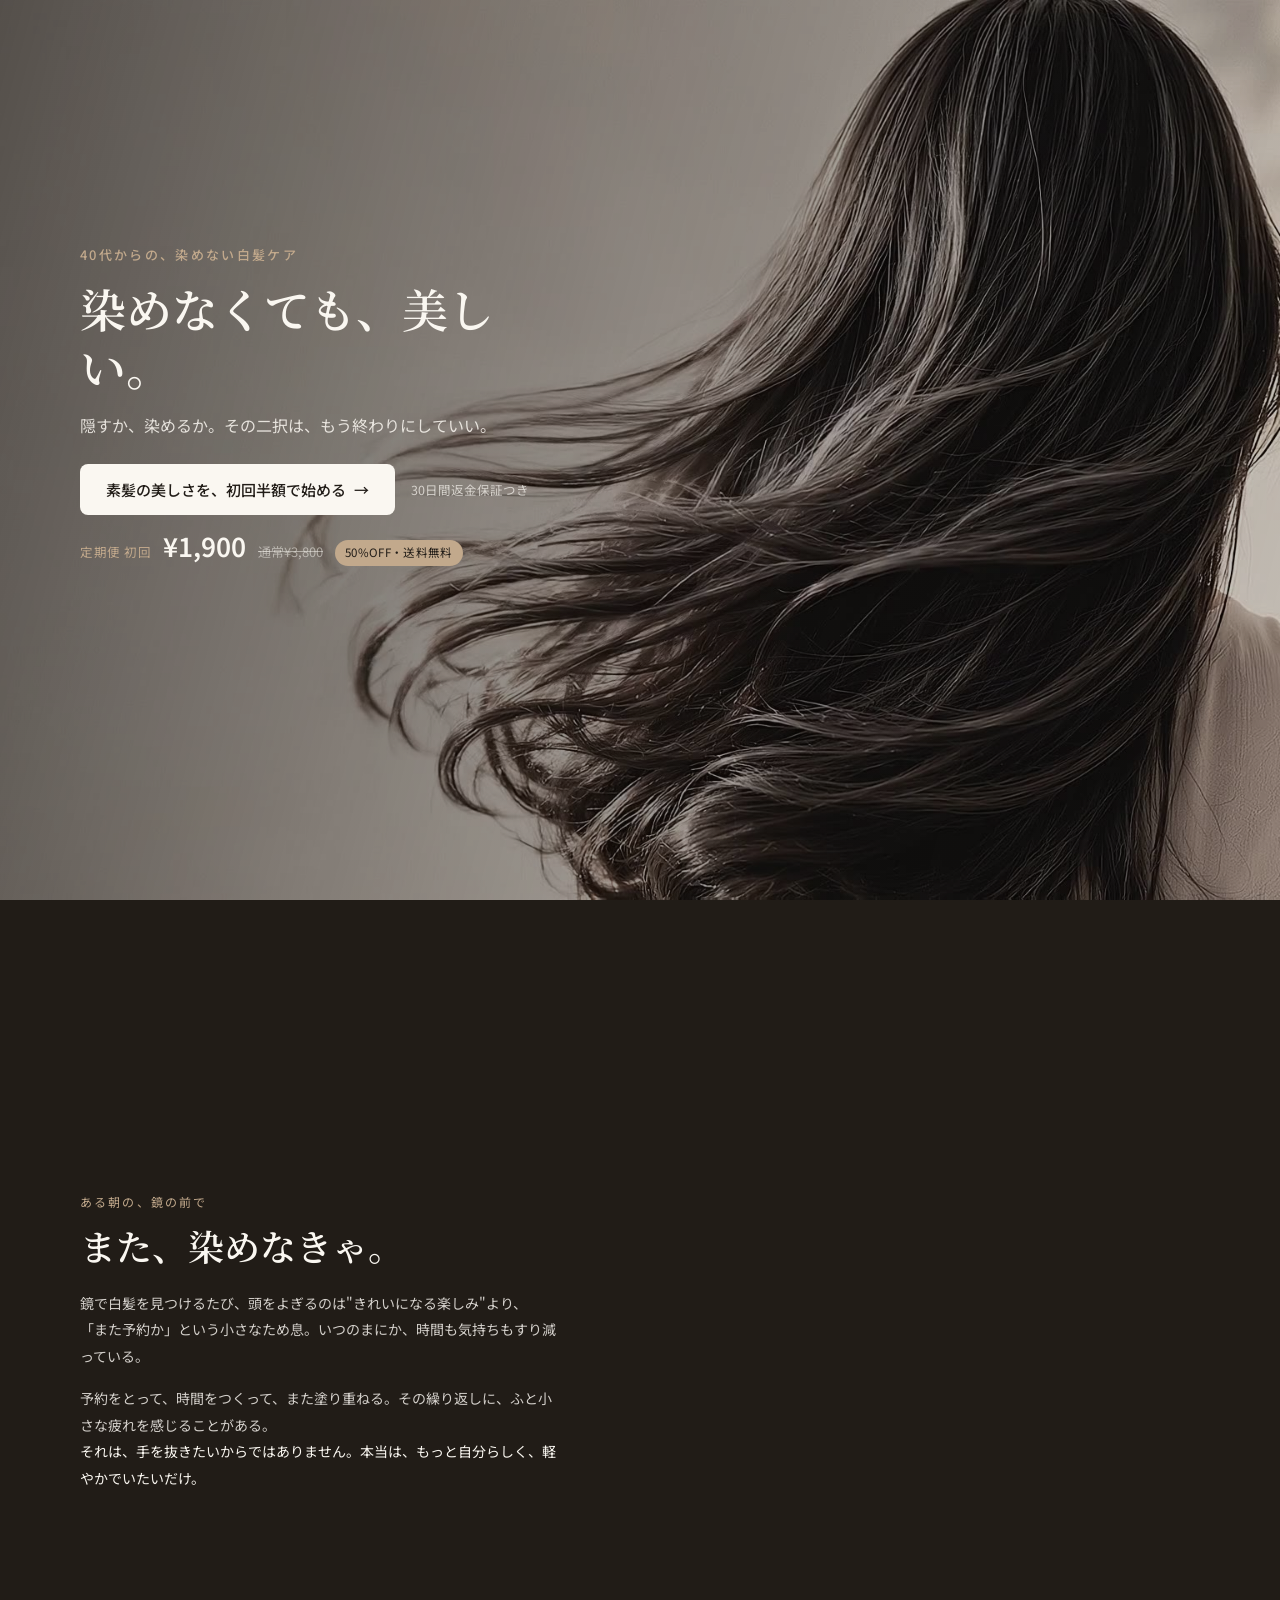
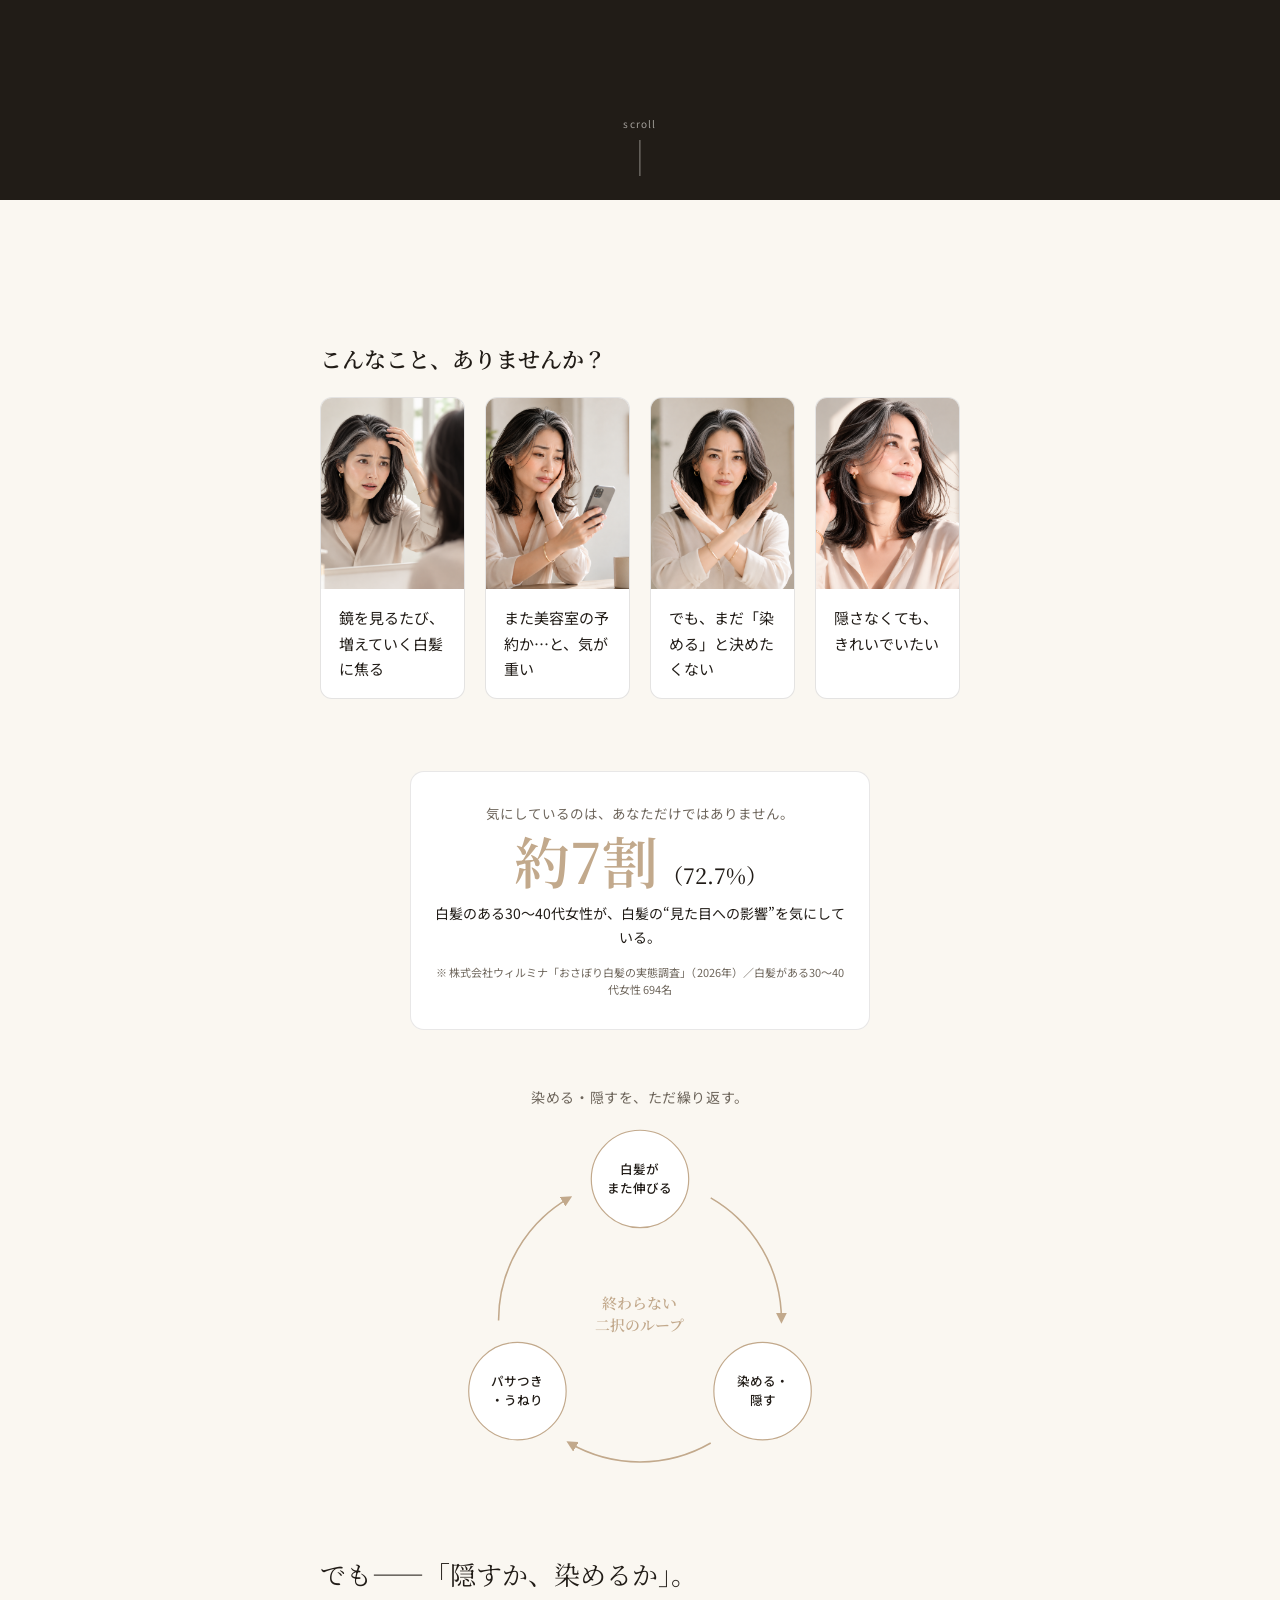
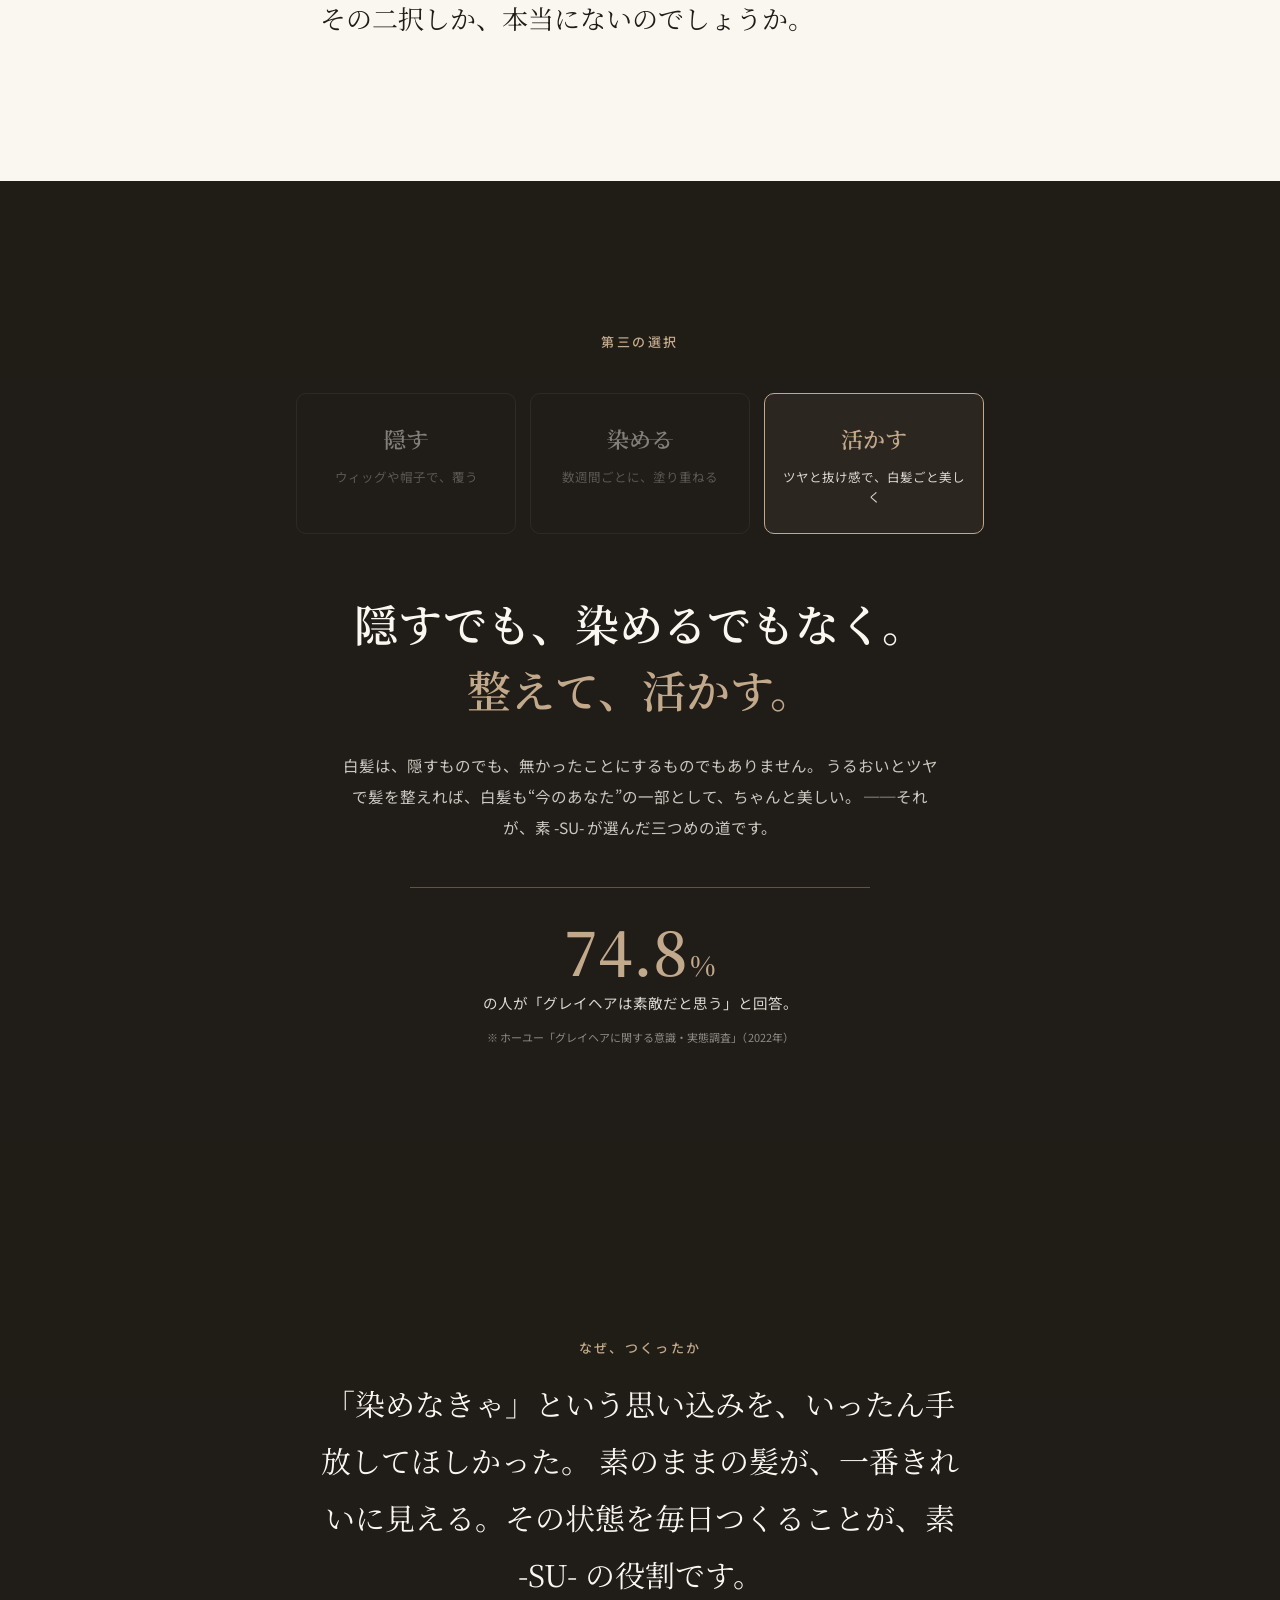
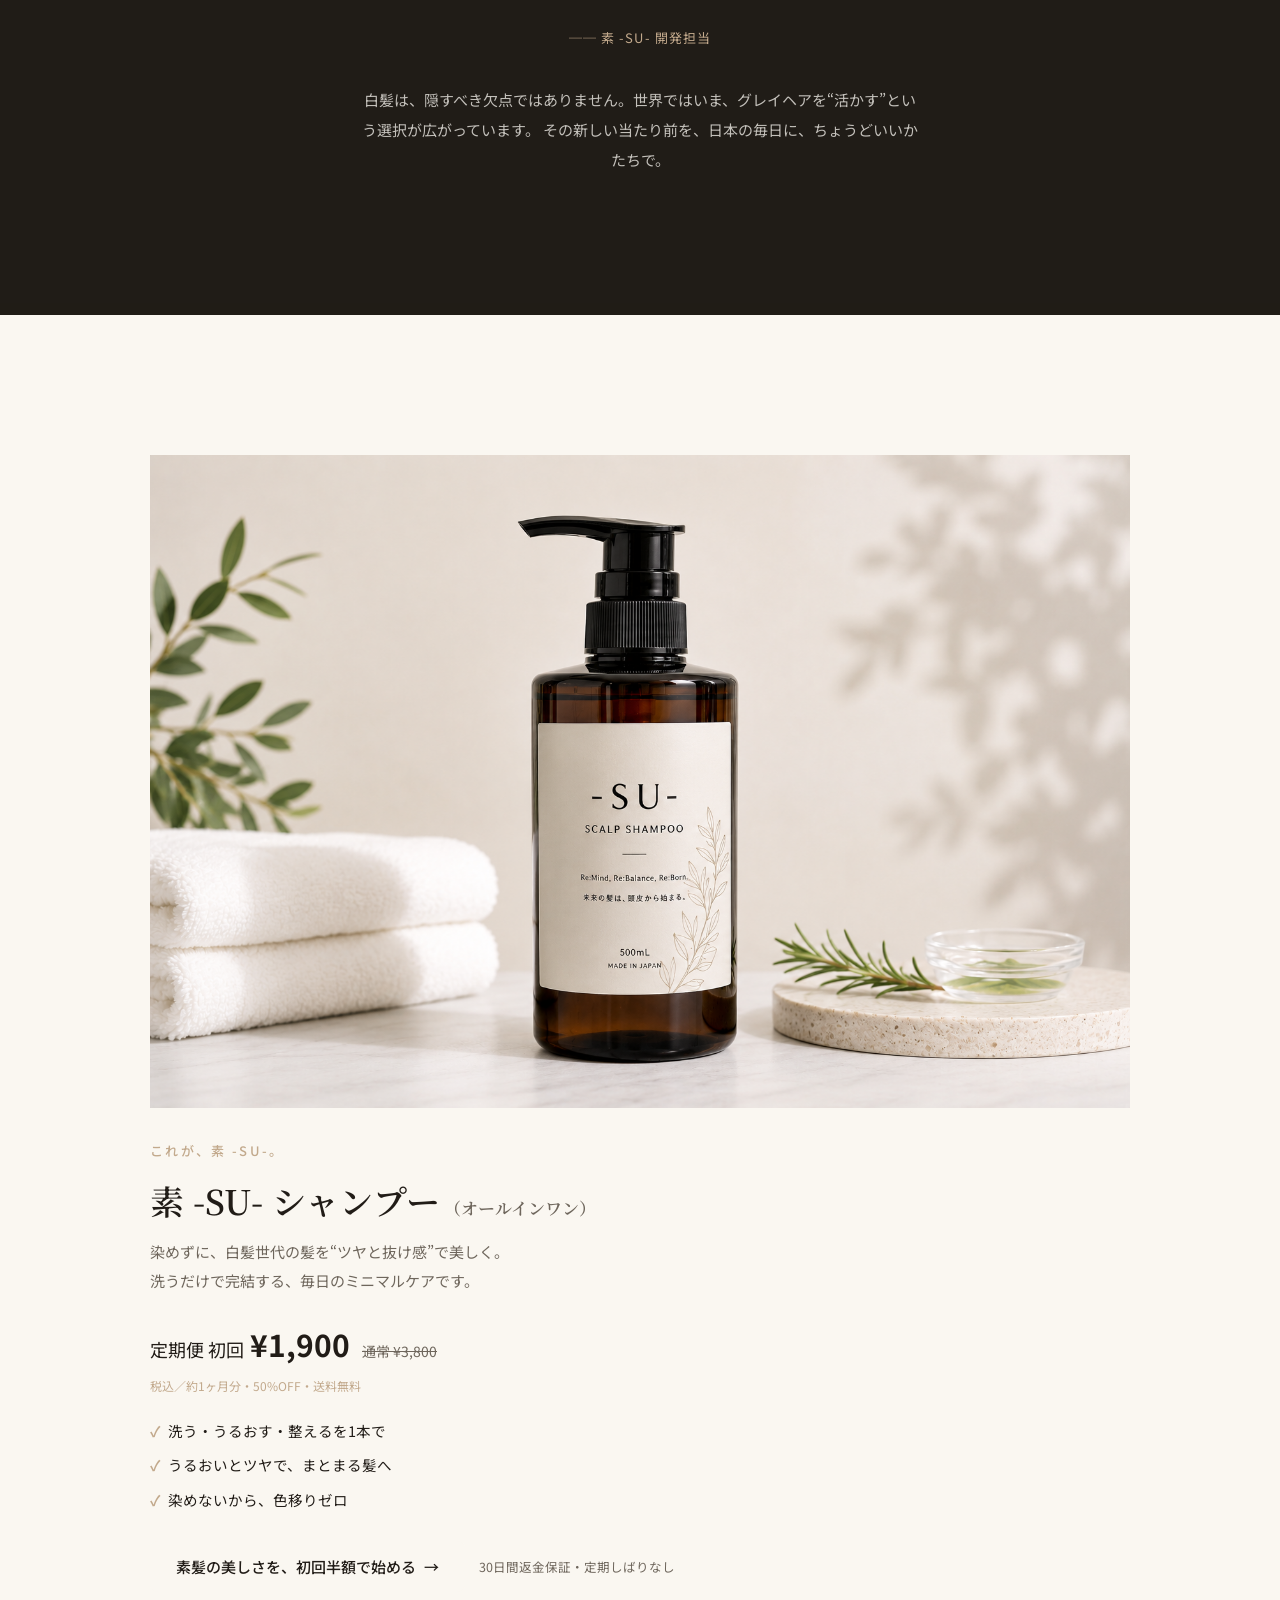
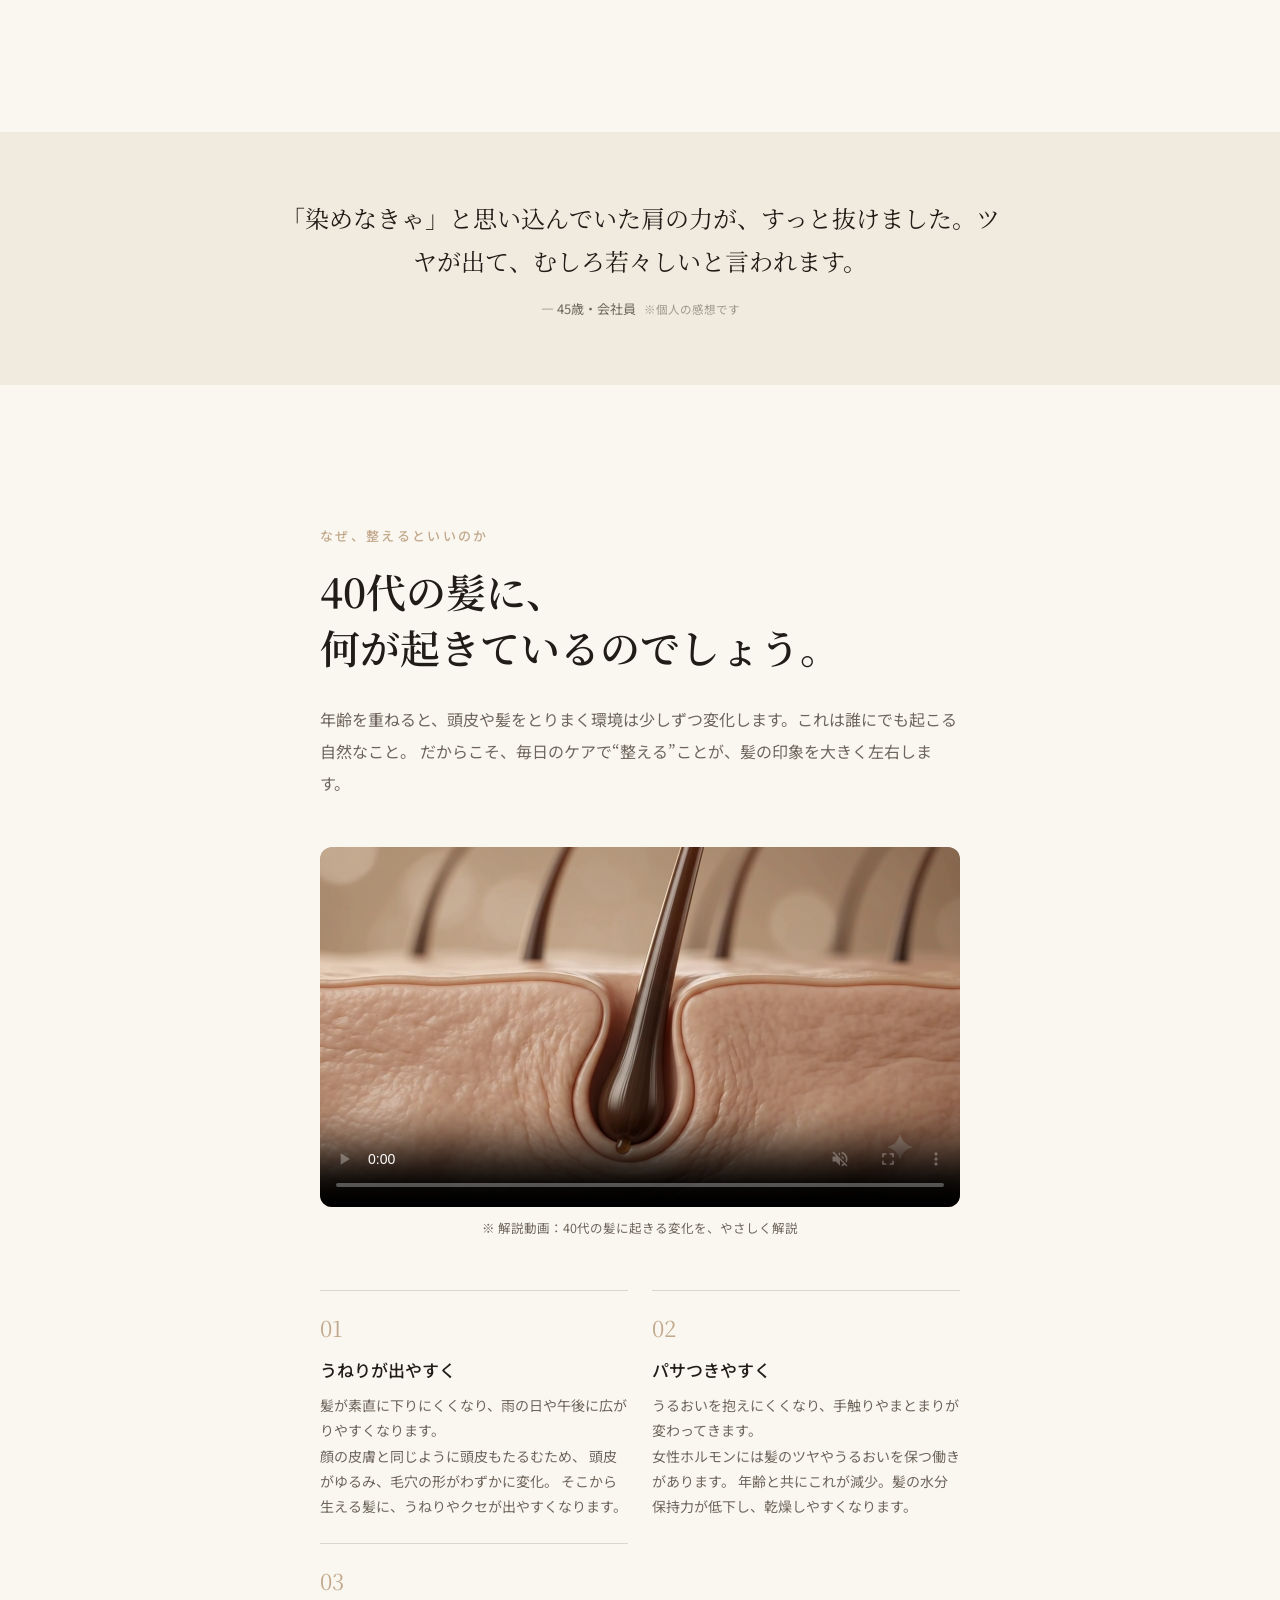
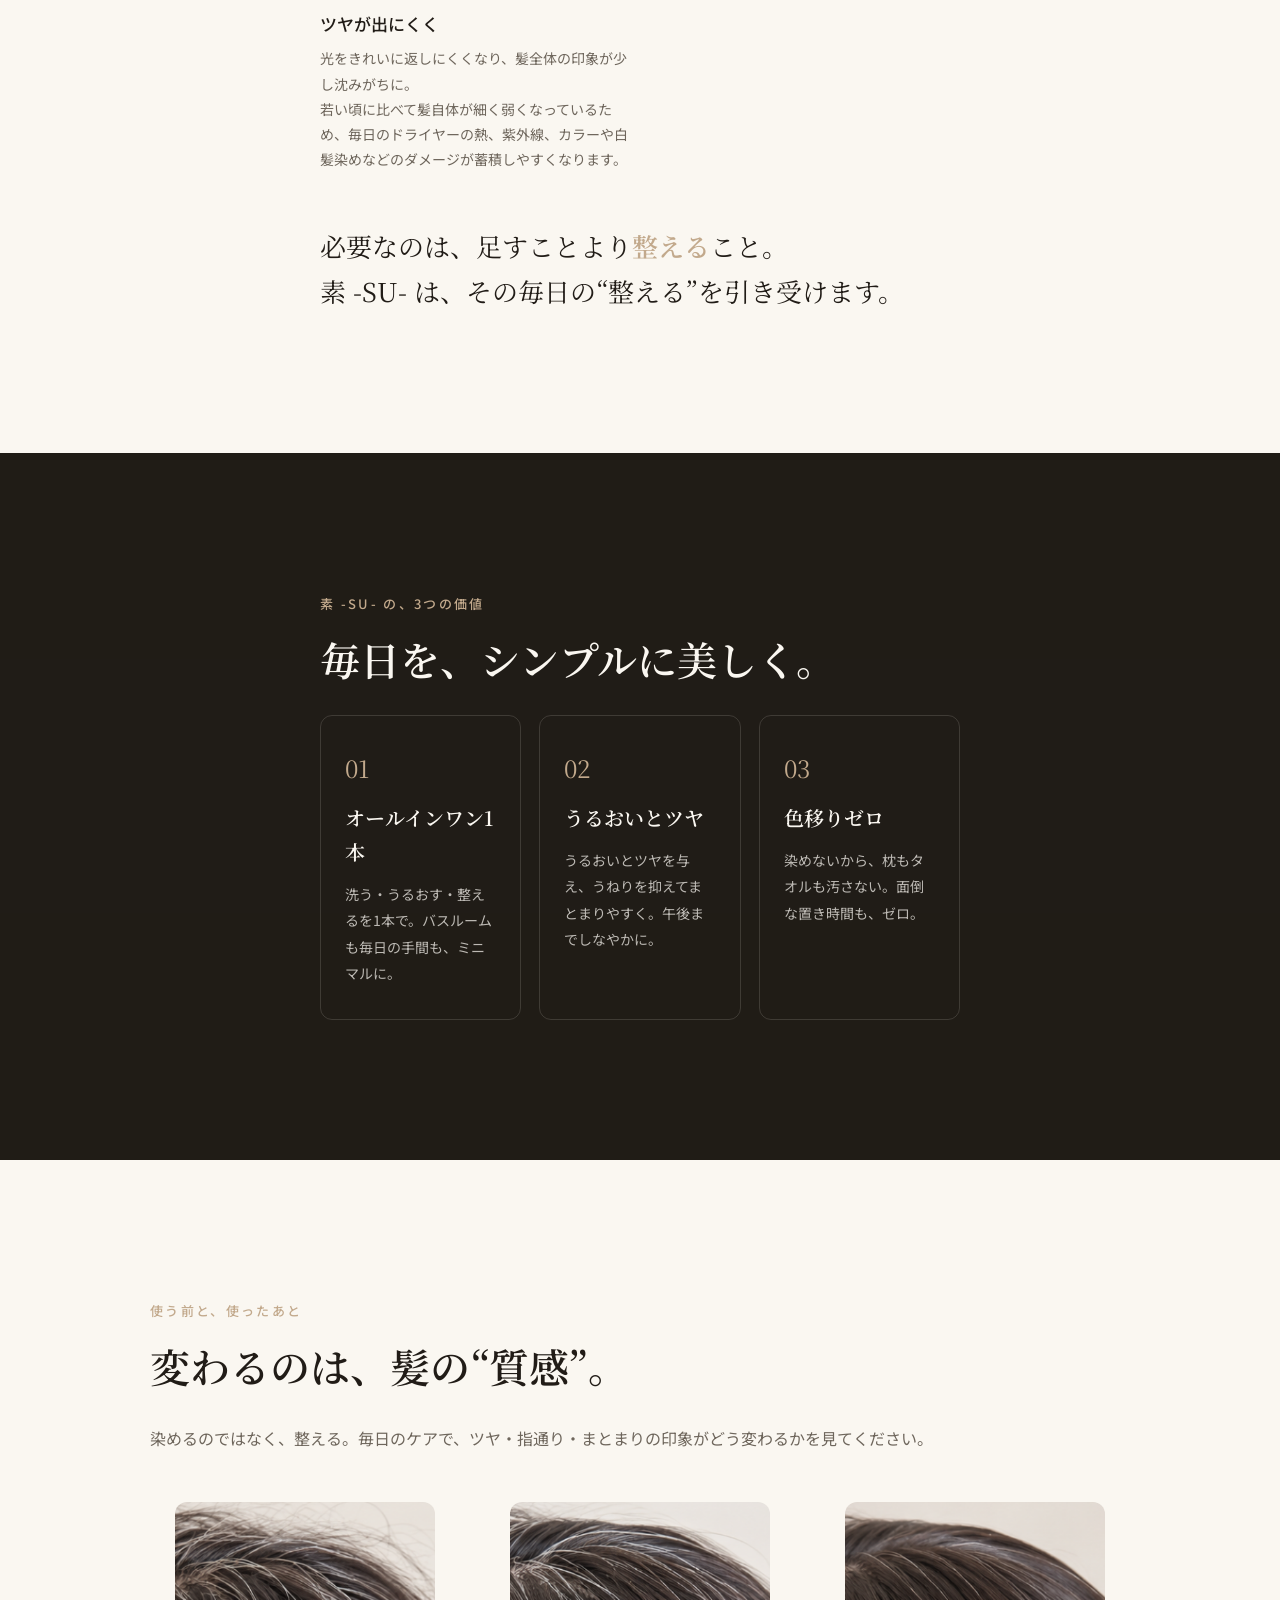
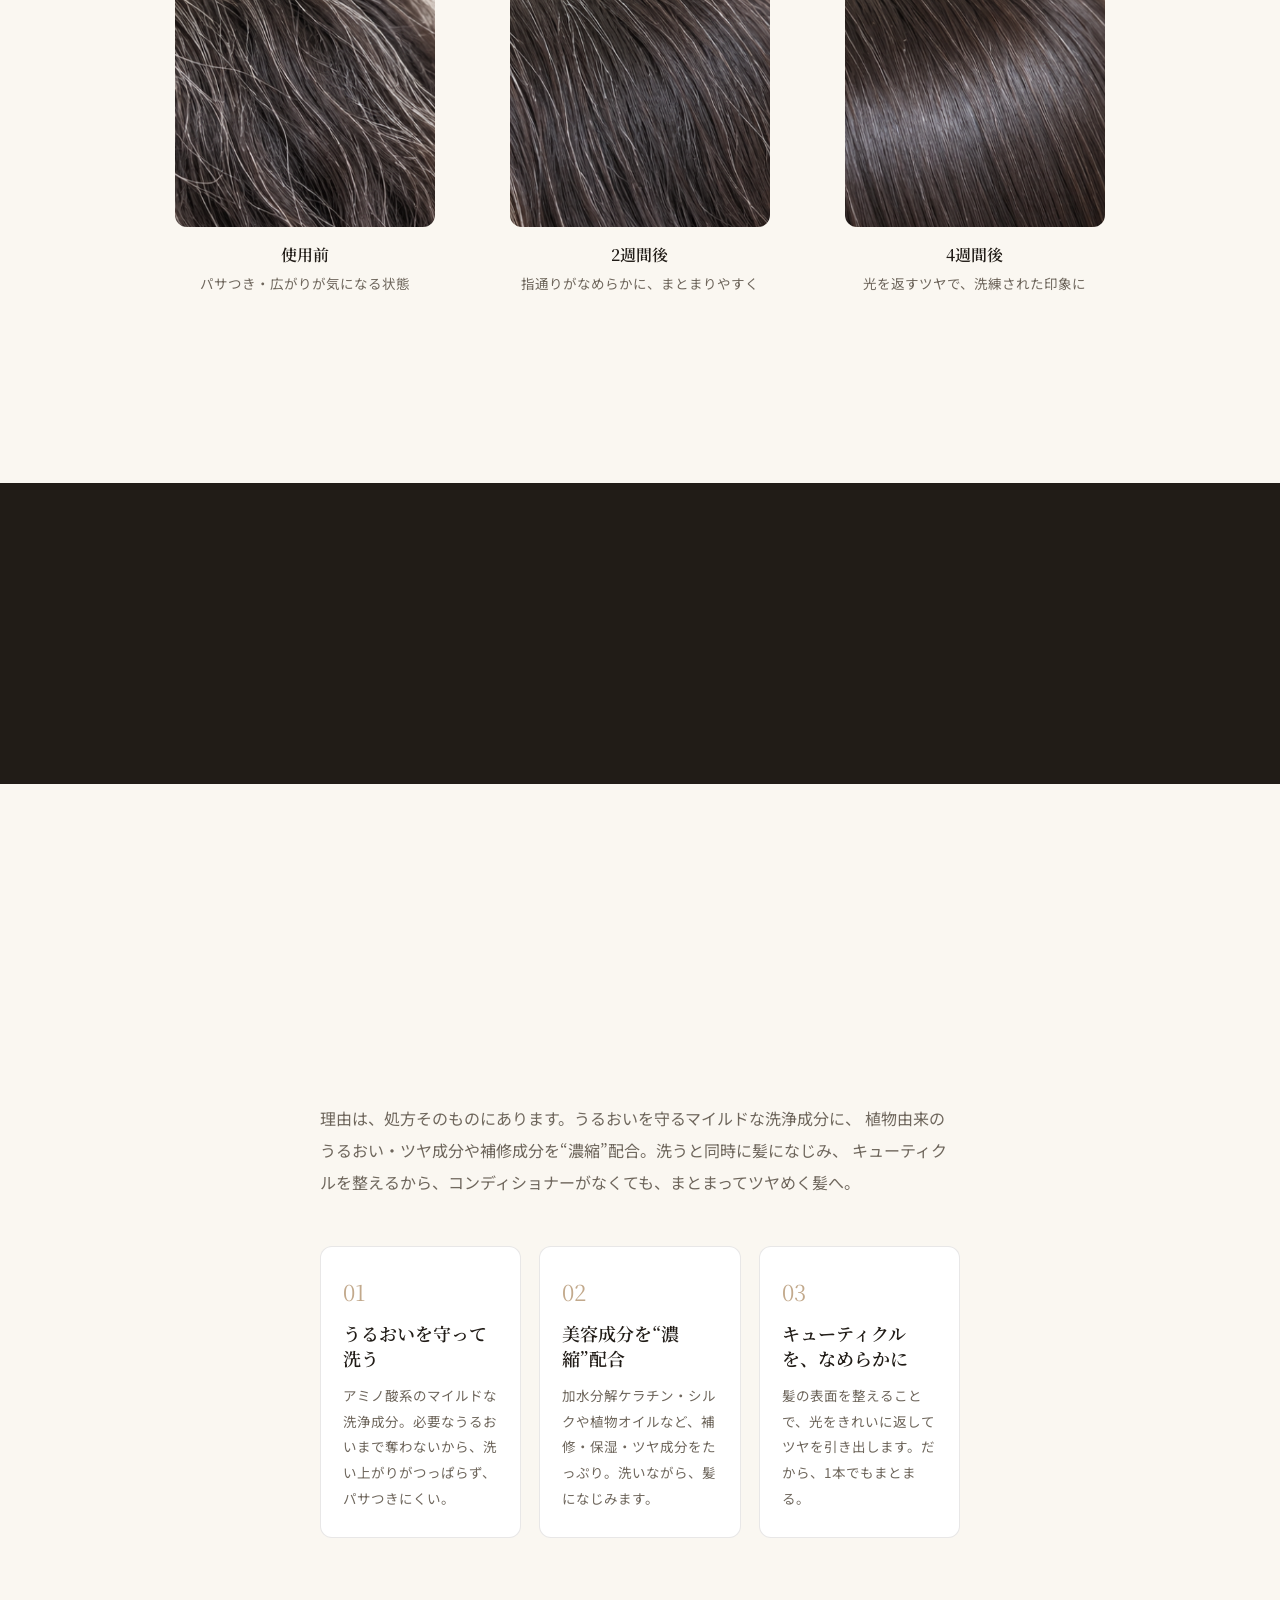
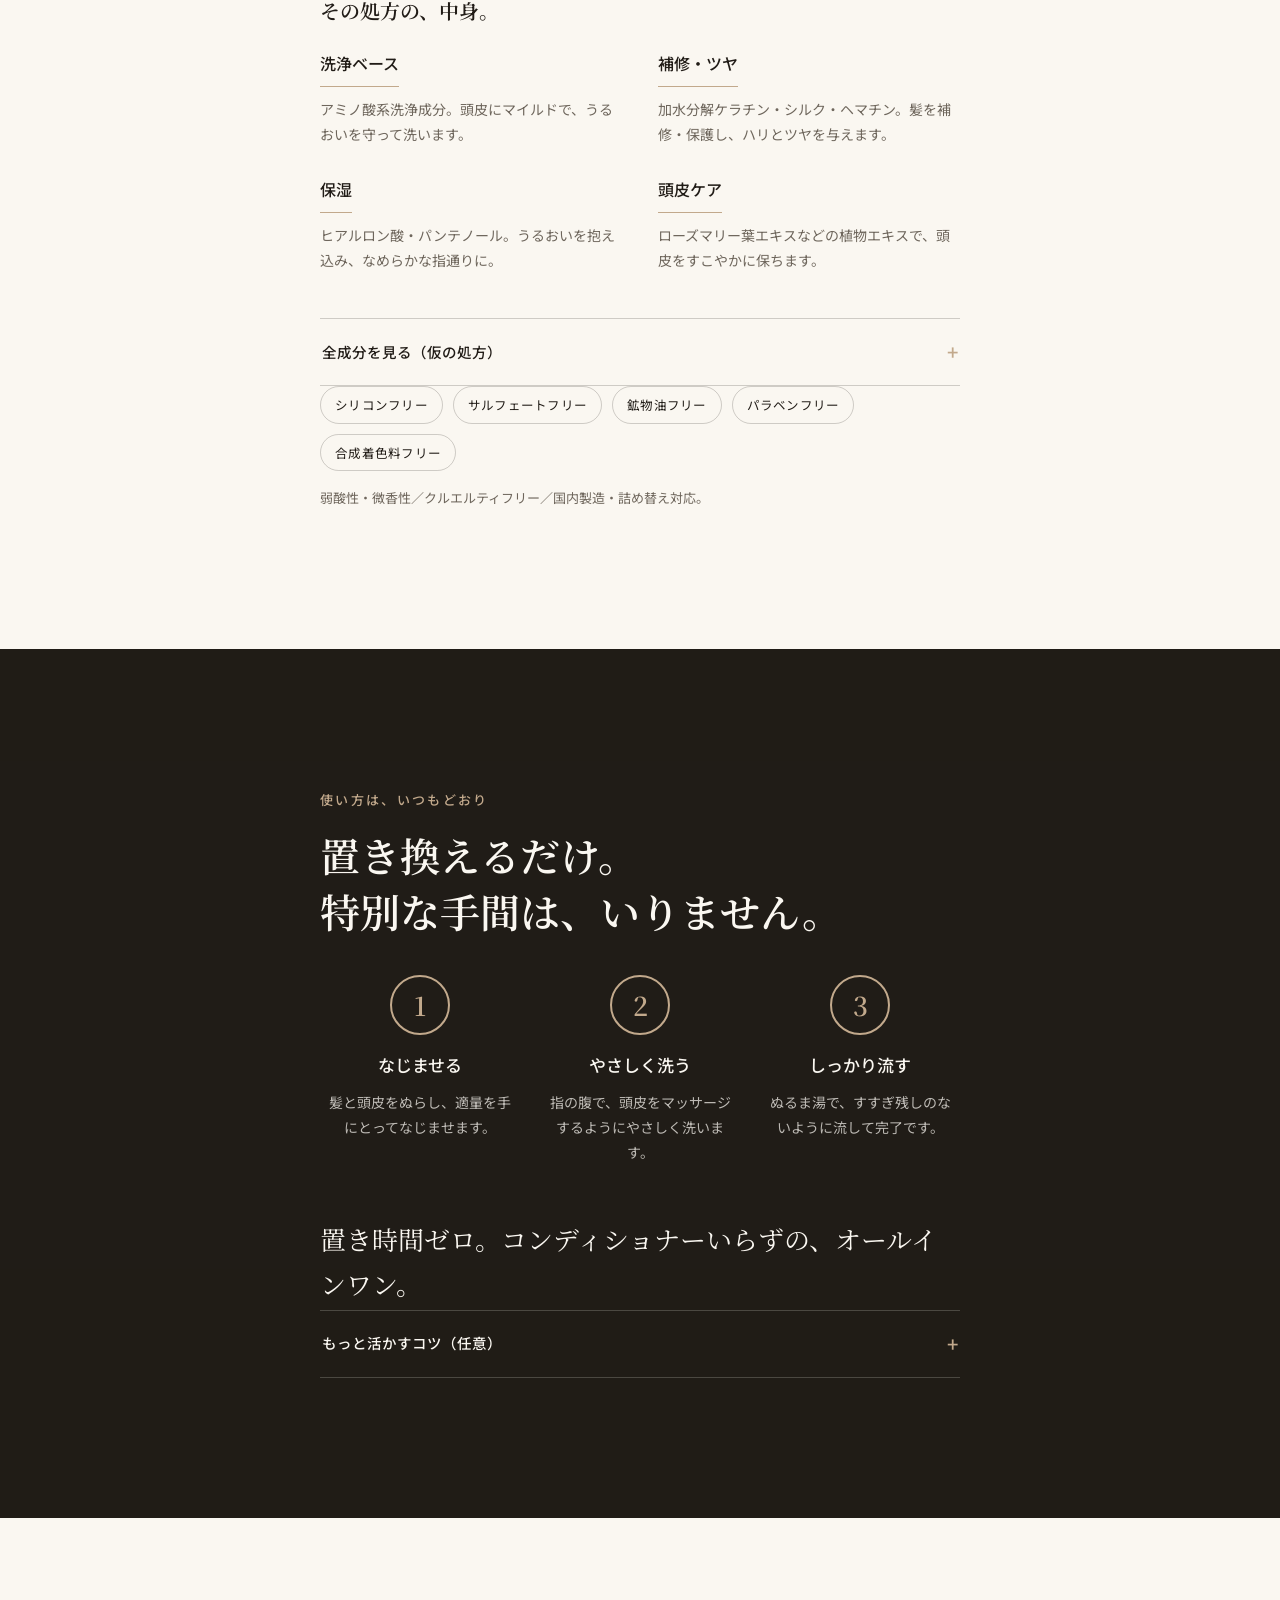
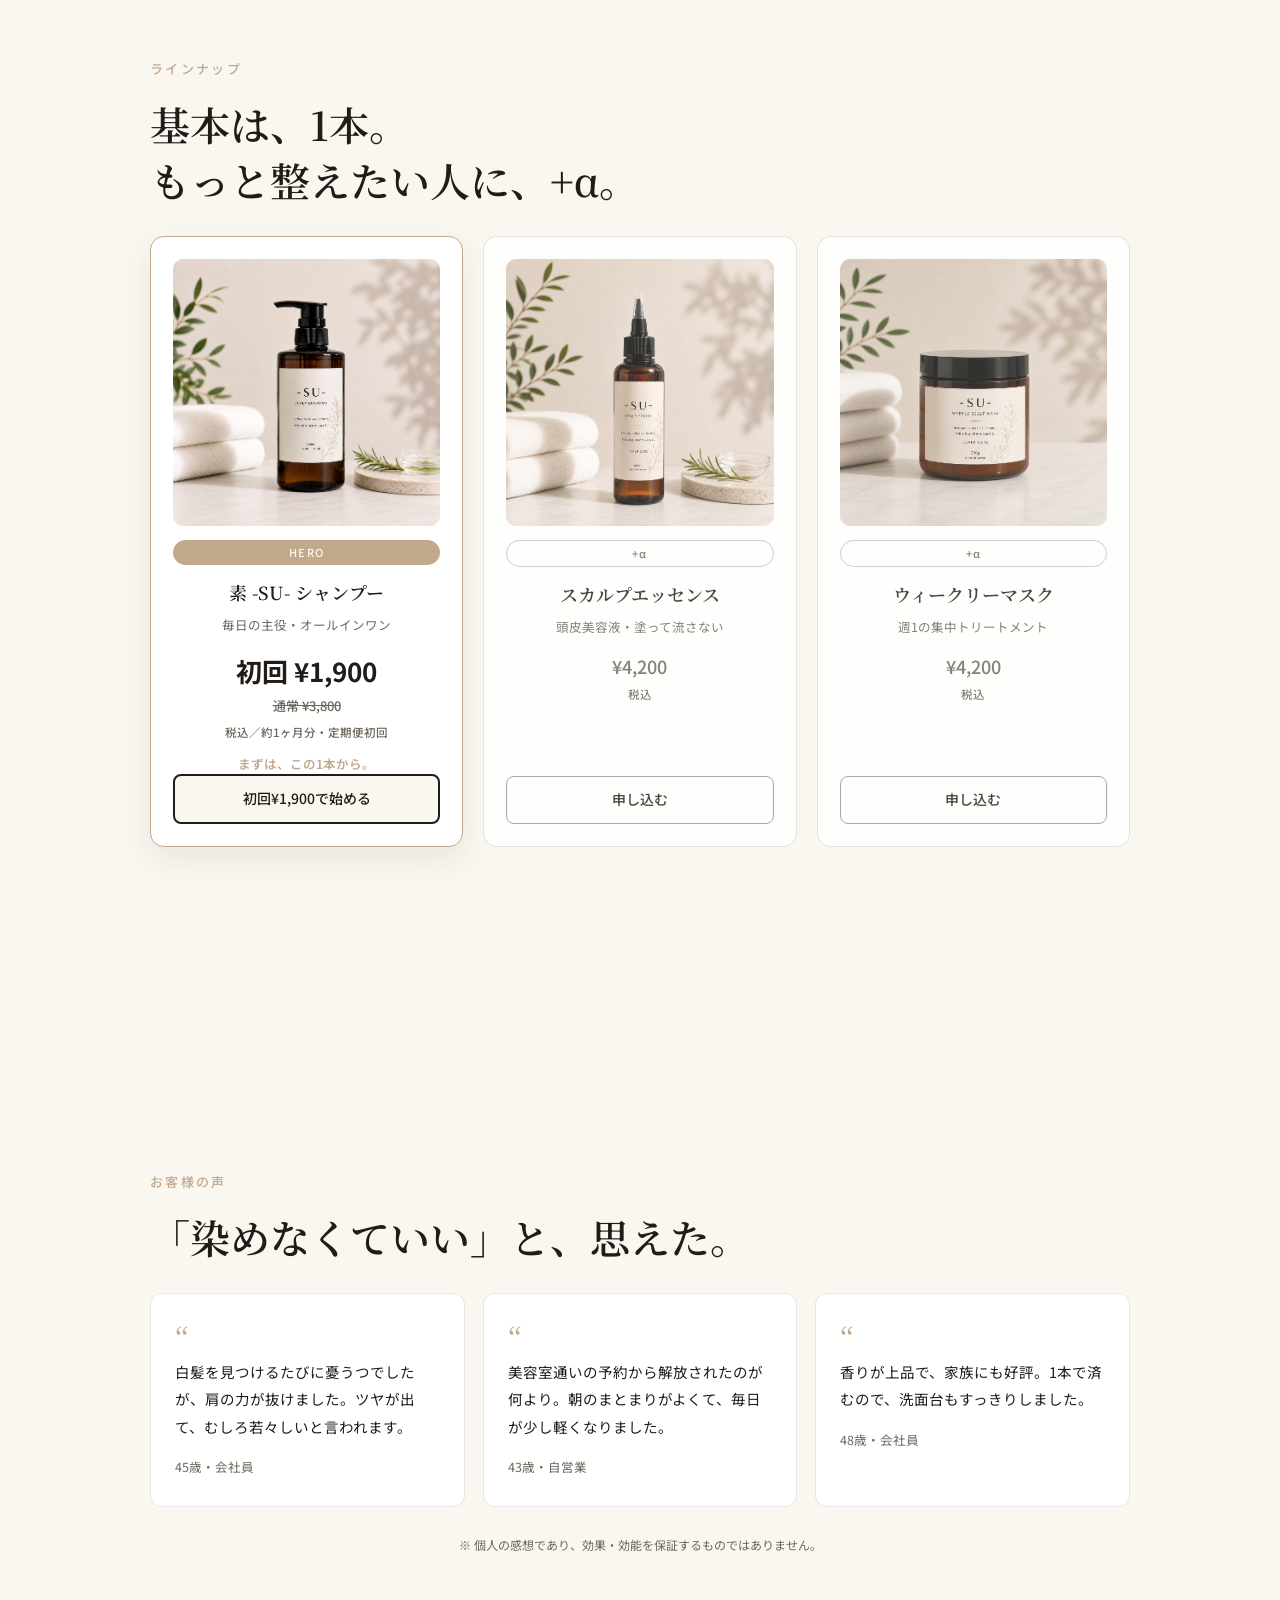
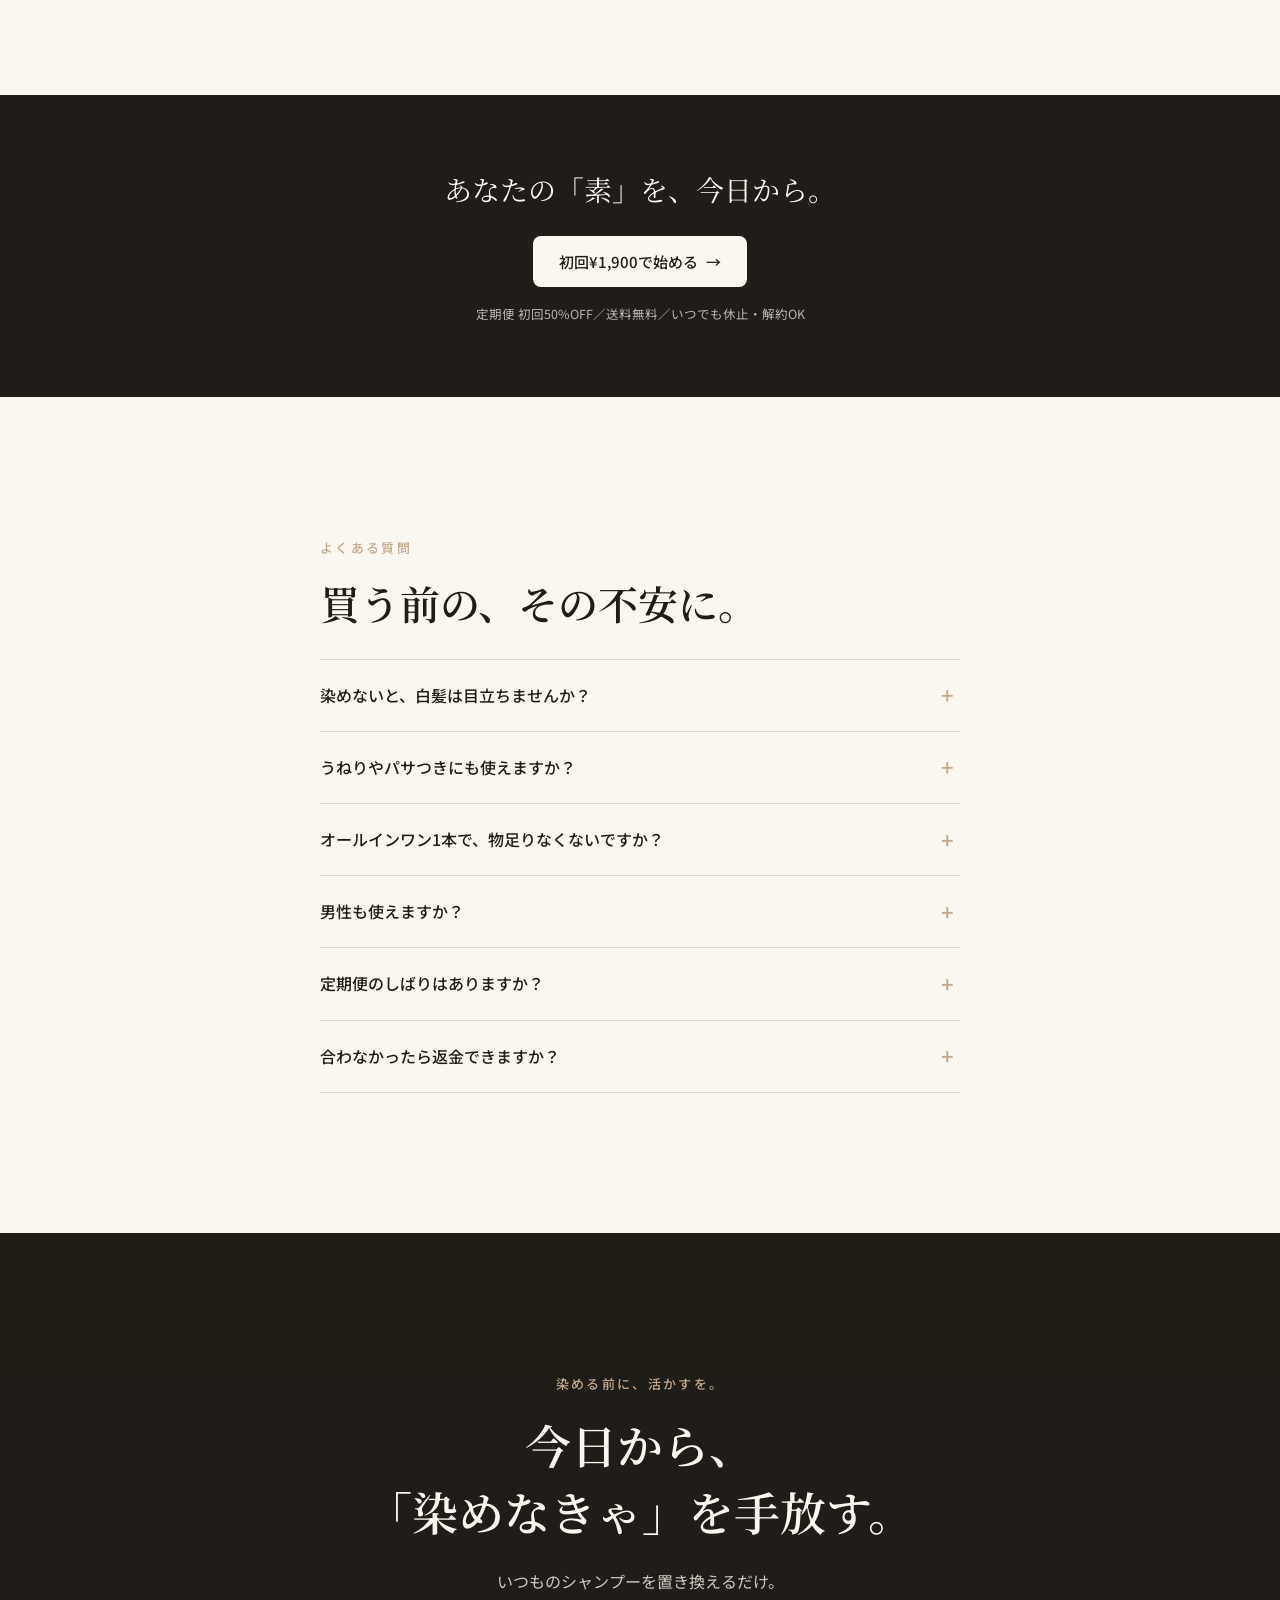
==== index.html @ e484cd36 "更新-10" ====
<!DOCTYPE html>
<!-- lang="ja" ＝ このページは日本語、とブラウザに伝える設定です -->
<html lang="ja">

<head>
  <meta charset="UTF-8">
  <!-- スマホで正しい幅で表示するための必須設定（レスポンシブの土台） -->
  <meta name="viewport" content="width=device-width, initial-scale=1.0">
  <!-- ========== ファビコン ========== -->
  <!-- ブラウザのタブに出るアイコン。32×32px の PNG が最低限。 -->
  <link rel="icon" href="images/favicon.ico" sizes="any">
  <link rel="icon" href="images/favicon.svg" type="image/svg+xml">
  <!-- iPhoneのホーム画面に追加したときのアイコン（180×180px） -->
  <link rel="apple-touch-icon" href="images/apple-touch-icon.png">

  <!-- ========== OGP（SNSシェア用）========== -->
  <!-- og:url は本番の実URLに差し替えること -->
  <meta property="og:type" content="website">
  <meta property="og:url" content="https://example.com/">
  <meta property="og:title" content="素 -SU- ｜ 染めなくても、美しい。40代からの染めない白髪ケア">
  <meta property="og:description" content="隠すか、染めるか。その二択は、もう終わり。白髪を生かして、ツヤと抜け感で今のあなたを一番きれいに見せる、毎日のミニマルケア。">
  <!-- og:image は 1200×630px 推奨（SNSのサムネイルになる画像） -->
  <meta property="og:image" content="https://example.com/images/og-image.jpg">
  <meta property="og:locale" content="ja_JP">
  <meta property="og:site_name" content="素 -SU-">

  <!-- X（旧Twitter）カード -->
  <meta name="twitter:card" content="summary_large_image">
  <meta name="twitter:title" content="素 -SU- ｜ 染めなくても、美しい。40代からの染めない白髪ケア">
  <meta name="twitter:description" content="隠すか、染めるか。その二択は、もう終わり。白髪を生かして、ツヤと抜け感で今のあなたを一番きれいに見せる、毎日のミニマルケア。">
  <meta name="twitter:image" content="https://example.com/images/og-image.jpg">

  <!-- ========== canonical URL ========== -->
  <!-- 同じページが複数のURLでアクセスできるとき、検索エンジンに"正規のURL"を教える設定 -->
  <!-- 例：https://example.com/ と https://example.com/index.html は別URLとして扱われる -->
  <link rel="canonical" href="https://example.com/">

  <!-- ========== robots（検索エンジンへの指示）========== -->
  <!-- index：検索結果に載せてOK、follow：リンクを辿ってOK。本番では必ず設定。 -->
  <meta name="robots" content="index, follow">
  <!-- 検索結果やSNSシェア時に出るタイトル・説明文 -->
  <title>素 -SU- ｜ 染めなくても、美しい。40代からの染めない白髪ケア</title>
  <meta name="description" content="隠すか、染めるか。その二択は、もう終わり。白髪を生かして、ツヤと抜け感で“今のあなた”を一番きれいに見せる、毎日のミニマルケア。">

  <!-- Google Fonts を読み込み（見出し＝Noto Serif JP / 本文＝Noto Sans JP） -->
  <link rel="preconnect" href="https://fonts.googleapis.com">
  <link rel="preconnect" href="https://fonts.gstatic.com" crossorigin>
  <link
    href="https://fonts.googleapis.com/css2?family=Noto+Sans+JP:wght@400;500&family=Noto+Serif+JP:wght@500;600&display=swap"
    rel="stylesheet">

  <!-- 自分のCSSファイルを読み込み（見た目の設定はすべて style.css に書いてあります） -->
  <link rel="stylesheet" href="style.css">
</head>

<body>


  <!-- ============================================================
       ① ファーストビュー（ヒーロー）
       背景動画 → 暗いオーバーレイ → テキスト、の3層構造です
  ============================================================ -->
  <section class="hero">

    <!-- 背景動画。属性の意味：
         autoplay  = 自動再生
         muted     = 無音（これが無いとスマホで自動再生されません）
         loop      = 繰り返し
         playsinline = スマホで全画面化させず、その場で再生
         poster    = 動画読み込み前に表示する静止画（images/ の画像）
         ※ videos/hero.mp4 を本番の動画に差し替えるだけでOKです -->
    <!-- PC用：横長(16:9) -->
    <video class="hero__video hero__video--pc" autoplay muted loop playsinline preload="metadata"
      poster="images/hero-poster.jpg" aria-hidden="true">
      <source src="videos/hero.mp4" type="video/mp4">
    </video>

    <!-- スマホ用：縦長(9:16) -->
    <video class="hero__video hero__video--sp" autoplay muted loop playsinline preload="metadata"
      poster="images/hero-poster-mobile.jpg" aria-hidden="true">
      <source src="videos/hero-mobile.mp4" type="video/mp4">
    </video> <!-- 文字を読みやすくするための暗いグラデーション層 -->
    <div class="hero__overlay" aria-hidden="true"></div>

    <!-- ① 1枚目：キャッチコピー＋CTA（画面1枚分） -->
    <div class="hero__inner hero__inner--first">
      <p class="hero__eyebrow">40代からの、染めない白髪ケア</p>
      <h1 class="hero__title">染めなくても、美しい。</h1>
      <p class="hero__subtitle">
        隠すか、染めるか。その二択は、もう終わりにしていい。
      </p>
      <div class="hero__cta-group">
        <a href="#purchase" class="btn btn--primary">
          素髪の美しさを、初回半額で始める
          <span class="btn__arrow" aria-hidden="true">→</span>
        </a>
        <span class="hero__guarantee">30日間返金保証つき</span>
      </div>
      <p class="hero__offer">
        <span class="hero__offer-label">定期便 初回</span>
        <span class="hero__offer-price">¥1,900</span>
        <span class="hero__offer-regular">通常¥3,800</span>
        <span class="hero__offer-badges">50%OFF・送料無料</span>
      </p>
    </div>

    <!-- scroll誘導 -->
    <a href="#story-text" class="hero__scroll" aria-label="下へスクロール">
      <span>scroll</span>
      <span class="hero__scroll-line" aria-hidden="true"></span>
    </a>

    <!-- ② 2枚目：ストーリーテキスト（画面1枚分・動画の上を流れる） -->
    <div class="hero__inner hero__inner--story" id="story-text">
      <p class="hero__story-eyebrow">ある朝の、鏡の前で</p>
      <p class="hero__story-title">また、染めなきゃ。</p>
      <p class="hero__story-lead">
        鏡で白髪を見つけるたび、頭をよぎるのは"きれいになる楽しみ"より、<br>
        「また予約か」という小さなため息。いつのまにか、時間も気持ちもすり減っている。
      </p>
      <p class="hero__story-lead">
        予約をとって、時間をつくって、また塗り重ねる。その繰り返しに、ふと小さな疲れを感じることがある。<br>
        <em>それは、手を抜きたいからではありません。本当は、もっと自分らしく、軽やかでいたいだけ。</em>
      </p>
    </div>

  </section>


  <!-- ============================================================
       ② 共感・問題提起（Problem）
       ペルソナの本音に寄り添い、「二択に疲れた」気持ちを言語化。
       class="reveal" の要素は、スクロールで画面に入るとふわっと表示されます。
  ============================================================ -->
  <section id="story" class="problem">
    <div class="problem__inner">

      <!-- 自己診断グリッド（参考②：こんなお悩みありませんか？）
           具体的な悩みを並べ、読者に“自分のことだ”と感じてもらうパート。 -->
      <p class="problem__check-lead reveal">こんなこと、ありませんか？</p>
      <!-- problem__checks--carousel を追加 -->
      <ul class="problem__checks problem__checks--carousel"> <!-- ① 鏡で白髪を確認 -->
        <li class="problem__check reveal">
          <img src="images/worry-01.jpg" alt="鏡で白髪を気にする女性" class="problem__check-img">
          <span class="problem__check-text">鏡を見るたび、増えていく白髪に焦る</span>
        </li>

        <!-- ② スマホで美容室を予約 -->
        <li class="problem__check reveal">
          <img src="images/worry-02.jpg" alt="スマホを見て悩む女性" class="problem__check-img">
          <span class="problem__check-text">また美容室の予約か…と、気が重い</span>
        </li>

        <!-- ③ 染めることを拒否 -->
        <li class="problem__check reveal">
          <img src="images/worry-03.jpg" alt="染めることを躊躇する女性" class="problem__check-img">
          <span class="problem__check-text">でも、まだ「染める」と決めたくない</span>
        </li>

        <!-- ④ 自然体でいたい -->
        <li class="problem__check reveal">
          <img src="images/worry-04.jpg" alt="自然体で美しくいたい女性" class="problem__check-img">
          <span class="problem__check-text">隠さなくても、きれいでいたい</span>
        </li>
      </ul>

      <!-- 信頼の数字（参考①②）：実在の調査データで“悩みの事実”を裏づける。
           ※架空商品なので自社実績は載せず、出典のある市場データを使用しています。 -->
      <div class="problem__stat reveal">
        <p class="problem__stat-lead">気にしているのは、あなただけではありません。</p>
        <p class="problem__stat-num">約7割<small>（72.7%）</small></p>
        <p class="problem__stat-desc">白髪のある30〜40代女性が、白髪の“見た目への影響”を気にしている。</p>
        <p class="problem__stat-src">※ 株式会社ウィルミナ「おさぼり白髪の実態調査」（2026年）／白髪がある30〜40代女性 694名</p>
      </div>

      <!-- 二択ループの図解（参考①：悩みの“仕組み”を見せて納得を補強）
           染める・隠す → また伸びる → すぐ元通り …が終わらない様子をSVGで可視化。
           SVG＝図形を描くためのタグ。viewBox で描画範囲を決め、その中に円や線を置きます。 -->
      <figure class="loop reveal">
        <figcaption class="loop__cap">染める・隠すを、ただ繰り返す。</figcaption>
        <svg class="loop__svg" viewBox="0 0 560 470" xmlns="http://www.w3.org/2000/svg" role="img"
          aria-label="白髪がまた伸びる、染める・隠す、すぐ元通り、を繰り返す終わらないループの図">
          <!-- defs：矢印の先端マークの定義（再利用できる部品） -->
          <defs>
            <marker id="loopArrow" viewBox="0 0 10 10" refX="7" refY="5" markerWidth="7" markerHeight="7"
              orient="auto-start-reverse">
              <path d="M0,0 L10,5 L0,10 z" fill="#C2A98C" />
            </marker>
          </defs>

          <!-- 円周にそった3本の矢印（時計回りにぐるぐる回る様子） -->
          <path d="M 370 94 A 180 180 0 0 1 460 250" fill="none" stroke="#C2A98C" stroke-width="2"
            marker-end="url(#loopArrow)" />
          <path d="M 370 406 A 180 180 0 0 1 190 406" fill="none" stroke="#C2A98C" stroke-width="2"
            marker-end="url(#loopArrow)" />
          <path d="M 100 250 A 180 180 0 0 1 190 94" fill="none" stroke="#C2A98C" stroke-width="2"
            marker-end="url(#loopArrow)" />

          <!-- 中央のラベル -->
          <text x="280" y="236" text-anchor="middle" class="loop__center">終わらない</text>
          <text x="280" y="264" text-anchor="middle" class="loop__center">二択のループ</text>

          <!-- 3つのノード（円＋テキスト） -->
          <g>
            <circle cx="280" cy="70" r="62" fill="#FFFFFF" stroke="#C2A98C" stroke-width="1.5" />
            <text x="280" y="64" text-anchor="middle" class="loop__node">白髪が</text>
            <text x="280" y="88" text-anchor="middle" class="loop__node">また伸びる</text>
          </g>
          <g>
            <circle cx="436" cy="340" r="62" fill="#FFFFFF" stroke="#C2A98C" stroke-width="1.5" />
            <text x="436" y="334" text-anchor="middle" class="loop__node">染める・</text>
            <text x="436" y="358" text-anchor="middle" class="loop__node">隠す</text>
          </g>
          <g>
            <circle cx="124" cy="340" r="62" fill="#FFFFFF" stroke="#C2A98C" stroke-width="1.5" />
            <text x="124" y="334" text-anchor="middle" class="loop__node">パサつき</text>
            <text x="124" y="358" text-anchor="middle" class="loop__node">・うねり</text>
          </g>
        </svg>
      </figure>

      <!-- 次セクション（第三の選択）へつなぐ、希望のひとこと -->
      <p class="problem__pivot reveal">
        でも——「隠すか、染めるか」。<br>
        その二択しか、本当にないのでしょうか。
      </p>
    </div>
  </section>


  <!-- ============================================================
       ③ 第三の選択（Concept）
       このLPの中心メッセージ。「隠す／染める」という二択を静かに退け、
       「整えて、活かす」という三つめの道を提示します。
       暗い背景に戻して“映画的な見せ場”をつくり、ページにリズムを出します。
       薬機法メモ：効能は「うるおい・ツヤ・整える・見せる」の範囲に限定。
                   「防ぐ・治す・育毛」など医薬品的な表現は使っていません。
  ============================================================ -->
  <section id="concept" class="concept">

    <!-- SP用背景動画（PCではCSSで非表示） -->
    <video class="concept__video" autoplay muted loop playsinline poster="images/sp-section-dark.png">
      <source src="videos/bg-dark.mp4" type="video/mp4">
    </video>
    <div class="concept__inner">

      <!-- アイブロウ（このセクションの主題ラベル） -->
      <p class="concept__eyebrow reveal">第三の選択</p>

      <!-- 3つの道。隠す／染める は“退けた選択”として控えめに（取り消し線）、
           活かす だけをブランドカラーで強調 ＝ ここがこのセクションの見せ場。
           並列の3項目なので <ul><li> で組んでいます。 -->
      <ul class="concept__paths reveal" aria-label="3つの選択肢">
        <li class="concept__path concept__path--muted">
          <span class="concept__path-name">隠す</span>
          <span class="concept__path-desc">ウィッグや帽子で、覆う</span>
        </li>
        <li class="concept__path concept__path--muted">
          <span class="concept__path-name">染める</span>
          <span class="concept__path-desc">数週間ごとに、塗り重ねる</span>
        </li>
        <li class="concept__path concept__path--active">
          <span class="concept__path-name">活かす</span>
          <span class="concept__path-desc">ツヤと抜け感で、白髪ごと美しく</span>
        </li>
      </ul>

      <!-- 中心メッセージ（明朝で大きく）。改行で“間”をつくります -->
      <h2 class="concept__statement reveal">
        隠すでも、染めるでもなく。<br>
        <span class="concept__statement-em">整えて、活かす。</span>
      </h2>

      <!-- コンセプトの言語化。薬機法の範囲内で「整える／見せる」に留めています -->
      <p class="concept__lead reveal">
        白髪は、隠すものでも、無かったことにするものでもありません。
        うるおいとツヤで髪を整えれば、白髪も“今のあなた”の一部として、ちゃんと美しい。
        ──それが、素 -SU- が選んだ三つめの道です。
      </p>

      <!-- 市場データ（参考①②）：ブランドの主張＝「活かす＝美しい」を、出典付きの“好感度”で裏づけ。
           ※02は“問題”の裏づけ、ここは“活かすは素敵だと多くが思っている”という主張の裏づけ。 -->
      <div class="concept__stat reveal">
        <p class="concept__stat-num">74.8<span>%</span></p>
        <p class="concept__stat-desc">の人が「グレイヘアは素敵だと思う」と回答。</p>
        <p class="concept__stat-src">※ ホーユー「グレイヘアに関する意識・実態調査」（2022年）</p>
      </div>

    </div>
  </section>


  <!-- ============================================================
       ④ 開発ストーリー（存在理由で共感を深める）
       なぜ作ったか。暗い背景で、静かに語りかけるトーンに。
  ============================================================ -->
  <section id="brand-story" class="section section--dark brandstory">
    <!-- brand-storyはInkカラー無地背景（動画なし） -->

    <div class="section__inner">
      <p class="eyebrow reveal">なぜ、つくったか</p>

      <!-- 開発者の言葉（blockquote＝引用。意味的にも正しいタグ） -->
      <blockquote class="brandstory__quote reveal">
        「染めなきゃ」という思い込みを、いったん手放してほしかった。
        素のままの髪が、一番きれいに見える。その状態を毎日つくることが、素 -SU- の役割です。
      </blockquote>
      <p class="brandstory__sign reveal">── 素 -SU- 開発担当</p>

      <p class="brandstory__body reveal">
        白髪は、隠すべき欠点ではありません。世界ではいま、グレイヘアを“活かす”という選択が広がっています。
        その新しい当たり前を、日本の毎日に、ちょうどいいかたちで。
      </p>
    </div>
  </section>


  <!-- ============================================================
       ⑤ 商品紹介（A-5）｜コンセプト直後で“何の商品か”を即提示
       画像・商品名・初回価格・3つの特長・CTA をまとめた「商品の名刺」。
       薬機法メモ：効能は「うるおい・ツヤ・整える・見せる」の範囲に限定。
  ============================================================ -->
  <section id="product" class="section section--light product">
    <div class="section__inner product__inner">
      <!-- 商品画像（差し替え用プレースホルダー） -->
      <img src="images/shampoo.png" alt="素 -SU- シャンプー（オールインワン）200ml"> <!-- 商品情報 -->
      <div class="product__body">
        <p class="eyebrow reveal">これが、素 -SU-。</p>
        <h2 class="product__name reveal">素 -SU- シャンプー<small>（オールインワン）</small></h2>
        <p class="product__catch reveal">
          染めずに、白髪世代の髪を“ツヤと抜け感”で美しく。<br>
          洗うだけで完結する、毎日のミニマルケアです。
        </p>

        <!-- 価格（初回を主役に・通常は取り消し線） -->
        <p class="product__price reveal">
          <span class="product__price-init">定期便 初回 <strong>¥1,900</strong></span>
          <span class="product__price-reg">通常 ¥3,800</span>
          <span class="product__price-sub">税込／約1ヶ月分・50%OFF・送料無料</span>
        </p>

        <!-- 3つの特長（要点だけ。詳細は後続のFeatures/成分で） -->
        <ul class="product__points reveal">
          <li><span aria-hidden="true">✓</span>洗う・うるおす・整えるを1本で</li>
          <li><span aria-hidden="true">✓</span>うるおいとツヤで、まとまる髪へ</li>
          <li><span aria-hidden="true">✓</span>染めないから、色移りゼロ</li>
        </ul>

        <!-- CTA -->
        <div class="product__cta reveal">
          <a href="#purchase" class="btn btn--primary">
            素髪の美しさを、初回半額で始める
            <span class="btn__arrow" aria-hidden="true">→</span>
          </a>
          <span class="product__cta-note">30日間返金保証・定期しばりなし</span>
        </div>
      </div>
    </div>
  </section>


  <!-- ============================================================
       ⑥ 早期の社会的証明（A-6）｜代表的な声を1つだけ前倒し
       ※ 後半の「お客様の声」は残しつつ、警戒心の強い段階で“安心”を先出し。
       薬機法メモ：感想は気持ち・ツヤの範囲。個人の感想である旨を明記。
  ============================================================ -->
  <section class="miniproof">
    <div class="miniproof__inner reveal">
      <p class="miniproof__quote">「染めなきゃ」と思い込んでいた肩の力が、すっと抜けました。ツヤが出て、むしろ若々しいと言われます。</p>
      <p class="miniproof__by">— 45歳・会社員<span>※個人の感想です</span></p>
    </div>
  </section>


  <!-- ============================================================
       ⑦ 科学で語る（信頼づくり）
       「40代の髪に何が起きているか」を“知識の提供”として語り、信頼感を出す。
       薬機法メモ：ここは教育パート。商品の約束は「整える・ツヤ・うるおい」に限定し、
                   「防ぐ・治す」などの医薬品的表現は使いません。
  ============================================================ -->
  <section id="science" class="section section--light science">
    <div class="section__inner">
      <p class="eyebrow reveal">なぜ、整えるといいのか</p>
      <h2 class="section__title reveal">40代の髪に、<br>何が起きているのでしょう。</h2>
      <p class="section__lead reveal">
        年齢を重ねると、頭皮や髪をとりまく環境は少しずつ変化します。これは誰にでも起こる自然なこと。
        だからこそ、毎日のケアで“整える”ことが、髪の印象を大きく左右します。
      </p>

      <!-- 解説動画スロット（参考②：動画で見せる）
           controls＝再生バーを表示（自分で再生）／poster＝再生前の静止画。
           いまは仮で hero.mp4 を表示。本番では videos/science.mp4 などに差し替えてください。
           （動画は figure＝図版、figcaption＝そのキャプション、で意味づけしています） -->
      <figure class="science__video reveal">
        <video class="science__video-el" controls playsinline muted poster="images/science.png">
          <source src="videos/science.mp4" type="video/mp4">
          お使いのブラウザは動画の表示に対応していません。
        </video>
        <figcaption class="science__video-cap">
          ※ 解説動画：40代の髪に起きる変化を、やさしく解説
        </figcaption>
      </figure>

      <!-- 3つの変化（並列なので ul。数字は順番ではなく見出しのアクセント） -->
      <ul class="science__points">
        <li class="science__point reveal">
          <span class="science__point-num" aria-hidden="true">01</span>
          <h3 class="science__point-name">うねりが出やすく</h3>
          <p class="science__point-desc">髪が素直に下りにくくなり、雨の日や午後に広がりやすくなります。<br>
            顔の皮膚と同じように頭皮もたるむため、
            頭皮がゆるみ、毛穴の形がわずかに変化。
            そこから生える髪に、うねりやクセが出やすくなります。</p>
        </li>
        <li class="science__point reveal">
          <span class="science__point-num" aria-hidden="true">02</span>
          <h3 class="science__point-name">パサつきやすく</h3>
          <p class="science__point-desc">うるおいを抱えにくくなり、手触りやまとまりが変わってきます。<br>
            女性ホルモンには髪のツヤやうるおいを保つ働きがあります。
            年齢と共にこれが減少。髪の水分保持力が低下し、乾燥しやすくなります。
          </p>
        </li>
        <li class="science__point reveal">
          <span class="science__point-num" aria-hidden="true">03</span>
          <h3 class="science__point-name">ツヤが出にくく</h3>
          <p class="science__point-desc">光をきれいに返しにくくなり、髪全体の印象が少し沈みがちに。<br>
            若い頃に比べて髪自体が細く弱くなっているため、毎日のドライヤーの熱、紫外線、カラーや白髪染めなどのダメージが蓄積しやすくなります。
          </p>
        </li>
      </ul>

      <p class="section__bridge reveal">
        必要なのは、足すことより<strong>整える</strong>こと。<br>
        素 -SU- は、その毎日の“整える”を引き受けます。
      </p>
    </div>
  </section>


  <!-- ============================================================
       ⑧ 商品特長（3つの価値）
       素 -SU- が毎日もたらす価値を、3つに絞って提示。暗い背景で“主役”の見せ場に。
  ============================================================ -->
  <section id="features" class="section section--dark features">
    <!-- SP用背景動画（PCではCSSで非表示） -->
    <video class="section-dark__video" autoplay muted loop playsinline poster="images/sp-section-dark.png">
      <source src="videos/bg-dark.mp4" type="video/mp4">
    </video>

    <div class="section__inner">
      <p class="eyebrow reveal">素 -SU- の、3つの価値</p>
      <h2 class="section__title reveal">毎日を、シンプルに美しく。</h2>

      <ul class="features__grid">
        <li class="features__item reveal">
          <span class="features__num" aria-hidden="true">01</span>
          <h3 class="features__name">オールインワン1本</h3>
          <p class="features__desc">洗う・うるおす・整えるを1本で。バスルームも毎日の手間も、ミニマルに。</p>
        </li>
        <li class="features__item reveal">
          <span class="features__num" aria-hidden="true">02</span>
          <h3 class="features__name">うるおいとツヤ</h3>
          <p class="features__desc">うるおいとツヤを与え、うねりを抑えてまとまりやすく。午後までしなやかに。</p>
        </li>
        <li class="features__item reveal">
          <span class="features__num" aria-hidden="true">03</span>
          <h3 class="features__name">色移りゼロ</h3>
          <p class="features__desc">染めないから、枕もタオルも汚さない。面倒な置き時間も、ゼロ。</p>
        </li>
      </ul>
    </div>
  </section>


  <!-- ============================================================
       ⑨ ビフォーアフター（A-7）｜“見た目の変化”を写真で見せる枠
       ※ 架空商品のため画像は差し替え用プレースホルダー。
          画像が用意できない場合は、このセクションごと削除してください。
       薬機法メモ：比較軸は「ツヤ・指通り・まとまり」など質感に限定。
                   「白髪が減る／改善する」等は不可。あくまで見た目の印象。
  ============================================================ -->
  <section id="beforeafter" class="section section--light beforeafter">
    <div class="section__inner">
      <p class="eyebrow reveal">使う前と、使ったあと</p>
      <h2 class="section__title reveal">変わるのは、髪の“質感”。</h2>
      <p class="section__lead reveal">
        染めるのではなく、整える。毎日のケアで、ツヤ・指通り・まとまりの印象がどう変わるかを見てください。
      </p>

      <div class="beforeafter__grid">
        <figure class="beforeafter__item reveal">
          <img src="images/before.png" alt="ビフォー">
          <figcaption class="beforeafter__cap"><span class="beforeafter__stage">使用前</span>パサつき・広がりが気になる状態</figcaption>
        </figure>
        <figure class="beforeafter__item reveal">
          <img src="images/after-1.png" alt="2週間後：指通りがなめらかになった状態">
          <figcaption class="beforeafter__cap"><span class="beforeafter__stage">2週間後</span>指通りがなめらかに、まとまりやすく
          </figcaption>
        </figure>
        <figure class="beforeafter__item reveal">
          <img src="images/after-2.png" alt="アフター２">
          <figcaption class="beforeafter__cap"><span class="beforeafter__stage">4週間後</span>光を返すツヤで、洗練された印象に</figcaption>
        </figure>
      </div>
      <p class="beforeafter__note reveal">※ 写真はイメージです。感じ方には個人差があり、効果・効能を保証するものではありません。</p>
    </div>
  </section>


  <!-- ============================================================
       ⑩ 中間CTA（A-8）｜長尺LPの途中で“次の一歩”を置く
  ============================================================ -->
  <section class="midcta">
    <div class="midcta__inner reveal">
      <p class="midcta__copy">染める前に、活かすという選択を。</p>
      <a href="#purchase" class="btn btn--primary">
        初回¥1,900で始める
        <span class="btn__arrow" aria-hidden="true">→</span>
      </a>
      <p class="midcta__note">定期便 初回50%OFF／送料無料／いつでも休止・解約OK</p>
    </div>
  </section>


  <!-- ============================================================
       ⑪ 成分・処方へのこだわり（透明性）
       “世界観だけでなく中身で納得させる”パート。明るい背景でクリーンに。
       薬機法メモ：成分の特徴は語ってOK。ただし「だから白髪に効く」とは結びつけない。
  ============================================================ -->
  <section id="ingredients" class="section section--light ingredients">
    <div class="section__inner">
      <p class="eyebrow reveal">中身で、応える</p>
      <h2 class="section__title reveal">オールインワンでも、<br>パサつかず、ツヤが出る理由。</h2>
      <p class="section__lead reveal">
        理由は、処方そのものにあります。うるおいを守るマイルドな洗浄成分に、
        植物由来のうるおい・ツヤ成分や補修成分を“濃縮”配合。洗うと同時に髪になじみ、
        キューティクルを整えるから、コンディショナーがなくても、まとまってツヤめく髪へ。
      </p>

      <!-- なぜ1本で叶うのか：3つの理由（参考①の“仕組みで納得させる”）
           薬機法メモ：「栄養がキューティクル内に入る」等は使わず、
           「髪になじむ／キューティクルを整える／ツヤを引き出す」に置き換えています。 -->
      <ul class="reasons">
        <li class="reason reveal">
          <span class="reason__num" aria-hidden="true">01</span>
          <h3 class="reason__name">うるおいを守って洗う</h3>
          <p class="reason__desc">アミノ酸系のマイルドな洗浄成分。必要なうるおいまで奪わないから、洗い上がりがつっぱらず、パサつきにくい。</p>
        </li>
        <li class="reason reveal">
          <span class="reason__num" aria-hidden="true">02</span>
          <h3 class="reason__name">美容成分を“濃縮”配合</h3>
          <p class="reason__desc">加水分解ケラチン・シルクや植物オイルなど、補修・保湿・ツヤ成分をたっぷり。洗いながら、髪になじみます。</p>
        </li>
        <li class="reason reveal">
          <span class="reason__num" aria-hidden="true">03</span>
          <h3 class="reason__name">キューティクルを、なめらかに</h3>
          <p class="reason__desc">髪の表面を整えることで、光をきれいに返してツヤを引き出します。だから、1本でもまとまる。</p>
        </li>
      </ul>

      <!-- 成分グループ（4つ）：上の理由を支える“中身” -->
      <p class="ingredients__subhead reveal">その処方の、中身。</p>
      <div class="ingredients__cols">
        <div class="ingredients__col reveal">
          <h3 class="ingredients__col-name">洗浄ベース</h3>
          <p class="ingredients__col-desc">アミノ酸系洗浄成分。頭皮にマイルドで、うるおいを守って洗います。</p>
        </div>
        <div class="ingredients__col reveal">
          <h3 class="ingredients__col-name">補修・ツヤ</h3>
          <p class="ingredients__col-desc">加水分解ケラチン・シルク・ヘマチン。髪を補修・保護し、ハリとツヤを与えます。</p>
        </div>
        <div class="ingredients__col reveal">
          <h3 class="ingredients__col-name">保湿</h3>
          <p class="ingredients__col-desc">ヒアルロン酸・パンテノール。うるおいを抱え込み、なめらかな指通りに。</p>
        </div>
        <div class="ingredients__col reveal">
          <h3 class="ingredients__col-name">頭皮ケア</h3>
          <p class="ingredients__col-desc">ローズマリー葉エキスなどの植物エキスで、頭皮をすこやかに保ちます。</p>
        </div>
      </div>

      <!-- 全成分の開示（参考①：透明性で後押し）
           <details>＝クリックで開閉できる標準パーツ（JavaScript不要）。 -->
      <details class="disclose reveal">
        <summary class="disclose__summary">全成分を見る（仮の処方）</summary>
        <div class="disclose__body">
          <p class="disclose__ingredients">
            水、ココイルグルタミン酸Na、コカミドプロピルベタイン、ラウロイルメチルアラニンNa、グリセリン、加水分解ケラチン（羊毛）、加水分解シルク、ヘマチン、ヒアルロン酸Na、パンテノール、アルガニアスピノサ核油、ホホバ種子油、ローズマリー葉エキス、センブリエキス、BG、クエン酸、エタノール、フェノキシエタノール、香料
          </p>
          <p class="disclose__note">※ 仮の処方イメージです。実際の商品化時に、薬機法にもとづく薬事確認のうえ確定します。</p>
        </div>
      </details>

      <!-- 5つのフリー（無添加） -->
      <ul class="ingredients__free reveal" aria-label="5つの無添加">
        <li>シリコンフリー</li>
        <li>サルフェートフリー</li>
        <li>鉱物油フリー</li>
        <li>パラベンフリー</li>
        <li>合成着色料フリー</li>
      </ul>
      <p class="ingredients__note reveal">弱酸性・微香性／クルエルティフリー／国内製造・詰め替え対応。</p>
    </div>
  </section>


  <!-- ============================================================
       ⑫ 使い方（3ステップ）
       「置き換えるだけ」を視覚化。順番のある手順なので ol（番号つきリスト）。
  ============================================================ -->
  <section id="howto" class="section section--dark howto">
    <!-- SP用背景動画（PCではCSSで非表示） -->
    <video class="section-dark__video" autoplay muted loop playsinline poster="images/sp-section-dark.png">
      <source src="videos/bg-dark.mp4" type="video/mp4">
    </video>

    <div class="section__inner">
      <p class="eyebrow reveal">使い方は、いつもどおり</p>
      <h2 class="section__title reveal">置き換えるだけ。<br>特別な手間は、いりません。</h2>

      <ol class="howto__steps">
        <li class="howto__step reveal">
          <span class="howto__step-num" aria-hidden="true">1</span>
          <h3 class="howto__step-name">なじませる</h3>
          <p class="howto__step-desc">髪と頭皮をぬらし、適量を手にとってなじませます。</p>
        </li>
        <li class="howto__step reveal">
          <span class="howto__step-num" aria-hidden="true">2</span>
          <h3 class="howto__step-name">やさしく洗う</h3>
          <p class="howto__step-desc">指の腹で、頭皮をマッサージするようにやさしく洗います。</p>
        </li>
        <li class="howto__step reveal">
          <span class="howto__step-num" aria-hidden="true">3</span>
          <h3 class="howto__step-name">しっかり流す</h3>
          <p class="howto__step-desc">ぬるま湯で、すすぎ残しのないように流して完了です。</p>
        </li>
      </ol>

      <p class="section__bridge reveal">置き時間ゼロ。コンディショナーいらずの、オールインワン。</p>

      <!-- もっと活かすコツ（参考①：効果的な洗い方）
           基本は3ステップのまま。詳しい洗い方は“読みたい人だけ”開ける形にして、
           「特別な手間はいらない」というブランドの約束と両立させています。 -->
      <details class="disclose reveal">
        <summary class="disclose__summary">もっと活かすコツ（任意）</summary>
        <div class="disclose__body">
          <ul class="disclose__tips">
            <li>お湯はぬるめ（38℃くらい）。熱すぎる湯は、乾燥やパサつきのもとに。</li>
            <li>泡を頭皮にのせたら、こすらず指の腹でやさしく。少し置くと髪になじみます。</li>
            <li>すすぎは念入りに。耳のうしろ・襟足まで、残さず流しましょう。</li>
            <li>タオルでやさしく水気をとり、早めに根元から乾かすと、まとまりが続きます。</li>
          </ul>
        </div>
      </details>
    </div>
  </section>


  <!-- ============================================================
       ⑬ ラインナップ（3商品）＋ CTA
       「基本は1本。もっと整えたい人に+α」を見せて、アップセル導線に。
       商品写真は未確定のため、差し替え用プレースホルダーにしています。
  ============================================================ -->
  <section id="lineup" class="section section--light lineup">
    <div class="section__inner">
      <p class="eyebrow reveal">ラインナップ</p>
      <h2 class="section__title reveal">基本は、1本。<br>もっと整えたい人に、+α。</h2>

      <div class="lineup__grid">
        <!-- ヒーロー商品（主役なので強調） -->
        <article class="lineup__card lineup__card--hero reveal">
          <img src="images/lineup-shampoo.png" alt="シャンプー">
          <p class="lineup__tag">HERO</p>
          <h3 class="lineup__name">素 -SU- シャンプー</h3>
          <p class="lineup__role">毎日の主役・オールインワン</p>
          <!-- S-4：初回価格を主役に、通常価格は取り消し線で従に。価格アンカリング対策 -->
          <p class="lineup__price lineup__price--hero">
            <span class="lineup__price-init">初回 ¥1,900</span>
            <span class="lineup__price-reg">通常 ¥3,800</span>
            <span class="lineup__price-sub">税込／約1ヶ月分・定期便初回</span>
          </p>
          <p class="lineup__start">まずは、この1本から。</p>
          <!-- カード内CTA：ヒーローは塗りボタン（主役）。すべて #purchase フォームへ -->
          <a href="#purchase" class="btn btn--primary btn--block lineup__card-btn">初回¥1,900で始める</a>
        </article>

        <article class="lineup__card reveal">
          <img src="images/essence.png" alt="素 -SU- スカルプエッセンス">
          <p class="lineup__tag lineup__tag--plus">+α</p>
          <h3 class="lineup__name">スカルプエッセンス</h3>
          <p class="lineup__role">頭皮美容液・塗って流さない</p>
          <p class="lineup__price">¥4,200<span class="lineup__price-sub">税込</span></p>
          <!-- +αはゴーストボタン（従）。主役の塗りボタンより一段控えめに -->
          <a href="#purchase" class="btn btn--ghost btn--block lineup__card-btn">申し込む</a>
        </article>

        <article class="lineup__card reveal">
          <img src="images/mask.png" alt="素 -SU- ウィークリーマスク">
          <p class="lineup__tag lineup__tag--plus">+α</p>
          <h3 class="lineup__name">ウィークリーマスク</h3>
          <p class="lineup__role">週1の集中トリートメント</p>
          <p class="lineup__price">¥4,200<span class="lineup__price-sub">税込</span></p>
          <!-- +αはゴーストボタン（従） -->
          <a href="#purchase" class="btn btn--ghost btn--block lineup__card-btn">申し込む</a>
        </article>
      </div>
    </div>
  </section>


  <!-- ============================================================
       ⑭ お客様の声（社会的証明）
       仮の声。ビフォーアフター写真や動画はここに差し込めます。
       薬機法メモ：感想は「気持ち・ツヤ」の範囲に。最後に個人の感想である旨を明記。
  ============================================================ -->
  <section id="voices" class="section section--light voices">
    <div class="section__inner">
      <p class="eyebrow reveal">お客様の声</p>
      <h2 class="section__title reveal">「染めなくていい」と、思えた。</h2>

      <div class="voices__grid">
        <figure class="voices__card reveal">
          <blockquote class="voices__text">白髪を見つけるたびに憂うつでしたが、肩の力が抜けました。ツヤが出て、むしろ若々しいと言われます。</blockquote>
          <figcaption class="voices__by">45歳・会社員</figcaption>
        </figure>
        <figure class="voices__card reveal">
          <blockquote class="voices__text">美容室通いの予約から解放されたのが何より。朝のまとまりがよくて、毎日が少し軽くなりました。</blockquote>
          <figcaption class="voices__by">43歳・自営業</figcaption>
        </figure>
        <figure class="voices__card reveal">
          <blockquote class="voices__text">香りが上品で、家族にも好評。1本で済むので、洗面台もすっきりしました。</blockquote>
          <figcaption class="voices__by">48歳・会社員</figcaption>
        </figure>
      </div>

      <p class="voices__disclaimer reveal">※ 個人の感想であり、効果・効能を保証するものではありません。</p>
    </div>
  </section>


  <!-- ============================================================
       ⑮ 中間CTA（A-8）｜長尺LPの途中で“次の一歩”を置く
  ============================================================ -->
  <section class="midcta">
    <div class="midcta__inner reveal">
      <p class="midcta__copy">あなたの「素」を、今日から。</p>
      <a href="#purchase" class="btn btn--primary">
        初回¥1,900で始める
        <span class="btn__arrow" aria-hidden="true">→</span>
      </a>
      <p class="midcta__note">定期便 初回50%OFF／送料無料／いつでも休止・解約OK</p>
    </div>
  </section>


  <!-- ============================================================
       ⑯ FAQ（よくある質問）｜ 開閉式（JavaScript不要）
       <details>/<summary> はブラウザ標準の開閉パーツ。クリックで開閉できます。
       購入直前の不安をここでつぶしてから、次の最終CTAへ送ります。
  ============================================================ -->
  <section id="faq" class="section section--light faq">
    <div class="section__inner">
      <p class="eyebrow reveal">よくある質問</p>
      <h2 class="section__title reveal">買う前の、その不安に。</h2>

      <div class="faq__list">
        <details class="faq__item reveal">
          <summary class="faq__q">染めないと、白髪は目立ちませんか？</summary>
          <div class="faq__a">ツヤとまとまりが出ると、髪全体が清潔で洗練された印象になり、白髪も自然になじみます。隠すのではなく“活かす”という考え方です。</div>
        </details>
        <details class="faq__item reveal">
          <summary class="faq__q">うねりやパサつきにも使えますか？</summary>
          <div class="faq__a">うるおいとツヤを与えて整えることで、まとまりやすい髪へ導きます。40代特有の髪の変化に寄り添う設計です。</div>
        </details>
        <details class="faq__item reveal">
          <summary class="faq__q">オールインワン1本で、物足りなくないですか？</summary>
          <div class="faq__a">基本は1本で完結します。さらに整えたい方には、頭皮美容液（スカルプエッセンス）と週1のウィークリーマスクをご用意しています。</div>
        </details>
        <details class="faq__item reveal">
          <summary class="faq__q">男性も使えますか？</summary>
          <div class="faq__a">はい。男女問わずお使いいただけるユニセックス設計です。香りも中性的なベルガモット＆ウッディにしています。</div>
        </details>
        <details class="faq__item reveal">
          <summary class="faq__q">定期便のしばりはありますか？</summary>
          <div class="faq__a">回数のしばりはありません。次回お届けの変更・休止・解約は、いつでも手続きいただけます。</div>
        </details>
        <details class="faq__item reveal">
          <summary class="faq__q">合わなかったら返金できますか？</summary>
          <div class="faq__a">初回のお届けに限り、30日間の返金保証をご用意しています。安心してお試しください。</div>
        </details>
      </div>
    </div>
  </section>


  <!-- ============================================================
       ⑰ 最終CTA（クロージング）｜ 申込みの最終地点
       ヘッダー・ヒーロー・スマホ追従CTAのリンク先（#purchase）です。
       本番では「素髪の美しさを、初回半額で始める」のリンク先を、申込みフォーム/カートのURLに差し替えてください。
  ============================================================ -->
  <section id="purchase" class="section section--dark closing">
    <!-- SP用背景動画（PCではCSSで非表示） -->
    <video class="section-dark__video" autoplay muted loop playsinline poster="images/sp-section-dark.png">
      <source src="videos/bg-dark.mp4" type="video/mp4">
    </video>

    <div class="closing__inner">
      <p class="eyebrow reveal">染める前に、活かすを。</p>
      <h2 class="closing__title reveal">今日から、<br>「染めなきゃ」を手放す。</h2>
      <p class="closing__lead reveal">
        いつものシャンプーを置き換えるだけ。<br>
        初回半額で、素 -SU- のある毎日を始めてみてください。
      </p>

      <div class="closing__offer reveal">
        <p class="closing__price">
          <span class="closing__price-label">定期便 初回</span>
          ¥1,900
          <span class="closing__price-strike">通常 ¥3,800</span>
        </p>

        <!-- S-3：定期便メリット（単発ではなく定期を選ぶ理由を明示）
             ②2回目以降10%OFF=¥3,420 は企画書の定期価格と一致 -->
        <ul class="closing__benefits">
          <li><span class="closing__benefits-mark" aria-hidden="true">✓</span>初回 <strong>50%OFF</strong>（¥1,900）</li>
          <li><span class="closing__benefits-mark" aria-hidden="true">✓</span>2回目以降も <strong>10%OFF</strong>（¥3,420）
          </li>
          <li><span class="closing__benefits-mark" aria-hidden="true">✓</span>送料無料</li>
          <li><span class="closing__benefits-mark" aria-hidden="true">✓</span>いつでも休止・解約OK</li>
        </ul>

        <!-- B-10：申込みフォーム（このLP内で完結する“最終地点”）
             ・以前はボタンが href="#purchase" で自分自身を指す空リンクでした。
             ・ここに実フォームを置き、各CTA（#purchase）の着地点を「入力開始」に。
             ※ 本番では <form action="…"> に申込み先URLを設定するか、
               script.js の fetch() で実際のカート/申込みAPIへ送ってください。
               いまは送信先が無いため、JavaScriptで受け止めて確認文を表示します。 -->
        <form class="order-form" id="orderForm" novalidate>
          <!-- プラン選択（ラジオ：定期便 or 単品） -->
          <fieldset class="order-form__plans">
            <legend class="order-form__legend">プランを選ぶ</legend>
            <label class="order-form__plan">
              <input type="radio" name="plan" value="subscription" checked>
              <span class="order-form__plan-body">
                <span class="order-form__plan-name">定期便 初回 ¥1,900</span>
                <span class="order-form__plan-note">2回目以降 ¥3,420／送料無料・いつでも休止／解約OK</span>
              </span>
            </label>
            <label class="order-form__plan">
              <input type="radio" name="plan" value="single">
              <span class="order-form__plan-body">
                <span class="order-form__plan-name">単品 ¥3,800</span>
                <span class="order-form__plan-note">まずは1本だけ／送料無料</span>
              </span>
            </label>
          </fieldset>

          <!-- お名前 -->
          <div class="order-form__field">
            <label for="of-name">お名前</label>
            <input type="text" id="of-name" name="name" autocomplete="name" placeholder="山田 結衣子">
          </div>
          <!-- メールアドレス -->
          <div class="order-form__field">
            <label for="of-email">メールアドレス</label>
            <input type="email" id="of-email" name="email" autocomplete="email" placeholder="you@example.com">
          </div>

          <!-- 送信ボタン（type="submit" でフォーム送信。JSが受け止めます） -->
          <button type="submit" class="btn btn--primary btn--lg btn--block">
            この内容で申し込む
            <span class="btn__arrow" aria-hidden="true">→</span>
          </button>

          <!-- 送信結果メッセージ（JavaScriptがここに表示。aria-liveで読み上げにも対応） -->
          <p class="order-form__result" id="orderResult" role="status" aria-live="polite"></p>
          <p class="order-form__hint">※ これはデモ用フォームです。実際の申込みシステムには未接続です。</p>
        </form>
        <ul class="closing__assure">
          <li>30日間返金保証</li>
          <li>定期しばりなし</li>
          <li>送料無料</li>
        </ul>
      </div>
    </div>
  </section>


  <!-- ============================================================
       ⑱ フッター
       会社情報・薬機法表記・各種規約。リンクはダミー（# ）です。
  ============================================================ -->
  <footer class="site-footer">
    <div class="site-footer__inner">
      <p class="site-footer__logo">素 -SU-</p>
      <p class="site-footer__tag">「隠す」から、「活かす」へ。</p>

      <nav class="site-footer__nav" aria-label="フッターナビ">
        <a href="#">会社概要</a>
        <a href="#">特定商取引法に基づく表記</a>
        <a href="#">プライバシーポリシー</a>
        <a href="#">お問い合わせ</a>
      </nav>

      <p class="site-footer__legal">
        ※ 本品は化粧品です。効果の感じ方には個人差があります。表示内容は、医薬品的な効能効果を示すものではありません。
      </p>
      <p class="site-footer__copy">© 2026 素 -SU-（架空の商品・デザイン課題用に制作）</p>
    </div>
  </footer>


  <!-- ============================================================
       スマホ専用：画面下に追従するCTAバー
       （指が届く位置にボタンを固定＝申込み率アップ）
       CSSで「スマホのときだけ表示」にしています
  ============================================================ -->
  <!-- スマホ固定CTAバー（480px以下のみ表示） -->
  <div class="sticky-cta" id="stickyCta">
    <!-- onclick を削除し、href="#purchase" のリンクに変える -->
    <a href="#purchase" class="sticky-cta-btn" id="stickyCtaBtn">まず1本、試してみる →</a>
    <p class="sticky-cta-note">30日間返金保証・回数縛りなし・送料無料</p>
  </div>
  <!-- ============================================================
       PC専用：右下に追従する固定CTAバー
       スマホでは非表示・PCサイズ（769px以上）のみ表示
       スクロール量に応じてJS側で .is-visible クラスを付け外しします
  ============================================================ -->
  <div class="pc-sticky-cta" id="pcStickyCta" aria-hidden="true">
    <!-- 価格と定期便情報 -->
    <div class="pc-sticky-cta__info">
      <p class="pc-sticky-cta__price">
        <span class="pc-sticky-cta__price-sub">初回</span>
        <span class="pc-sticky-cta__price-main">¥1,900</span>
        <span class="pc-sticky-cta__price-note">（定期便）</span>
      </p>
      <p class="pc-sticky-cta__badges">
        <span>30日返金保証</span>
        <span>縛りなし</span>
        <span>送料無料</span>
      </p>
    </div>
    <!-- CTAボタン（購入フォームセクションへスクロール） -->
    <a href="#purchase" class="btn btn--primary pc-sticky-cta__btn" aria-label="申し込みフォームへ移動">
      まず1本、試してみる
      <span class="btn__arrow" aria-hidden="true">→</span>
    </a>
  </div>



  <!-- 自分のJavaScriptファイルを読み込み（defer＝HTMLを読み終えてから実行） -->
  <script src="script.js" defer></script>
</body>

</html>
---- style.css ----
/* =================================================================
   素 -SU- ランディングページ ｜ style.css
   都会的ミニマル。色とフォントは下の :root で一括管理しています。
   ================================================================= */

/* -----------------------------------------------------------------
   1. デザイントークン（色・フォント・余白の「元の値」）
   ここを変えるとサイト全体に反映されます
----------------------------------------------------------------- */
:root {
  /* ブランドカラー */
  --color-ink: #211C17;
  /* 濃いウォームチャコール（背景・文字） */
  --color-offwhite: #FAF7F1;
  /* オフホワイト（明るい文字・ボタン） */
  --color-greige: #C2A98C;
  /* グレージュ（アクセント） */
  --color-smoke: #6E665C;
  /* 補助テキスト */

  /* フォント */
  --font-serif: "Noto Serif JP", serif;
  /* 見出し用（上質な明朝） */
  --font-sans: "Noto Sans JP", system-ui, sans-serif;
  /* 本文・UI用 */

  /* レイアウト */
  --maxw-text: 640px;
  /* テキストの最大幅 */

  /* 左右の余白：スマホファーストなので「まずスマホの狭い値」を初期値にします。
     PC用の広い余白（80px）は、ページ下部の @media (min-width: 769px) で上書きします。
     ── これがスマホファーストの基本の型：小さい画面を土台にして、大きい画面で“足す”。 */
  --pad-x: 24px;
}

/* -----------------------------------------------------------------
   2. リセット（ブラウザごとの初期スタイル差をならす）
----------------------------------------------------------------- */
* {
  margin: 0;
  padding: 0;
  box-sizing: border-box;
}

html {
  scroll-behavior: smooth;
  /* アンカーリンクを滑らかにスクロール */
}

body {
  font-family: var(--font-sans);
  color: var(--color-offwhite);
  background: var(--color-ink);
  line-height: 1.7;
  -webkit-font-smoothing: antialiased;
  /* 文字をなめらかに表示 */
}

img,
video {
  display: block;
  max-width: 100%;
}

ul {
  list-style: none;
}

a {
  text-decoration: none;
  color: inherit;
}

/* キーボード操作時に「いまどこを選択中か」を分かりやすく（アクセシビリティ） */
a:focus-visible,
button:focus-visible {
  outline: 2px solid var(--color-greige);
  outline-offset: 3px;
}


/* -----------------------------------------------------------------
   3. ヘッダー（画面上部に追従）
----------------------------------------------------------------- */
.site-header {
  position: fixed;
  /* スクロールしても上部に固定 */
  top: 0;
  left: 0;
  right: 0;
  z-index: 10;
  display: flex;
  align-items: center;
  justify-content: space-between;
  padding: 22px var(--pad-x);
  transition: background 0.3s, backdrop-filter 0.3s, padding 0.3s;
}


.logo {
  font-family: var(--font-sans);
  font-weight: 500;
  font-size: 17px;
  letter-spacing: 0.08em;
  color: var(--color-offwhite);
}

.header-cta {
  /* スマホでは画面下の追従CTAに役割を任せるため、ここでは隠します。
     PCでは min-width 側で display:inline-block に戻して表示します。 */
  display: none;
  font-size: 13px;
  letter-spacing: 0.04em;
  padding: 8px 18px;
  border: 1px solid rgba(250, 247, 241, 0.5);
  /* 細い枠線のゴーストボタン */
  border-radius: 6px;
  transition: background 0.25s, color 0.25s;
}

.header-cta:hover {
  background: var(--color-offwhite);
  color: var(--color-ink);
}


/* -----------------------------------------------------------------
   4. ヒーロー（ファーストビュー）
   3層構造：背景動画 → 暗いオーバーレイ → テキスト
----------------------------------------------------------------- */
.hero {
  position: relative;
  /* 中の絶対配置の基準になる */
  min-height: 100svh;
  /* 画面の高さいっぱい（svh＝スマホのバーを考慮） */
  display: flex;
  flex-direction: column;
  justify-content: center;
  /* 縦中央 */
  /* スマホでは画面下に追従CTAが出るので、その分(90px)を下に空けておきます。
     PCでは追従CTAを隠すため、min-width側で padding-bottom を 0 に戻します。 */
  padding: 0 var(--pad-x) 90px;
  overflow: hidden;
}

/* 背景動画：ヒーロー全体を覆う（object-fit: cover で切れても全面に敷く） */
.hero__video {
  position: absolute;
  inset: 0;
  width: 100%;
  height: 100%;
  object-fit: cover;
  object-position: center center;
  /* ← 70%から中央に戻す */
  z-index: 0;
}

/* スマホ（基本）：縦長を表示、横長は隠す */
.hero__video--pc {
  display: none;
}

.hero__video--sp {
  display: block;
}

/* 暗いグラデーション層：左下を濃くして文字を読みやすく */
.hero__overlay {
  position: absolute;
  inset: 0;
  z-index: 1;
  background:
    linear-gradient(105deg,
      rgba(20, 17, 14, 0.72) 0%,
      rgba(20, 17, 14, 0.45) 45%,
      rgba(20, 17, 14, 0.20) 100%);
}

/* ヒーローの中身（テキスト）は最前面に */
.hero__inner {
  position: relative;
  z-index: 2;
  max-width: var(--maxw-text);
}

/* アイブロウ（小さな上の一言） */
.hero__eyebrow {
  font-size: 13px;
  font-weight: 500;
  letter-spacing: 0.18em;
  color: var(--color-greige);
  margin-bottom: 14px;
}

/* メイン見出し（明朝体・大きく・上質に）
   clamp(最小, 可変, 最大) で画面幅に応じて自動でサイズ調整 */
.hero__title {
  font-family: var(--font-serif);
  font-weight: 600;
  font-size: clamp(32px, 5.2vw, 46px);
  line-height: 1.25;
  color: var(--color-offwhite);
  margin-bottom: 16px;
}

/* サブコピー */
.hero__subtitle {
  font-size: 15px;
  /* スマホ基準。PCでは min-width 側で 16px に上げます */
  line-height: 1.8;
  color: rgba(250, 247, 241, 0.85);
  margin-bottom: 24px;
  max-width: 520px;
}

/* CTAのまとまり（ボタン＋返金保証を横並び） */
.hero__cta-group {
  display: flex;
  align-items: center;
  gap: 16px;
  flex-wrap: wrap;
}

.hero__guarantee {
  font-size: 12.5px;
  color: rgba(250, 247, 241, 0.7);
}

/* 安心バッジ */
.hero__badges {
  display: flex;
  flex-wrap: wrap;
  gap: 8px 18px;
  margin-top: 22px;
  font-size: 12px;
  color: rgba(250, 247, 241, 0.72);
}

.hero__badges li::before {
  content: "✓";
  /* 各項目の頭にチェックマーク */
  margin-right: 5px;
  color: var(--color-greige);
}


/* -----------------------------------------------------------------
   5. ボタン（共通パーツ）
----------------------------------------------------------------- */
.btn {
  display: inline-flex;
  align-items: center;
  gap: 8px;
  font-family: var(--font-sans);
  font-weight: 500;
  font-size: 15px;
  padding: 13px 26px;
  border-radius: 8px;
  cursor: pointer;
  transition: transform 0.2s ease, box-shadow 0.2s ease, opacity 0.2s;
}

/* メインのボタン：オフホワイト塗り＋濃い文字 */
.btn--primary {
  background: var(--color-offwhite);
  color: var(--color-ink);
}

.btn--primary:hover {
  transform: translateY(-2px);
  /* 少し浮く */
  box-shadow: 0 10px 24px rgba(0, 0, 0, 0.35);
}

.btn__arrow {
  transition: transform 0.2s;
}

.btn--primary:hover .btn__arrow {
  transform: translateX(3px);
}

/* 矢印が少し進む */

.btn--block {
  width: 100%;
  justify-content: center;
}

/* 横幅いっぱい（スマホ用） */


/* -----------------------------------------------------------------
   6. スクロール誘導（下中央）
----------------------------------------------------------------- */
.hero__scroll {
  position: absolute;
  bottom: 24px;
  left: 50%;
  transform: translateX(-50%);
  z-index: 2;
  /* スマホでは画面が狭いので隠します。PCでは min-width 側で display:flex に戻します。
     （flex-direction などの指定はそのまま残しておき、PCで表示された時に効きます） */
  display: none;
  flex-direction: column;
  align-items: center;
  gap: 8px;
  font-size: 10px;
  letter-spacing: 0.12em;
  color: rgba(250, 247, 241, 0.6);
}

/* 縦線が上下に伸び縮みするアニメーション */
.hero__scroll-line {
  width: 1px;
  height: 36px;
  background: rgba(250, 247, 241, 0.5);
  animation: scrollPulse 1.8s ease-in-out infinite;
  transform-origin: top;
}

@keyframes scrollPulse {

  0%,
  100% {
    transform: scaleY(0.4);
    opacity: 0.4;
  }

  50% {
    transform: scaleY(1);
    opacity: 1;
  }
}


/* -----------------------------------------------------------------
   7. スクロール表示の土台（.reveal）
   最初は透明＆少し下にずらしておき、画面に入ったら .is-visible で表示。
   .is-visible は script.js（IntersectionObserver）が付けます。
   この仕組みは今後どのセクションでも使い回せます（class="reveal" を足すだけ）。
----------------------------------------------------------------- */
.reveal {
  opacity: 0;
  transform: translateY(20px);
  transition: opacity 0.8s ease, transform 0.8s ease;
}

.reveal.is-visible {
  opacity: 1;
  transform: none;
}


/* -----------------------------------------------------------------
   8. ② 共感・問題提起（Problem）
   ヒーロー（暗）から一転、明るい余白でエディトリアルに。
   ページ全体に「明暗のリズム」をつけて、読ませる流れをつくります。
----------------------------------------------------------------- */
.problem {
  background: var(--color-offwhite);
  /* 明るい背景に反転 */
  color: var(--color-ink);
  /* 文字は濃いインクに */
  padding: clamp(80px, 14vw, 140px) var(--pad-x);
}

.problem__inner {
  max-width: var(--maxw-text);
  margin: 0 auto;
  /* 中央寄せ */
}

/* アイブロウ（小見出しの上の一言） */
.problem__eyebrow {
  font-size: 13px;
  font-weight: 500;
  letter-spacing: 0.18em;
  color: var(--color-greige);
  margin-bottom: 16px;
}

/* 見出し（h2＝セクション見出し。明朝で静かに） */
.problem__title {
  font-family: var(--font-serif);
  font-weight: 600;
  font-size: clamp(26px, 4.4vw, 40px);
  line-height: 1.35;
  margin-bottom: 28px;
}

/* 共感セクションの reveal は、少し遅らせて順に出す（段階的な"間"） */
.problem__title {
  transition-delay: 0.05s;
}

.problem__lead {
  transition-delay: 0.10s;
}

/* リード文（本文） */
.problem__lead {
  font-size: 16px;
  line-height: 2;
  color: var(--color-smoke);
  margin-bottom: 44px;
}

/* 自己診断グリッド（参考②）：見出し＋カードの並び */
.problem__check-lead {
  font-family: var(--font-serif);
  font-size: clamp(18px, 2.6vw, 22px);
  font-weight: 600;
  margin-bottom: 20px;
}

.problem__checks {
  display: grid;
  grid-template-columns: 1fr;
  /* スマホ：1列（PCで2列に。min-width 側で指定） */
  gap: 12px;
  margin-bottom: 56px;
}

.problem__check {
  display: flex;
  align-items: center;
  gap: 12px;
  padding: 16px 18px;
  background: #fff;
  border: 1px solid rgba(33, 28, 23, 0.12);
  border-radius: 10px;
  font-size: 14.5px;
  line-height: 1.6;
}

/* 左のチェックボックス風の四角（グレージュの枠＋中にチェック） */
.problem__check-box {
  flex: none;
  width: 20px;
  height: 20px;
  border: 1.5px solid var(--color-greige);
  border-radius: 5px;
  position: relative;
}

.problem__check-box::after {
  content: "✓";
  position: absolute;
  inset: 0;
  display: flex;
  align-items: center;
  justify-content: center;
  font-size: 13px;
  color: var(--color-greige);
}

/* カードを少しずつ時間差で出す（参考②の“次々目に入る”感じ） */
.problem__check:nth-child(2) {
  transition-delay: 0.06s;
}

.problem__check:nth-child(3) {
  transition-delay: 0.12s;
}

.problem__check:nth-child(4) {
  transition-delay: 0.18s;
}

.problem__check:nth-child(5) {
  transition-delay: 0.24s;
}

.problem__check:nth-child(6) {
  transition-delay: 0.30s;
}

/* 二択ループの図解（参考①） */
.loop {
  margin: 0 auto 52px;
  max-width: 440px;
  text-align: center;
}

.loop__cap {
  font-size: 14px;
  letter-spacing: 0.04em;
  color: var(--color-smoke);
  margin-bottom: 14px;
}

.loop__svg {
  width: 100%;
  height: auto;
}


/* SVG内の文字（ノード名・中央ラベル）の見た目 */
.loop__node {
  font-family: var(--font-sans);
  font-size: 16px;
  font-weight: 500;
  fill: var(--color-ink);
  /* SVGの文字色は fill で指定 */
}

.loop__center {
  font-family: var(--font-serif);
  font-size: 19px;
  font-weight: 600;
  fill: var(--color-greige);
}

/* 次セクションへの“つなぎ”の一文（明朝で問いかける） */
.problem__pivot {
  font-family: var(--font-serif);
  font-size: clamp(19px, 3vw, 26px);
  line-height: 1.7;
  color: var(--color-ink);
}


/* -----------------------------------------------------------------
   9. ③ 第三の選択（Concept）
   このLPの中心メッセージ。暗い背景に戻して“見せ場”をつくります。
   隠す／染める を控えめに退け、「活かす」だけを強調＝ここが主役。
----------------------------------------------------------------- */
/* 変更後 */
.concept {
  background-image: none;         /* SPは動画で背景管理するので削除 */
  color: var(--color-offwhite);
  padding: clamp(90px, 15vw, 150px) var(--pad-x);
  position: relative;             /* 動画・オーバーレイの基準点 */
  overflow: hidden;               /* 動画のはみ出しを隠す */
}

/* SP用：conceptの背景動画 */
.concept__video {
  position: absolute;
  inset: 0;
  width: 100%;
  height: 100%;
  object-fit: cover;              /* 縦横比を保ちながら全体を埋める */
  z-index: 0;
  pointer-events: none;           /* 動画タップで反応しない */
}

/* 暗いオーバーレイを重ねて文字を読みやすく */
.concept::before {
  content: "";
  position: absolute;
  inset: 0;
  background: rgba(33, 28, 23, 0.75); /* 75%→88%に変更：動画を暗くして文字を読みやすく */
  z-index: 1;                     /* 動画(0)の上、テキスト(2)の下 */
}

/* コンテンツをoverlay（::before）の上に出す */
.concept .concept__inner {
  position: relative;
  z-index: 2;                     /* 最前面 */
}

.concept__inner {
  max-width: 780px;
  margin: 0 auto;
  text-align: center;
  /* このセクションは中央ぞろえで象徴的に */
}

/* アイブロウ */
.concept__eyebrow {
  font-size: 13px;
  font-weight: 500;
  letter-spacing: 0.2em;
  color: var(--color-greige);
  margin-bottom: 40px;
}

/* 3つの道：スマホでは縦積みを基本に（PCで横並びに。min-width 側で指定） */
.concept__paths {
  display: flex;
  flex-direction: column;
  /* スマホ：縦に積む */
  align-items: center;
  justify-content: center;
  gap: 14px;
  margin-bottom: 56px;
}

/* 各選択肢のカード（枠は細く、ミニマルに） */
.concept__path {
  flex: 1 1 0;
  /* 3つを等幅に（PCで横並びの時に効きます） */
  width: 100%;
  /* スマホ：縦積みなので横幅いっぱい */
  max-width: 360px;
  /* ただし広がりすぎないよう上限（PCで220pxに） */
  padding: 26px 18px;
  border: 1px solid rgba(250, 247, 241, 0.14);
  border-radius: 10px;
  display: flex;
  flex-direction: column;
  gap: 10px;
}

/* 選択肢の名前（隠す／染める／活かす） */
.concept__path-name {
  font-family: var(--font-serif);
  font-size: 22px;
  font-weight: 600;
}

/* 選択肢の説明（小さく補足） */
.concept__path-desc {
  font-size: 12.5px;
  line-height: 1.6;
  color: rgba(250, 247, 241, 0.6);
}

/* 退けた選択（隠す／染める）：薄く、名前に取り消し線 */
.concept__path--muted {
  opacity: 0.45;
  /* 全体を控えめに */
}

.concept__path--muted .concept__path-name {
  text-decoration: line-through;
  /* 「もう選ばない」を視覚で表現 */
  text-decoration-thickness: 1px;
  text-decoration-color: rgba(250, 247, 241, 0.5);
}

/* 選んだ道（活かす）：グレージュで強調＝主役 */
.concept__path--active {
  border-color: var(--color-greige);
  background: rgba(194, 169, 140, 0.08);
  /* グレージュをごく薄く敷く */
}

.concept__path--active .concept__path-name {
  color: var(--color-greige);
}

.concept__path--active .concept__path-desc {
  color: rgba(250, 247, 241, 0.85);
}

/* 中心メッセージ（明朝で大きく） */
.concept__statement {
  font-family: var(--font-serif);
  font-weight: 600;
  font-size: clamp(26px, 4.8vw, 44px);
  line-height: 1.5;
  margin-bottom: 28px;
}

/* 「整えて、活かす。」だけグレージュにして印象づける */
.concept__statement-em {
  color: var(--color-greige);
}

/* コンセプトの説明文（本文） */
.concept__lead {
  font-size: 15.5px;
  line-height: 2;
  color: rgba(250, 247, 241, 0.78);
  max-width: 600px;
  margin: 0 auto;
  /* 中央の本文ブロックとして配置 */
}

/* concept の reveal は、上から順にわずかな時間差で */
.concept__paths {
  transition-delay: 0.05s;
}

.concept__statement {
  transition-delay: 0.15s;
}

.concept__lead {
  transition-delay: 0.25s;
}


/* -----------------------------------------------------------------
   10. スマホ用：画面下に追従するCTAバー（初期は非表示）
----------------------------------------------------------------- */
.sticky-cta {
  display: flex;
  flex-direction: column;
  align-items: center;
  gap: 6px;
  position: fixed;
  bottom: 0;
  left: 0;
  right: 0;
  z-index: 200;
  background: #C2A98C;
  padding: 14px 20px;
  padding-bottom: calc(14px + env(safe-area-inset-bottom));
  box-shadow: 0 -4px 20px rgba(0, 0, 0, 0.15);
  backdrop-filter: blur(8px);
  border-top: 1px solid rgba(250, 247, 241, 0.12);

  /* FV中は画面外（下）に隠しておく。JSが .is-visible を付けるとスライドイン */
  transform: translateY(110%);
  transition: transform 0.45s cubic-bezier(0.34, 1.56, 0.64, 1);
}

/* JSが付けるクラス → 画面内にスライドイン */
.sticky-cta.is-visible {
  transform: translateY(0);
}

.sticky-cta-note {
  font-size: 11px;
  color: rgba(255, 255, 255, 0.75);
  letter-spacing: 0.05em;
  text-align: center;
}

/* スマホ固定CTAのボタン（インラインスタイルから移動） */
.sticky-cta-btn {
  cursor: pointer;
  border: none;
  width: 100%;
  background: none;
  text-align: center;
}

/* -----------------------------------------------------------------
   11. ページ読み込み時のふわっと表示（演出）
   .hero__inner の中の各要素を、少し遅らせて順に出す
----------------------------------------------------------------- */
.hero__eyebrow,
.hero__title,
.hero__subtitle,
.hero__cta-group,
.hero__badges {
  opacity: 0;
  transform: translateY(16px);
  animation: fadeUp 0.9s ease forwards;
}

.hero__title {
  animation-delay: 0.15s;
}

.hero__subtitle {
  animation-delay: 0.30s;
}

.hero__cta-group {
  animation-delay: 0.45s;
}

.hero__badges {
  animation-delay: 0.60s;
}

@keyframes fadeUp {
  to {
    opacity: 1;
    transform: translateY(0);
  }
}


/* -----------------------------------------------------------------
   12. レスポンシブ（タブレット・PC）｜スマホファーストの“足し算”
   ここまでの基本スタイルは「スマホ向け」。
   画面幅が 769px 以上になったら、このブロックでPC向けの見た目を“足して”いきます。
   ※ 769px ＝ 以前の「max-width: 768px（768px以下がスマホ）」と同じ境目です。
      768px まではスマホ、769px からはPC、と覚えると分かりやすいです。
----------------------------------------------------------------- */
@media (min-width: 769px) {

  

  /* 左右の余白を、PC用の広い値に */
  :root {
    --pad-x: 80px;
  }

  /* ヘッダー右上のCTAを表示（スマホでは隠していた要素） */
  .header-cta {
    display: inline-block;
  }

  /* ヒーロー：スマホで空けた追従CTA用の下余白を解除＋サブコピーを少し大きく */
  .hero {
    padding-bottom: 0;
  }

  .hero__subtitle {
    font-size: 16px;
  }

  /* PC：横長を表示、縦長は隠す */
  .hero__video--pc {
    display: block;
  }

  .hero__video--sp {
    display: none;
  }

  .hero__scroll {
    display: flex;
  }

  /* スクロール誘導を表示 */

  /* スマホ専用の追従CTAは、PCでは隠す */
  .sticky-cta {
    display: none;
  }

  /* 03 第三の選択：縦積み→横並びに戻す */
  .concept__paths {
    flex-direction: row;
    align-items: stretch;
  }

  .concept__path {
    max-width: 220px;
    width: auto;
  }

  /* 各グリッドを 1列 → 複数列 に広げる
     （3列：科学・特長・使い方・ラインナップ・お客様の声・成分の理由カード） */
  .science__points,
  .features__grid,
  .howto__steps,
  .lineup__grid,
  .voices__grid,
  .beforeafter__grid,
  .reasons {
    grid-template-columns: repeat(3, 1fr);
  }

  /* 2列：成分の4項目・自己診断チェック */
  .ingredients__cols,
  .problem__checks {
    grid-template-columns: repeat(2, 1fr);
  }

  /* A-5 商品紹介：PCでは「画像｜情報」の2カラムに */
  .product__inner {
    grid-template-columns: 1fr 1fr;
    align-items: center;
    gap: 56px;
  }
}


/* -----------------------------------------------------------------
   13. 「動きを減らす」設定の人への配慮（アクセシビリティ）
   OSで視差効果オフにしている人には、アニメーションを止める
----------------------------------------------------------------- */
@media (prefers-reduced-motion: reduce) {
  html {
    scroll-behavior: auto;
  }

  *,
  *::before,
  *::after {
    animation: none !important;
    transition: none !important;
  }

  /* アニメーションを止めると opacity:0 のままになるので、表示に戻す */
  .hero__eyebrow,
  .hero__title,
  .hero__subtitle,
  .hero__cta-group,
  .hero__badges,
  .reveal {
    opacity: 1;
    transform: none;
  }
}


/* =================================================================
   ▼▼▼ ここから 04〜13 セクション（LP後半）のスタイル ▼▼▼
   共通の「セクション枠」を用意し、各セクションで使い回します。
   ================================================================= */

/* -----------------------------------------------------------------
   14. セクション共通パーツ（枠・見出し・明暗）
----------------------------------------------------------------- */
/* どのセクションも共通の縦余白。clamp(最小,可変,最大)で画面幅に追従 */
.section {
  padding: clamp(80px, 13vw, 140px) var(--pad-x);
}

/* テキスト主体のセクションの内側（中央寄せの読みやすい幅） */
.section__inner {
  max-width: var(--maxw-text);
  margin: 0 auto;
}

/* 明るいセクション（オフホワイト背景＋濃い文字） */
.section--light {
  background: var(--color-offwhite);
  color: var(--color-ink);
}

/* brand-storyは動画なし・Inkカラー無地背景 */
.brandstory {
  background-color: var(--color-ink); /* #211C17 の深い黒 */
}

/* 暗いセクション（インク背景＋明るい文字） */
/* SP：動画背景 ／ PC：fixed パララックス（メディアクエリで上書き） */

.section--dark {
  background-image: none;    /* SPは動画で背景管理するので削除 */
  color: var(--color-offwhite);
  position: relative;        /* 動画・オーバーレイの基準点 */
  overflow: hidden;          /* 動画のはみ出しを隠す */
}

/* SP用：背景動画 */
.section-dark__video {
  position: absolute;
  inset: 0;
  width: 100%;
  height: 100%;
  object-fit: cover;         /* 縦横比を保ちながら全体を埋める */
  z-index: 0;                /* オーバーレイ・テキストより後ろ */
  pointer-events: none;      /* 動画タップで反応しない */
}

/* 暗いオーバーレイ */
.section--dark::before {
  content: "";
  position: absolute;
  inset: 0;
  background: rgba(33, 28, 23, 0.75); /* Inkカラー75%→88%に変更 */
  z-index: 1;                /* 動画(0)の上、テキスト(2)の下 */
}

/* テキストを最前面に */
.section--dark .section__inner,
.section--dark .closing__inner {
  position: relative;
  z-index: 2;                /* オーバーレイ(1)の上 */
}

/* 共通：アイブロウ（小見出しの上の一言） */
.eyebrow {
  font-size: 13px;
  font-weight: 500;
  letter-spacing: 0.18em;
  color: var(--color-greige);
  margin-bottom: 16px;
}

/* 共通：セクション見出し（h2・明朝） */
.section__title {
  font-family: var(--font-serif);
  font-weight: 600;
  font-size: clamp(26px, 4.4vw, 40px);
  line-height: 1.4;
  margin-bottom: 28px;
}

/* 共通：リード文（本文） */
.section__lead {
  font-size: 16px;
  line-height: 2;
  margin-bottom: 48px;
}

/* 明セクションのリードは補助色、暗セクションは少し透過した白 */
.section--light .section__lead {
  color: var(--color-smoke);
}

.section--dark .section__lead {
  color: rgba(250, 247, 241, 0.78);
}

/* 共通：次への“つなぎ”の一文（明朝で印象づけ） */
.section__bridge {
  font-family: var(--font-serif);
  font-size: clamp(19px, 3vw, 26px);
  line-height: 1.7;
  margin-top: 8px;
}

.section__bridge strong {
  color: var(--color-greige);
  font-weight: 600;
}


/* -----------------------------------------------------------------
   15. ④ 科学で語る
----------------------------------------------------------------- */
/* 解説動画スロット（参考②）：16:9の枠でレスポンシブに */
.science__video {
  margin: 0 0 52px;
}

.science__video-el {
  width: 100%;
  aspect-ratio: 16 / 9;
  /* 16:9の比率を保つ */
  object-fit: cover;
  background: #000;
  border-radius: 12px;
  display: block;
}

.science__video-cap {
  margin-top: 10px;
  font-size: 12.5px;
  color: var(--color-smoke);
  text-align: center;
}

/* 3つの変化（横並び→スマホで縦積み。下のレスポンシブで切替） */
.science__points {
  display: grid;
  grid-template-columns: repeat(auto-fit, minmax(200px, 1fr));
  /* スマホ：1列（PCで複数列に。min-width 側で指定） */
  gap: 24px;
  margin-bottom: 52px;
}

.science__point {
  padding-top: 18px;
  border-top: 1px solid rgba(33, 28, 23, 0.15);
  /* 上に細い罫線 */
}

.science__point-num {
  font-family: var(--font-serif);
  font-size: 22px;
  color: var(--color-greige);
}

.science__point-name {
  font-size: 17px;
  font-weight: 500;
  margin: 10px 0 8px;
}

.science__point-desc {
  font-size: 14px;
  line-height: 1.8;
  color: var(--color-smoke);
}


/* -----------------------------------------------------------------
   16. ⑤ 商品特長（3つの価値）｜暗いセクション
----------------------------------------------------------------- */
.features__grid {
  display: grid;
  grid-template-columns: repeat(auto-fit, minmax(200px, 1fr));
  /* スマホ：1列（PCで複数列に。min-width 側で指定） */
  gap: 18px;
}

.features__item {
  padding: 32px 24px;
  border: 1px solid rgba(250, 247, 241, 0.14);
  border-radius: 12px;
}

.features__num {
  font-family: var(--font-serif);
  font-size: 24px;
  color: var(--color-greige);
}

.features__name {
  font-family: var(--font-serif);
  font-size: 20px;
  font-weight: 600;
  margin: 12px 0 12px;
}

.features__desc {
  font-size: 14px;
  line-height: 1.9;
  color: rgba(250, 247, 241, 0.72);
}


/* -----------------------------------------------------------------
   17. ⑥ 成分・処方へのこだわり｜明るいセクション
----------------------------------------------------------------- */
.ingredients__cols {
  display: grid;
  grid-template-columns: repeat(auto-fit, minmax(200px, 1fr));
  /* スマホ：1列（PCで複数列に。min-width 側で指定） */
  gap: 28px 36px;
  margin-bottom: 44px;
}

.ingredients__col-name {
  font-size: 16px;
  font-weight: 500;
  color: var(--color-ink);
  padding-bottom: 8px;
  margin-bottom: 10px;
  border-bottom: 1px solid var(--color-greige);
  /* 見出し下にアクセント線 */
  display: inline-block;
}

.ingredients__col-desc {
  font-size: 14px;
  line-height: 1.85;
  color: var(--color-smoke);
}

/* 5つのフリー（タグ風に横並び） */
.ingredients__free {
  display: flex;
  flex-wrap: wrap;
  gap: 10px;
  margin-bottom: 16px;
}

.ingredients__free li {
  font-size: 12.5px;
  letter-spacing: 0.02em;
  padding: 7px 14px;
  border: 1px solid rgba(33, 28, 23, 0.2);
  border-radius: 999px;
  /* 丸いピル形 */
  color: var(--color-ink);
}

.ingredients__note {
  font-size: 13px;
  color: var(--color-smoke);
}


/* -----------------------------------------------------------------
   18. ⑦ 使い方（3ステップ）｜暗いセクション
----------------------------------------------------------------- */
.howto__steps {
  display: grid;
  grid-template-columns: repeat(auto-fit, minmax(200px, 1fr));
  /* スマホ：1列（PCで複数列に。min-width 側で指定） */
  gap: 20px;
  margin-bottom: 44px;
  list-style: none;
  /* ol の既定番号「1. 2. 3.」を消す */
}

.howto__step {
  text-align: center;
  padding: 8px;
}

.howto__step-num {
  display: inline-flex;
  align-items: center;
  justify-content: center;
  width: 52px;
  height: 52px;
  border-radius: 50%;
  border: 1px solid var(--color-greige);
  color: var(--color-greige);
  font-family: var(--font-serif);
  font-size: 22px;
  margin-bottom: 16px;
}

.howto__step-name {
  font-size: 17px;
  font-weight: 500;
  margin-bottom: 10px;
}

.howto__step-desc {
  font-size: 14px;
  line-height: 1.8;
  color: rgba(250, 247, 241, 0.72);
}


/* -----------------------------------------------------------------
   19. ⑧ ラインナップ（3商品）｜明るいセクション
----------------------------------------------------------------- */
/* このセクションは商品カードが横に並ぶので、内側を少し広げます */
.lineup .section__inner {
  max-width: 980px;
}

.lineup__grid {
  display: grid;
  /* スマホ：1列（PCで複数列に。min-width 側で指定） */
  gap: 20px;
  margin-bottom: 44px;
  text-align: center;
}

.lineup__card {
  padding: 22px;
  border: 1px solid rgba(33, 28, 23, 0.14);
  border-radius: 14px;
  background: #fff;
}

/* ラインナップ画像サイズ統一
   全カードの img を正方形の枠に入れ、object-fit: contain で
   画像を切らずに枠内に収める */
.lineup__card img {
  width: 100%;
  aspect-ratio: 1 / 1;
  /* 正方形を保つ */
  object-fit: contain;
  /* 画像を切らず、枠に収める */
  object-position: center;
  /* 中央に配置 */
  background: var(--color-offwhite);
  /* 余白部分の背景色 */
  border-radius: 10px;
  margin-bottom: 14px;
}

/* ヒーロー商品は枠と影で少し強調 */
.lineup__card--hero {
  border-color: var(--color-greige);
  box-shadow: 0 12px 30px rgba(33, 28, 23, 0.08);
}

/* 商品画像の差し替え用プレースホルダー（正方形の枠） */
.lineup__media {
  aspect-ratio: 1 / 1;
  /* 正方形を保つ */
  background: var(--color-offwhite);
  border: 1px dashed rgba(33, 28, 23, 0.22);
  border-radius: 10px;
  display: flex;
  align-items: center;
  justify-content: center;
  margin-bottom: 18px;
}

.lineup__media span {
  font-size: 12px;
  letter-spacing: 0.1em;
  color: rgba(33, 28, 23, 0.4);
}

.lineup__tag {
  display: inline-block;
  font-size: 11px;
  letter-spacing: 0.12em;
  font-weight: 500;
  color: var(--color-offwhite);
  background: var(--color-greige);
  padding: 3px 12px;
  border-radius: 999px;
  margin-bottom: 12px;
}

.lineup__tag--plus {
  color: var(--color-smoke);
  background: transparent;
  border: 1px solid rgba(33, 28, 23, 0.25);
}

.lineup__name {
  font-family: var(--font-serif);
  font-size: 18px;
  font-weight: 600;
  margin-bottom: 6px;
}

.lineup__role {
  font-size: 12.5px;
  color: var(--color-smoke);
  margin-bottom: 14px;
}

.lineup__price {
  font-size: 22px;
  font-weight: 500;
}

.lineup__price-sub {
  display: block;
  font-size: 11.5px;
  color: var(--color-smoke);
  margin-top: 4px;
}


/* -----------------------------------------------------------------
   20. ⑨ 開発ストーリー｜暗いセクション
----------------------------------------------------------------- */
.brandstory .section__inner {
  text-align: center;
}

.brandstory__quote {
  font-family: var(--font-serif);
  font-size: clamp(20px, 3.2vw, 30px);
  line-height: 1.9;
  margin-bottom: 24px;
}

.brandstory__sign {
  font-size: 13px;
  letter-spacing: 0.08em;
  color: var(--color-greige);
  margin-bottom: 36px;
}

.brandstory__body {
  font-size: 15px;
  line-height: 2;
  color: rgba(250, 247, 241, 0.75);
  max-width: 560px;
  margin: 0 auto;
}


/* -----------------------------------------------------------------
   21. ⑩ お客様の声｜明るいセクション
----------------------------------------------------------------- */
.voices .section__inner {
  max-width: 980px;
}

.voices__grid {
  display: grid;
  grid-template-columns: repeat(auto-fit, minmax(200px, 1fr));
  /* スマホ：1列（PCで複数列に。min-width 側で指定） */
  gap: 18px;
  margin-bottom: 28px;
}

.voices__card {
  padding: 28px 24px;
  background: #fff;
  border: 1px solid rgba(33, 28, 23, 0.1);
  border-radius: 12px;
}

.voices__text {
  font-size: 14.5px;
  line-height: 1.9;
  color: var(--color-ink);
  margin-bottom: 16px;
}

/* 引用の頭に、グレージュの引用符を飾りで */
.voices__text::before {
  content: "“";
  font-family: var(--font-serif);
  font-size: 32px;
  color: var(--color-greige);
  display: block;
  line-height: 1;
  margin-bottom: 4px;
}

.voices__by {
  font-size: 12.5px;
  color: var(--color-smoke);
}

.voices__disclaimer {
  font-size: 12px;
  color: var(--color-smoke);
  text-align: center;
}


/* -----------------------------------------------------------------
   22. ⑪ FAQ（開閉式 <details>）｜明るいセクション
----------------------------------------------------------------- */
.faq__list {
  border-top: 1px solid rgba(33, 28, 23, 0.14);
}

.faq__item {
  border-bottom: 1px solid rgba(33, 28, 23, 0.14);
}

/* 質問（クリックで開閉する見出し部分） */
.faq__q {
  position: relative;
  list-style: none;
  /* デフォルトの三角マークを消す */
  cursor: pointer;
  padding: 22px 44px 22px 0;
  font-size: 16px;
  font-weight: 500;
  color: var(--color-ink);
}

.faq__q::-webkit-details-marker {
  display: none;
}

/* Safari用：三角を消す */
/* 右端の「＋」マーク（開くと「×」風に回転） */
.faq__q::after {
  content: "+";
  position: absolute;
  right: 6px;
  top: 50%;
  transform: translateY(-50%);
  font-size: 22px;
  color: var(--color-greige);
  transition: transform 0.25s ease;
}

.faq__item[open] .faq__q::after {
  transform: translateY(-50%) rotate(45deg);
  /* ＋ → × に */
}

/* 回答（開いたときに表示される本文） */
.faq__a {
  padding: 0 44px 24px 0;
  font-size: 14.5px;
  line-height: 1.9;
  color: var(--color-smoke);
}


/* -----------------------------------------------------------------
   23. ⑫ 最終CTA（クロージング）｜暗いセクション
----------------------------------------------------------------- */
.closing {
  text-align: center;
}

.closing__inner {
  max-width: 620px;
  margin: 0 auto;
}

.closing__title {
  font-family: var(--font-serif);
  font-weight: 600;
  font-size: clamp(28px, 5vw, 46px);
  line-height: 1.45;
  margin-bottom: 22px;
}

.closing__lead {
  font-size: 16px;
  line-height: 1.9;
  color: rgba(250, 247, 241, 0.8);
  margin-bottom: 40px;
}

/* 価格表示 */
.closing__price {
  font-size: 30px;
  font-weight: 500;
  color: var(--color-offwhite);
  margin-bottom: 24px;
}

.closing__price-label {
  display: block;
  font-size: 13px;
  letter-spacing: 0.08em;
  color: var(--color-greige);
  margin-bottom: 6px;
}

.closing__price-strike {
  font-size: 14px;
  color: rgba(250, 247, 241, 0.5);
  text-decoration: line-through;
  /* 通常価格に取り消し線 */
  margin-left: 8px;
}

/* 大きめのボタン（最終CTA用） */
.btn--lg {
  font-size: 16px;
  padding: 16px 38px;
}

/* 安心材料（返金・しばりなし・送料無料） */
.closing__assure {
  display: flex;
  flex-wrap: wrap;
  justify-content: center;
  gap: 8px 20px;
  margin-top: 22px;
  font-size: 12.5px;
  color: rgba(250, 247, 241, 0.72);
}

.closing__assure li::before {
  content: "✓";
  margin-right: 5px;
  color: var(--color-greige);
}


/* -----------------------------------------------------------------
   24. ⑬ フッター
----------------------------------------------------------------- */
.site-footer {
  background: #18140F;
  /* 最下部だけ少し濃いインク */
  color: rgba(250, 247, 241, 0.7);
  padding: 64px var(--pad-x) 40px;
  text-align: center;
}

.site-footer__inner {
  max-width: 720px;
  margin: 0 auto;
}

.site-footer__logo {
  font-size: 18px;
  letter-spacing: 0.1em;
  color: var(--color-offwhite);
  margin-bottom: 8px;
}

.site-footer__tag {
  font-family: var(--font-serif);
  font-size: 14px;
  color: var(--color-greige);
  margin-bottom: 28px;
}

.site-footer__nav {
  display: flex;
  flex-wrap: wrap;
  justify-content: center;
  gap: 12px 24px;
  margin-bottom: 28px;
}

.site-footer__nav a {
  font-size: 13px;
  color: rgba(250, 247, 241, 0.7);
  transition: color 0.2s;
}

.site-footer__nav a:hover {
  color: var(--color-offwhite);
}

.site-footer__legal {
  font-size: 11.5px;
  line-height: 1.8;
  color: rgba(250, 247, 241, 0.45);
  margin-bottom: 16px;
}

.site-footer__copy {
  font-size: 11.5px;
  color: rgba(250, 247, 241, 0.4);
}


/* -----------------------------------------------------------------
   25. （旧）後半セクションのレスポンシブ
   ── スマホファースト化により、各グリッドの「1列」は“基本スタイル”側へ移しました。
      複数列にするPC向け指定は、上の「12. レスポンシブ（min-width: 769px）」に集約しています。
      そのため、ここにあった @media (max-width: 768px) のブロックは不要になり削除しました。
----------------------------------------------------------------- */


/* =================================================================
   ▼▼▼ 追加：信頼の数字（02）＋ 開閉パーツ（06・07） ▼▼▼
   ================================================================= */

/* -----------------------------------------------------------------
   26. 信頼の数字（02 共感）｜出典付きの統計を見せる枠
----------------------------------------------------------------- */
.problem__stat {
  text-align: center;
  max-width: 460px;
  margin: 0 auto 56px;
  padding: 30px 24px;
  background: #fff;
  border: 1px solid rgba(33, 28, 23, 0.1);
  border-radius: 14px;
}

.problem__stat-lead {
  font-size: 13.5px;
  color: var(--color-smoke);
  margin-bottom: 6px;
}

/* 大きな数字（明朝＋グレージュで目を引く） */
.problem__stat-num {
  font-family: var(--font-serif);
  font-weight: 600;
  font-size: clamp(40px, 8vw, 56px);
  line-height: 1.1;
  color: var(--color-greige);
}

.problem__stat-num small {
  font-size: 0.38em;
  font-weight: 500;
  color: var(--color-ink);
  margin-left: 4px;
}

.problem__stat-desc {
  font-size: 14px;
  line-height: 1.7;
  color: var(--color-ink);
  margin-top: 10px;
}

.problem__stat-src {
  font-size: 11px;
  line-height: 1.6;
  color: var(--color-smoke);
  margin-top: 14px;
}

/* -----------------------------------------------------------------
   27. 開閉パーツ（.disclose）｜06全成分・07コツで共用
   currentColor を使い、明るい背景でも暗い背景でも同じ部品が使えます。
   color-mix() ＝ 現在の文字色を薄めて罫線色をつくる関数。
----------------------------------------------------------------- */
.disclose {
  margin: 4px auto 0;
  max-width: var(--maxw-text);
  border-top: 1px solid color-mix(in srgb, currentColor 20%, transparent);
  border-bottom: 1px solid color-mix(in srgb, currentColor 20%, transparent);
}

.disclose__summary {
  list-style: none;
  /* 既定の三角マークを消す */
  cursor: pointer;
  display: flex;
  align-items: center;
  justify-content: space-between;
  gap: 12px;
  padding: 16px 2px;
  font-size: 14.5px;
  font-weight: 500;
}

.disclose__summary::-webkit-details-marker {
  display: none;
}

/* Safari用 */
/* 右端の「＋」マーク（開くと45度回って「×」風に） */
.disclose__summary::after {
  content: "+";
  flex: none;
  font-size: 20px;
  color: var(--color-greige);
  transition: transform 0.25s ease;
}

.disclose[open] .disclose__summary::after {
  transform: rotate(45deg);
}

.disclose__body {
  padding: 0 2px 20px;
}

/* 全成分のテキスト（読みやすく行間広め） */
.disclose__ingredients {
  font-size: 13px;
  line-height: 2;
  opacity: 0.85;
}

.disclose__note {
  font-size: 11.5px;
  line-height: 1.7;
  opacity: 0.6;
  margin-top: 12px;
}

/* 洗い方のコツ（箇条書き） */
.disclose__tips li {
  position: relative;
  padding: 8px 0 8px 18px;
  font-size: 14px;
  line-height: 1.8;
  opacity: 0.85;
}

.disclose__tips li::before {
  content: "・";
  position: absolute;
  left: 0;
  color: var(--color-greige);
}


/* -----------------------------------------------------------------
   28. 市場データ（03 第三の選択）｜暗い背景用の数字ブロック
   02の数字（白いカード）と役割を分け、こちらは主張の裏づけとして控えめに。
----------------------------------------------------------------- */
.concept__stat {
  max-width: 460px;
  margin: 44px auto 0;
  padding-top: 32px;
  border-top: 1px solid rgba(194, 169, 140, 0.4);
  /* グレージュの細い区切り線 */
}

.concept__stat-num {
  font-family: var(--font-serif);
  font-weight: 600;
  font-size: clamp(44px, 9vw, 60px);
  line-height: 1;
  color: var(--color-greige);
}

.concept__stat-num span {
  font-size: 0.45em;
  margin-left: 2px;
}

.concept__stat-desc {
  font-size: 14.5px;
  line-height: 1.8;
  color: rgba(250, 247, 241, 0.85);
  margin-top: 10px;
}

.concept__stat-src {
  font-size: 11px;
  color: rgba(250, 247, 241, 0.5);
  margin-top: 12px;
}


/* -----------------------------------------------------------------
   29. ⑥成分：3つの理由カード＋「中身」小見出し（明るい背景）
----------------------------------------------------------------- */
.reasons {
  display: grid;
  grid-template-columns: repeat(auto-fit, minmax(200px, 1fr));
  /* スマホ：1列（PCで複数列に。min-width 側で指定） */
  gap: 18px;
  margin-bottom: 56px;
}

.reason {
  padding: 26px 22px;
  background: #fff;
  border: 1px solid rgba(33, 28, 23, 0.1);
  border-radius: 12px;
}

.reason__num {
  font-family: var(--font-serif);
  font-size: 22px;
  color: var(--color-greige);
}

.reason__name {
  font-family: var(--font-serif);
  font-size: 18px;
  font-weight: 600;
  margin: 10px 0 12px;
  line-height: 1.4;
}

.reason__desc {
  font-size: 13.5px;
  line-height: 1.9;
  color: var(--color-smoke);
}

/* 「その処方の、中身。」の小見出し */
.ingredients__subhead {
  font-family: var(--font-serif);
  font-size: clamp(17px, 2.4vw, 20px);
  font-weight: 600;
  color: var(--color-ink);
  margin-bottom: 22px;
}


/* =================================================================
   ▼▼▼ CVR改善 S-1〜S-4 追加スタイル（後から追記したまとめブロック）▼▼▼
   既存のカラートークン（ink / off-white / greige / smoke）だけで構成。
   後で見つけやすいよう、ここに一括で追記しています。
   ================================================================= */

/* -----------------------------------------------------------------
   S-1：ヒーローのオファー行（初回¥1,900・通常取り消し線・50%OFF/送料無料）
   暗いヒーロー背景の上に置くので、文字はオフホワイト系・アクセントはグレージュ。
   ※あえてアニメーションは付けず、最初から見える状態にしています（オファーは即見せたい）
----------------------------------------------------------------- */
.hero__offer {
  display: flex;
  flex-wrap: wrap;
  align-items: baseline;
  /* 文字の下ラインを揃える */
  gap: 6px 12px;
  margin-top: 18px;
}

.hero__offer-label {
  font-size: 12.5px;
  letter-spacing: 0.04em;
  color: var(--color-greige);
}

.hero__offer-price {
  font-size: 26px;
  font-weight: 600;
  line-height: 1;
  color: var(--color-offwhite);
}

.hero__offer-regular {
  font-size: 13px;
  color: rgba(250, 247, 241, 0.5);
  text-decoration: line-through;
  /* 通常価格に取り消し線 */
}

.hero__offer-badges {
  font-size: 11.5px;
  letter-spacing: 0.03em;
  color: var(--color-ink);
  /* グレージュ地に濃い文字で可読性を確保 */
  background: var(--color-greige);
  border-radius: 999px;
  padding: 3px 10px;
}

/* -----------------------------------------------------------------
   S-3：最終CTA直上の「定期便メリット」ブロック
   暗いクロージング背景の上。枠＋うっすら地色で“まとまり”を出す。
----------------------------------------------------------------- */
.closing__benefits {
  display: inline-flex;
  flex-direction: column;
  gap: 10px;
  text-align: left;
  /* チェック項目は左揃えの方が読みやすい */
  margin: 0 auto 28px;
  padding: 18px 22px;
  border: 1px solid rgba(194, 169, 140, 0.4);
  /* greige の半透明枠 */
  border-radius: 12px;
  background: rgba(250, 247, 241, 0.04);
}

.closing__benefits li {
  display: flex;
  align-items: center;
  gap: 8px;
  font-size: 14px;
  color: rgba(250, 247, 241, 0.9);
}

.closing__benefits li strong {
  color: var(--color-greige);
  font-weight: 600;
}

.closing__benefits-mark {
  color: var(--color-greige);
  font-weight: 700;
}

/* -----------------------------------------------------------------
   S-4：ラインナップの価格アンカリング修正＋HERO主役化
   ・HEROカード：初回¥1,900を主役に、通常¥3,800は取り消し線で従に
   ・+αカード：HEROに対して“控えめ”にして主従をつける（派手にはしない）
----------------------------------------------------------------- */
.lineup__price--hero {
  display: flex;
  flex-direction: column;
  align-items: center;
  gap: 2px;
}

.lineup__price-init {
  font-size: 26px;
  font-weight: 700;
  color: var(--color-ink);
  /* 初回価格を一番強く */
}

.lineup__price-reg {
  font-size: 13px;
  color: var(--color-smoke);
  text-decoration: line-through;
  /* 通常価格は控えめ＋取り消し線 */
}

.lineup__start {
  margin-top: 10px;
  font-size: 12.5px;
  font-weight: 600;
  color: var(--color-greige);
  /* 「まずは、この1本から。」をアクセント色で */
}

/* +α（足したい人だけ）はHEROより一段控えめに（主従づけ） */
.lineup__card:not(.lineup__card--hero) {
  opacity: 0.82;
}

.lineup__card:not(.lineup__card--hero) .lineup__price {
  font-size: 18px;
  color: var(--color-smoke);
}


/* =================================================================
   ▼▼▼ 構成変更 A-5〜A-9 追加スタイル（新規セクション）▼▼▼
   ・⑤ 商品紹介(.product) ・⑥ 声の前倒し(.miniproof)
   ・⑨ ビフォーアフター(.beforeafter) ・⑩⑮ 中間CTA(.midcta)
   既存トークン（ink/off-white/greige/smoke）で構成。
   ================================================================= */

/* -----------------------------------------------------------------
   ⑤ 商品紹介（A-5）｜画像＋情報の「商品の名刺」
   モバイルは1カラム（縦積み）、PCは2カラム（上の min-width 側で指定）。
----------------------------------------------------------------- */
.product__inner {
  max-width: 980px;
  /* テキスト幅より広めにして画像を活かす */
  display: grid;
  grid-template-columns: 1fr;
  /* モバイル：1列 */
  gap: 32px;
}

/* 商品画像プレースホルダー（正方形） */
.product__media {
  aspect-ratio: 1 / 1;
  background: #fff;
  border: 1px dashed rgba(33, 28, 23, 0.22);
  border-radius: 14px;
  display: flex;
  align-items: center;
  justify-content: center;
}

.product__media span {
  font-size: 12px;
  letter-spacing: 0.1em;
  color: rgba(33, 28, 23, 0.4);
}

.product__name {
  font-family: var(--font-serif);
  font-weight: 600;
  font-size: clamp(24px, 4vw, 34px);
  line-height: 1.35;
  margin-bottom: 14px;
}

.product__name small {
  /* 「（オールインワン）」を一段小さく */
  font-size: 0.5em;
  color: var(--color-smoke);
  margin-left: 4px;
}

.product__catch {
  font-size: 15px;
  line-height: 1.9;
  color: var(--color-smoke);
  margin-bottom: 24px;
}

/* 価格（初回を主役に・通常は取り消し線） */
.product__price {
  display: flex;
  flex-wrap: wrap;
  align-items: baseline;
  gap: 6px 12px;
  margin-bottom: 22px;
}

.product__price-init {
  font-size: 18px;
  color: var(--color-ink);
}

.product__price-init strong {
  font-size: 30px;
  font-weight: 700;
  margin-left: 2px;
}

.product__price-reg {
  font-size: 14px;
  color: var(--color-smoke);
  text-decoration: line-through;
}

.product__price-sub {
  flex-basis: 100%;
  /* 改行して下の行へ */
  font-size: 12px;
  color: var(--color-greige);
}

/* 3つの特長（チェック付きリスト） */
.product__points {
  display: flex;
  flex-direction: column;
  gap: 10px;
  margin-bottom: 28px;
}

.product__points li {
  display: flex;
  align-items: center;
  gap: 8px;
  font-size: 14.5px;
  color: var(--color-ink);
}

.product__points li span {
  color: var(--color-greige);
  font-weight: 700;
}

/* CTA＋安心材料 */
.product__cta {
  display: flex;
  flex-wrap: wrap;
  align-items: center;
  gap: 14px;
}

.product__cta-note {
  font-size: 12.5px;
  color: var(--color-smoke);
}

/* -----------------------------------------------------------------
   ⑥ 早期の社会的証明（A-6）｜代表的な声を1つだけ前倒し
   ヒーロー〜商品紹介のあとに置く、うっすらグレージュ地の細い帯。
----------------------------------------------------------------- */
.miniproof {
  background: #F1EADE;
  /* オフホワイトより一段濃い、greige寄りの地色 */
  padding: clamp(40px, 7vw, 64px) var(--pad-x);
}

.miniproof__inner {
  max-width: 720px;
  margin: 0 auto;
  text-align: center;
}

.miniproof__quote {
  font-family: var(--font-serif);
  font-size: clamp(18px, 2.6vw, 24px);
  line-height: 1.8;
  color: var(--color-ink);
  margin-bottom: 16px;
}

.miniproof__by {
  font-size: 13px;
  color: var(--color-smoke);
}

.miniproof__by span {
  margin-left: 8px;
  font-size: 11.5px;
  color: rgba(33, 28, 23, 0.4);
}

/* -----------------------------------------------------------------
   ⑨ ビフォーアフター（A-7）｜質感の変化を3枚で見せる
----------------------------------------------------------------- */
.beforeafter .section__inner {
  max-width: 980px;
}

.beforeafter__grid {
  display: grid;
  /* モバイル：1列（PCで3列） */
  gap: 24px;
  margin-bottom: 28px;
}

.beforeafter__media {
  aspect-ratio: 4 / 5;
  /* 縦長で“髪のクローズアップ”を想定 */
  background: #fff;
  border: 1px dashed rgba(33, 28, 23, 0.22);
  border-radius: 12px;
  display: flex;
  align-items: center;
  justify-content: center;
  margin-bottom: 14px;
  /* ↓ SP用：幅に上限をつけて中央に寄せる */
  max-width: 160px;
  margin-left: auto;
  margin-right: auto;
}

/* SP用：beforeafter の img を直接サイズ制御 */
.beforeafter__item img {
  width: 100%;
  max-width: 260px;
  /* ← ここで大きさを調整（お好みで変更可） */
  aspect-ratio: 4 / 5;
  object-fit: cover;
  border-radius: 12px;
  display: block;
  margin-left: auto;
  margin-right: auto;
  margin-bottom: 14px;
}

.beforeafter__media span {
  font-size: 12px;
  letter-spacing: 0.1em;
  color: rgba(33, 28, 23, 0.4);
}

.beforeafter__cap {
  font-size: 13.5px;
  line-height: 1.7;
  color: var(--color-smoke);
  text-align: center;
}

.beforeafter__stage {
  display: block;
  font-family: var(--font-serif);
  font-size: 16px;
  font-weight: 600;
  color: var(--color-ink);
  margin-bottom: 4px;
}

.beforeafter__note {
  font-size: 11.5px;
  color: rgba(33, 28, 23, 0.45);
  text-align: center;
}

/* -----------------------------------------------------------------
   ⑩⑮ 中間CTA（A-8）｜途中で“次の一歩”を置く暗い帯
----------------------------------------------------------------- */
.midcta {
  background: var(--color-ink);
  color: var(--color-offwhite);
  padding: clamp(48px, 8vw, 72px) var(--pad-x);
  text-align: center;
}

.midcta__inner {
  max-width: 640px;
  margin: 0 auto;
}

.midcta__copy {
  font-family: var(--font-serif);
  font-size: clamp(20px, 3.2vw, 28px);
  line-height: 1.6;
  margin-bottom: 24px;
}

.midcta .btn {
  /* 中央寄せのため inline-flex を中央に */
  margin: 0 auto;
}

.midcta__note {
  margin-top: 16px;
  font-size: 12.5px;
  color: rgba(250, 247, 241, 0.7);
}


/* -----------------------------------------------------------------
   ⑰ 申込みフォーム（B-10）｜暗いクロージング背景の上に置く
   入力欄は半透明の白地＋グレージュのフォーカス枠で、世界観に馴染ませる。
----------------------------------------------------------------- */
.order-form {
  max-width: 460px;
  margin: 0 auto 8px;
  text-align: left;
}

/* プラン選択（ラジオ2つ） */
.order-form__plans {
  border: 0;
  padding: 0;
  margin: 0 0 18px;
  display: flex;
  flex-direction: column;
  gap: 10px;
}

.order-form__legend {
  font-size: 13px;
  letter-spacing: 0.04em;
  color: var(--color-greige);
  margin-bottom: 8px;
  padding: 0;
}

.order-form__plan {
  display: flex;
  gap: 10px;
  align-items: flex-start;
  padding: 14px;
  border: 1px solid rgba(250, 247, 241, 0.25);
  border-radius: 10px;
  cursor: pointer;
  transition: border-color 0.2s, background 0.2s;
}

.order-form__plan input {
  margin-top: 3px;
  accent-color: var(--color-greige);
}

.order-form__plan-name {
  display: block;
  font-size: 15px;
  font-weight: 600;
  color: var(--color-offwhite);
}

.order-form__plan-note {
  display: block;
  font-size: 12px;
  color: rgba(250, 247, 241, 0.65);
  margin-top: 2px;
}

/* 選択中のプランを強調（:has は親要素を子の状態で装飾できる新しい書き方） */
.order-form__plan:has(input:checked) {
  border-color: var(--color-greige);
  background: rgba(194, 169, 140, 0.12);
}

/* お名前・メール入力欄 */
.order-form__field {
  margin-bottom: 14px;
}

.order-form__field label {
  display: block;
  font-size: 13px;
  letter-spacing: 0.04em;
  color: var(--color-greige);
  margin-bottom: 6px;
}

.order-form__field input {
  width: 100%;
  padding: 12px 14px;
  font-family: var(--font-sans);
  font-size: 15px;
  color: var(--color-offwhite);
  background: rgba(250, 247, 241, 0.06);
  border: 1px solid rgba(250, 247, 241, 0.25);
  border-radius: 8px;
}

.order-form__field input::placeholder {
  color: rgba(250, 247, 241, 0.4);
}

.order-form__field input:focus {
  outline: 2px solid var(--color-greige);
  outline-offset: 1px;
}

/* 送信ボタンは中央寄せの全幅に */
.order-form .btn--block {
  margin-top: 6px;
}

/* 送信結果メッセージ */
.order-form__result {
  margin-top: 14px;
  font-size: 14px;
  line-height: 1.6;
  text-align: center;
  min-height: 1.2em;
  /* 文字が出ても出なくてもガタつかないように */
}

.order-form__result.is-error {
  color: #E5B8A8;
}

/* やわらかい赤系 */
.order-form__result.is-success {
  color: var(--color-greige);
}

.order-form__hint {
  margin-top: 10px;
  font-size: 11.5px;
  color: rgba(250, 247, 241, 0.45);
  text-align: center;
}


/* -----------------------------------------------------------------
   ⑬ ラインナップ：カード内の購入ボタン（A方式・すべて #purchase へ）
   ・ヒーロー＝塗りボタン（btn--primary）で主役
   ・+α＝ゴーストボタン（btn--ghost／枠線）で従
----------------------------------------------------------------- */
/* ゴーストボタン：背景は透明、枠線だけ。塗りボタンより一段控えめ */
.btn--ghost {
  background: transparent;
  color: var(--color-ink);
  border: 1px solid rgba(33, 28, 23, 0.45);
}

.btn--ghost:hover {
  background: var(--color-ink);
  color: var(--color-offwhite);
  transform: translateY(-2px);
  box-shadow: 0 10px 24px rgba(33, 28, 23, 0.18);
}

.btn--ghost:hover .btn__arrow {
  transform: translateX(3px);
}

/* カード内ボタン：フォントとパディングを少しコンパクトに */
.lineup__card-btn {
  font-size: 14px;
  padding: 11px 20px;
}

/* カードを縦フレックスにして、ボタンを常にカードの最下部へ揃える
   （価格やテキストの行数が違っても、3枚のボタン位置がそろう） */
.lineup__card {
  display: flex;
  flex-direction: column;
}

.lineup__card-btn {
  margin-top: auto;
}

/* ↑の余白を“押し下げ”てカード下端へ */
.lineup__card .lineup__start {
  margin-top: 10px;
}

/* ボタン直前の一言の間隔を確保 */


/* -----------------------------------------------------------------
   ② 共感（B-11）：2段目のリード文（自己肯定で受け止める一段）
----------------------------------------------------------------- */
.problem__lead {
  margin-bottom: 18px;
}

/* 直後に2段目が続くので間隔を詰める（44px→18px） */
.problem__lead2 {
  font-size: 16px;
  line-height: 2;
  color: var(--color-smoke);
  margin-bottom: 44px;
  transition-delay: 0.15s;
  /* タイトル→1段目→2段目の順で“間”をつくる */
}

/* 自己肯定の一文だけ、明朝＋濃い色で静かに印象づける（emの斜体は解除） */
.problem__lead2 em {
  font-style: normal;
  font-family: var(--font-serif);
  color: var(--color-ink);
}

/* =================================================================
   PC専用：右下固定CTAバー（.pc-sticky-cta）
   ・スマホ（〜768px）では display:none で完全非表示
   ・PCサイズ（769px〜）で display:flex に切り替え
   ・初期状態は画面外（translateY で下に隠す）
   ・JSが .is-visible クラスを付けると画面内にスライドイン
================================================================= */

/* ---------- ベース：スマホでは隠す ---------- */
.pc-sticky-cta {
  display: none;
  /* スマホでは非表示 */
}

/* ---------- PCサイズ（769px〜）でのみ表示 ---------- */
@media (min-width: 769px) {
  .pc-sticky-cta {
    display: flex;
    /* 横並びレイアウト */
    align-items: center;
    gap: 24px;

    /* 位置：右下に固定 */
    position: fixed;
    bottom: 32px;
    right: 32px;
    z-index: 300;

    /* 見た目 */
    background: rgba(33, 28, 23, 0.92);
    /* Ink を半透明に */
    backdrop-filter: blur(12px);
    /* すりガラス効果 */
    border: 1px solid rgba(194, 169, 140, 0.3);
    /* Greige の細いボーダー */
    border-radius: 16px;
    padding: 16px 24px;
    box-shadow: 0 8px 32px rgba(0, 0, 0, 0.3);

    /* アニメーション（初期状態：下に隠れている） */
    transform: translateY(120%);
    opacity: 0;
    transition: transform 0.5s cubic-bezier(0.34, 1.56, 0.64, 1),
      opacity 0.4s ease;
    /* ↑ cubic-bezier はばねのような動き（少しバウンドする感じ） */
  }

  /* JSが付けるクラス → 画面内にスライドイン */
  .pc-sticky-cta.is-visible {
    transform: translateY(0);
    opacity: 1;
  }

  /* ---------- 左側：価格・バッジエリア ---------- */
  .pc-sticky-cta__info {
    display: flex;
    flex-direction: column;
    gap: 6px;
  }

  /* 価格行 */
  .pc-sticky-cta__price {
    display: flex;
    align-items: baseline;
    gap: 4px;
    margin: 0;
  }

  .pc-sticky-cta__price-sub {
    font-size: 11px;
    color: rgba(250, 247, 241, 0.6);
    /* Off-White を薄く */
    letter-spacing: 0.05em;
  }

  .pc-sticky-cta__price-main {
    font-size: 22px;
    font-weight: 700;
    font-family: var(--font-serif);
    color: var(--color-greige);
    /* Greige でアクセント */
    letter-spacing: -0.02em;
  }

  .pc-sticky-cta__price-note {
    font-size: 11px;
    color: rgba(250, 247, 241, 0.6);
  }

  /* バッジ（3つのピル型テキスト） */
  .pc-sticky-cta__badges {
    display: flex;
    gap: 6px;
    margin: 0;
  }

  .pc-sticky-cta__badges span {
    font-size: 10px;
    letter-spacing: 0.04em;
    color: rgba(250, 247, 241, 0.75);
    background: rgba(250, 247, 241, 0.08);
    border: 1px solid rgba(250, 247, 241, 0.15);
    border-radius: 100px;
    padding: 2px 8px;
  }

  /* ---------- 右側：CTAボタン ---------- */
  .pc-sticky-cta__btn {
    /* btn--primary のスタイルをベースに、少しコンパクトに */
    white-space: nowrap;
    padding: 14px 24px;
    font-size: 13px;
    border-radius: 100px;
  }
    /* PCだけ CSS の fixed パララックスを使う */
    .concept {
      background-image: url("images/sp-section-dark.png"); /* PC用画像 */
      background-attachment: fixed;
      background-size: cover;
      background-position: center;
      overflow: visible;
    }

    /* PCではconceptの動画を非表示 */
    .concept__video {
      display: none;
    }

    /* PC用：section--darkは画像パララックスに戻す */
    .section--dark {
      background-image: url("images/sp-section-dark.png"); /* conceptと同じ画像に統一 */
      background-attachment: fixed;
      background-size: cover;
      background-position: center;
      overflow: visible; /* PCははみ出し制御不要 */
    }

    /* PCでは動画を非表示 */
    .section-dark__video {
      display: none;
    }
}
/* =================================================================
   FV動画固定＋テキストスクロール演出
   ================================================================= */

/* 動画・overlayをfixedに変更（SPでも動く） */
.hero {
  overflow: visible;
}
.hero__video {
  position: fixed !important;
  z-index: 0;
  pointer-events: none;
}
.hero__overlay {
  position: fixed !important;
  z-index: 1;
  pointer-events: none;
}

/* hero内コンテンツをfixedの上に */
.hero__inner {
  position: relative;
  z-index: 2;
}

/* ------------------------------------------------------------------
   FV内ストーリーテキスト
   CTAの下に左寄せで続き、動画の上をスクロールして消えていく
------------------------------------------------------------------ */
.hero__divider {
  border: none;
  border-top: 1px solid rgba(194, 169, 140, 0.35); /* Greigeで細い区切り線 */
  margin: 40px 0;
}

.hero__story-eyebrow {
  font-size: 12px;
  letter-spacing: 0.18em;
  color: var(--color-greige);
  margin-bottom: 10px;
}

.hero__story-title {
  font-family: var(--font-serif);
  font-size: clamp(24px, 4vw, 36px);
  font-weight: 600;
  color: var(--color-offwhite);
  line-height: 1.3;
  margin-bottom: 20px;
}

.hero__story-lead {
  font-size: 14px;
  line-height: 1.9;
  color: rgba(250, 247, 241, 0.82);
  margin-bottom: 16px;
}

.hero__story-lead em {
  font-style: normal;
  color: var(--color-offwhite);
}

/* ------------------------------------------------------------------
   problem以降の全セクション
   白（または有色）背景でfixed動画を覆う
------------------------------------------------------------------ */
.problem,
.concept,
.brandstory,
.science,
.ingredients,
.lineup,
.features,
.howto,
.faq,
.closing,
.section--dark,
.section--light {
  position: relative;
  z-index: 2;
}

/* フッターを動画の上に重ねる（z-index:2が抜けていたため追加） */
.site-footer {
  position: relative;
  z-index: 2;
}

/* =================================================================
   2枚構成hero：各innerに画面1枚分の高さを設定
   ================================================================= */

/* hero本体：2枚分の高さを持つ・flexを解除 */
.hero {
  overflow: visible !important;
  min-height: auto !important;
  display: block !important;
  padding: 0 !important;
}

/* 1枚目：キャッチコピー＋CTA */
.hero__inner--first {
  min-height: 100svh;
  display: flex;
  flex-direction: column;
  justify-content: center;
  padding: 0 var(--pad-x) 90px; /* 下部にSP固定CTAの余白 */
  max-width: var(--maxw-text);
}

/* 2枚目：ストーリーテキスト */
.hero__inner--story {
  min-height: 100svh;
  display: flex;
  flex-direction: column;
  justify-content: center;
  padding: 80px var(--pad-x);
  max-width: var(--maxw-text);
}

/* =================================================================
   midcta（中間CTA）を動画の上に重ねる
   z-indexが抜けていたため追加
   ================================================================= */
.midcta {
  position: relative;
  z-index: 2;
}

/* miniproof も同様に追加 */
.miniproof {
  position: relative;
  z-index: 2;
}

/* ================================================
   ラインナップ：ヒーローカードのCTAボタンを強調
   btn--primaryに枠線を加えて、+αのゴーストボタンより目立たせる
   ================================================ */
.lineup__card--hero .btn--primary {
  border: 2px solid var(--color-ink);
  /* インク色の枠線を追加 */
}
/* ================================================
   SP FV下部：ストーリーエリアの背景動画
   ================================================ */

/* PC では非表示 */
.hero__video--story-sp {
  display: none;
}

@media (max-width: 768px) {
  .hero__video--story-sp {
    display: block;
    position: absolute;       /* hero__inner--story の中に配置 */
    inset: 0;
    width: 100%;
    height: 100%;
    object-fit: cover;
    object-position: center top; /* 上部から表示 */
    z-index: 0;
    pointer-events: none;
  }

  /* テキストを動画の上に乗せる */
  .hero__inner--story {
    position: relative;       /* 子要素のabsoluteの基準にする */
  }

  .hero__inner--story p,
  .hero__inner--story em {
    position: relative;
    z-index: 1;               /* テキストを動画より前面に */
  }
}

/* ================================================
   使い方：ステップ番号を太く目立たせる
   ================================================ */
.howto__step-num {
  width: 60px;
  /* 52px → 少し大きく */
  height: 60px;
  border: 2px solid var(--color-greige);
  /* 1px → 2px で枠線を太く */
  font-size: 26px;
  /* 22px → 26px */
  font-weight: 600;
  /* 太字を追加 */
}

/* ================================================
   こんなことありませんか：画像カード型レイアウト
   上に画像・下にテキスト、SP縦並び・PC横並び
   ================================================ */

/* リスト全体：SP は縦1列、PC は横4列 */
.problem__checks {
  display: grid;
  grid-template-columns: 1fr;
  /* SP：1列 */
  gap: 16px;
  margin-bottom: 56px;
}

/* カード本体：縦並びのフレックス */
.problem__check {
  display: flex;
  flex-direction: column;
  /* 上：画像、下：テキスト */
  align-items: stretch;
  gap: 0;
  padding: 0;
  /* 画像が角まで届くようにpadding除去 */
  background: #fff;
  border: 1px solid rgba(33, 28, 23, 0.12);
  border-radius: 12px;
  overflow: hidden;
  /* 画像の角をカードに合わせて丸く */
  font-size: 14.5px;
  line-height: 1.6;
}

/* 上部の画像 */
.problem__check-img {
  width: 100%;
  aspect-ratio: 1 / 1;
  /* 正方形を維持 */
  object-fit: cover;
  object-position: center top;
  /* 顔が上にあるので上基準でトリミング */
  display: block;
}

/* 下部のテキスト */
.problem__check-text {
  display: block;
  padding: 14px 16px;
  font-size: 14px;
  line-height: 1.7;
  color: var(--color-ink);
}

/* 既存のチェックボックスとアイコンは非表示 */
.problem__check-box,
.problem__check-icon {
  display: none;
}

/* PC（769px以上）：4列横並び */
@media (min-width: 769px) {
  .problem__checks {
    grid-template-columns: repeat(4, 1fr);
    gap: 20px;
  }
}

/* ================================================
   こんなことありませんか：横並びレイアウト（試験用）
   左に画像・右にテキスト
   ================================================ */
.problem__checks--horizontal {
  grid-template-columns: 1fr; /* SP：縦1列のまま */
}

.problem__checks--horizontal .problem__check {
  flex-direction: row;        /* 縦→横に変更 */
  align-items: center;
}

.problem__checks--horizontal .problem__check-img {
  width: 100px;               /* 左側の画像サイズ固定 */
  height: 100px;
  flex: none;                 /* 画像が縮まないように */
  border-radius: 0;           /* カード左側の角だけ丸く */
  border-top-left-radius: 12px;
  border-bottom-left-radius: 12px;
}

.problem__checks--horizontal .problem__check-text {
  padding: 12px 16px;
  font-size: 14px;
}

/* PC（769px以上）：横並びレイアウトは2列に */
@media (min-width: 769px) {
  .problem__checks--horizontal {
    grid-template-columns: repeat(2, 1fr);
  }
}

/* ================================================
   こんなことありませんか：横スクロールカルーセル
   SP：横にスワイプして1枚ずつ見る
   PC：4枚横並び（通常表示）
   ================================================ */
.problem__checks--carousel {
  display: flex;
  /* gridからflexに変更 */
  flex-direction: row;
  overflow-x: auto;
  /* 横スクロールを有効に */
  scroll-snap-type: x mandatory;
  /* 1枚ずつピタッと止まる */
  gap: 16px;
  padding-bottom: 16px;
  /* スクロールバー分の余白 */
  -webkit-overflow-scrolling: touch;
  /* iOS慣性スクロール */
  scrollbar-width: none;
  /* スクロールバーを非表示（Firefox） */
  margin-bottom: 56px;
}

/* スクロールバーを非表示（Chrome・Safari） */
.problem__checks--carousel::-webkit-scrollbar {
  display: none;
}

/* カード1枚のサイズ：SPで画面の80%幅 */
.problem__checks--carousel .problem__check {
  flex: 0 0 80vw;
  /* 縮まない・80%幅で固定 */
  scroll-snap-align: start;
  /* スナップ位置：カード左端 */
  max-width: 280px;
}

/* PC（769px以上）：スクロールなし・4列並び */
@media (min-width: 769px) {
  .problem__checks--carousel {
    overflow-x: visible;
    scroll-snap-type: none;
    display: grid;
    grid-template-columns: repeat(4, 1fr);
    gap: 20px;
  }

  .problem__checks--carousel .problem__check {
    flex: none;
    width: auto;
    max-width: none;
  }
}

/* ================================================
   こんなことありませんか：PC カードサイズを拡大
   ================================================ */
@media (min-width: 769px) {
  .problem__checks--carousel .problem__check {
    max-width: none;
    /* 280px制限を解除 */
  }

  .problem__checks--carousel .problem__check-img {
    aspect-ratio: 3 / 4;
    /* PCでは少し縦長に（参考サイトに近い比率） */
  }

  .problem__checks--carousel .problem__check-text {
    font-size: 15px;
    /* PCではテキストも少し大きく */
    padding: 16px 18px;
  }
}
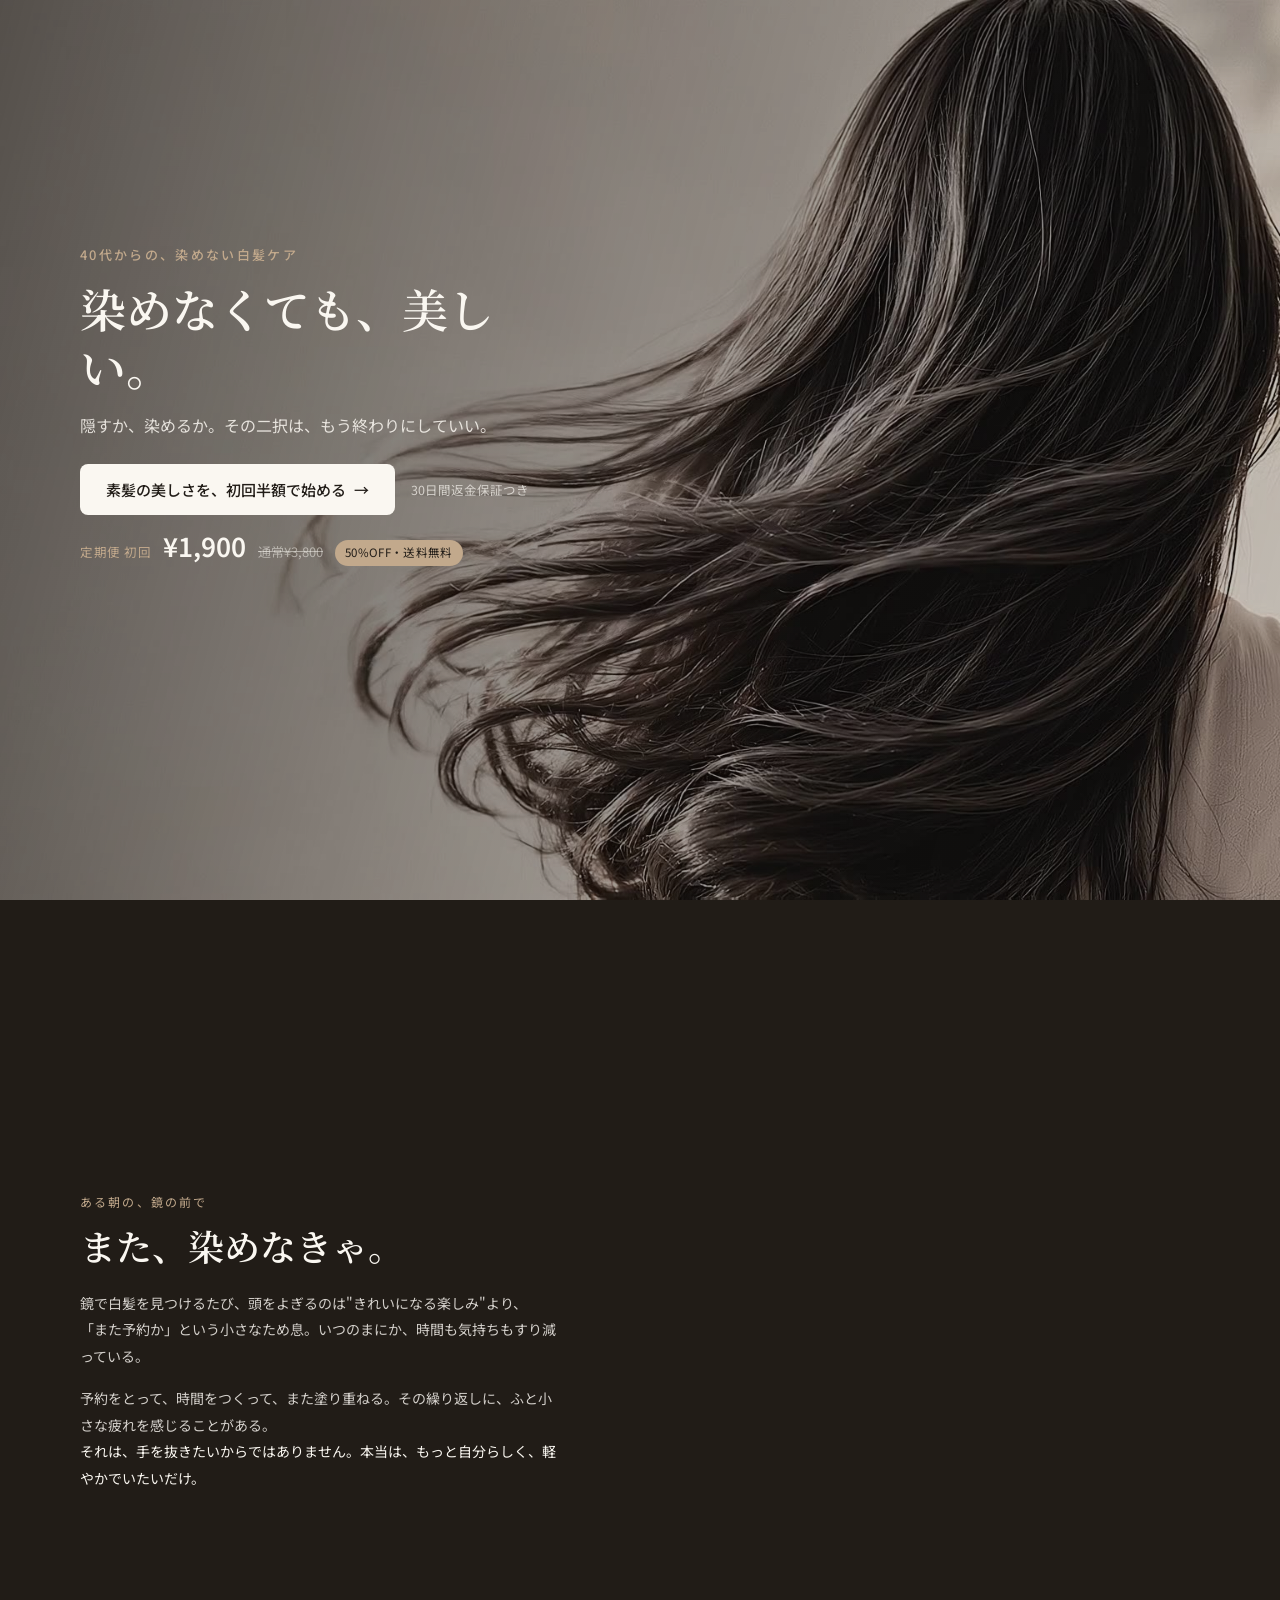
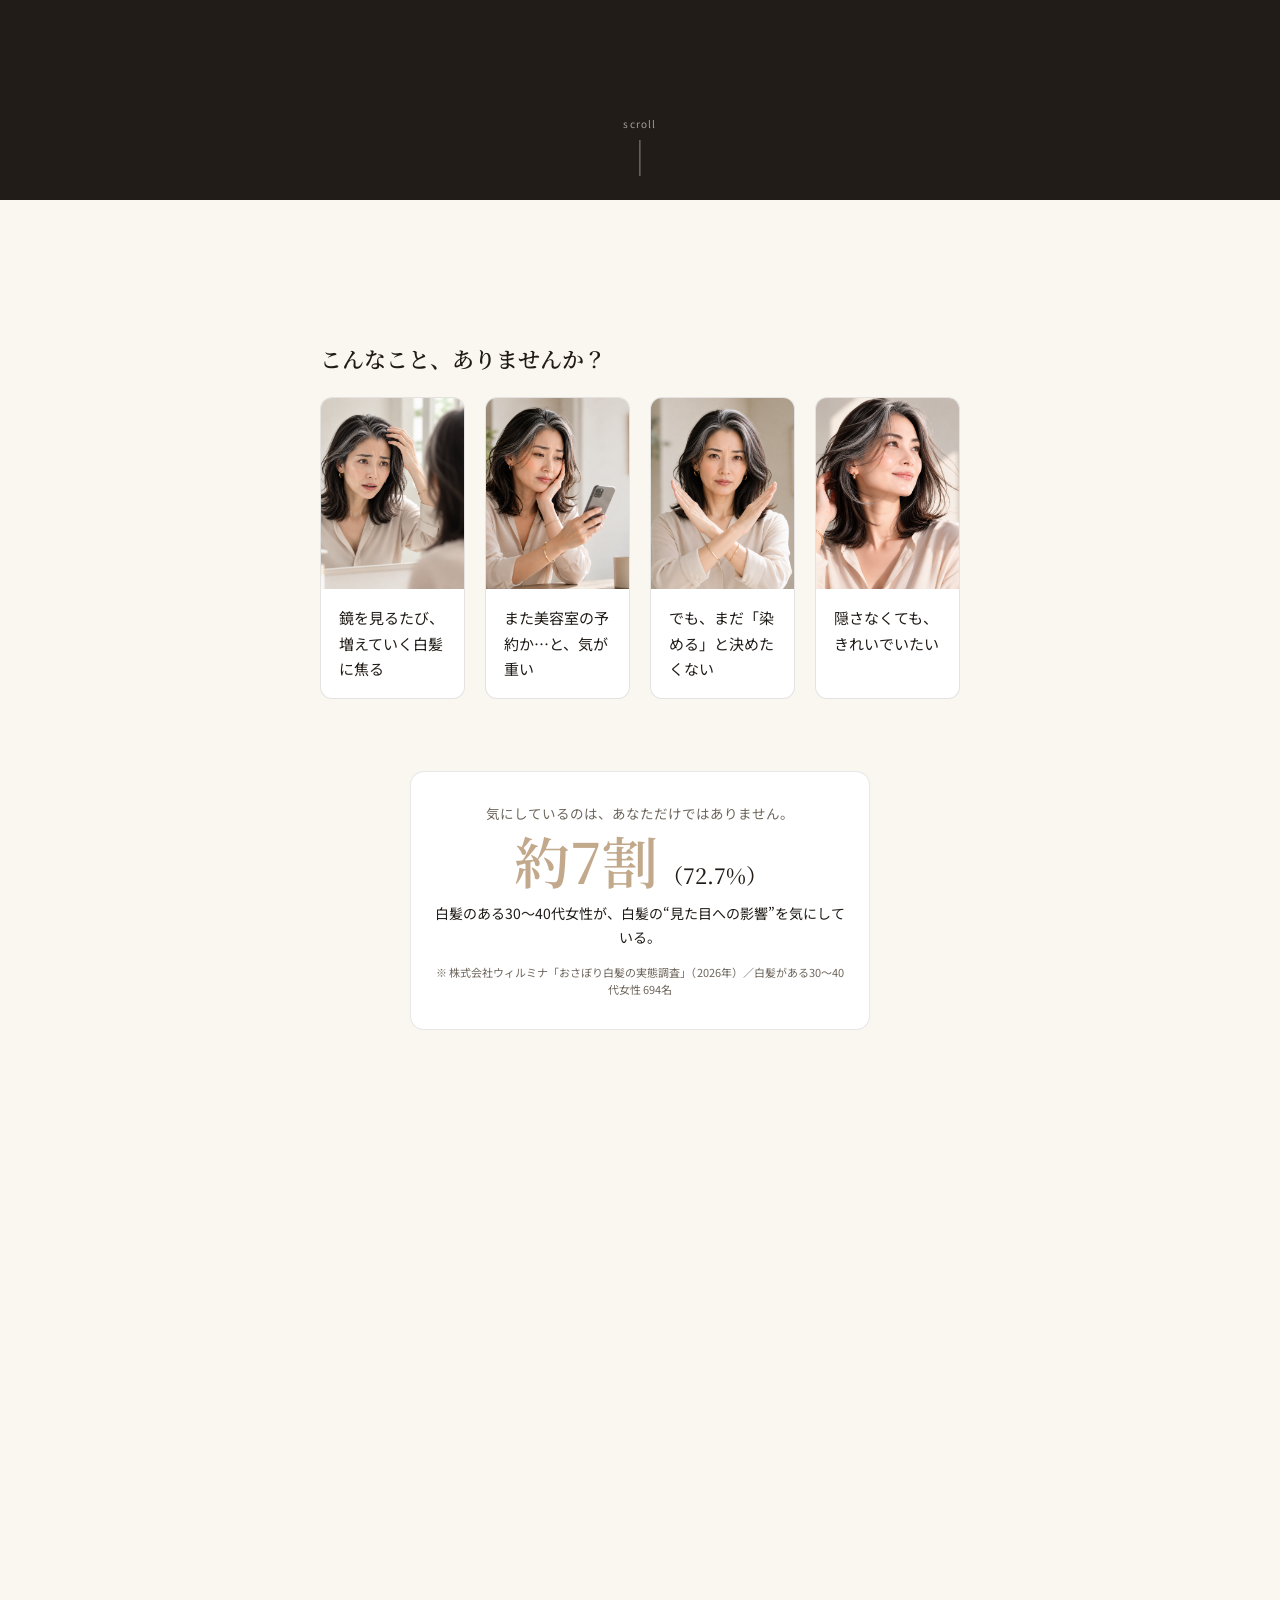
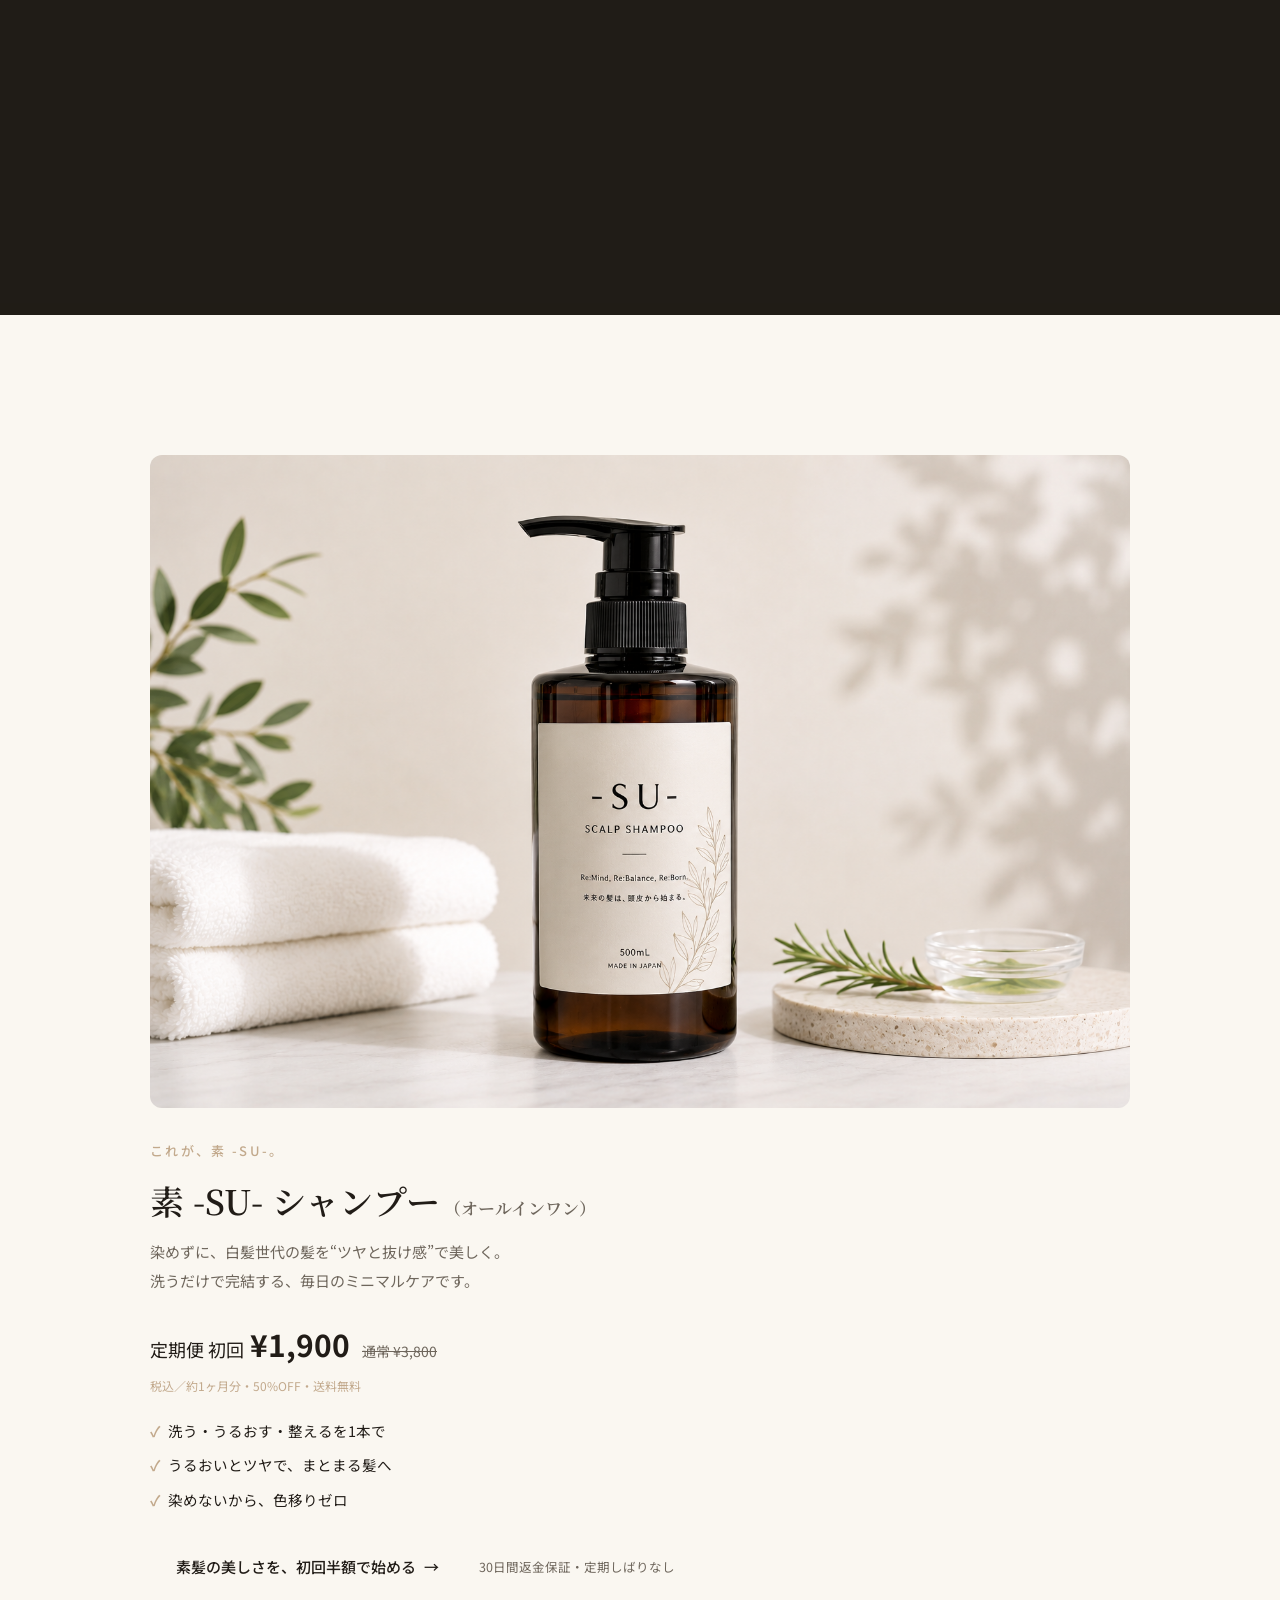
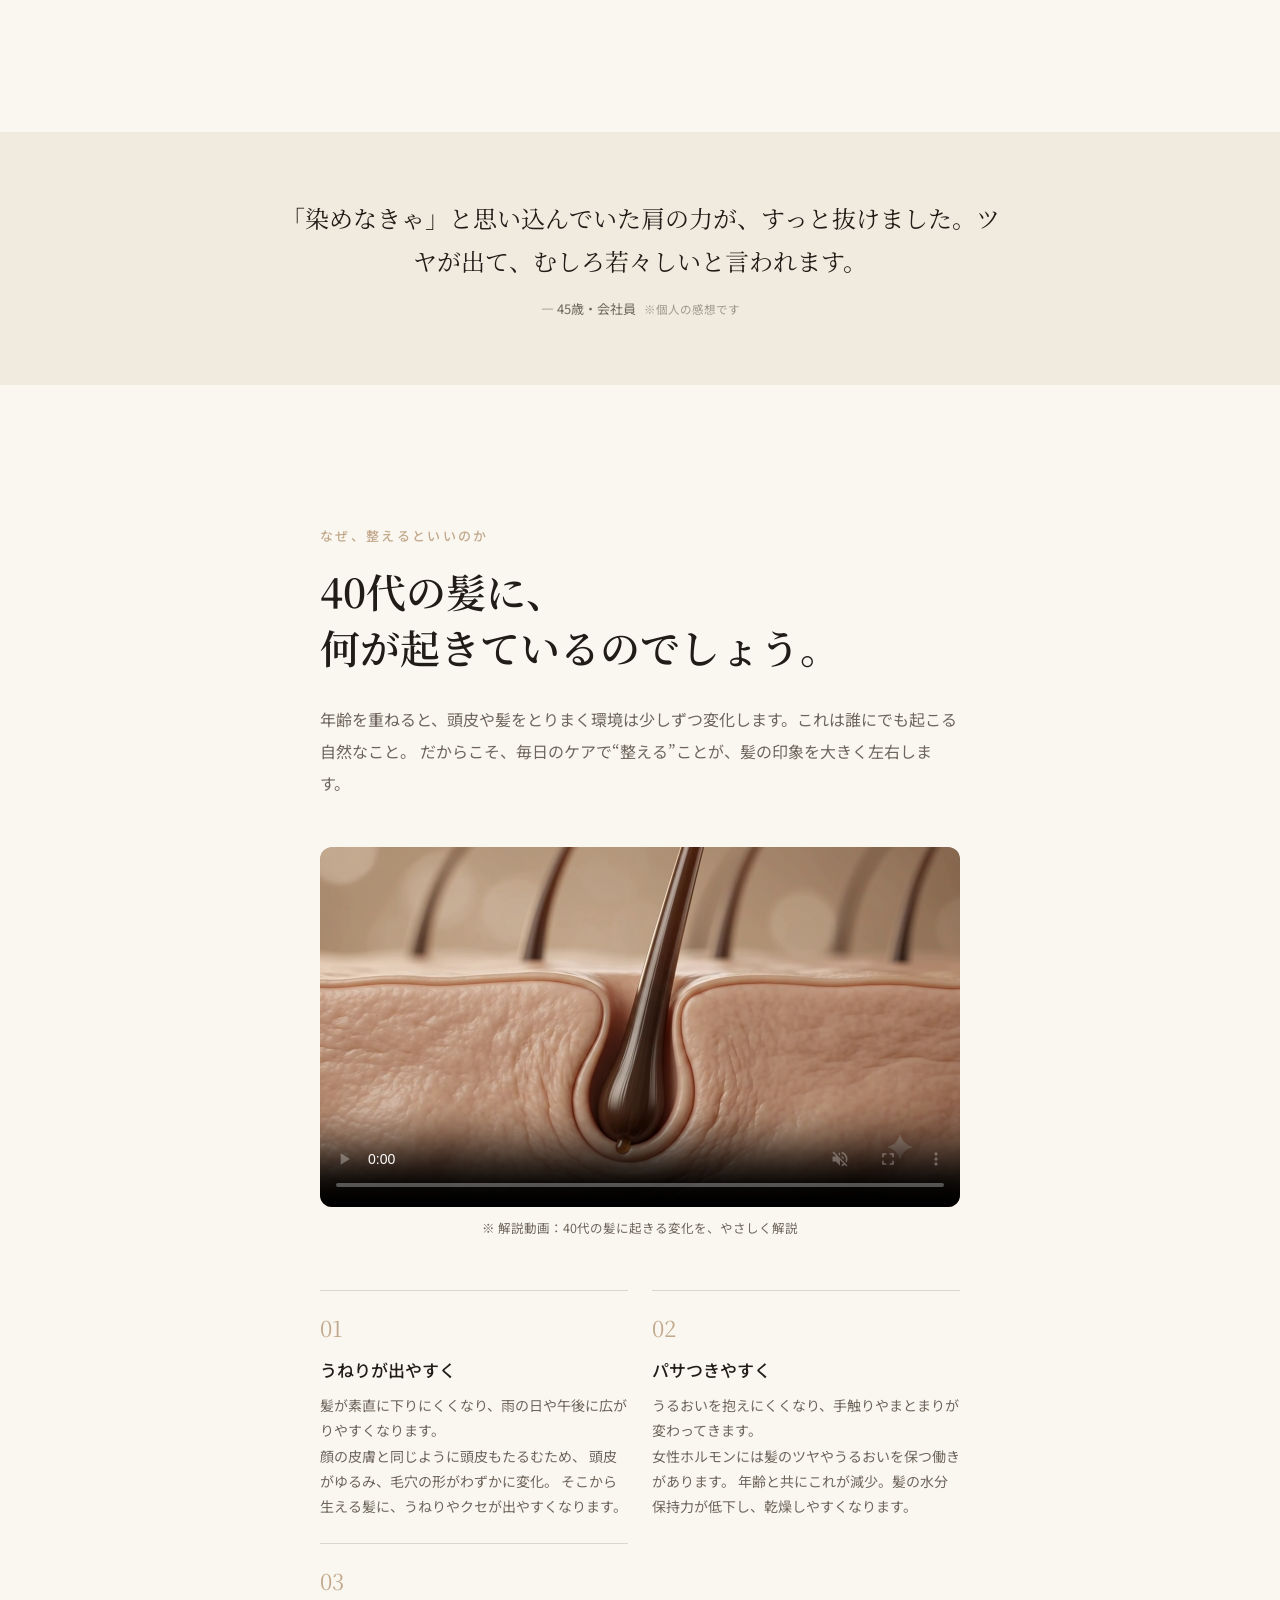
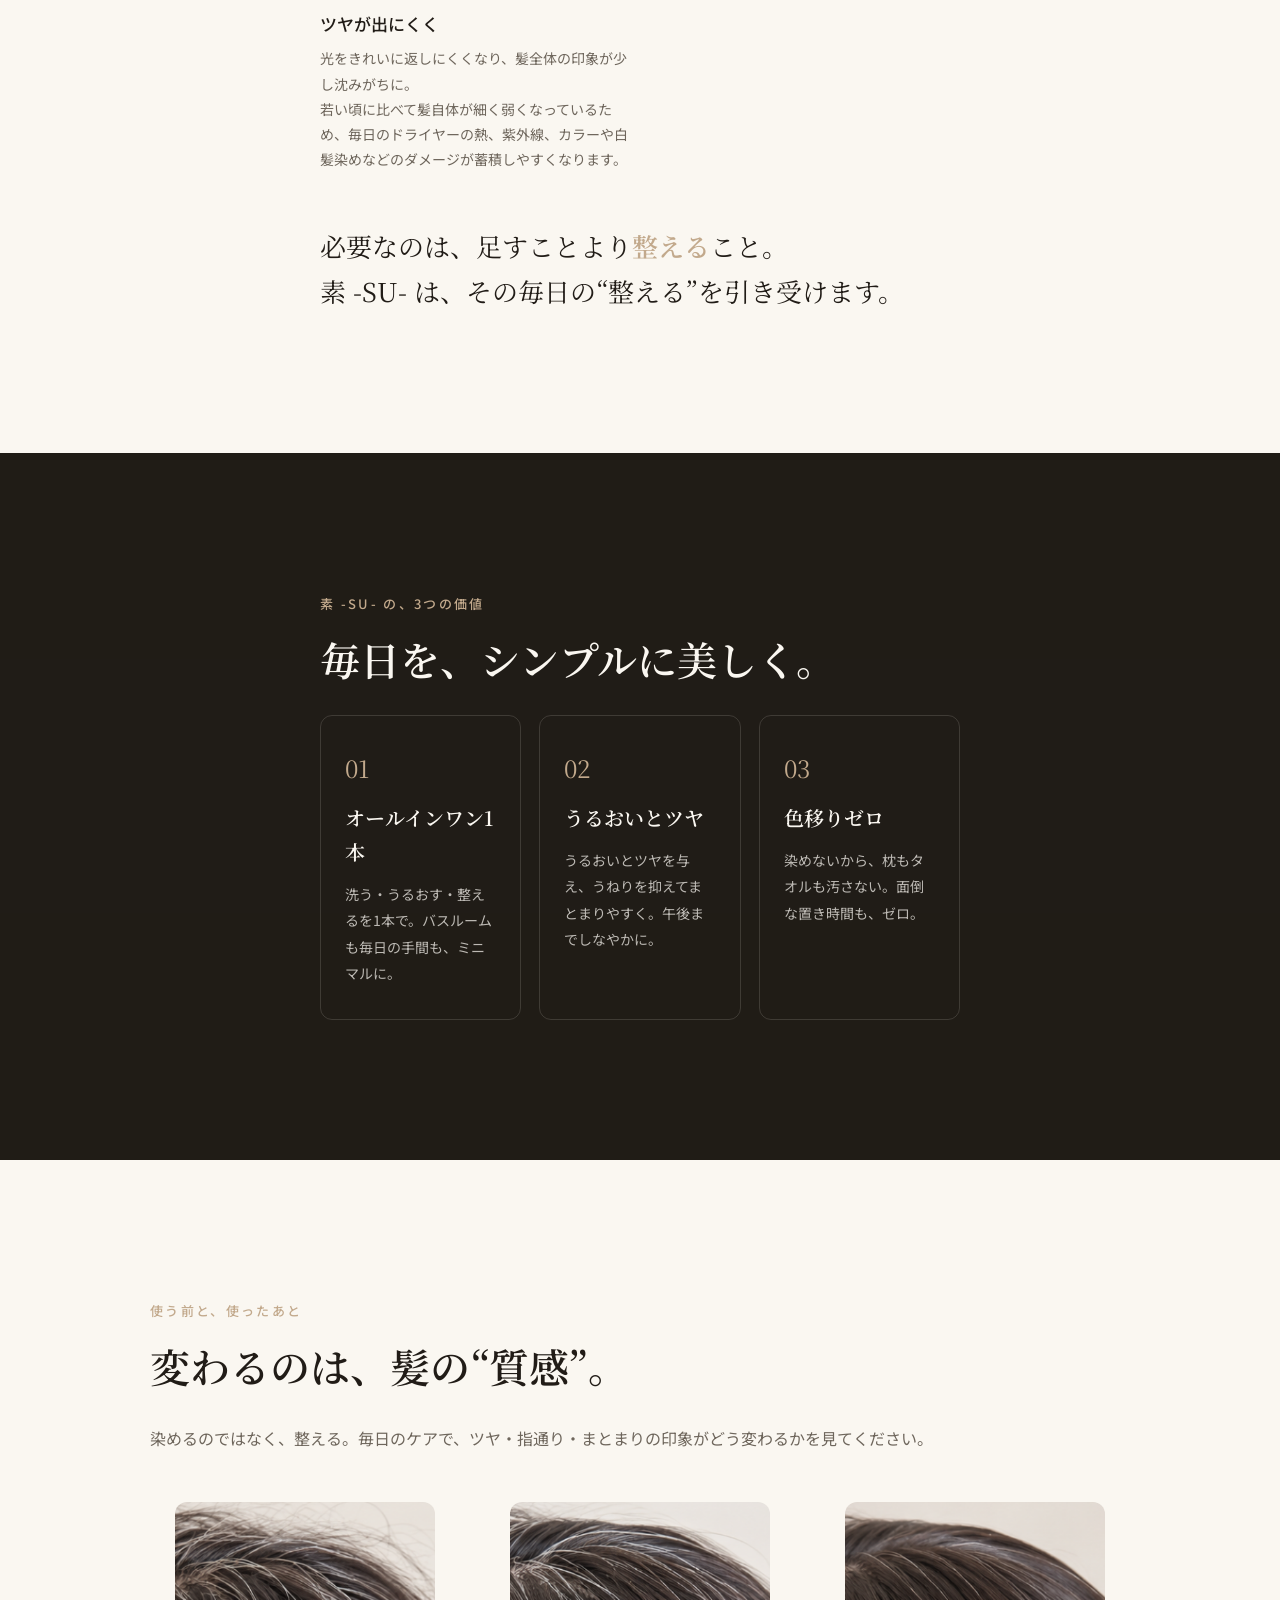
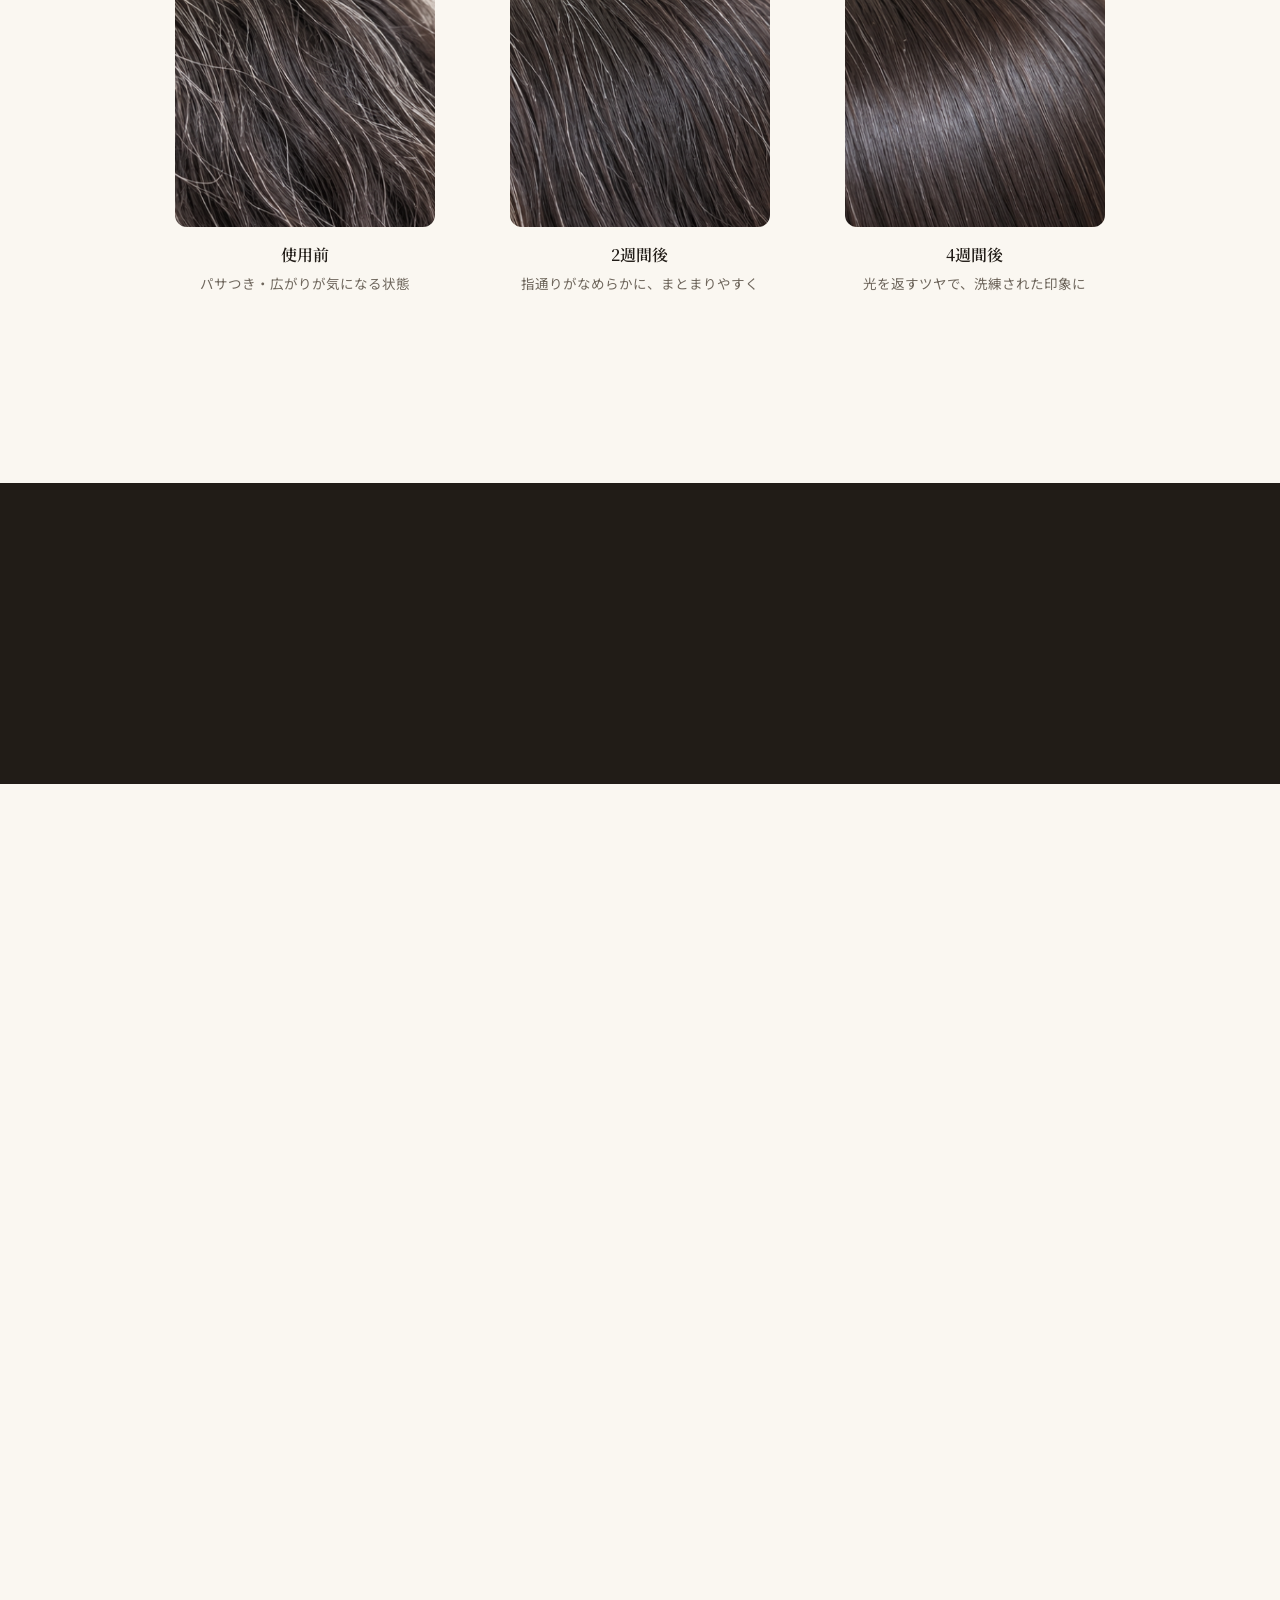
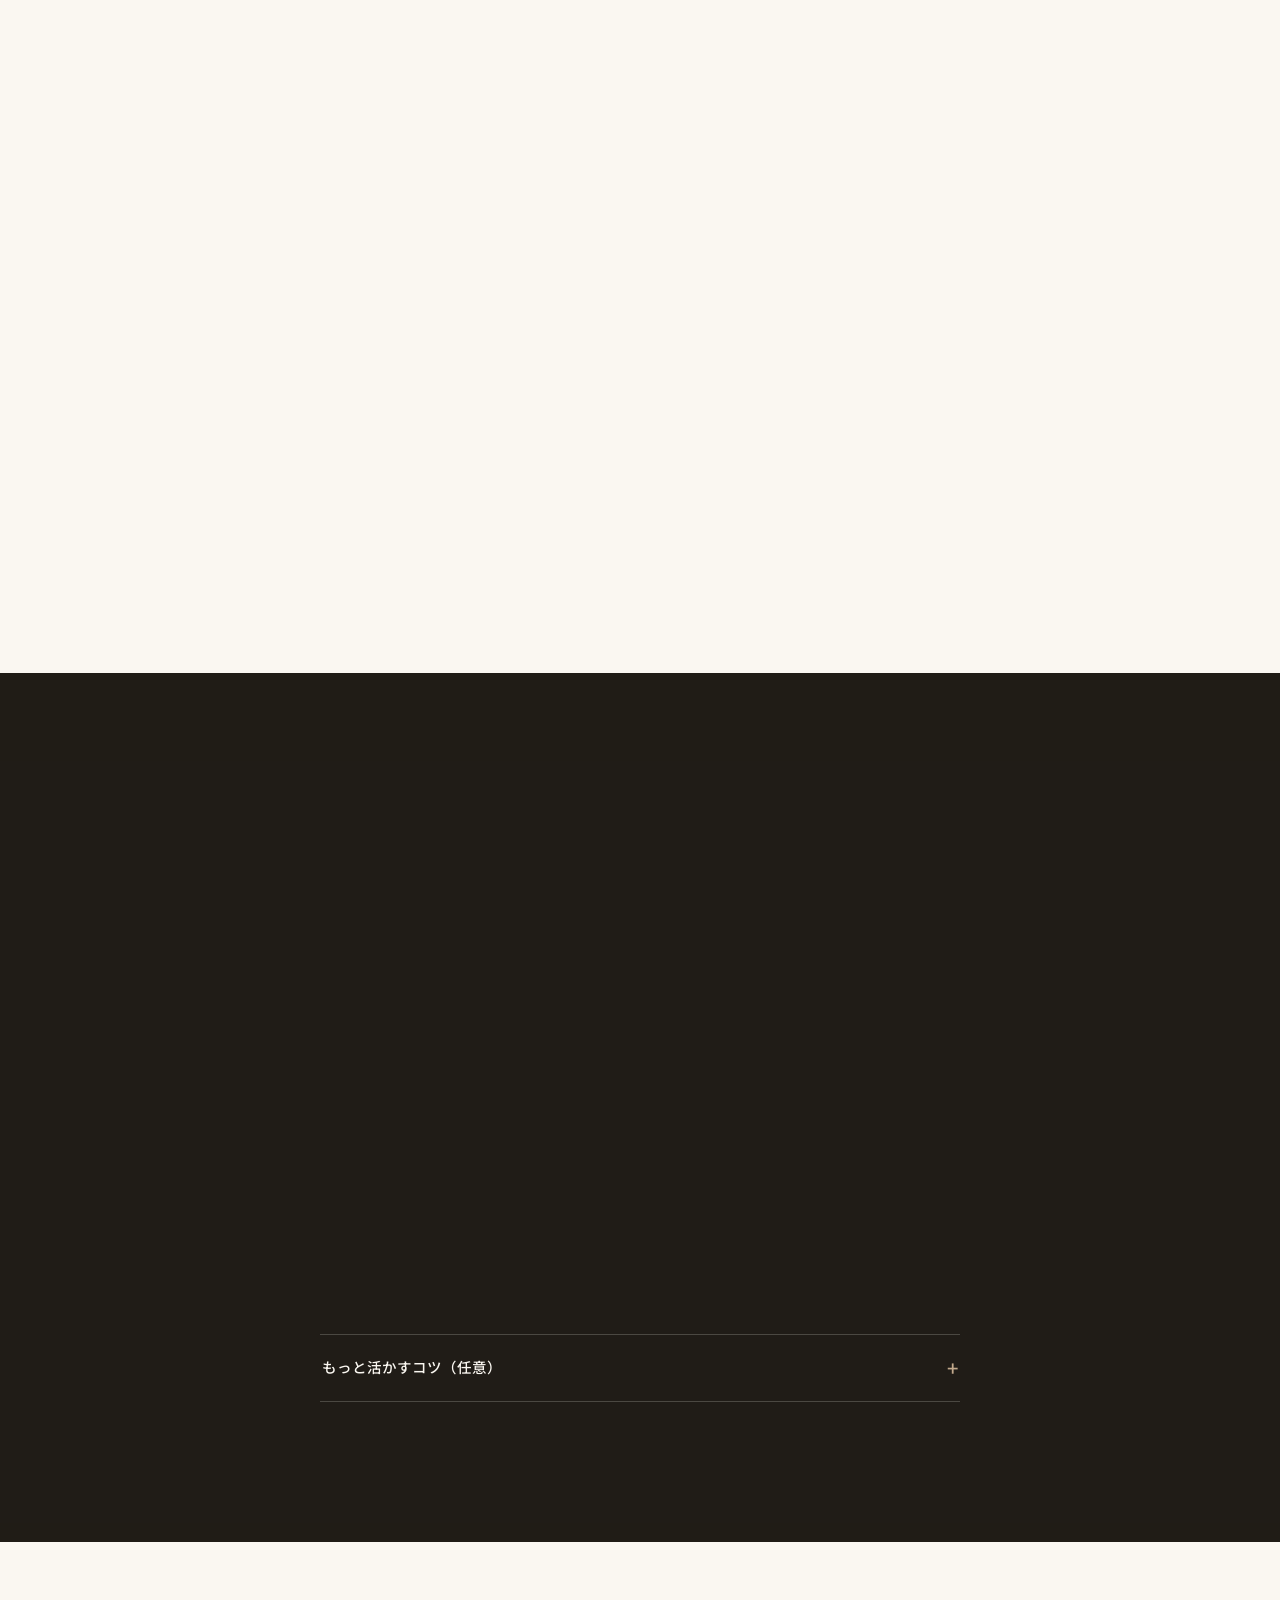
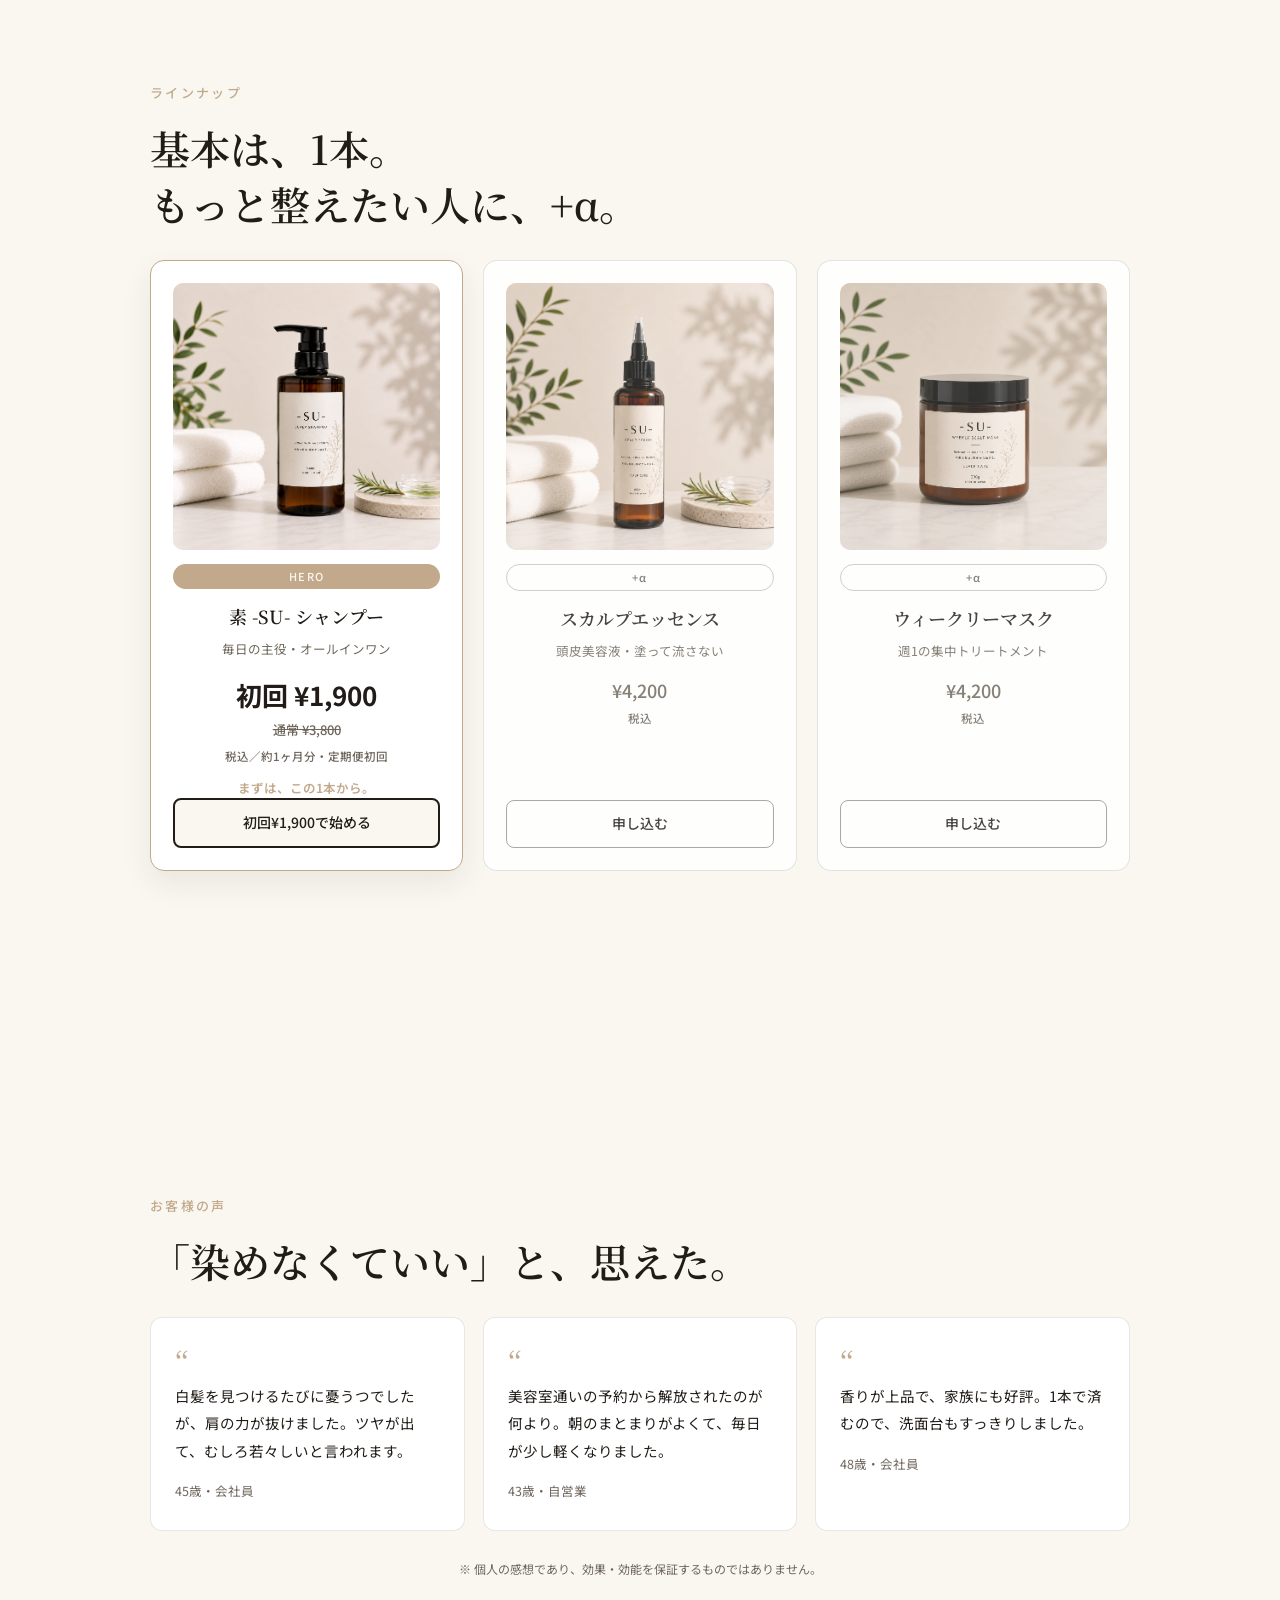
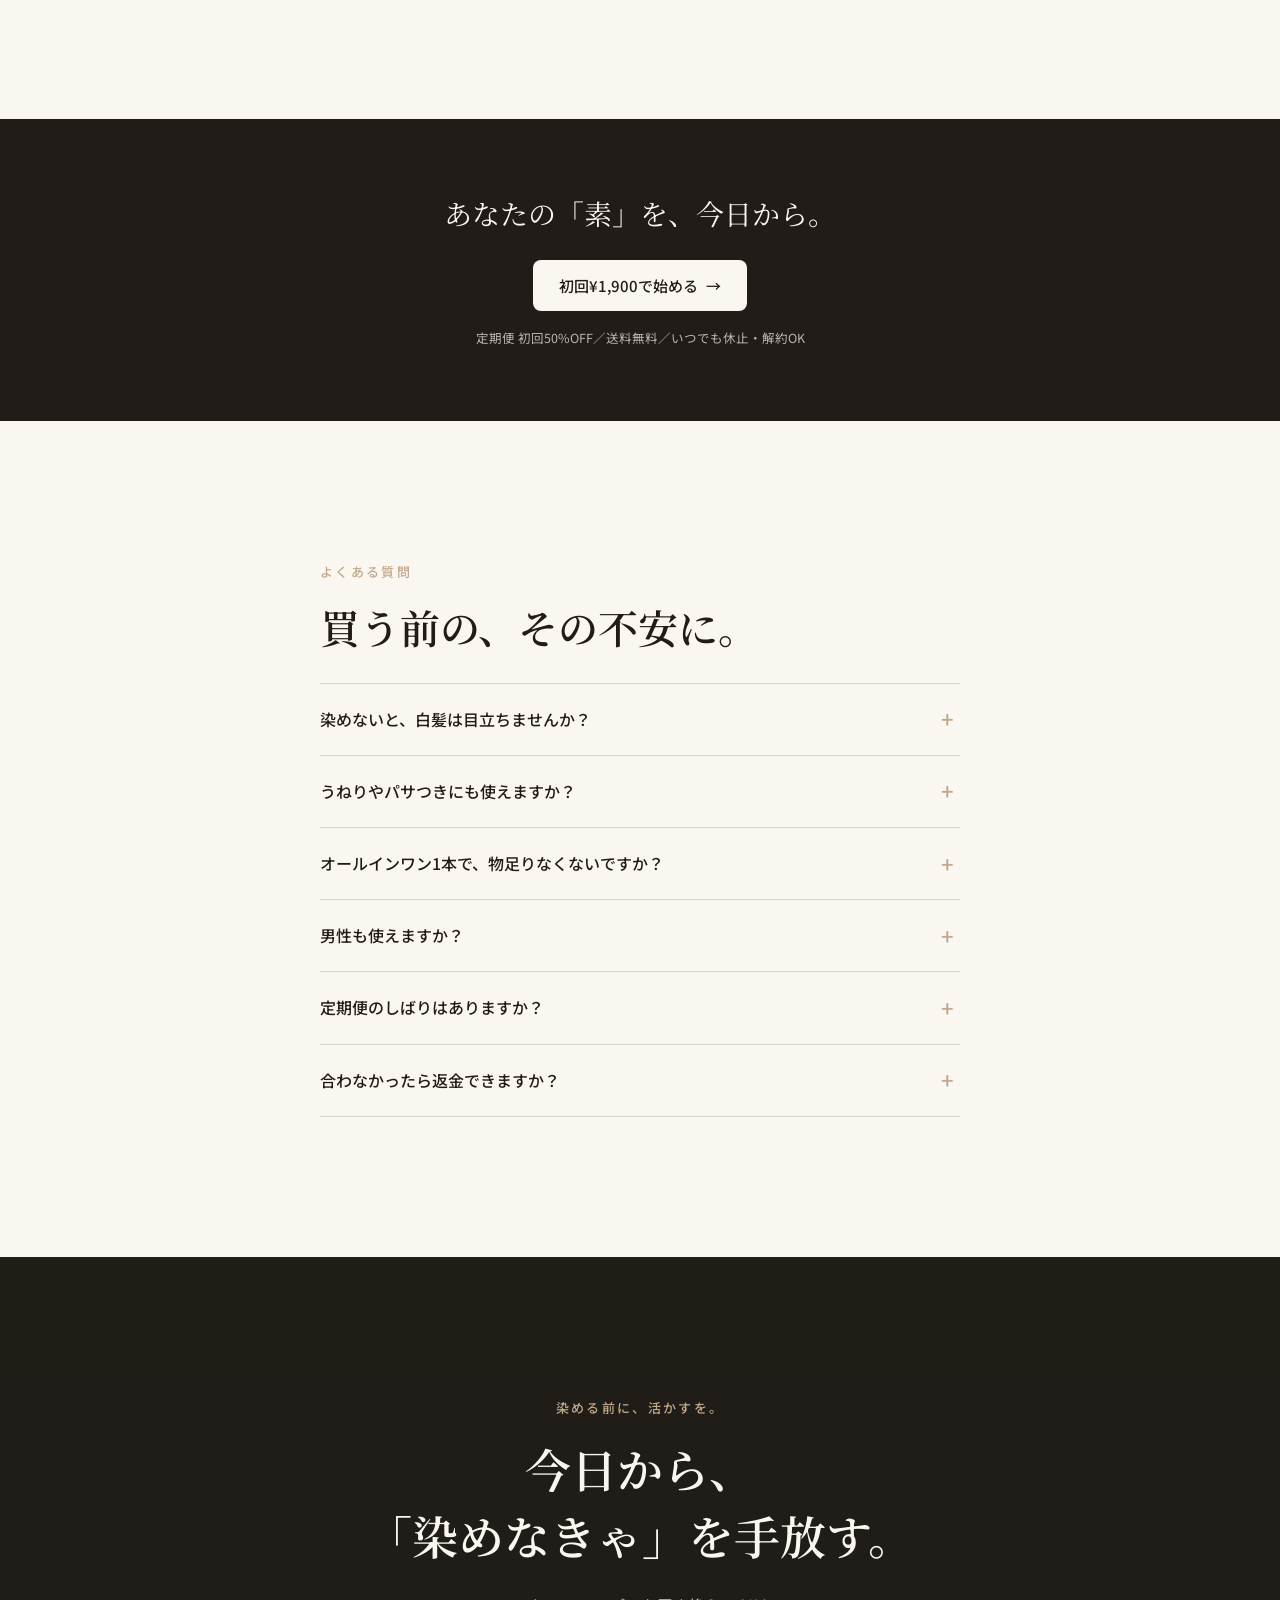
==== commit 369d2ee2: "更新-12" ====
--- a/index.html
+++ b/index.html
@@ -323,7 +323,7 @@
   <section id="product" class="section section--light product">
     <div class="section__inner product__inner">
       <!-- 商品画像（差し替え用プレースホルダー） -->
-      <img src="images/shampoo.png" alt="素 -SU- シャンプー（オールインワン）200ml"> <!-- 商品情報 -->
+      <img src="images/shampoo.png" alt="素 -SU- シャンプー（オールインワン）200ml" class="product__photo"> <!-- 商品情報 -->
       <div class="product__body">
         <p class="eyebrow reveal">これが、素 -SU-。</p>
         <h2 class="product__name reveal">素 -SU- シャンプー<small>（オールインワン）</small></h2>
--- a/style.css
+++ b/style.css
@@ -1129,6 +1129,7 @@
   display: flex;
   flex-wrap: wrap;
   gap: 10px;
+  margin-top: 24px;
   margin-bottom: 16px;
 }
 
@@ -2907,4 +2908,22 @@
     /* PCではテキストも少し大きく */
     padding: 16px 18px;
   }
+}
+
+/* -----------------------------------------------------------------
+   ⑤-追記 商品紹介セクション：商品画像を角丸にする
+   .product__media(点線プレースホルダー用)とは別クラスなので
+   既存スタイルへの影響なし
+----------------------------------------------------------------- */
+.product__photo {
+  width: 100%;
+  /* 親要素いっぱいに広げる */
+  height: auto;
+  /* 縦横比を保ったまま高さを自動調整 */
+  display: block;
+  /* imgの下にできる謎の余白を消す */
+  border-radius: 12px;
+  /* ここが角丸の数値。お好みで調整可 */
+  object-fit: cover;
+  /* 画像の比率が枠と違っても切り抜いて綺麗に収める */
 }
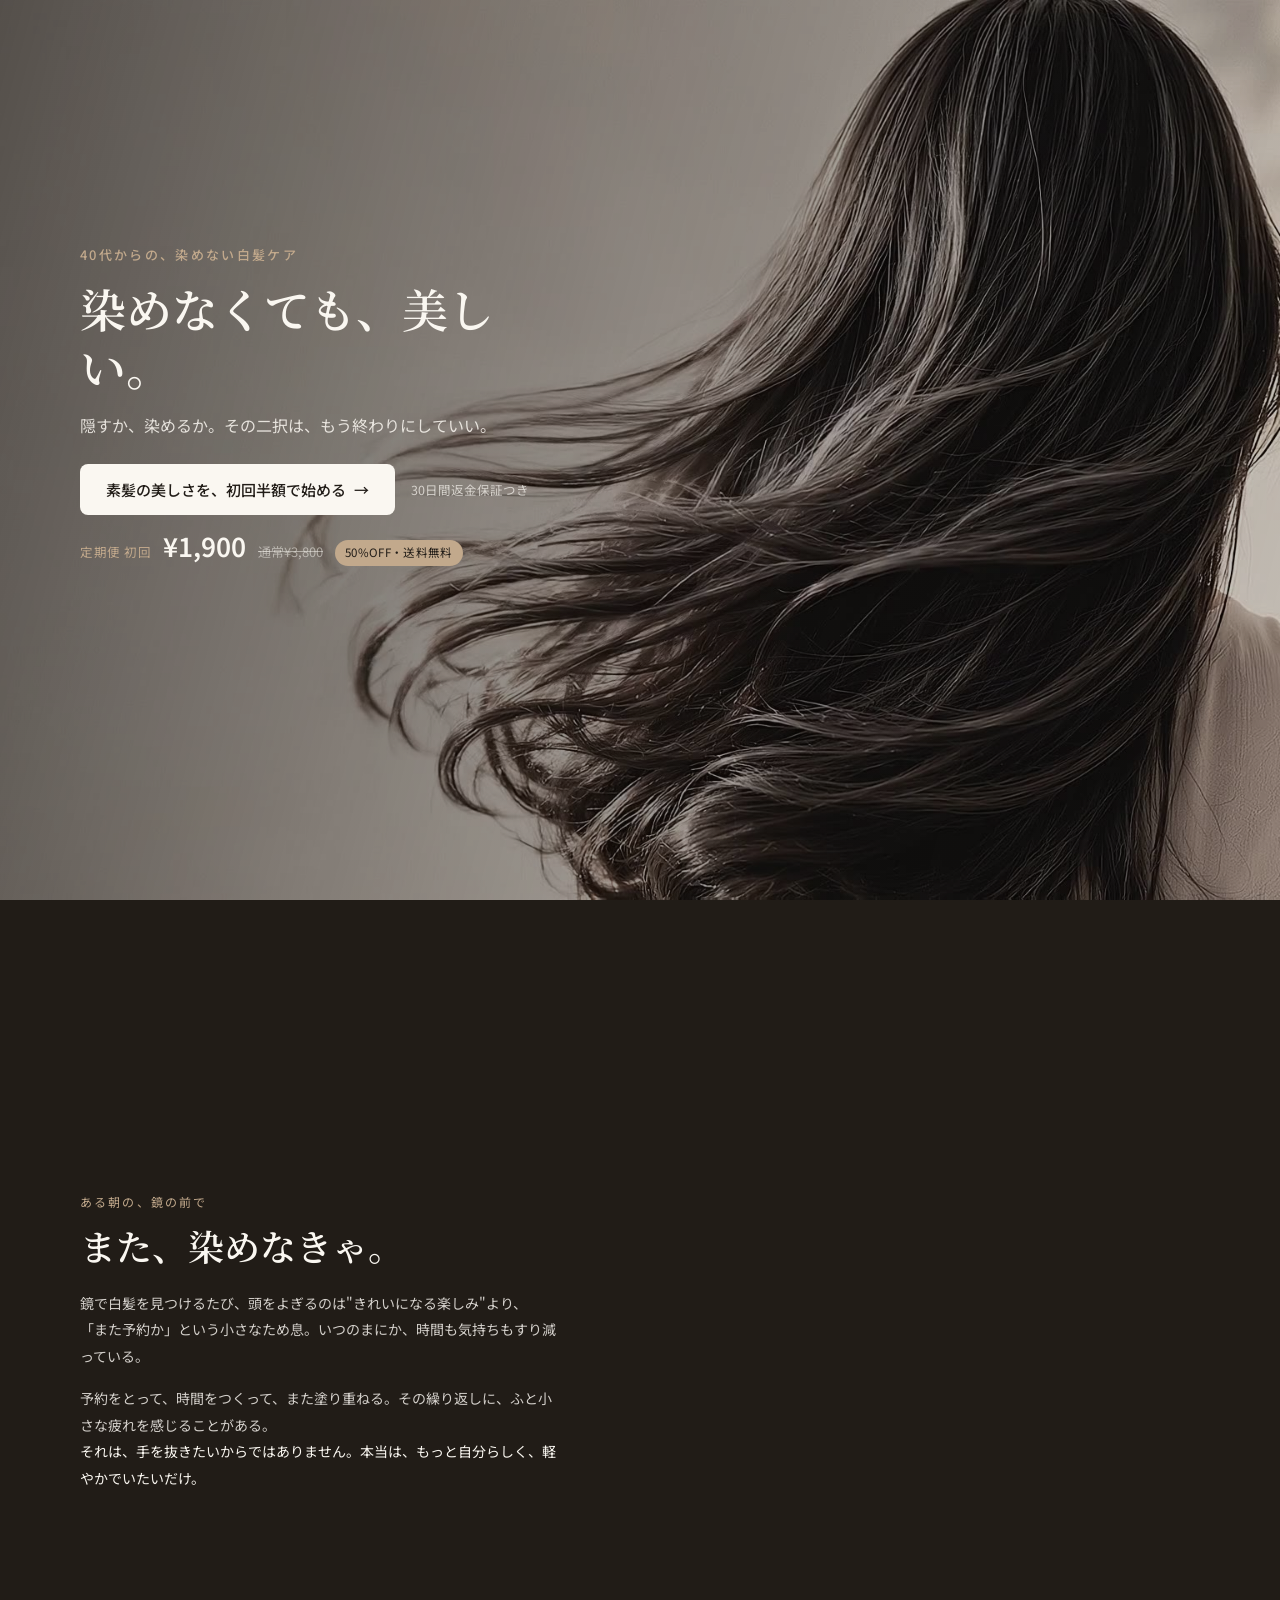
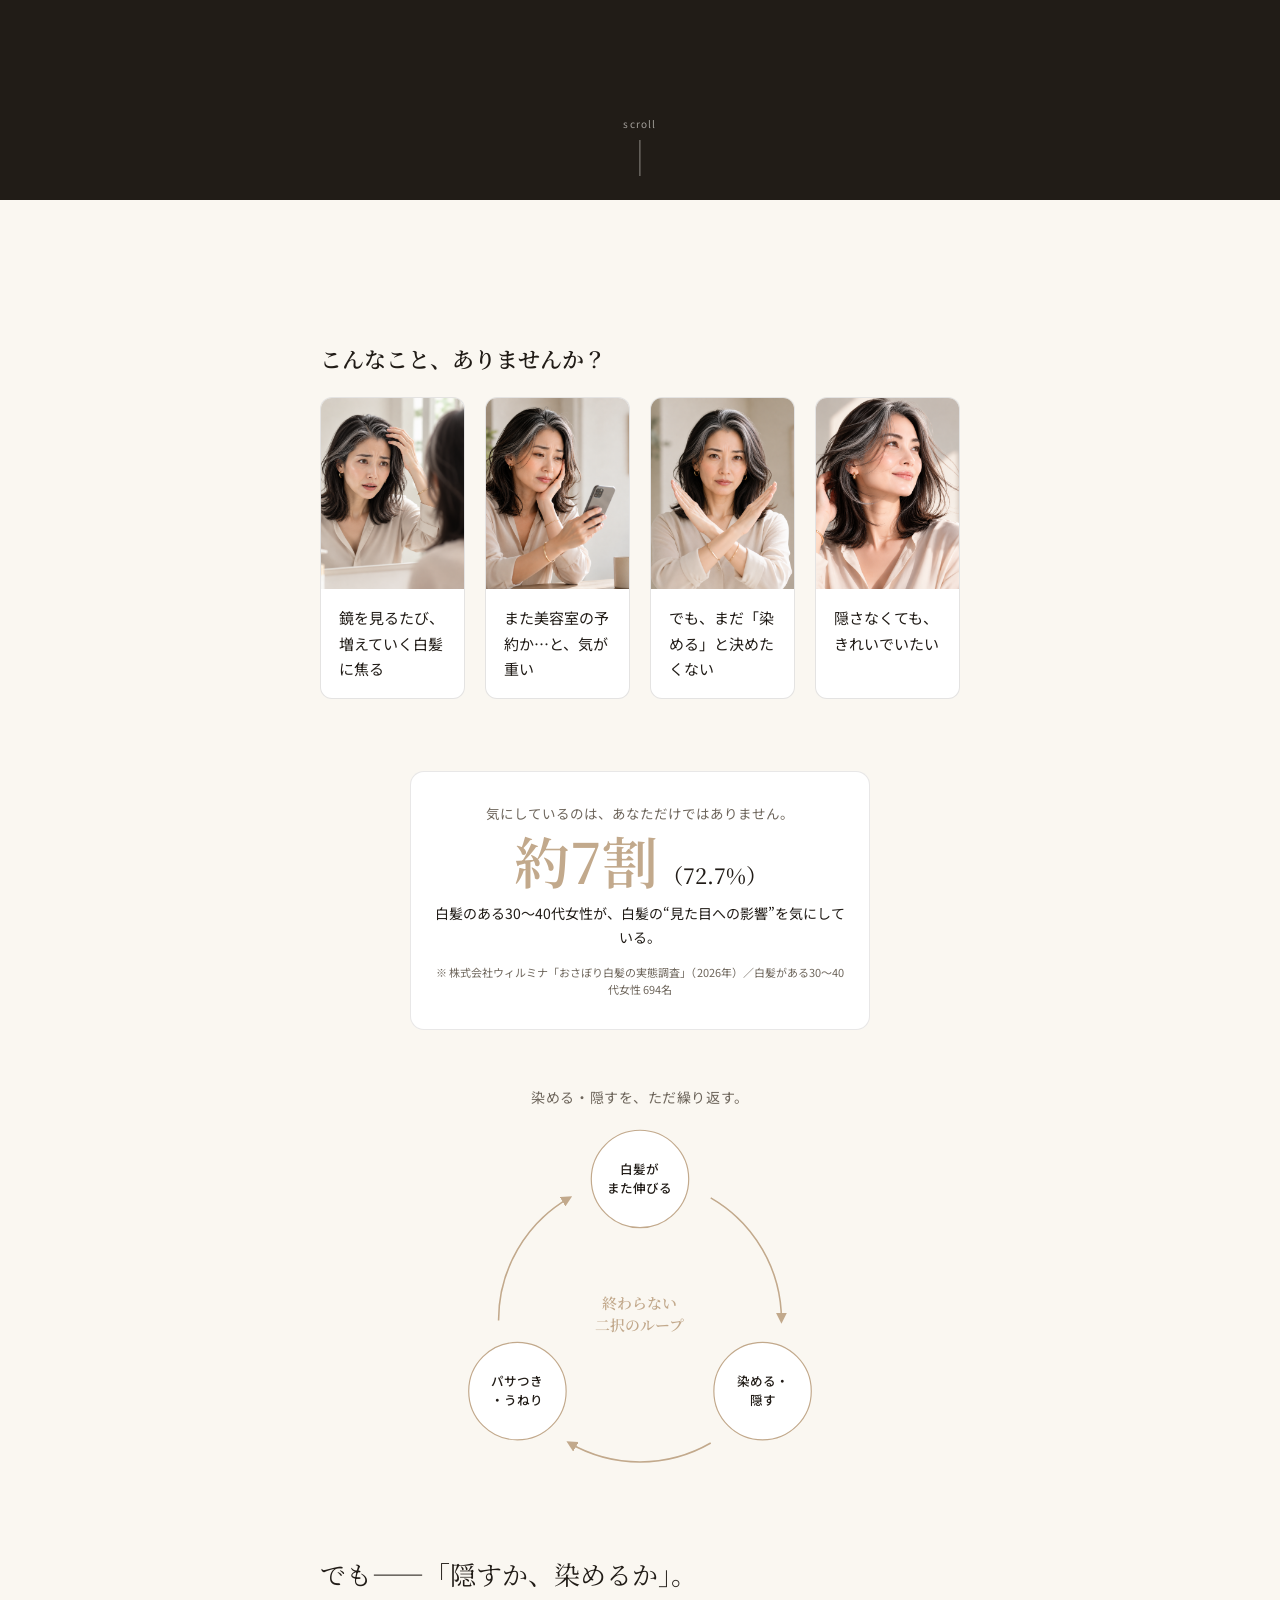
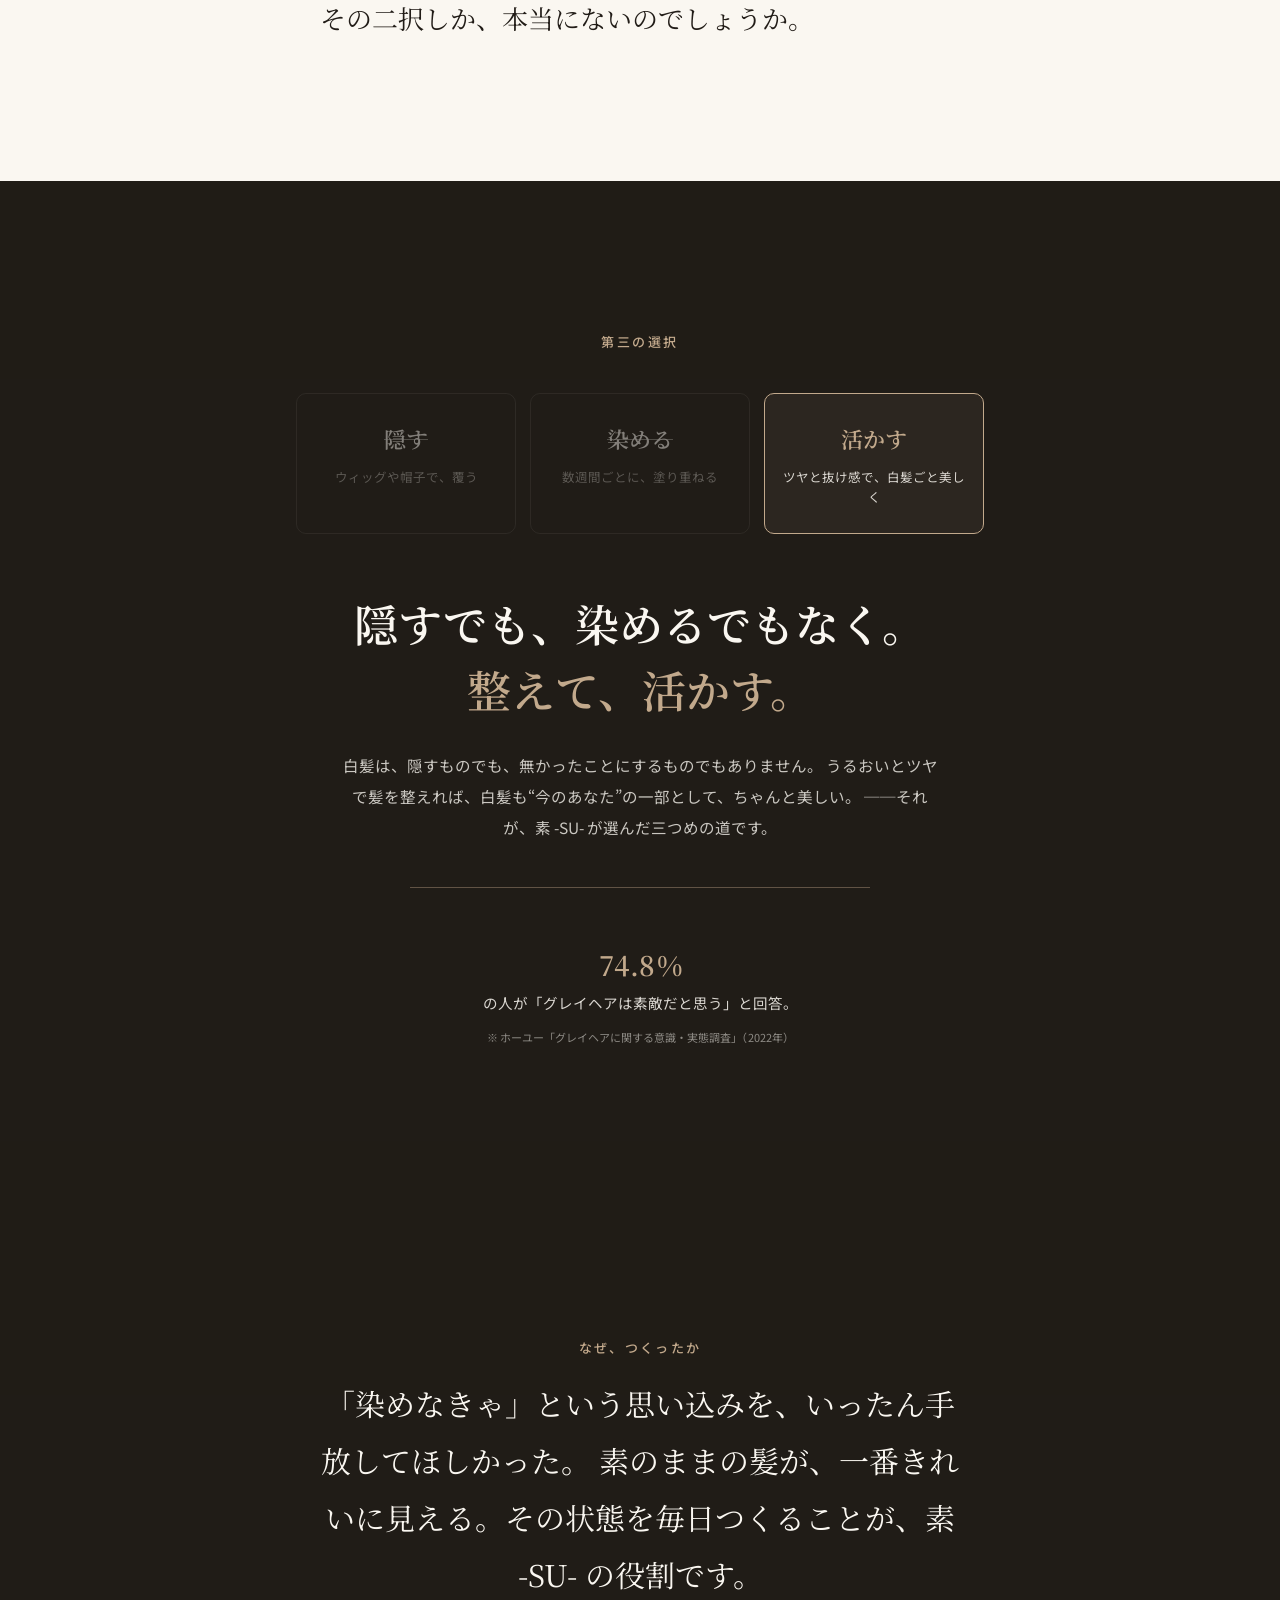
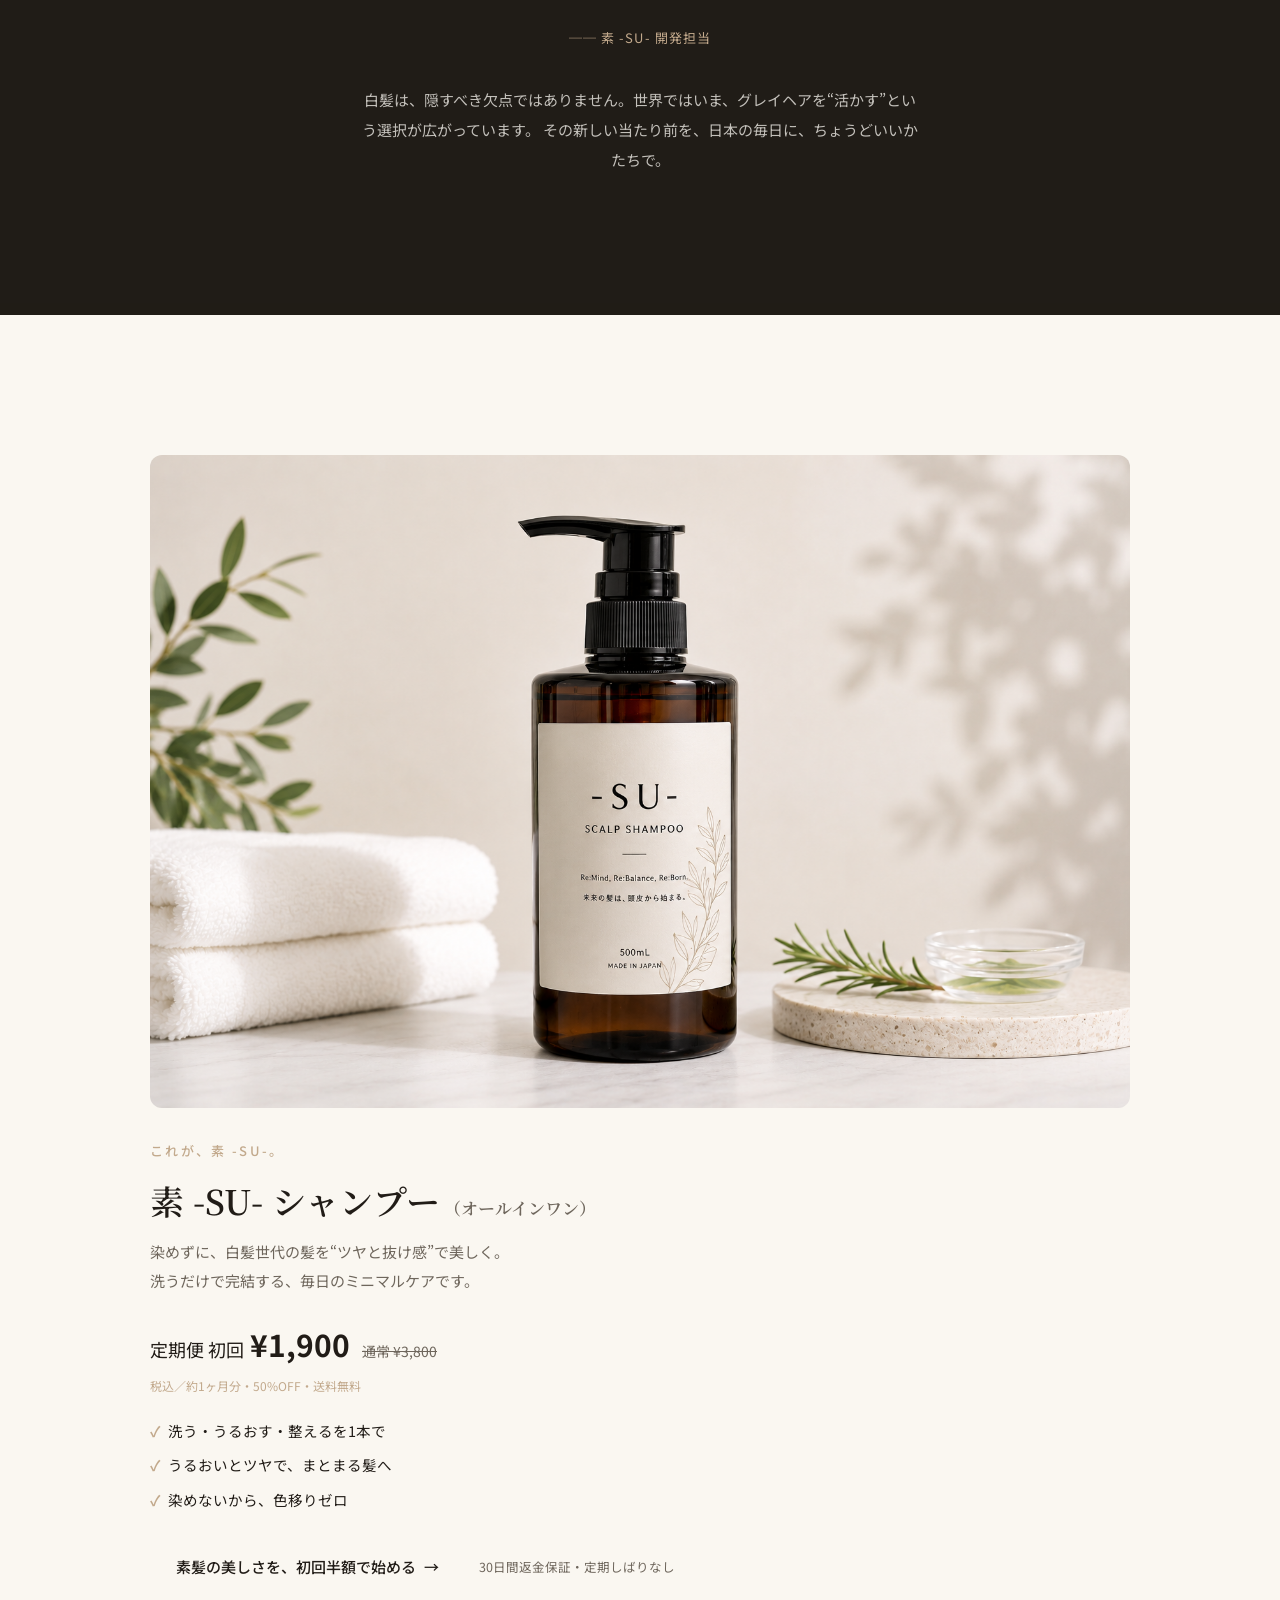
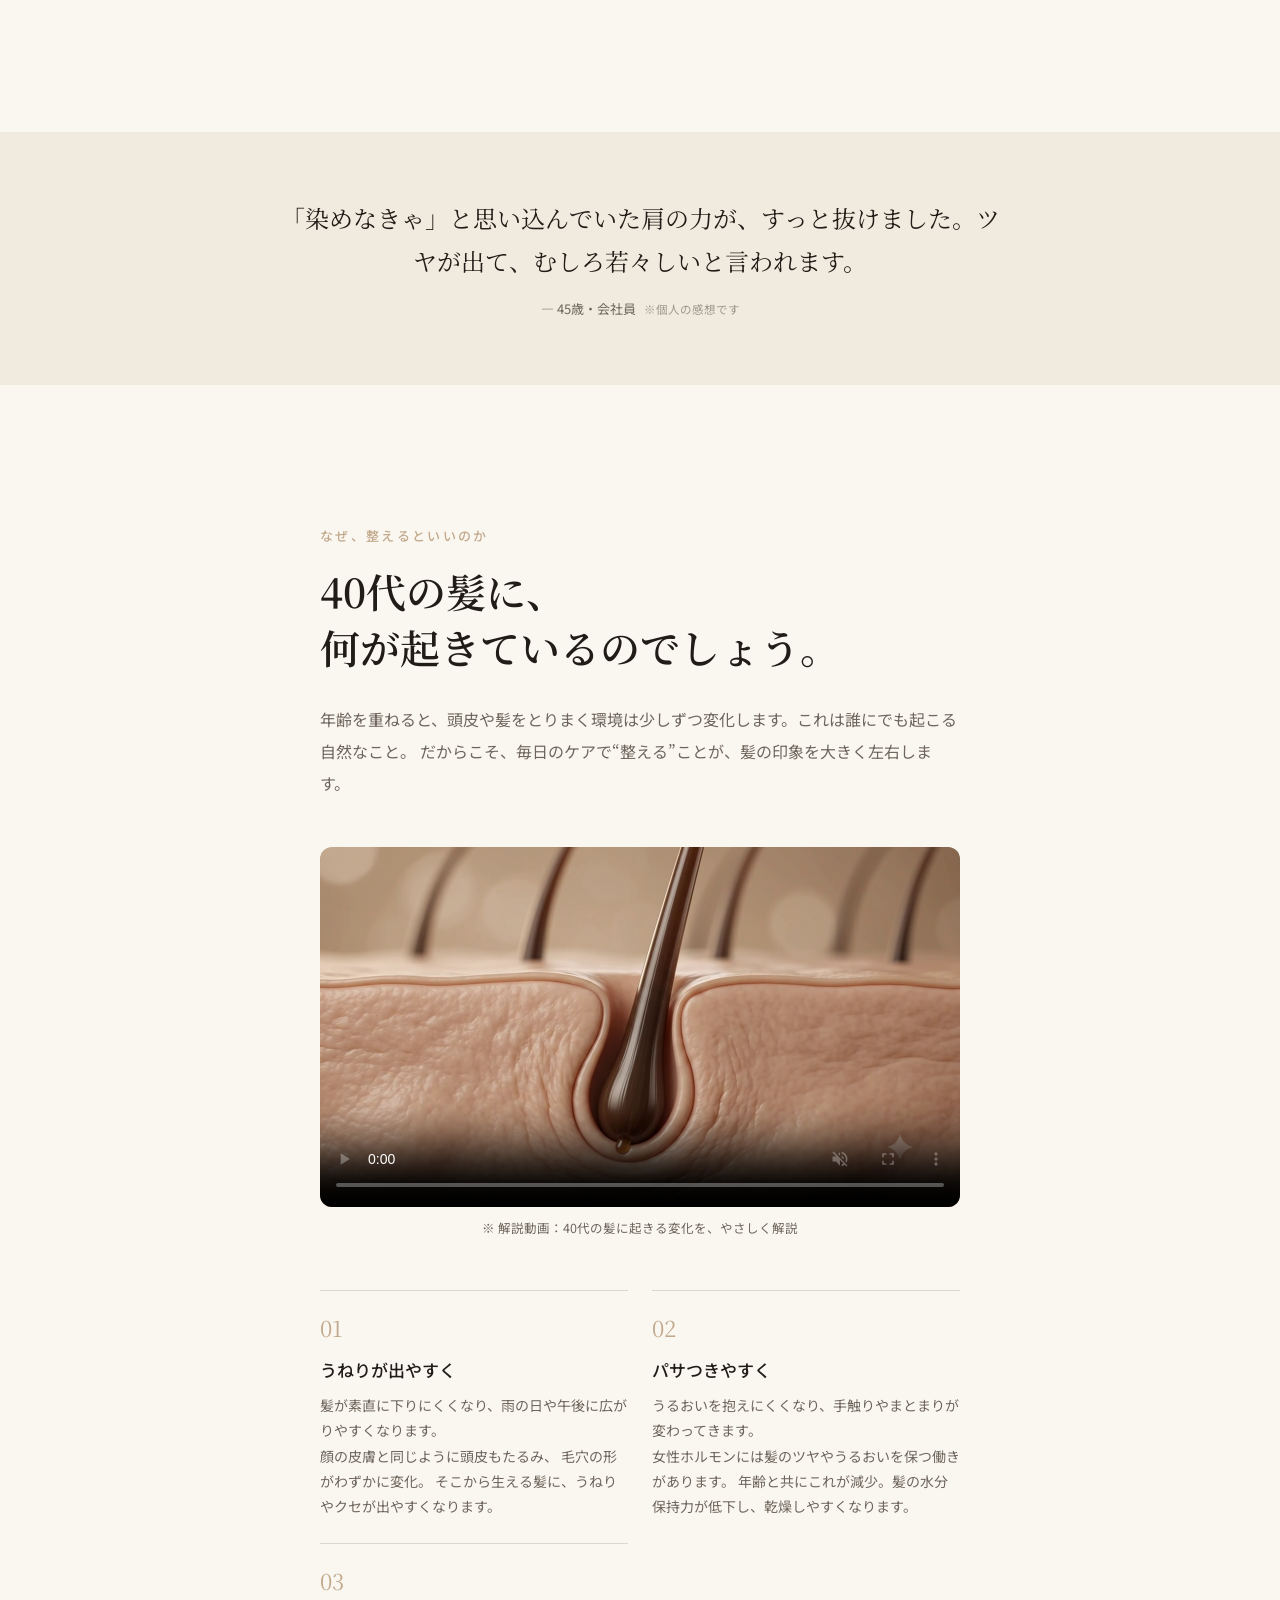
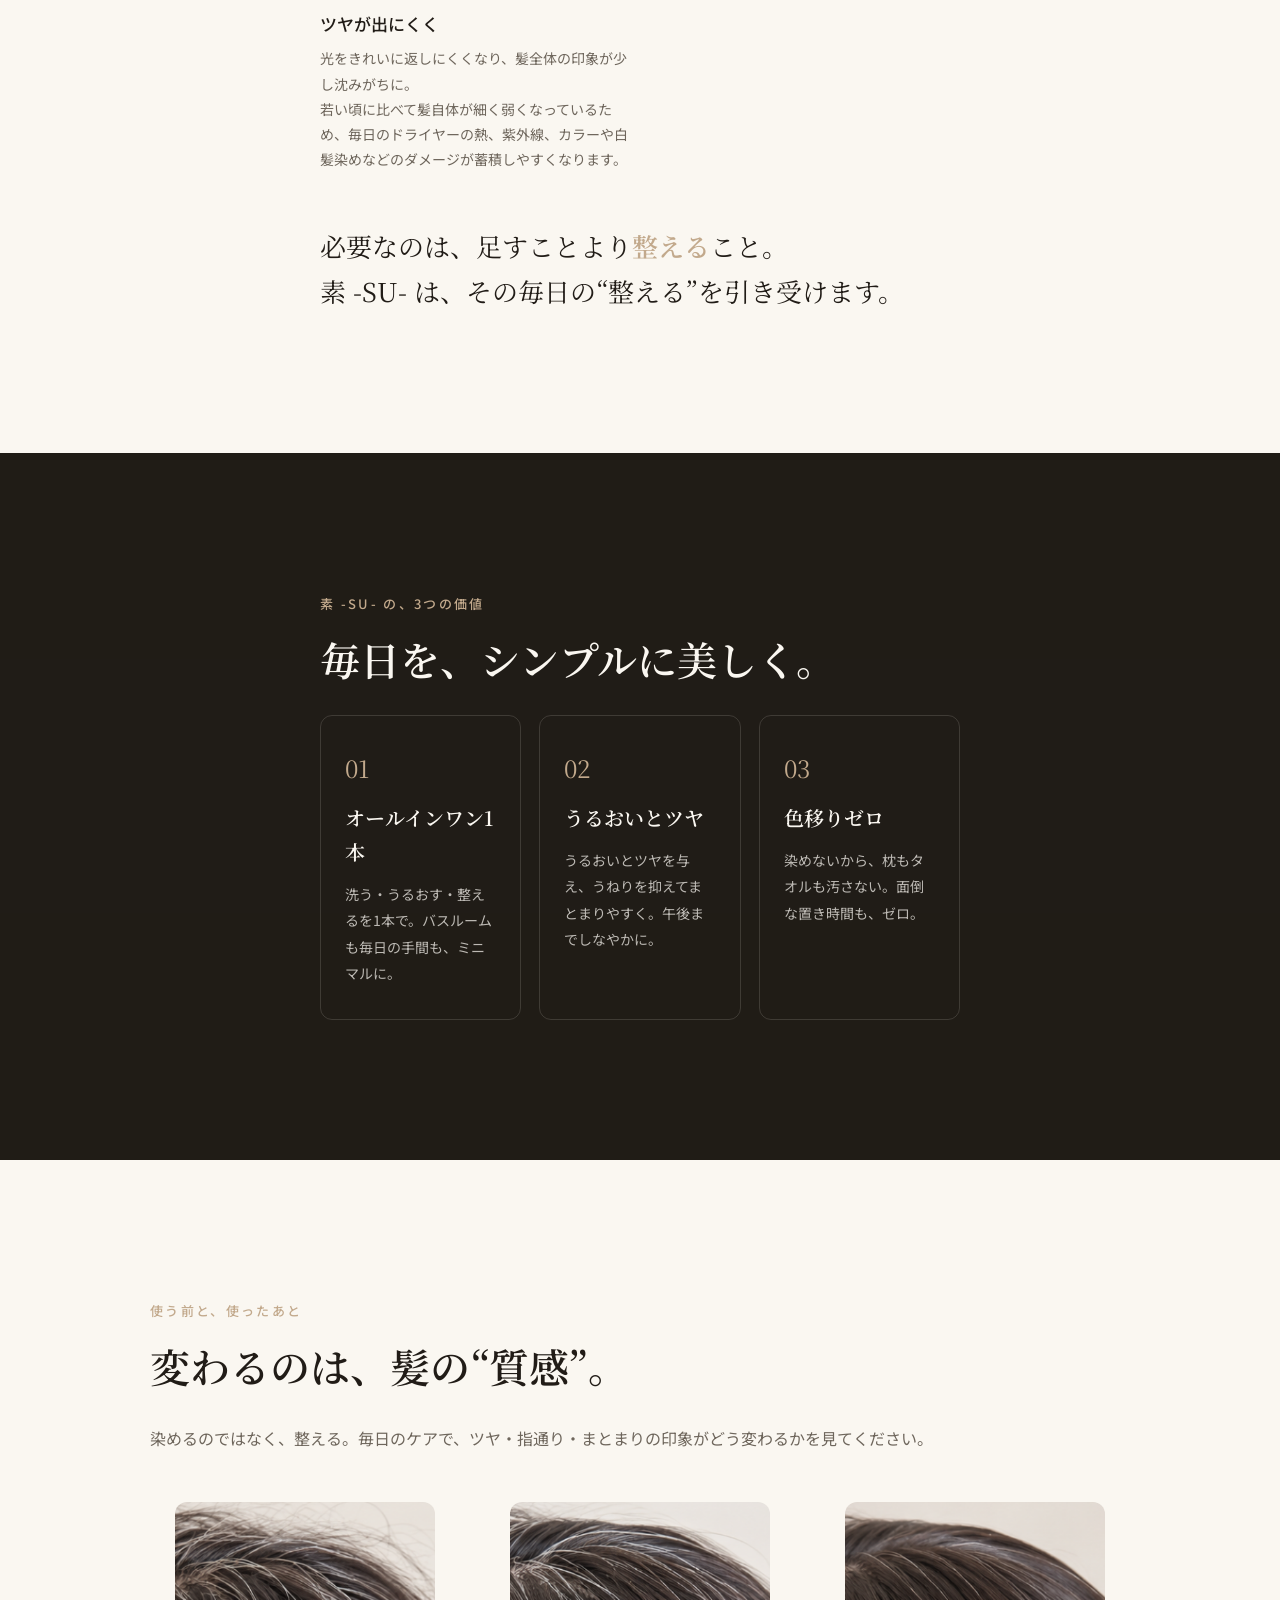
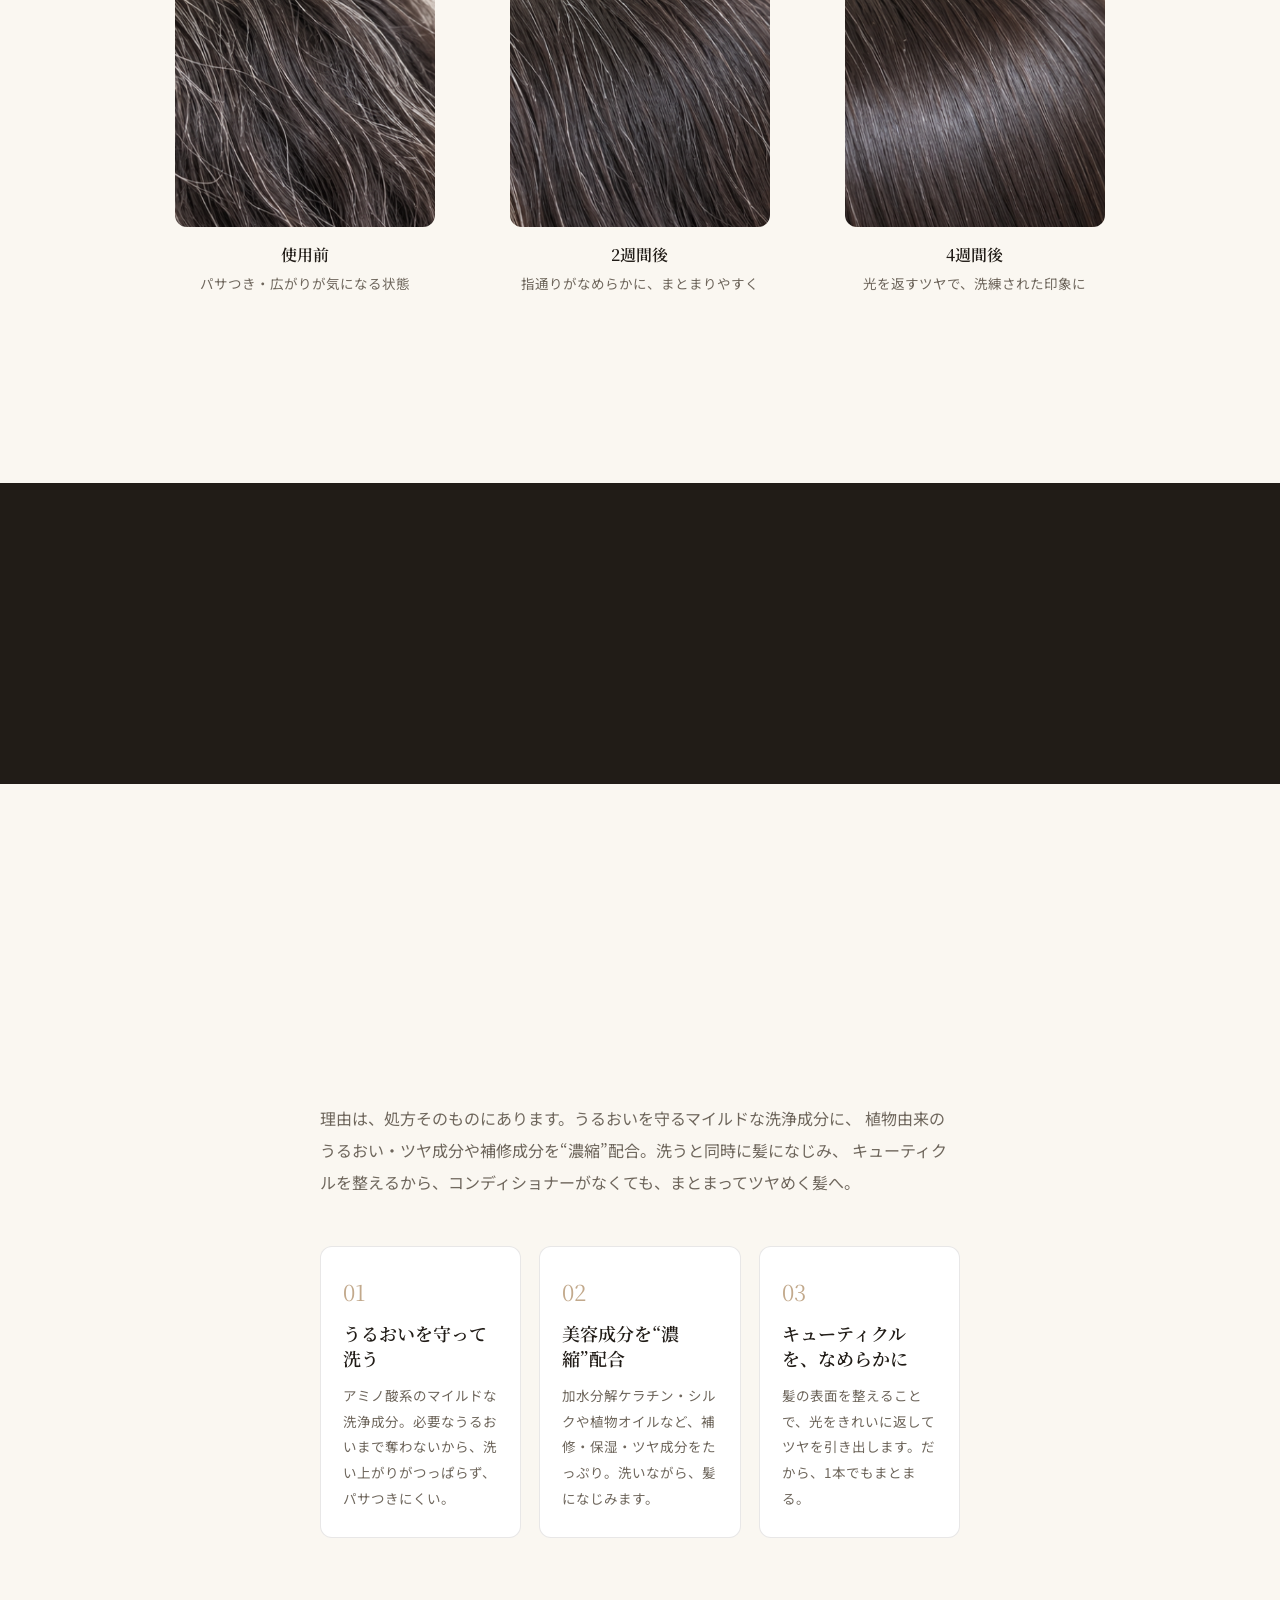
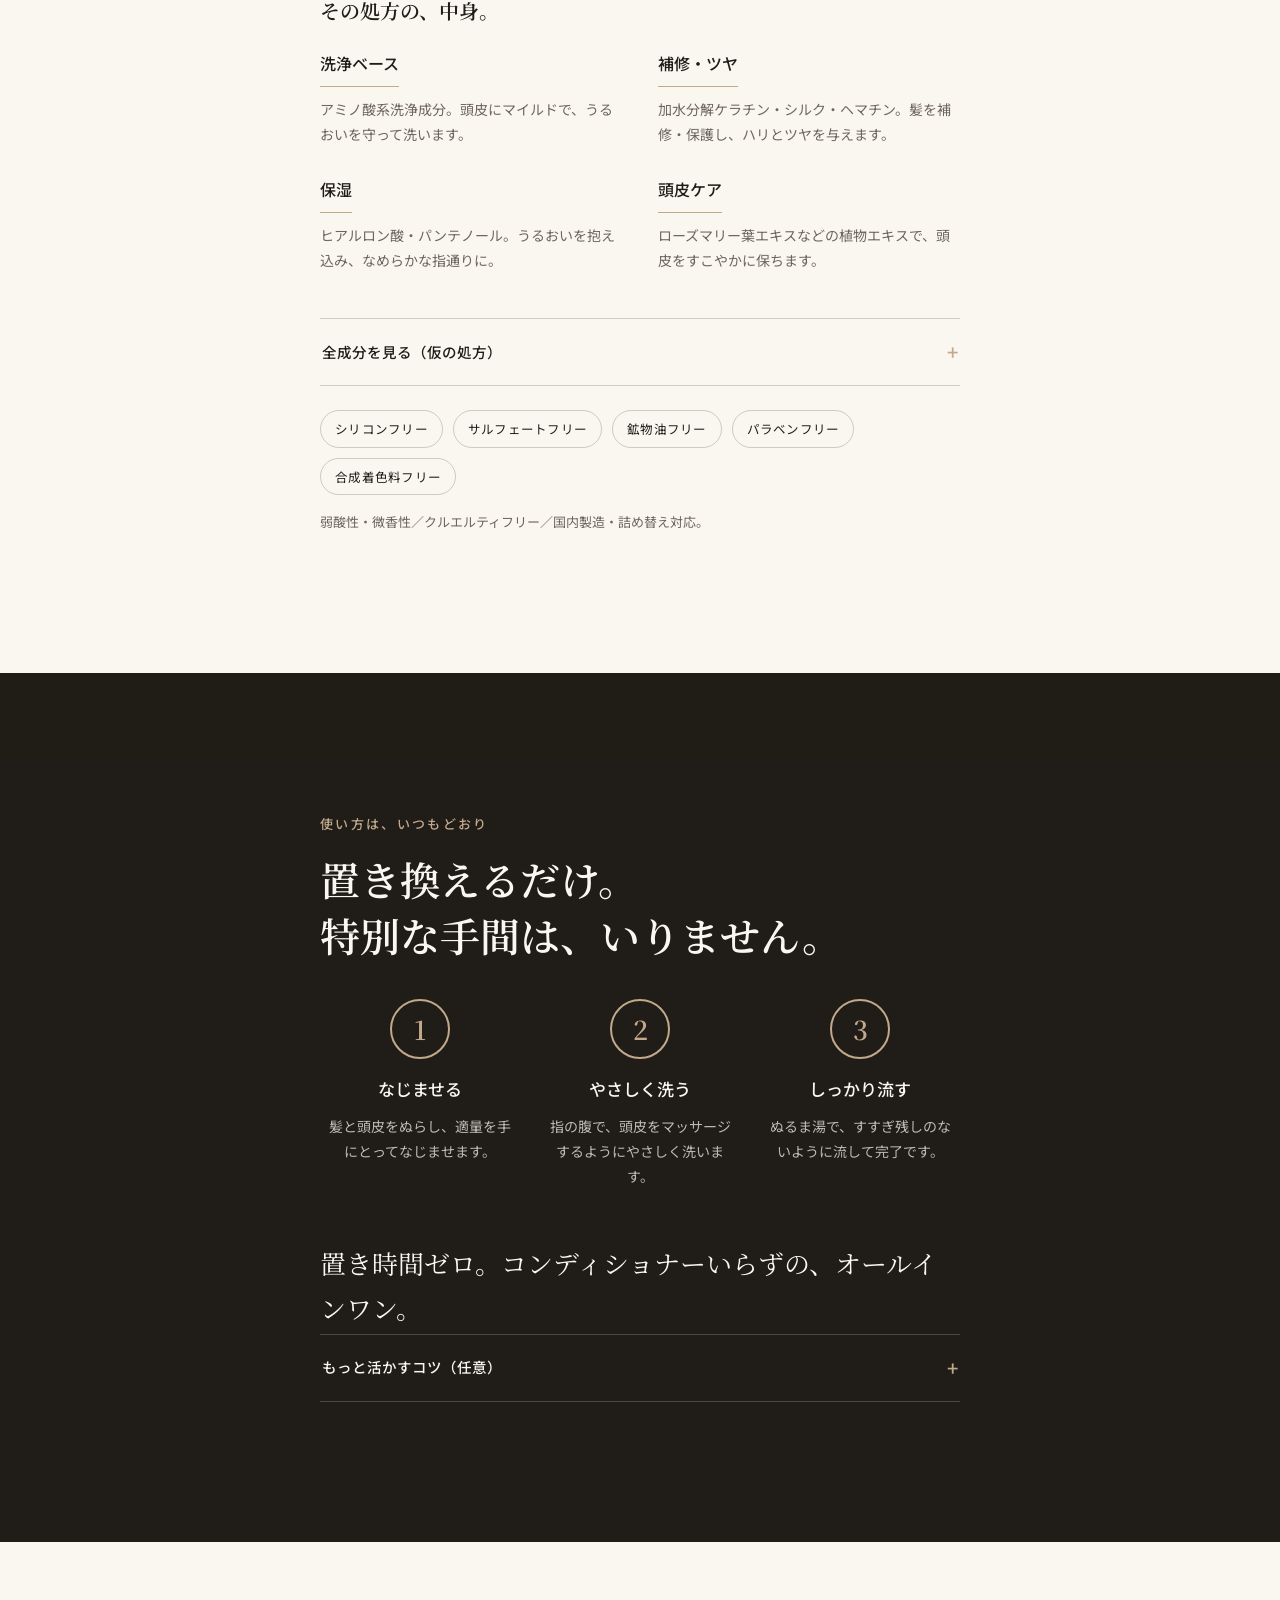
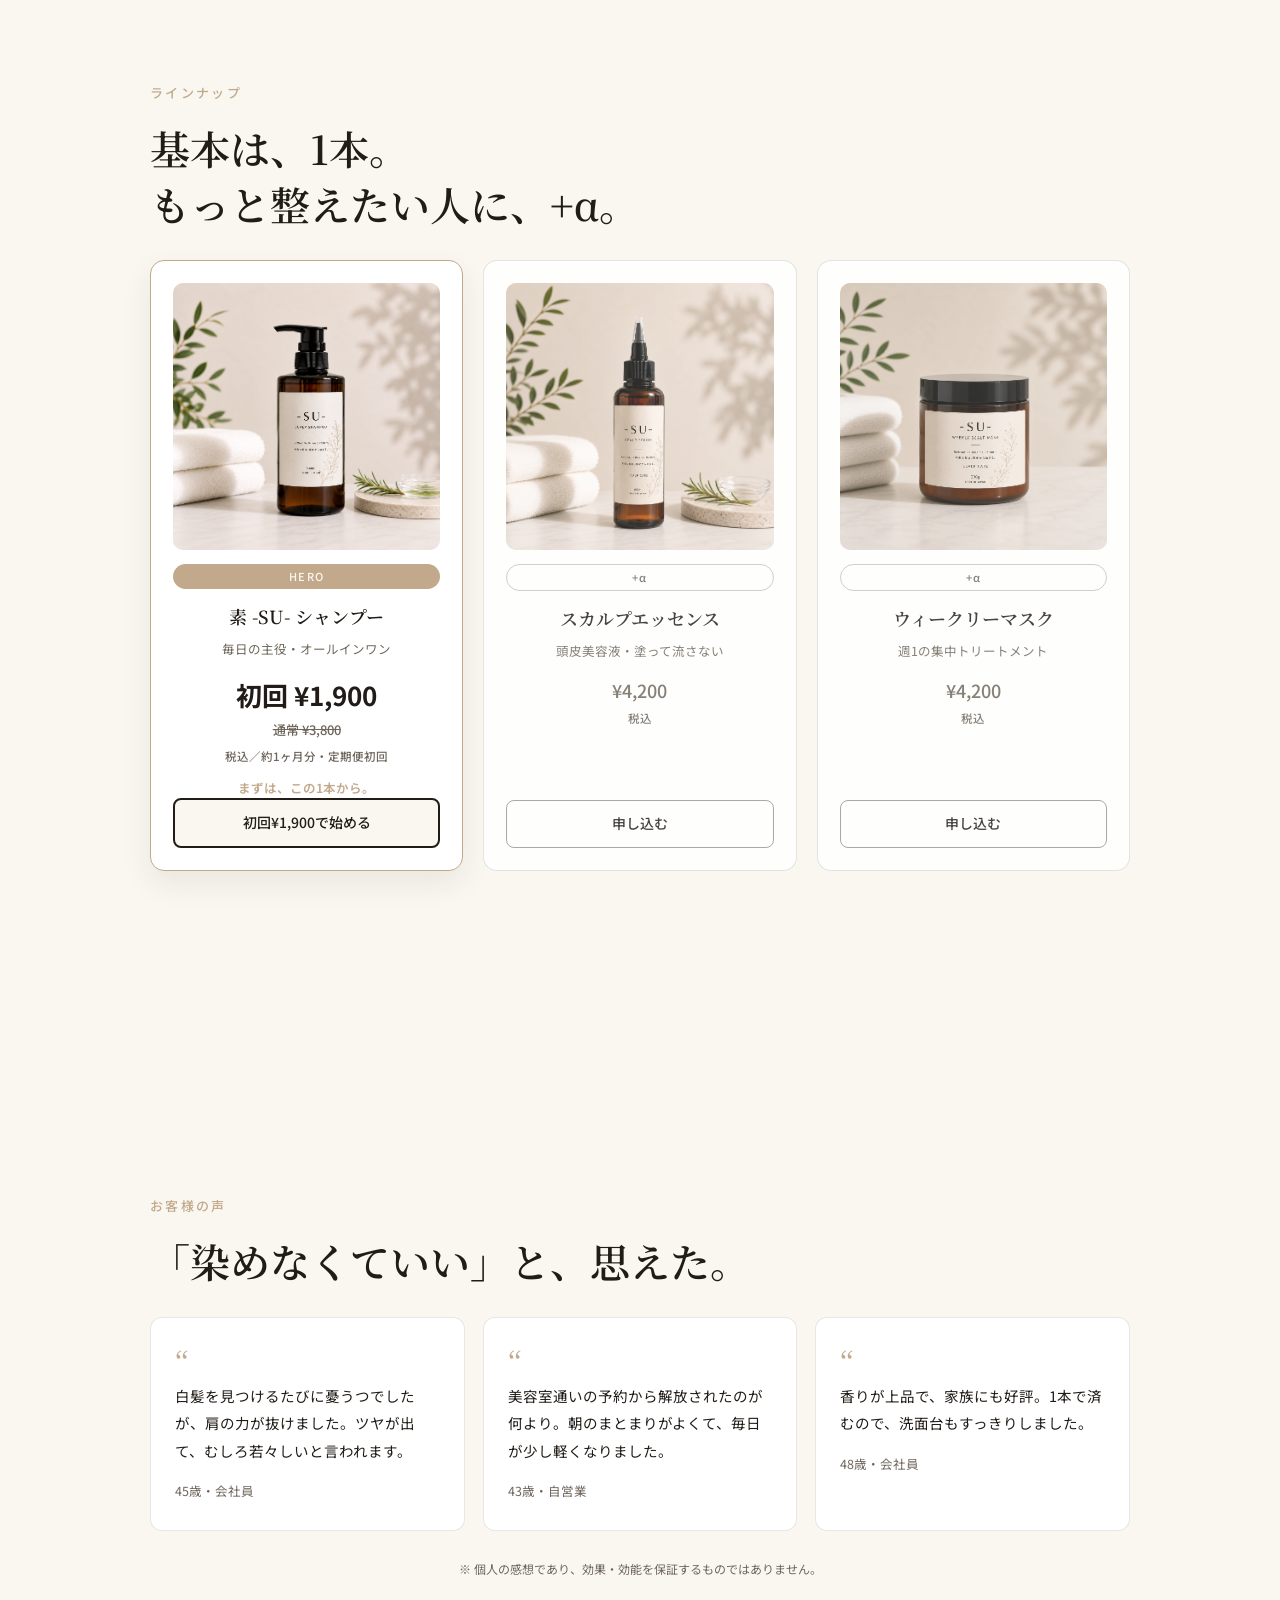
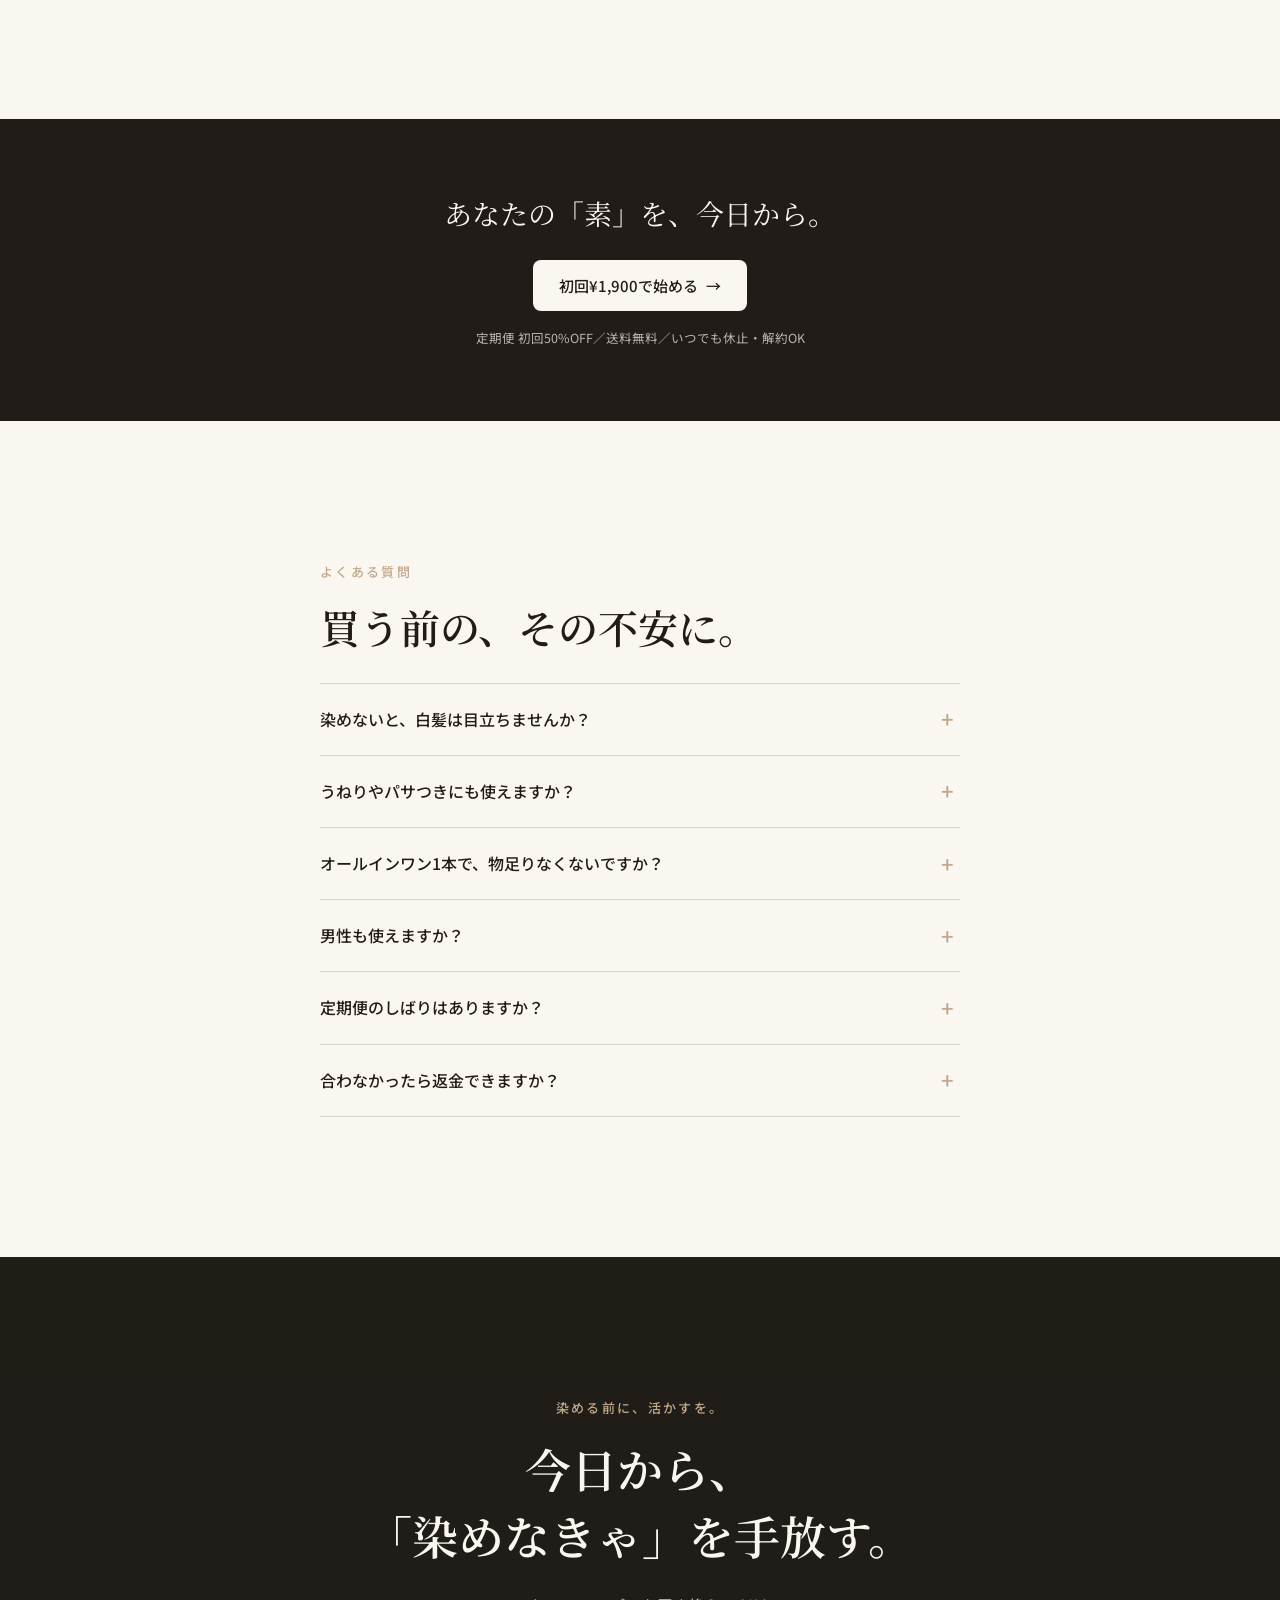
==== commit 3943735c: "更新-13" ====
--- a/index.html
+++ b/index.html
@@ -1,5 +1,5 @@
 <!DOCTYPE html>
-<!-- lang="ja" ＝ このページは日本語、とブラウザに伝える設定です -->
+
 <html lang="ja">
 
 <head>
@@ -18,7 +18,8 @@
   <meta property="og:type" content="website">
   <meta property="og:url" content="https://example.com/">
   <meta property="og:title" content="素 -SU- ｜ 染めなくても、美しい。40代からの染めない白髪ケア">
-  <meta property="og:description" content="隠すか、染めるか。その二択は、もう終わり。白髪を生かして、ツヤと抜け感で今のあなたを一番きれいに見せる、毎日のミニマルケア。">
+  <meta property="og:description"
+    content="素 -SU- は、40代からの染めない白髪ケアシャンプー。隠すか、染めるかの二択に疲れた方へ。うるおいとツヤで、白髪ごと美しく整えるオールインワンケア。初回50%OFF・30日間返金保証つき。">
   <!-- og:image は 1200×630px 推奨（SNSのサムネイルになる画像） -->
   <meta property="og:image" content="https://example.com/images/og-image.jpg">
   <meta property="og:locale" content="ja_JP">
@@ -27,7 +28,8 @@
   <!-- X（旧Twitter）カード -->
   <meta name="twitter:card" content="summary_large_image">
   <meta name="twitter:title" content="素 -SU- ｜ 染めなくても、美しい。40代からの染めない白髪ケア">
-  <meta name="twitter:description" content="隠すか、染めるか。その二択は、もう終わり。白髪を生かして、ツヤと抜け感で今のあなたを一番きれいに見せる、毎日のミニマルケア。">
+  <meta name="twitter:description"
+    content="素 -SU- は、40代からの染めない白髪ケアシャンプー。隠すか、染めるかの二択に疲れた方へ。うるおいとツヤで、白髪ごと美しく整えるオールインワンケア。初回50%OFF・30日間返金保証つき。">
   <meta name="twitter:image" content="https://example.com/images/og-image.jpg">
 
   <!-- ========== canonical URL ========== -->
@@ -40,7 +42,9 @@
   <meta name="robots" content="index, follow">
   <!-- 検索結果やSNSシェア時に出るタイトル・説明文 -->
   <title>素 -SU- ｜ 染めなくても、美しい。40代からの染めない白髪ケア</title>
-  <meta name="description" content="隠すか、染めるか。その二択は、もう終わり。白髪を生かして、ツヤと抜け感で“今のあなた”を一番きれいに見せる、毎日のミニマルケア。">
+  <!-- 修正案（約108文字） -->
+  <meta name="description"
+    content="素 -SU- は、40代からの染めない白髪ケアシャンプー。隠すか、染めるかの二択に疲れた方へ。うるおいとツヤで、白髪ごと美しく整えるオールインワンケア。初回50%OFF・30日間返金保証つき。">
 
   <!-- Google Fonts を読み込み（見出し＝Noto Serif JP / 本文＝Noto Sans JP） -->
   <link rel="preconnect" href="https://fonts.googleapis.com">
@@ -51,6 +55,79 @@
 
   <!-- 自分のCSSファイルを読み込み（見た目の設定はすべて style.css に書いてあります） -->
   <link rel="stylesheet" href="style.css">
+
+  <!-- </head> の直前あたりに追加 -->
+  <noscript>
+    <style>
+      .reveal {
+        opacity: 1 !important;
+        transform: none !important;
+      }
+    </style>
+  </noscript>
+
+  <!-- ========== 構造化データ（FAQ）==========
+       GoogleにFAQの内容を伝えるための埋め込みデータ。
+       画面には表示されませんが、検索結果でQ&Aがそのまま出る可能性があります。
+       中身は #faq セクションの質問・回答と完全に一致させています
+       （ズレがあるとGoogleに評価されないので、FAQ本文を直したらここも一緒に直してください）。
+  -->
+  <script type="application/ld+json">
+  {
+    "@context": "https://schema.org",
+    "@type": "FAQPage",
+    "mainEntity": [
+      {
+        "@type": "Question",
+        "name": "染めないと、白髪は目立ちませんか？",
+        "acceptedAnswer": {
+          "@type": "Answer",
+          "text": "ツヤとまとまりが出ると、髪全体が清潔で洗練された印象になり、白髪も自然になじみます。隠すのではなく“活かす”という考え方です。"
+        }
+      },
+      {
+        "@type": "Question",
+        "name": "うねりやパサつきにも使えますか？",
+        "acceptedAnswer": {
+          "@type": "Answer",
+          "text": "うるおいとツヤを与えて整えることで、まとまりやすい髪へ導きます。40代特有の髪の変化に寄り添う設計です。"
+        }
+      },
+      {
+        "@type": "Question",
+        "name": "オールインワン1本で、物足りなくないですか？",
+        "acceptedAnswer": {
+          "@type": "Answer",
+          "text": "基本は1本で完結します。さらに整えたい方には、頭皮美容液（スカルプエッセンス）と週1のウィークリーマスクをご用意しています。"
+        }
+      },
+      {
+        "@type": "Question",
+        "name": "男性も使えますか？",
+        "acceptedAnswer": {
+          "@type": "Answer",
+          "text": "はい。男女問わずお使いいただけるユニセックス設計です。香りも中性的なベルガモット＆ウッディにしています。"
+        }
+      },
+      {
+        "@type": "Question",
+        "name": "定期便のしばりはありますか？",
+        "acceptedAnswer": {
+          "@type": "Answer",
+          "text": "回数のしばりはありません。次回お届けの変更・休止・解約は、いつでも手続きいただけます。"
+        }
+      },
+      {
+        "@type": "Question",
+        "name": "合わなかったら返金できますか？",
+        "acceptedAnswer": {
+          "@type": "Answer",
+          "text": "初回のお届けに限り、30日間の返金保証をご用意しています。安心してお試しください。"
+        }
+      }
+    ]
+  }
+  </script>
 </head>
 
 <body>
@@ -168,7 +245,9 @@
            ※架空商品なので自社実績は載せず、出典のある市場データを使用しています。 -->
       <div class="problem__stat reveal">
         <p class="problem__stat-lead">気にしているのは、あなただけではありません。</p>
-        <p class="problem__stat-num">約7割<small>（72.7%）</small></p>
+        <p class="problem__stat-num">約7割<small>（<span class="js-countup" data-target="72.7"
+              data-decimals="1">0</span>%）</small>
+        </p>
         <p class="problem__stat-desc">白髪のある30〜40代女性が、白髪の“見た目への影響”を気にしている。</p>
         <p class="problem__stat-src">※ 株式会社ウィルミナ「おさぼり白髪の実態調査」（2026年）／白髪がある30〜40代女性 694名</p>
       </div>
@@ -281,7 +360,8 @@
       <!-- 市場データ（参考①②）：ブランドの主張＝「活かす＝美しい」を、出典付きの“好感度”で裏づけ。
            ※02は“問題”の裏づけ、ここは“活かすは素敵だと多くが思っている”という主張の裏づけ。 -->
       <div class="concept__stat reveal">
-        <p class="concept__stat-num">74.8<span>%</span></p>
+        <p class="concept__stat-num"><span class="js-countup" data-target="74.8"
+            data-decimals="1">0</span><span>%</span></p>
         <p class="concept__stat-desc">の人が「グレイヘアは素敵だと思う」と回答。</p>
         <p class="concept__stat-src">※ ホーユー「グレイヘアに関する意識・実態調査」（2022年）</p>
       </div>
@@ -323,7 +403,7 @@
   <section id="product" class="section section--light product">
     <div class="section__inner product__inner">
       <!-- 商品画像（差し替え用プレースホルダー） -->
-      <img src="images/shampoo.png" alt="素 -SU- シャンプー（オールインワン）200ml" class="product__photo"> <!-- 商品情報 -->
+      <img src="images/shampoo.png" alt="素 -SU- シャンプー（オールインワン）500ml" class="product__photo"> <!-- 商品情報 -->
       <div class="product__body">
         <p class="eyebrow reveal">これが、素 -SU-。</p>
         <h2 class="product__name reveal">素 -SU- シャンプー<small>（オールインワン）</small></h2>
@@ -392,7 +472,7 @@
            いまは仮で hero.mp4 を表示。本番では videos/science.mp4 などに差し替えてください。
            （動画は figure＝図版、figcaption＝そのキャプション、で意味づけしています） -->
       <figure class="science__video reveal">
-        <video class="science__video-el" controls playsinline muted poster="images/science.png">
+        <video class="science__video-el" controls playsinline muted poster="images/science.jpg">
           <source src="videos/science.mp4" type="video/mp4">
           お使いのブラウザは動画の表示に対応していません。
         </video>
@@ -407,8 +487,8 @@
           <span class="science__point-num" aria-hidden="true">01</span>
           <h3 class="science__point-name">うねりが出やすく</h3>
           <p class="science__point-desc">髪が素直に下りにくくなり、雨の日や午後に広がりやすくなります。<br>
-            顔の皮膚と同じように頭皮もたるむため、
-            頭皮がゆるみ、毛穴の形がわずかに変化。
+            顔の皮膚と同じように頭皮もたるみ、
+            毛穴の形がわずかに変化。
             そこから生える髪に、うねりやクセが出やすくなります。</p>
         </li>
         <li class="science__point reveal">
@@ -488,7 +568,7 @@
 
       <div class="beforeafter__grid">
         <figure class="beforeafter__item reveal">
-          <img src="images/before.png" alt="ビフォー">
+          <img src="images/before.png" alt="使用前：パサつき・広がりが気になる状態">
           <figcaption class="beforeafter__cap"><span class="beforeafter__stage">使用前</span>パサつき・広がりが気になる状態</figcaption>
         </figure>
         <figure class="beforeafter__item reveal">
@@ -497,7 +577,7 @@
           </figcaption>
         </figure>
         <figure class="beforeafter__item reveal">
-          <img src="images/after-2.png" alt="アフター２">
+          <img src="images/after-2.png" alt="4週間後：光を返すツヤで、洗練された印象の髪">
           <figcaption class="beforeafter__cap"><span class="beforeafter__stage">4週間後</span>光を返すツヤで、洗練された印象に</figcaption>
         </figure>
       </div>
@@ -668,7 +748,7 @@
       <div class="lineup__grid">
         <!-- ヒーロー商品（主役なので強調） -->
         <article class="lineup__card lineup__card--hero reveal">
-          <img src="images/lineup-shampoo.png" alt="シャンプー">
+          <img src="images/lineup-shampoo.png" alt="素 -SU- シャンプー">
           <p class="lineup__tag">HERO</p>
           <h3 class="lineup__name">素 -SU- シャンプー</h3>
           <p class="lineup__role">毎日の主役・オールインワン</p>
--- a/style.css
+++ b/style.css
@@ -80,49 +80,6 @@
 }
 
 
-/* -----------------------------------------------------------------
-   3. ヘッダー（画面上部に追従）
------------------------------------------------------------------ */
-.site-header {
-  position: fixed;
-  /* スクロールしても上部に固定 */
-  top: 0;
-  left: 0;
-  right: 0;
-  z-index: 10;
-  display: flex;
-  align-items: center;
-  justify-content: space-between;
-  padding: 22px var(--pad-x);
-  transition: background 0.3s, backdrop-filter 0.3s, padding 0.3s;
-}
-
-
-.logo {
-  font-family: var(--font-sans);
-  font-weight: 500;
-  font-size: 17px;
-  letter-spacing: 0.08em;
-  color: var(--color-offwhite);
-}
-
-.header-cta {
-  /* スマホでは画面下の追従CTAに役割を任せるため、ここでは隠します。
-     PCでは min-width 側で display:inline-block に戻して表示します。 */
-  display: none;
-  font-size: 13px;
-  letter-spacing: 0.04em;
-  padding: 8px 18px;
-  border: 1px solid rgba(250, 247, 241, 0.5);
-  /* 細い枠線のゴーストボタン */
-  border-radius: 6px;
-  transition: background 0.25s, color 0.25s;
-}
-
-.header-cta:hover {
-  background: var(--color-offwhite);
-  color: var(--color-ink);
-}
 
 
 /* -----------------------------------------------------------------
@@ -785,10 +742,6 @@
     --pad-x: 80px;
   }
 
-  /* ヘッダー右上のCTAを表示（スマホでは隠していた要素） */
-  .header-cta {
-    display: inline-block;
-  }
 
   /* ヒーロー：スマホで空けた追従CTA用の下余白を解除＋サブコピーを少し大きく */
   .hero {
@@ -2926,4 +2879,5 @@
   /* ここが角丸の数値。お好みで調整可 */
   object-fit: cover;
   /* 画像の比率が枠と違っても切り抜いて綺麗に収める */
-}+}
+
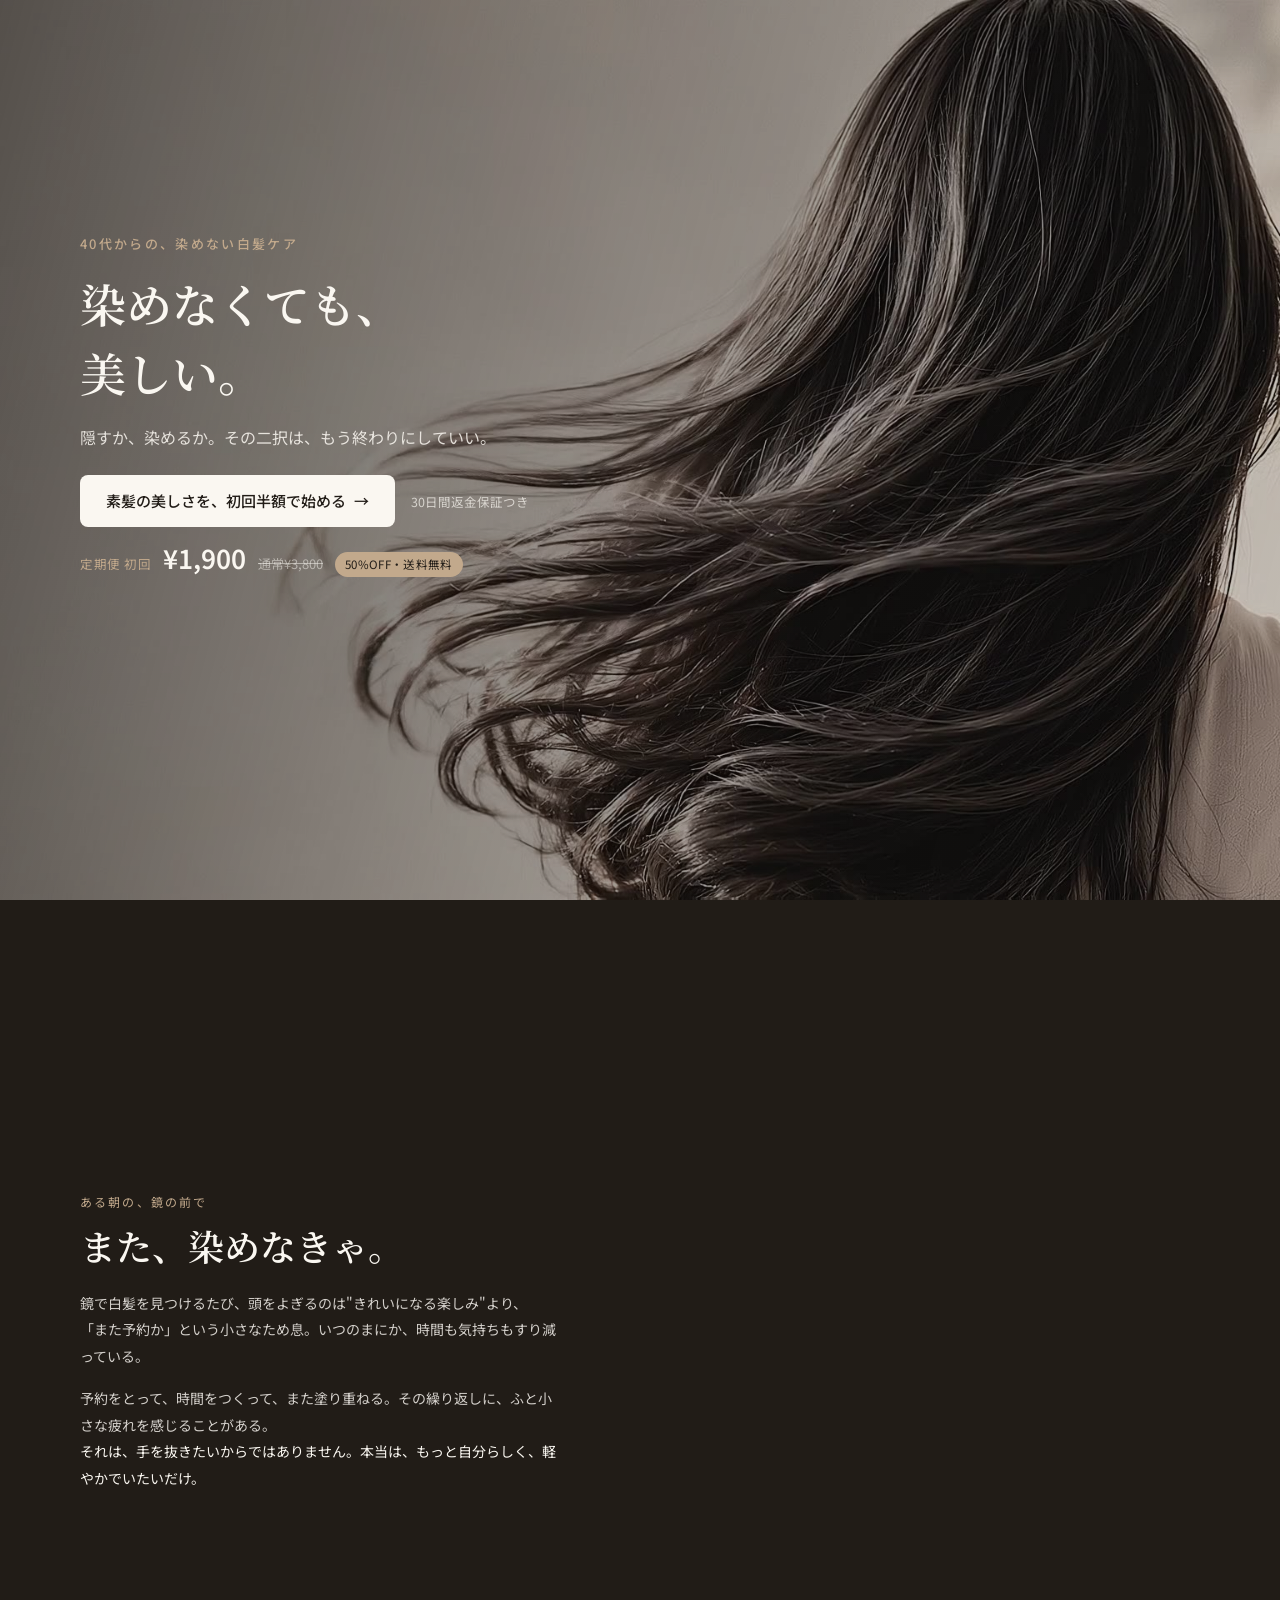
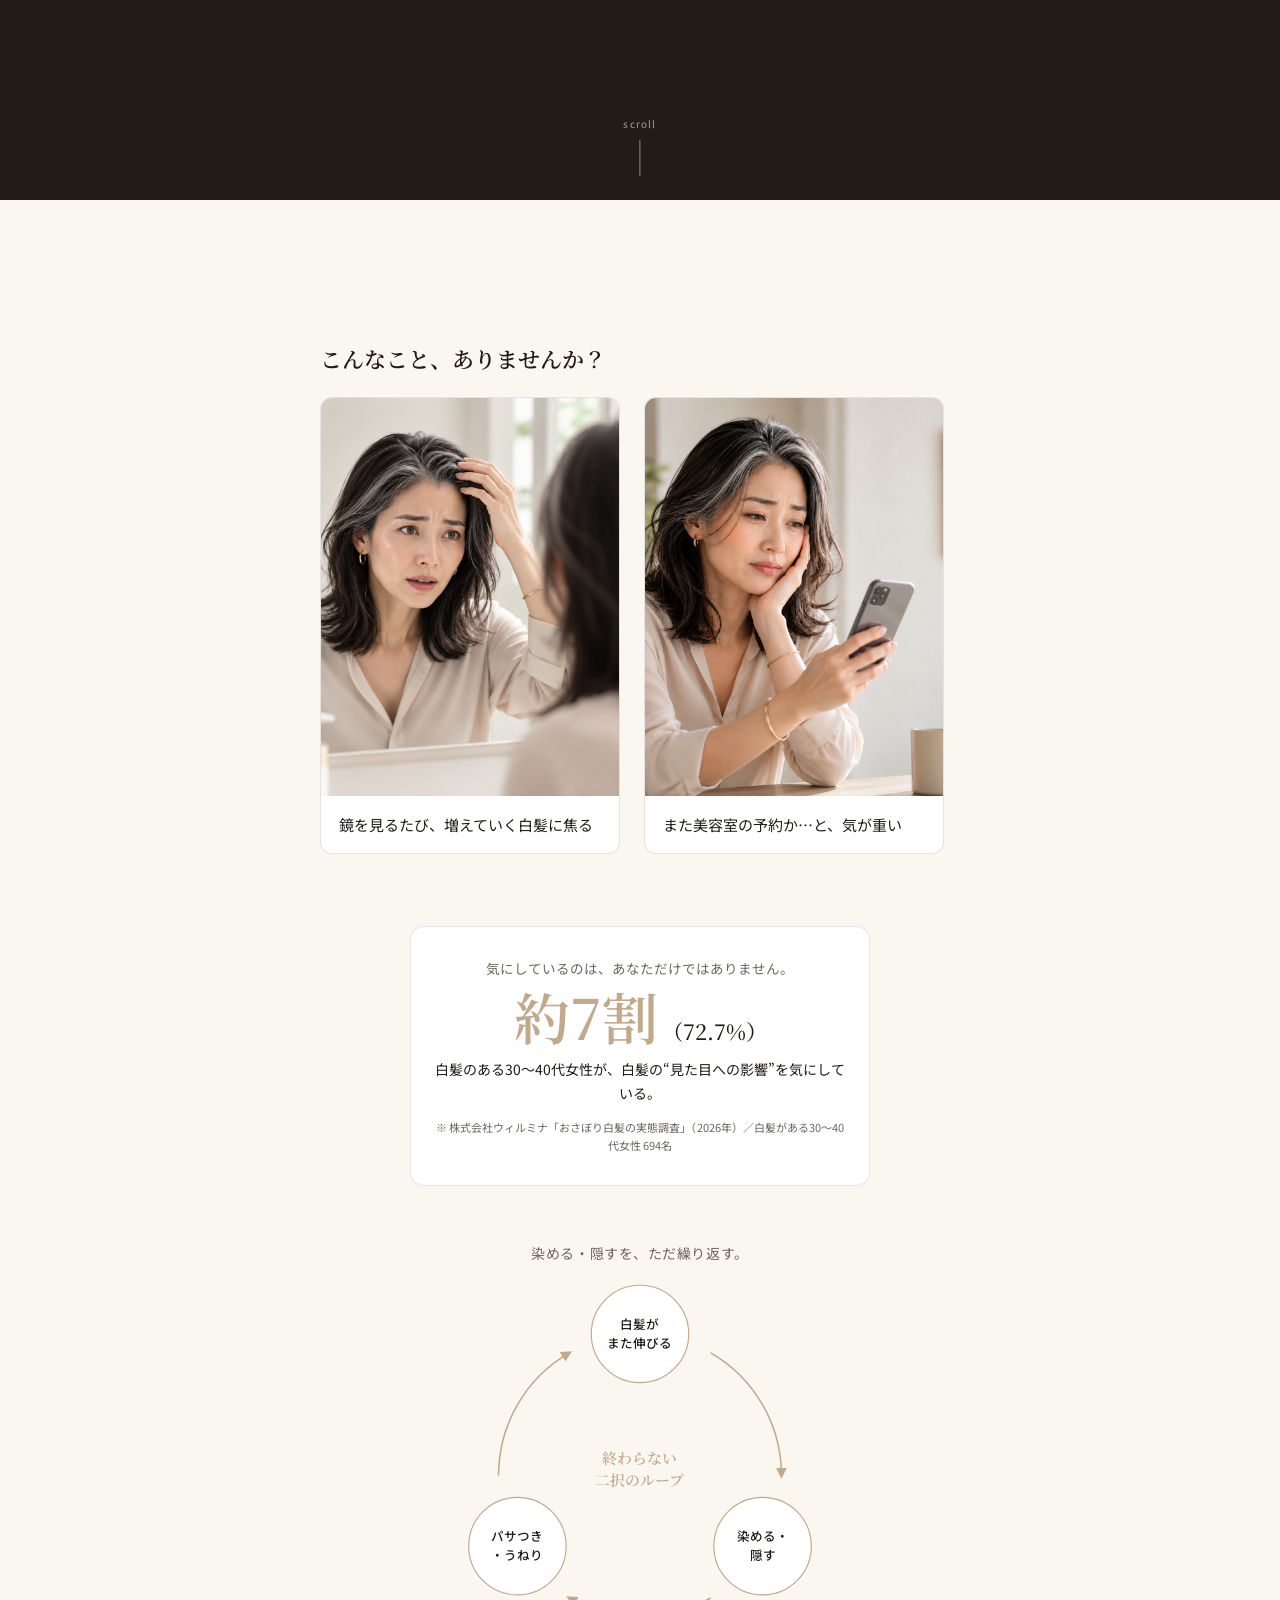
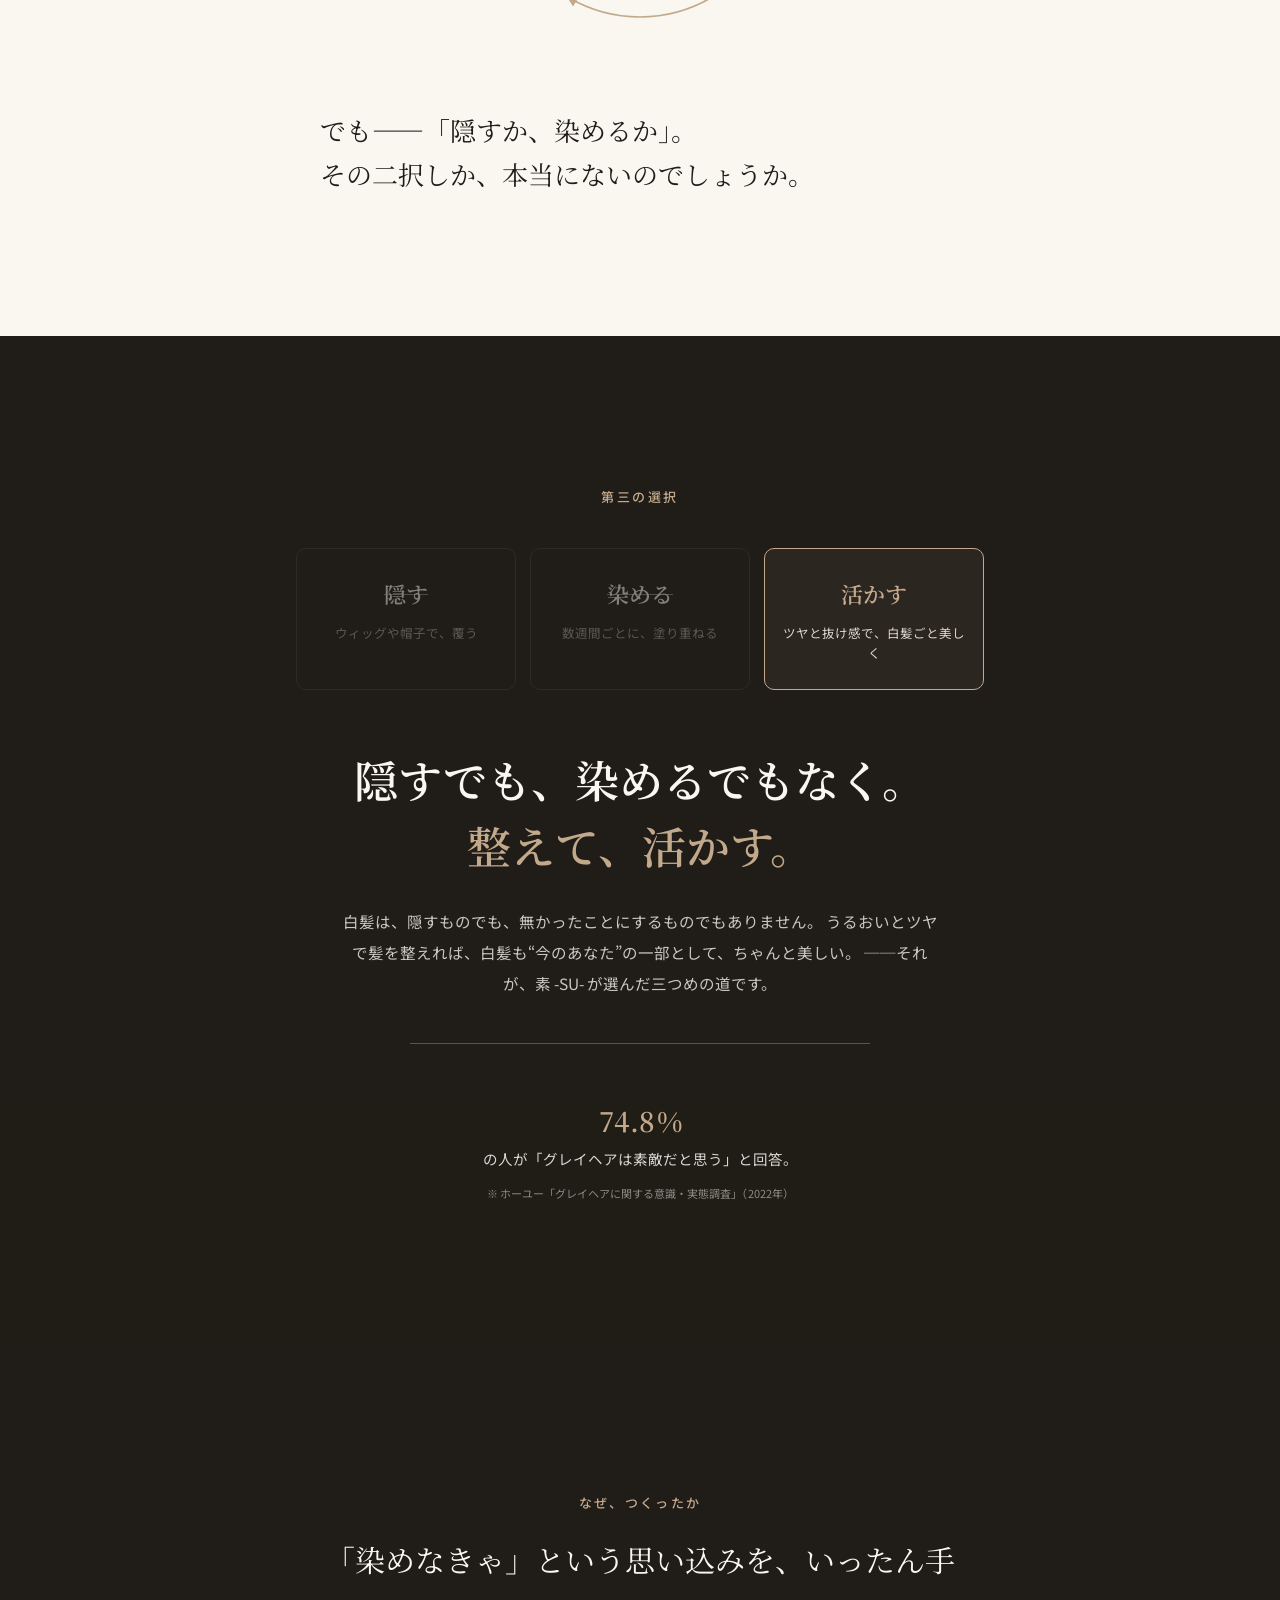
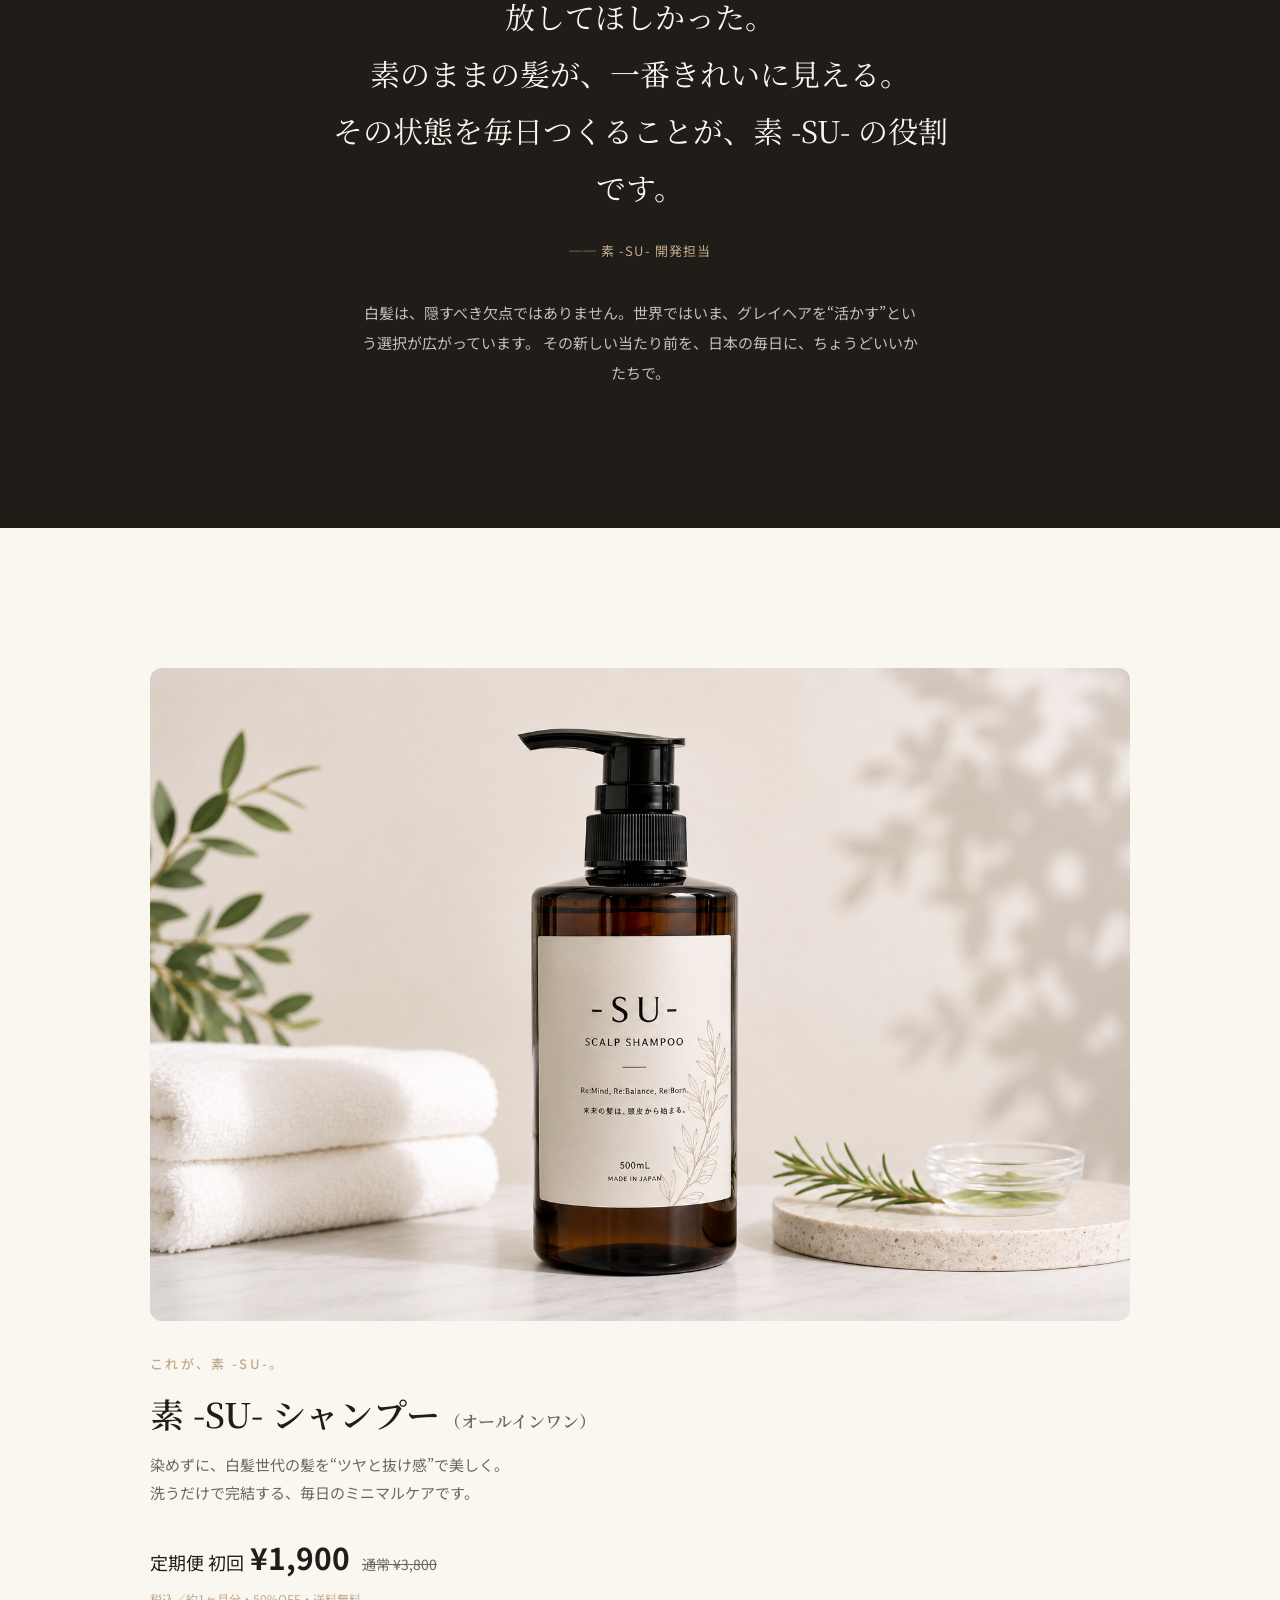
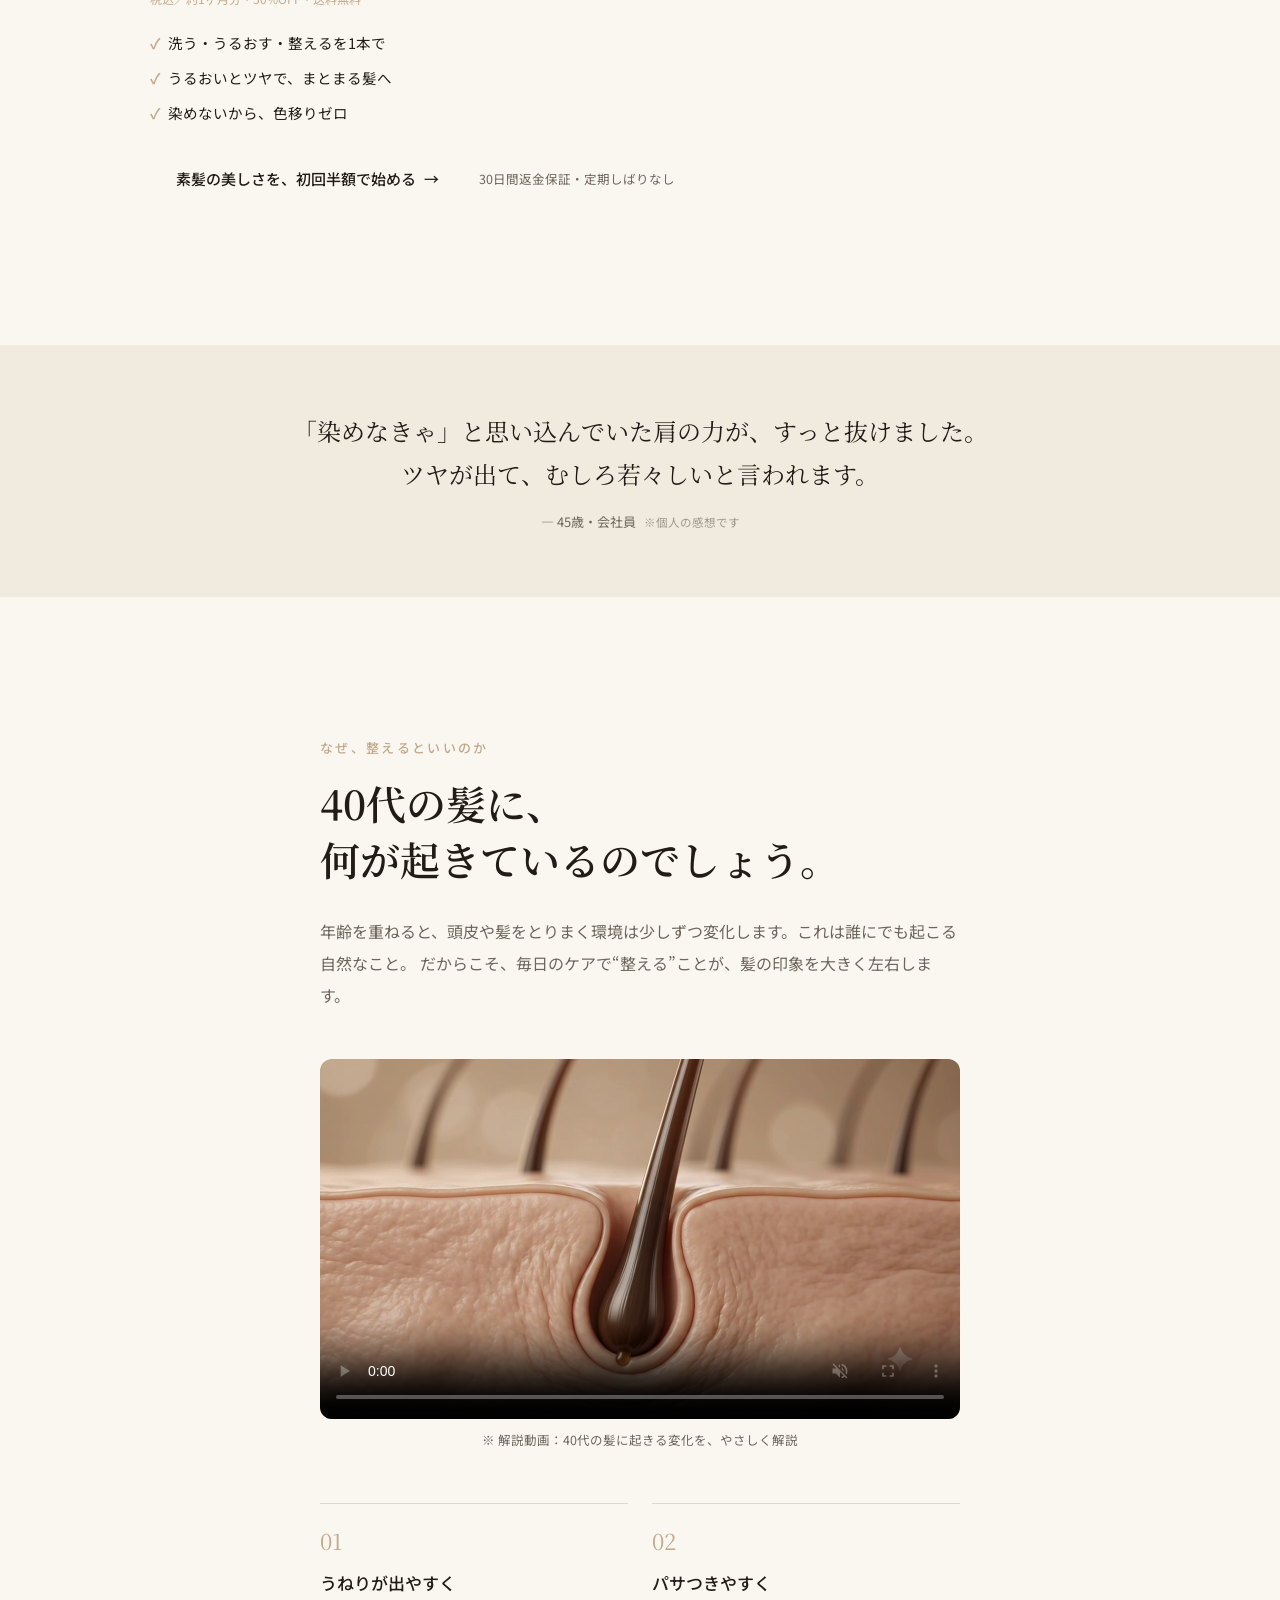
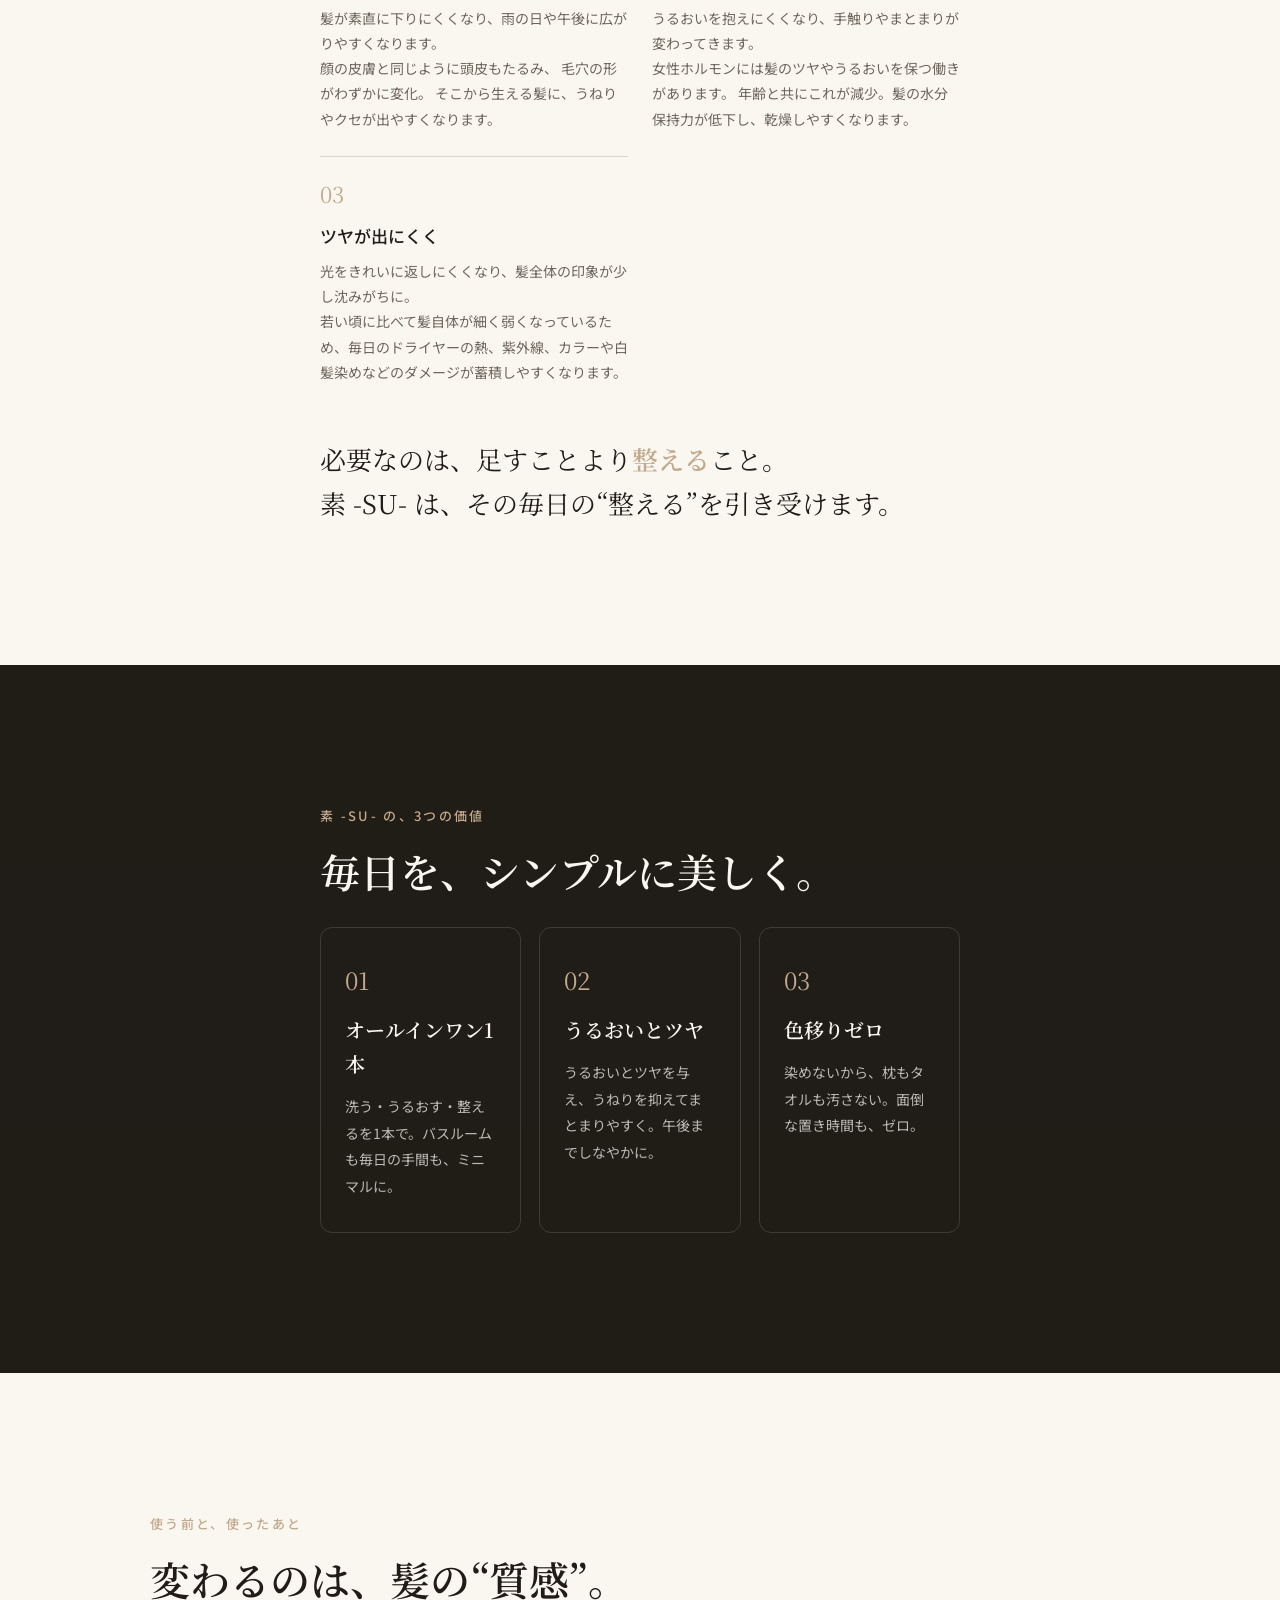
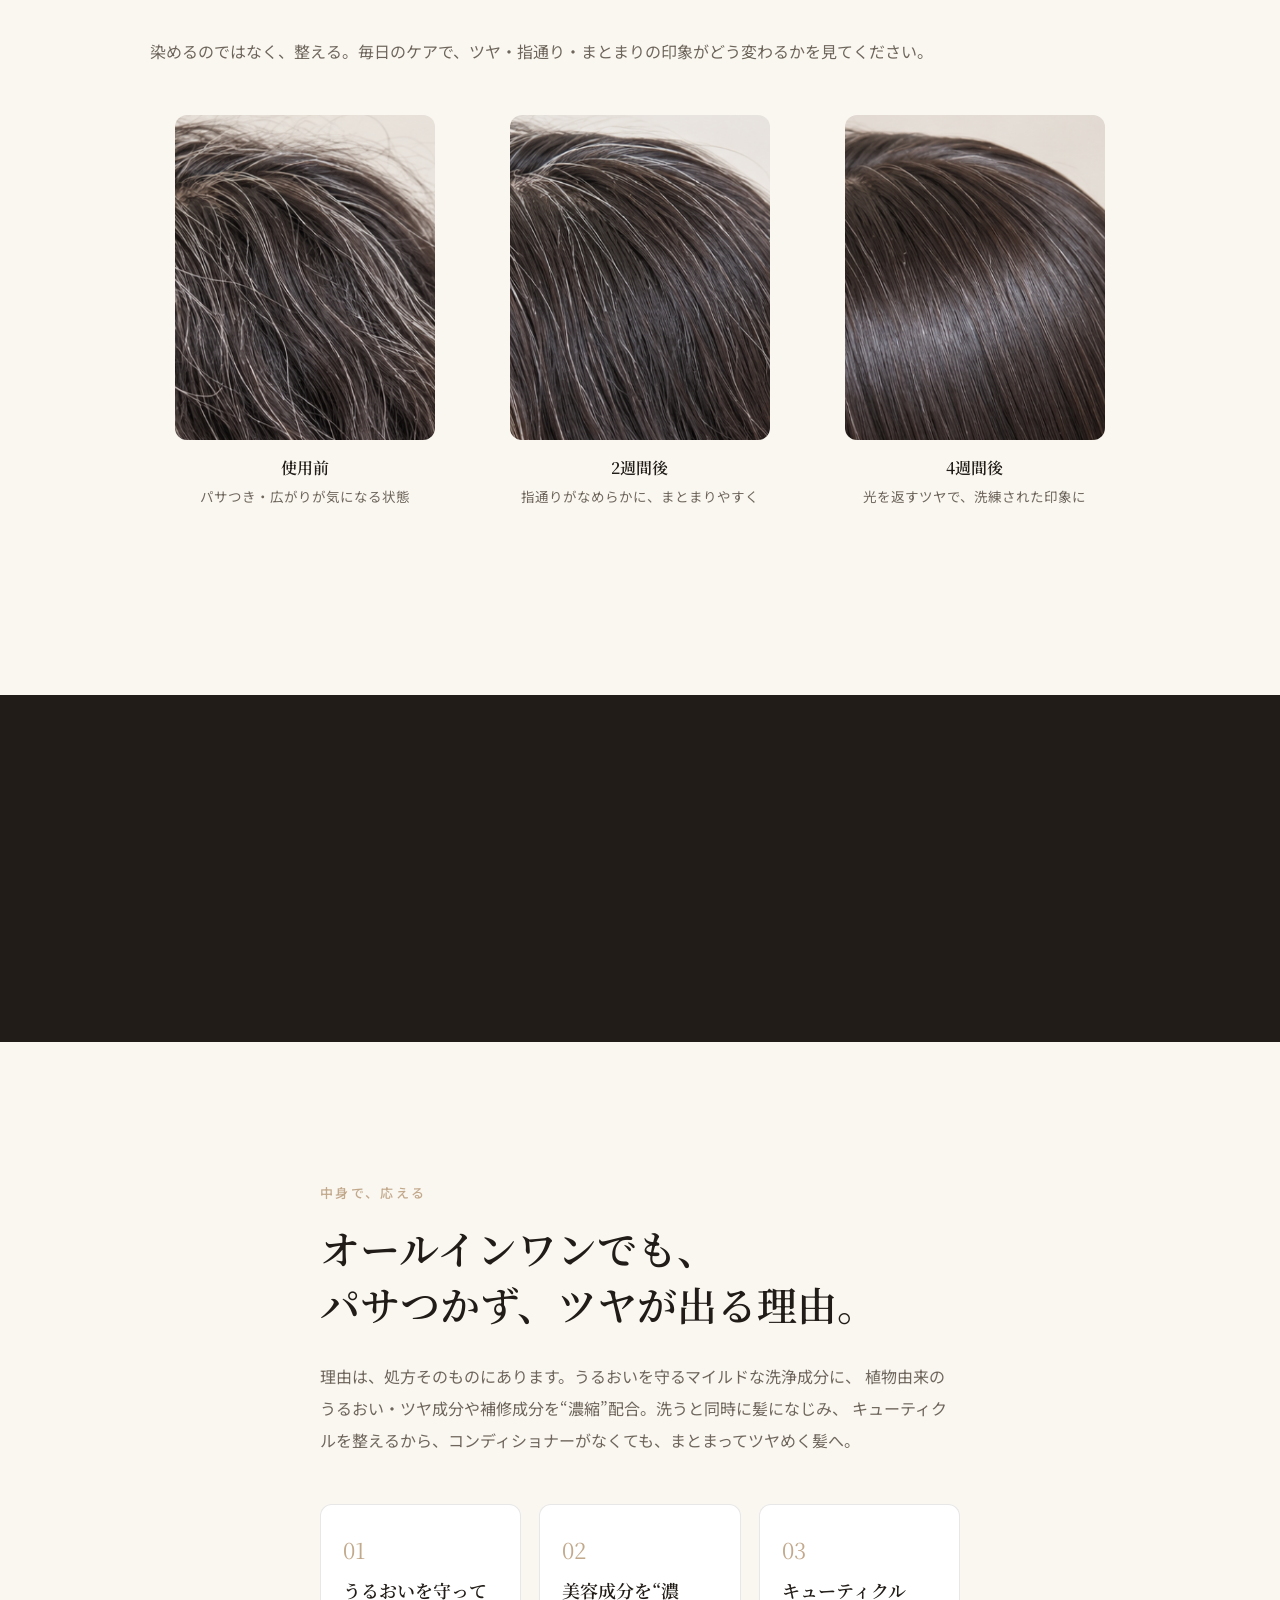
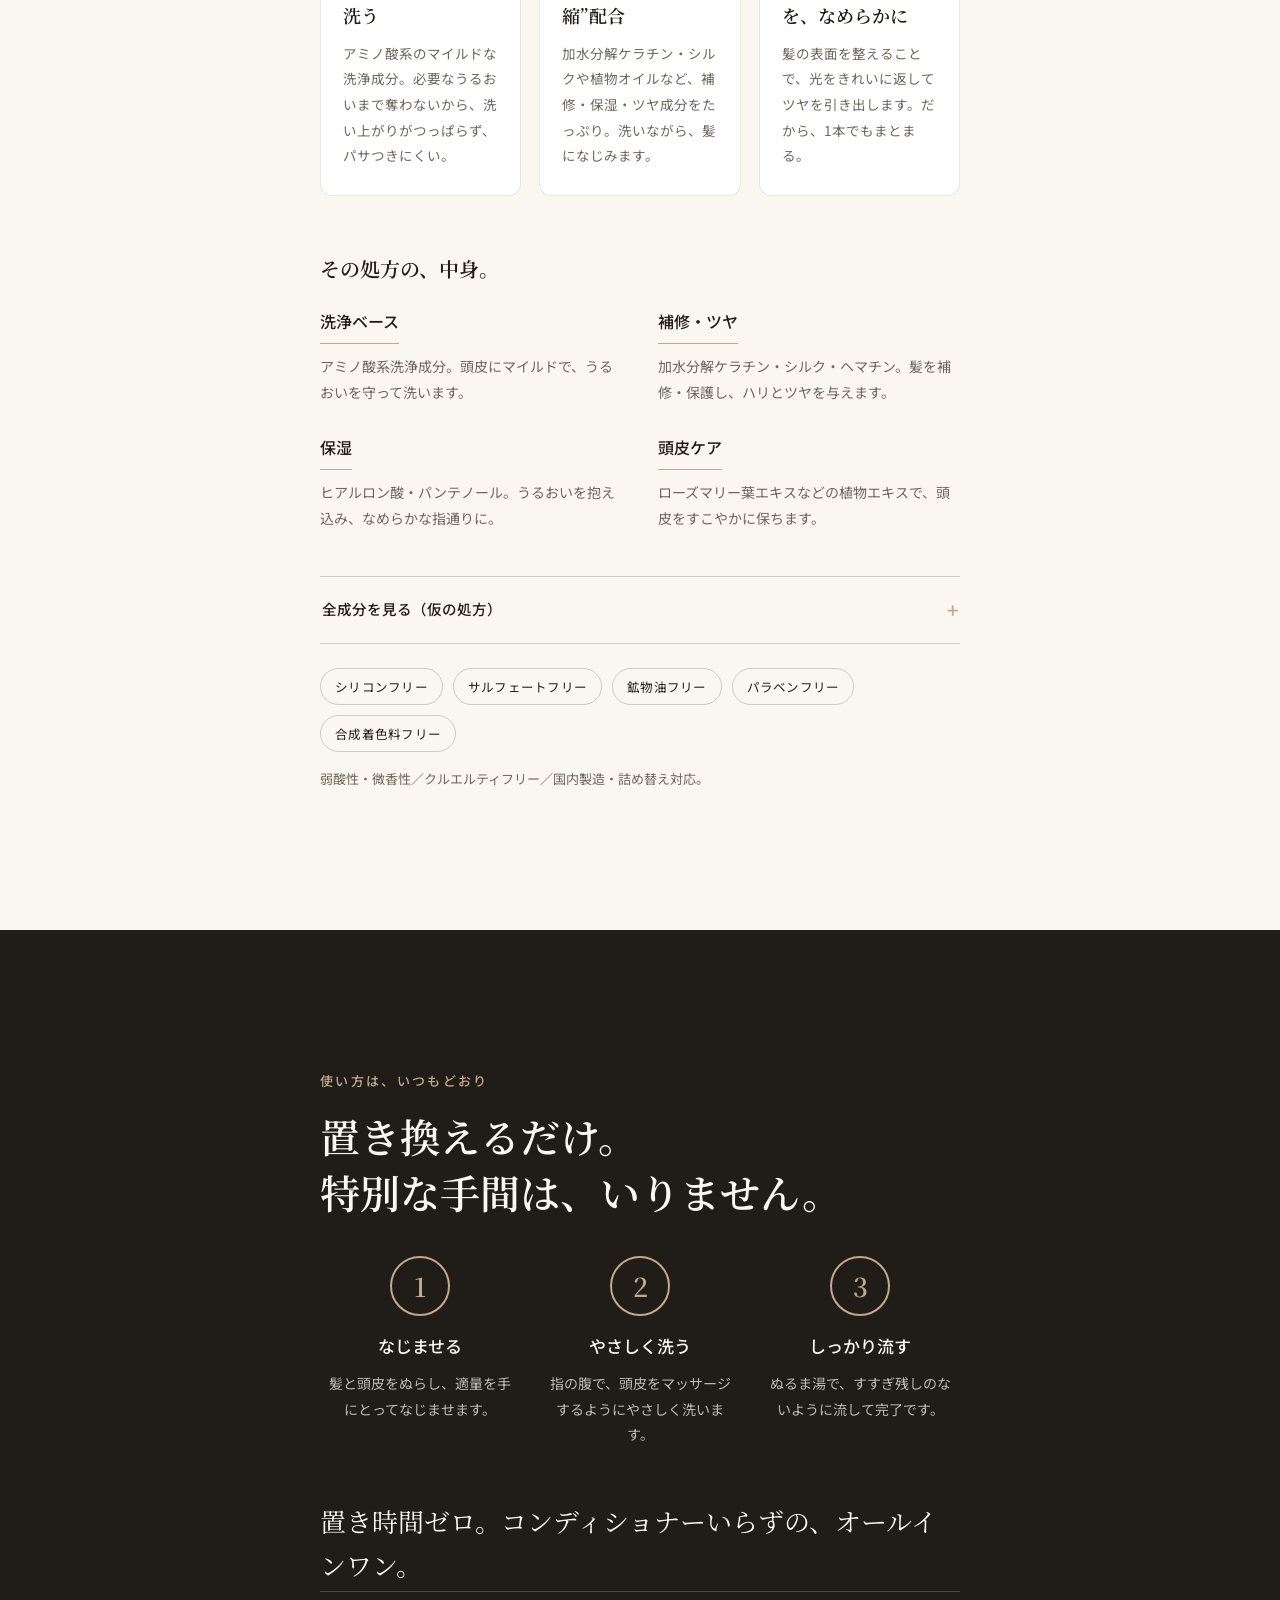
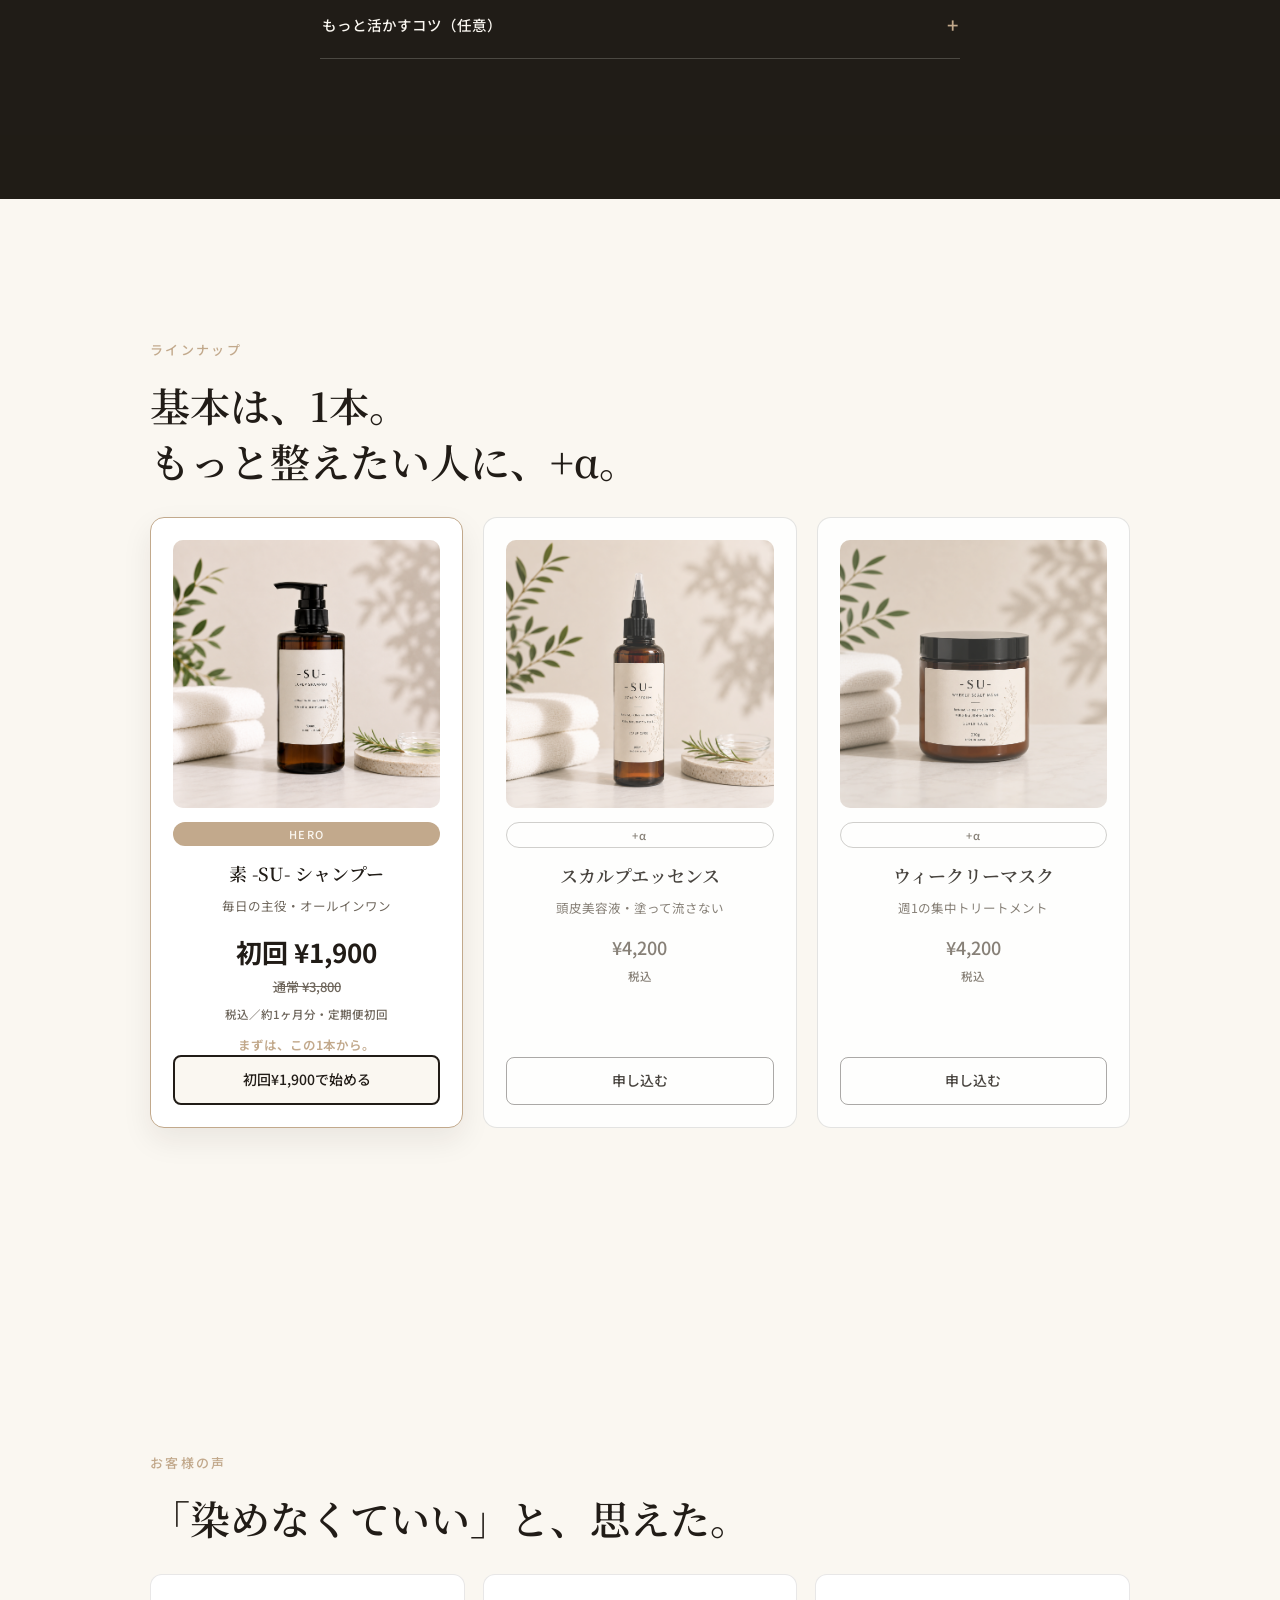
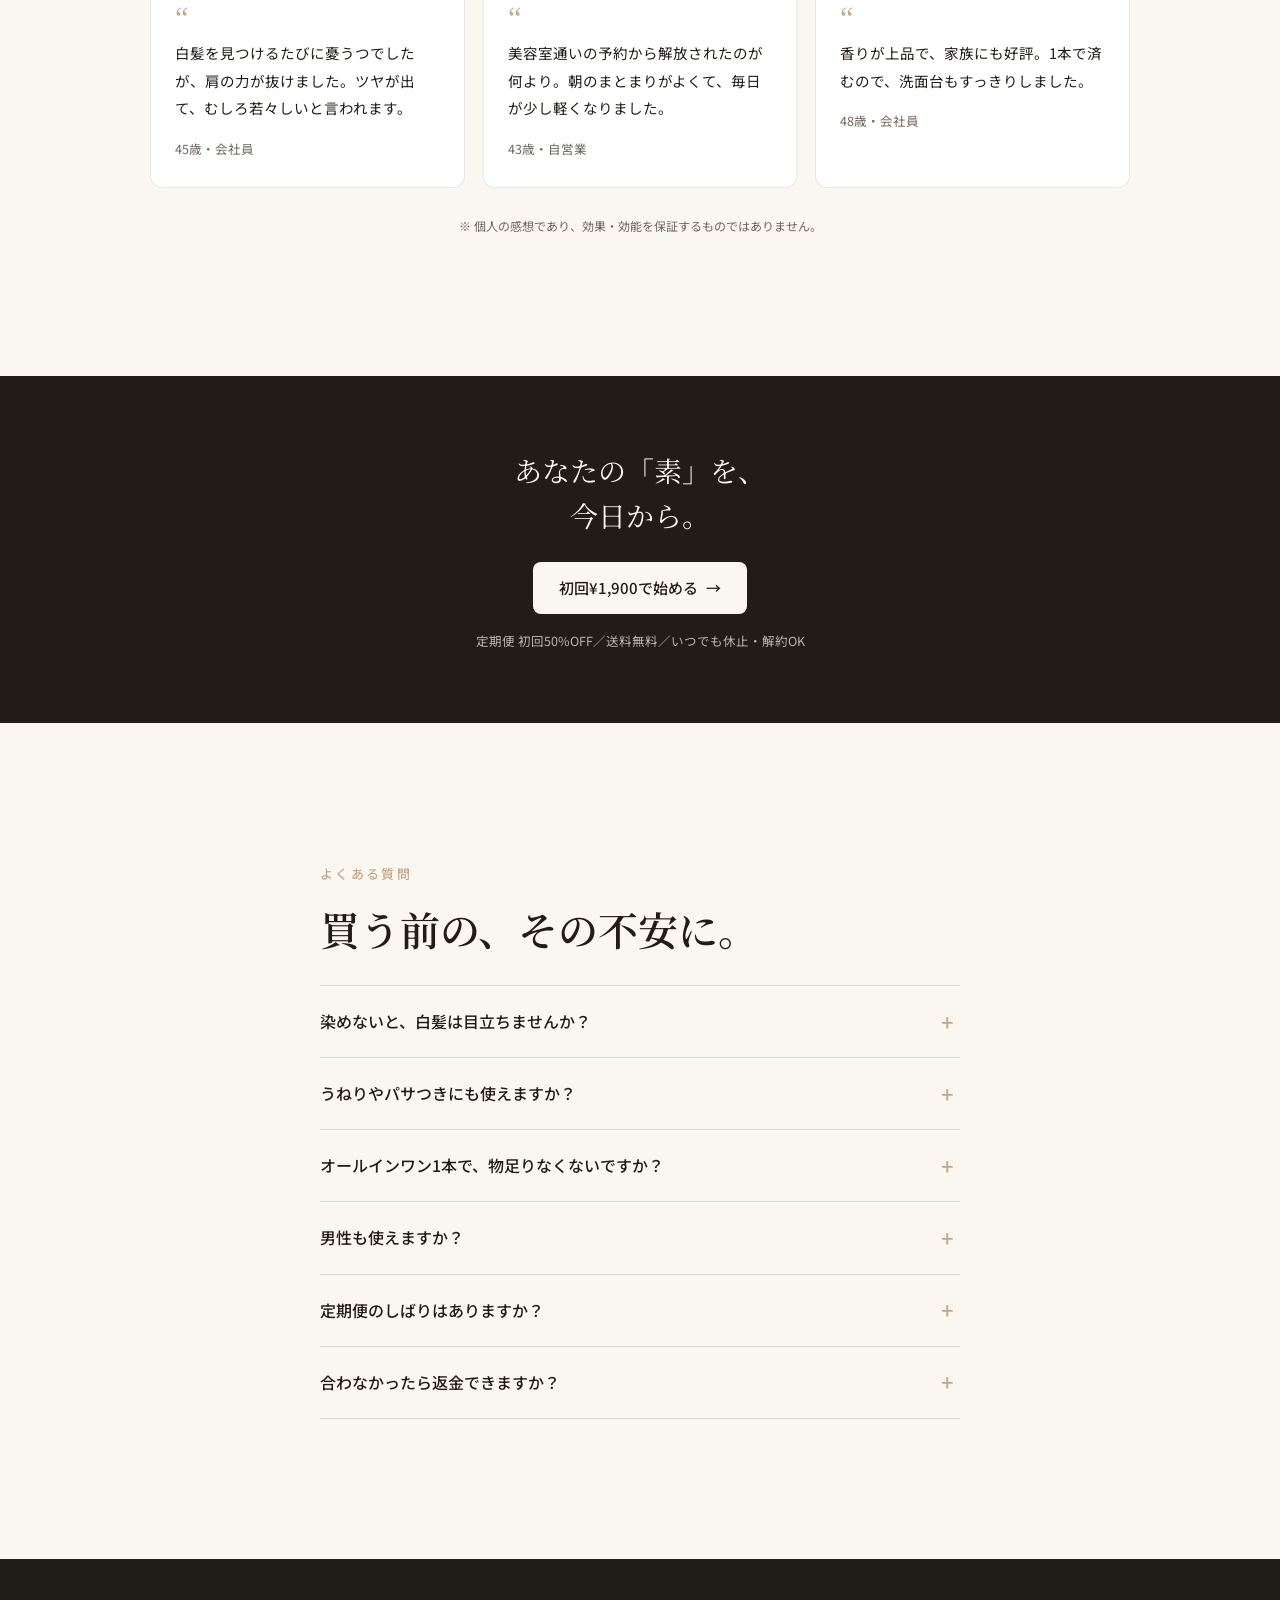
==== commit c0dab779: "更新-22" ====
--- a/index.html
+++ b/index.html
@@ -16,12 +16,12 @@
   <!-- ========== OGP（SNSシェア用）========== -->
   <!-- og:url は本番の実URLに差し替えること -->
   <meta property="og:type" content="website">
-  <meta property="og:url" content="https://example.com/">
+  <meta property="og:url" content="https://yuraharu8910.github.io/su-lp/">
   <meta property="og:title" content="素 -SU- ｜ 染めなくても、美しい。40代からの染めない白髪ケア">
   <meta property="og:description"
     content="素 -SU- は、40代からの染めない白髪ケアシャンプー。隠すか、染めるかの二択に疲れた方へ。うるおいとツヤで、白髪ごと美しく整えるオールインワンケア。初回50%OFF・30日間返金保証つき。">
   <!-- og:image は 1200×630px 推奨（SNSのサムネイルになる画像） -->
-  <meta property="og:image" content="https://example.com/images/og-image.jpg">
+  <meta property="og:image" content="https://yuraharu8910.github.io/su-lp/images/og-image.jpg">
   <meta property="og:locale" content="ja_JP">
   <meta property="og:site_name" content="素 -SU-">
 
@@ -30,12 +30,12 @@
   <meta name="twitter:title" content="素 -SU- ｜ 染めなくても、美しい。40代からの染めない白髪ケア">
   <meta name="twitter:description"
     content="素 -SU- は、40代からの染めない白髪ケアシャンプー。隠すか、染めるかの二択に疲れた方へ。うるおいとツヤで、白髪ごと美しく整えるオールインワンケア。初回50%OFF・30日間返金保証つき。">
-  <meta name="twitter:image" content="https://example.com/images/og-image.jpg">
+  <meta name="twitter:image" content="https://yuraharu8910.github.io/su-lp/images/og-image.jpg">
 
   <!-- ========== canonical URL ========== -->
   <!-- 同じページが複数のURLでアクセスできるとき、検索エンジンに"正規のURL"を教える設定 -->
-  <!-- 例：https://example.com/ と https://example.com/index.html は別URLとして扱われる -->
-  <link rel="canonical" href="https://example.com/">
+  <!-- 例：https://yuraharu8910.github.io/su-lp/ と https://yuraharu8910.github.io/su-lp/index.html は別URLとして扱われる -->
+  <link rel="canonical" href="https://yuraharu8910.github.io/su-lp/">
 
   <!-- ========== robots（検索エンジンへの指示）========== -->
   <!-- index：検索結果に載せてOK、follow：リンクを辿ってOK。本番では必ず設定。 -->
@@ -162,7 +162,7 @@
     <!-- ① 1枚目：キャッチコピー＋CTA（画面1枚分） -->
     <div class="hero__inner hero__inner--first">
       <p class="hero__eyebrow">40代からの、染めない白髪ケア</p>
-      <h1 class="hero__title">染めなくても、美しい。</h1>
+      <h1 class="hero__title">染めなくても、<br>美しい。</h1>
       <p class="hero__subtitle">
         隠すか、染めるか。その二択は、もう終わりにしていい。
       </p>
@@ -318,9 +318,8 @@
   <section id="concept" class="concept">
 
     <!-- SP用背景動画（PCではCSSで非表示） -->
-    <video class="concept__video" autoplay muted loop playsinline poster="images/sp-section-dark.png">
-      <source src="videos/bg-dark.mp4" type="video/mp4">
-    </video>
+    <!-- After：静止画に変更。class名はそのまま残すのでCSSはノータッチでOK -->
+    <img src="images/sp-section-dark.png" class="concept__video" alt="" aria-hidden="true">
     <div class="concept__inner">
 
       <!-- アイブロウ（このセクションの主題ラベル） -->
@@ -381,9 +380,11 @@
       <p class="eyebrow reveal">なぜ、つくったか</p>
 
       <!-- 開発者の言葉（blockquote＝引用。意味的にも正しいタグ） -->
-      <blockquote class="brandstory__quote reveal">
-        「染めなきゃ」という思い込みを、いったん手放してほしかった。
-        素のままの髪が、一番きれいに見える。その状態を毎日つくることが、素 -SU- の役割です。
+      <!-- reveal：ブロック全体の初回フェードイン／js-quote-reveal：1文ずつの時間差表示 -->
+      <blockquote class="brandstory__quote reveal js-quote-reveal">
+        <span class="quote-line">「染めなきゃ」という思い込みを、いったん手放してほしかった。</span>
+        <span class="quote-line">素のままの髪が、一番きれいに見える。</span>
+        <span class="quote-line">その状態を毎日つくることが、素 -SU- の役割です。</span>
       </blockquote>
       <p class="brandstory__sign reveal">── 素 -SU- 開発担当</p>
 
@@ -446,7 +447,11 @@
   ============================================================ -->
   <section class="miniproof">
     <div class="miniproof__inner reveal">
-      <p class="miniproof__quote">「染めなきゃ」と思い込んでいた肩の力が、すっと抜けました。ツヤが出て、むしろ若々しいと言われます。</p>
+      <!-- js-quote-reveal：1文ずつ時間差でふわっと表示（script.js側で制御） -->
+      <p class="miniproof__quote js-quote-reveal">
+        <span class="quote-line">「染めなきゃ」と思い込んでいた肩の力が、すっと抜けました。</span>
+        <span class="quote-line">ツヤが出て、むしろ若々しいと言われます。</span>
+      </p>
       <p class="miniproof__by">— 45歳・会社員<span>※個人の感想です</span></p>
     </div>
   </section>
@@ -522,9 +527,8 @@
   ============================================================ -->
   <section id="features" class="section section--dark features">
     <!-- SP用背景動画（PCではCSSで非表示） -->
-    <video class="section-dark__video" autoplay muted loop playsinline poster="images/sp-section-dark.png">
-      <source src="videos/bg-dark.mp4" type="video/mp4">
-    </video>
+    <!-- After -->
+    <img src="images/sp-section-dark.png" class="section-dark__video" alt="" aria-hidden="true">
 
     <div class="section__inner">
       <p class="eyebrow reveal">素 -SU- の、3つの価値</p>
@@ -591,7 +595,11 @@
   ============================================================ -->
   <section class="midcta">
     <div class="midcta__inner reveal">
-      <p class="midcta__copy">染める前に、活かすという選択を。</p>
+      <!-- js-quote-reveal：③と同じ仕組み。読点で2文に分けて時間差表示 -->
+      <p class="midcta__copy js-quote-reveal">
+        <span class="quote-line">染める前に、</span>
+        <span class="quote-line">活かすという選択を。</span>
+      </p>
       <a href="#purchase" class="btn btn--primary">
         初回¥1,900で始める
         <span class="btn__arrow" aria-hidden="true">→</span>
@@ -689,9 +697,8 @@
   ============================================================ -->
   <section id="howto" class="section section--dark howto">
     <!-- SP用背景動画（PCではCSSで非表示） -->
-    <video class="section-dark__video" autoplay muted loop playsinline poster="images/sp-section-dark.png">
-      <source src="videos/bg-dark.mp4" type="video/mp4">
-    </video>
+    <!-- After -->
+    <img src="images/sp-section-dark.png" class="section-dark__video" alt="" aria-hidden="true">
 
     <div class="section__inner">
       <p class="eyebrow reveal">使い方は、いつもどおり</p>
@@ -760,7 +767,9 @@
           </p>
           <p class="lineup__start">まずは、この1本から。</p>
           <!-- カード内CTA：ヒーローは塗りボタン（主役）。すべて #purchase フォームへ -->
-          <a href="#purchase" class="btn btn--primary btn--block lineup__card-btn">初回¥1,900で始める</a>
+          <!-- シャンプーのボタン -->
+          <a href="#purchase" class="btn btn--primary btn--block lineup__card-btn"
+            data-product="shampoo-sub">初回¥1,900で始める</a>
         </article>
 
         <article class="lineup__card reveal">
@@ -770,7 +779,8 @@
           <p class="lineup__role">頭皮美容液・塗って流さない</p>
           <p class="lineup__price">¥4,200<span class="lineup__price-sub">税込</span></p>
           <!-- +αはゴーストボタン（従）。主役の塗りボタンより一段控えめに -->
-          <a href="#purchase" class="btn btn--ghost btn--block lineup__card-btn">申し込む</a>
+          <!-- スカルプエッセンスのボタン -->
+          <a href="#purchase" class="btn btn--ghost btn--block lineup__card-btn" data-product="essence">申し込む</a>
         </article>
 
         <article class="lineup__card reveal">
@@ -780,7 +790,8 @@
           <p class="lineup__role">週1の集中トリートメント</p>
           <p class="lineup__price">¥4,200<span class="lineup__price-sub">税込</span></p>
           <!-- +αはゴーストボタン（従） -->
-          <a href="#purchase" class="btn btn--ghost btn--block lineup__card-btn">申し込む</a>
+          <!-- ウィークリーマスクのボタン -->
+          <a href="#purchase" class="btn btn--ghost btn--block lineup__card-btn" data-product="mask">申し込む</a>
         </article>
       </div>
     </div>
@@ -822,7 +833,11 @@
   ============================================================ -->
   <section class="midcta">
     <div class="midcta__inner reveal">
-      <p class="midcta__copy">あなたの「素」を、今日から。</p>
+      <!-- js-quote-reveal：③と同じ仕組み。読点で2文に分けて時間差表示 -->
+      <p class="midcta__copy js-quote-reveal">
+        <span class="quote-line">あなたの「素」を、</span>
+        <span class="quote-line">今日から。</span>
+      </p>
       <a href="#purchase" class="btn btn--primary">
         初回¥1,900で始める
         <span class="btn__arrow" aria-hidden="true">→</span>
@@ -879,13 +894,17 @@
   ============================================================ -->
   <section id="purchase" class="section section--dark closing">
     <!-- SP用背景動画（PCではCSSで非表示） -->
-    <video class="section-dark__video" autoplay muted loop playsinline poster="images/sp-section-dark.png">
-      <source src="videos/bg-dark.mp4" type="video/mp4">
-    </video>
+    <!-- After -->
+    <img src="images/sp-section-dark.png" class="section-dark__video" alt="" aria-hidden="true">
 
     <div class="closing__inner">
-      <p class="eyebrow reveal">染める前に、活かすを。</p>
-      <h2 class="closing__title reveal">今日から、<br>「染めなきゃ」を手放す。</h2>
+      <!-- js-quote-reveal：③と同じ仕組み。eyebrow→タイトルの順で時間差表示
+           （eyebrow/closing__titleそれぞれの単体クラスとしてのreveal指定は外し、
+             代わりにこのdiv側でまとめて制御しています） -->
+      <div class="closing__headline js-quote-reveal">
+        <p class="eyebrow quote-line">染める前に、活かすを。</p>
+        <h2 class="closing__title quote-line">今日から、<br>「染めなきゃ」を手放す。</h2>
+      </div>
       <p class="closing__lead reveal">
         いつものシャンプーを置き換えるだけ。<br>
         初回半額で、素 -SU- のある毎日を始めてみてください。
@@ -916,20 +935,41 @@
                いまは送信先が無いため、JavaScriptで受け止めて確認文を表示します。 -->
         <form class="order-form" id="orderForm" novalidate>
           <!-- プラン選択（ラジオ：定期便 or 単品） -->
+          <!-- 変更後：4商品ぶんの選択肢に -->
+          <!-- 変更後 -->
           <fieldset class="order-form__plans">
-            <legend class="order-form__legend">プランを選ぶ</legend>
+            <legend class="order-form__legend">商品を選ぶ（複数選択可）</legend>
+
+            <!-- ここの2つだけは name="shampoo-plan" で揃えることで、
+       同じグループ＝どちらか一方しか選べない、という関係になります -->
             <label class="order-form__plan">
-              <input type="radio" name="plan" value="subscription" checked>
+              <input type="radio" name="shampoo-plan" value="shampoo-sub" checked>
               <span class="order-form__plan-body">
-                <span class="order-form__plan-name">定期便 初回 ¥1,900</span>
+                <span class="order-form__plan-name">シャンプー（定期便）初回 ¥1,900</span>
                 <span class="order-form__plan-note">2回目以降 ¥3,420／送料無料・いつでも休止／解約OK</span>
               </span>
             </label>
             <label class="order-form__plan">
-              <input type="radio" name="plan" value="single">
+              <input type="radio" name="shampoo-plan" value="shampoo-single">
               <span class="order-form__plan-body">
-                <span class="order-form__plan-name">単品 ¥3,800</span>
+                <span class="order-form__plan-name">シャンプー（単品）¥3,800</span>
                 <span class="order-form__plan-note">まずは1本だけ／送料無料</span>
+              </span>
+            </label>
+
+            <!-- ここから下の2つは type="checkbox" ＝ それぞれ独立してON/OFFできる -->
+            <label class="order-form__plan">
+              <input type="checkbox" name="addon" value="essence" id="of-addon-essence">
+              <span class="order-form__plan-body">
+                <span class="order-form__plan-name">スカルプエッセンス ¥4,200</span>
+                <span class="order-form__plan-note">頭皮美容液・塗って流さないタイプ／送料無料</span>
+              </span>
+            </label>
+            <label class="order-form__plan">
+              <input type="checkbox" name="addon" value="mask" id="of-addon-mask">
+              <span class="order-form__plan-body">
+                <span class="order-form__plan-name">ウィークリーマスク ¥4,200</span>
+                <span class="order-form__plan-note">週1の集中トリートメント／送料無料</span>
               </span>
             </label>
           </fieldset>
--- a/style.css
+++ b/style.css
@@ -156,7 +156,7 @@
   font-family: var(--font-serif);
   font-weight: 600;
   font-size: clamp(32px, 5.2vw, 46px);
-  line-height: 1.25;
+  line-height: 1.5;
   color: var(--color-offwhite);
   margin-bottom: 16px;
 }
@@ -2191,9 +2191,10 @@
   transition: border-color 0.2s, background 0.2s;
 }
 
-.order-form__plan input {
-  margin-top: 3px;
-  accent-color: var(--color-greige);
+.order-form__plan input[type="radio"]:focus-visible,
+.order-form__plan input[type="checkbox"]:focus-visible {
+  outline: 2px solid var(--color-greige);
+  /* 青 → ブランドカラーの枠に変更 */
 }
 
 .order-form__plan-name {
@@ -2825,30 +2826,21 @@
   max-width: 280px;
 }
 
-/* PC（769px以上）：スクロールなし・4列並び */
+/* PC（769px以上）：グリッドにはせず、SPと同じ「横スライド」を維持。
+   カード幅は、ラインナップカード（.lineup__card 実測 約300px）に
+   合わせて300pxに統一し、LP内の他カードとサイズ感のバランスを取る。
+   overflow-x / scroll-snap-type は上のベース設定（PC/SP共通）を
+   そのまま使うので、ここでは上書きしません。 */
 @media (min-width: 769px) {
   .problem__checks--carousel {
-    overflow-x: visible;
-    scroll-snap-type: none;
-    display: grid;
-    grid-template-columns: repeat(4, 1fr);
-    gap: 20px;
+    gap: 24px;
+    /* PCはカードが大きくなる分、隙間も少し広げる */
   }
 
   .problem__checks--carousel .problem__check {
-    flex: none;
-    width: auto;
-    max-width: none;
-  }
-}
-
-/* ================================================
-   こんなことありませんか：PC カードサイズを拡大
-   ================================================ */
-@media (min-width: 769px) {
-  .problem__checks--carousel .problem__check {
-    max-width: none;
-    /* 280px制限を解除 */
+    flex: 0 0 300px;
+    /* 縮まない・幅300px固定（ラインナップカードと同等） */
+    max-width: 300px;
   }
 
   .problem__checks--carousel .problem__check-img {
@@ -2881,3 +2873,95 @@
   /* 画像の比率が枠と違っても切り抜いて綺麗に収める */
 }
 
+/* -----------------------------------------------------------------
+   注文フォーム：ラジオボタン（シャンプー2つ）と
+   チェックボックス（スカルプエッセンス／ウィークリーマスク）の
+   見た目を完全に統一する。
+
+   ポイント：
+   両方とも appearance: none でブラウザ標準の見た目を一度リセットしてから、
+   同じ width / height / border で丸を描き直しているので、
+   OSやブラウザが違っても必ず同じサイズになります。
+   （↔ 逆に片方だけサイズ指定すると、今回のようにズレます）
+----------------------------------------------------------------- */
+.order-form__plan input[type="radio"],
+.order-form__plan input[type="checkbox"] {
+  /* ブラウザ標準の見た目を消して、白紙の状態にする */
+  appearance: none;
+  -webkit-appearance: none;
+  /* Safariにも効かせるためのおまじない */
+
+  margin: 3px 0 0 0;
+
+  /* ここのサイズを2つとも同じ数値にすることが、揃えるための一番のポイント */
+  width: 16px;
+  height: 16px;
+  border-radius: 50%;
+  /* 正円にする */
+  border: 1.5px solid rgba(250, 247, 241, 0.5);
+  background: transparent;
+
+  cursor: pointer;
+  flex-shrink: 0;
+  /* 横並びの中で丸が潰れて楕円にならないように固定 */
+  position: relative;
+  /* 中のドットを配置するための基準位置 */
+  transition: border-color 0.2s, background 0.2s;
+
+  /* 標準の青いフォーカスリング（キーボード操作時に出る青枠）を、
+     ブランドカラーに寄せた控えめなものに変更 */
+  outline-offset: 2px;
+}
+
+/* チェック（選択）されたとき：外側の枠線の色を変える */
+.order-form__plan input[type="radio"]:checked,
+.order-form__plan input[type="checkbox"]:checked {
+  border-color: var(--color-greige);
+}
+
+/* チェック（選択）されたとき：中に小さい丸ドットを追加で描く */
+.order-form__plan input[type="radio"]:checked::after,
+.order-form__plan input[type="checkbox"]:checked::after {
+  content: "";
+  position: absolute;
+  top: 50%;
+  left: 50%;
+  width: 8px;
+  height: 8px;
+  border-radius: 50%;
+  background: var(--color-greige);
+  transform: translate(-50%, -50%);
+  /* 丸の中心にぴったり配置するテクニック */
+}
+
+/* ================================================================
+   ③ コーチフィードバック対応：引用文の段階的ディレイ表示
+   （.miniproof__quote / .brandstory__quote が対象）
+
+   仕組み：
+   ・.js-quote-reveal を付けた要素の中の .quote-line（1文ずつ）を、
+     transition-delay（表示タイミングをずらすCSSプロパティ）で
+     少しずつ時間差をつけてふわっと浮かび上がらせます。
+   ・既存の .reveal は「一度画面に入ったら、それっきり」の演出ですが、
+     こちらは画面から外れると script.js 側で .is-active クラスを
+     外すようにしていて、再び画面に入るたびに毎回アニメーションが
+     再生されます（＝スクロールするたびに目立たせる、という狙い）。
+   ・クラス名が既存の .reveal / .is-visible と衝突しないよう、
+     こちらは .is-active という別のクラス名で管理しています。
+   ================================================================ */
+.js-quote-reveal .quote-line {
+  display: block;               /* 1文ずつ改行して表示する */
+  opacity: 0;
+  transform: translateY(14px);
+  transition: opacity 0.7s ease, transform 0.7s ease;
+}
+
+/* 1文目・2文目・3文目…の順に、少しずつ遅らせて表示 */
+.js-quote-reveal.is-active .quote-line:nth-child(1) { transition-delay: 0.1s; }
+.js-quote-reveal.is-active .quote-line:nth-child(2) { transition-delay: 0.5s; }
+.js-quote-reveal.is-active .quote-line:nth-child(3) { transition-delay: 0.9s; }
+
+.js-quote-reveal.is-active .quote-line {
+  opacity: 1;
+  transform: none;
+}
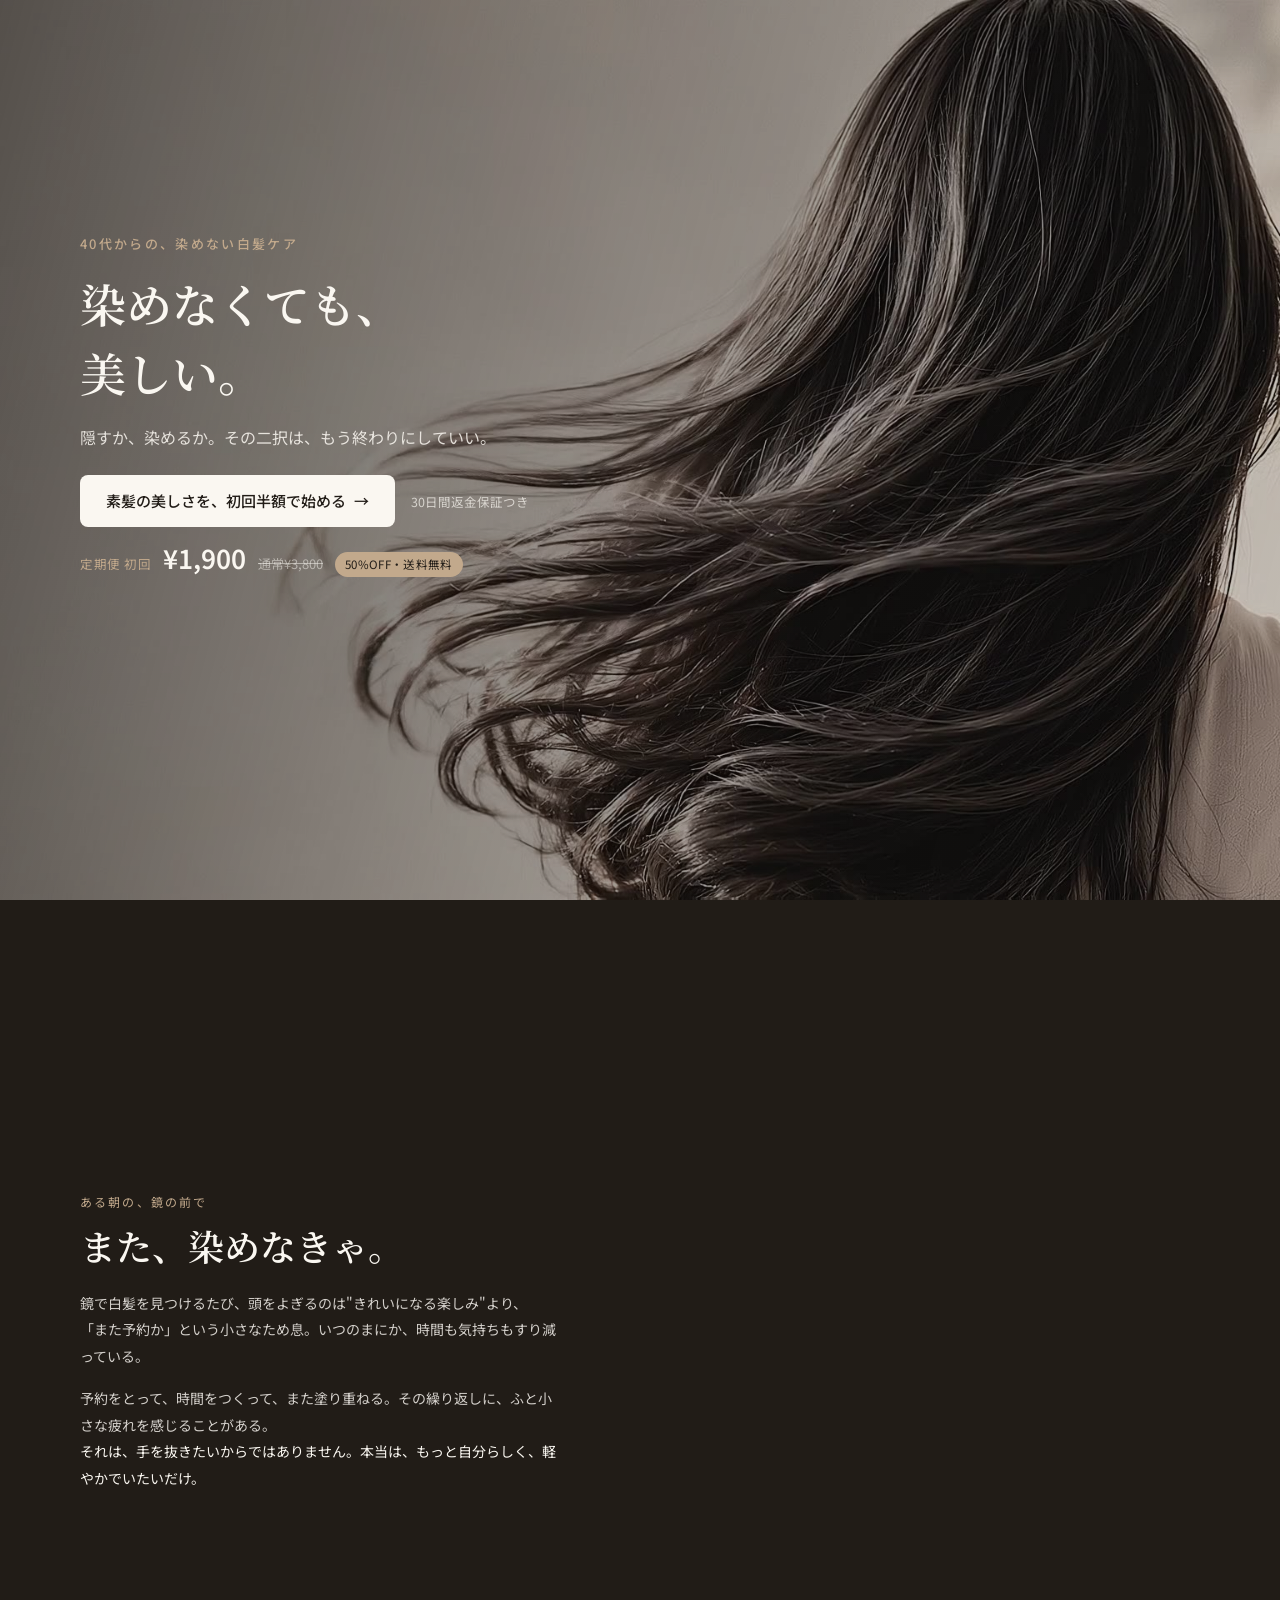
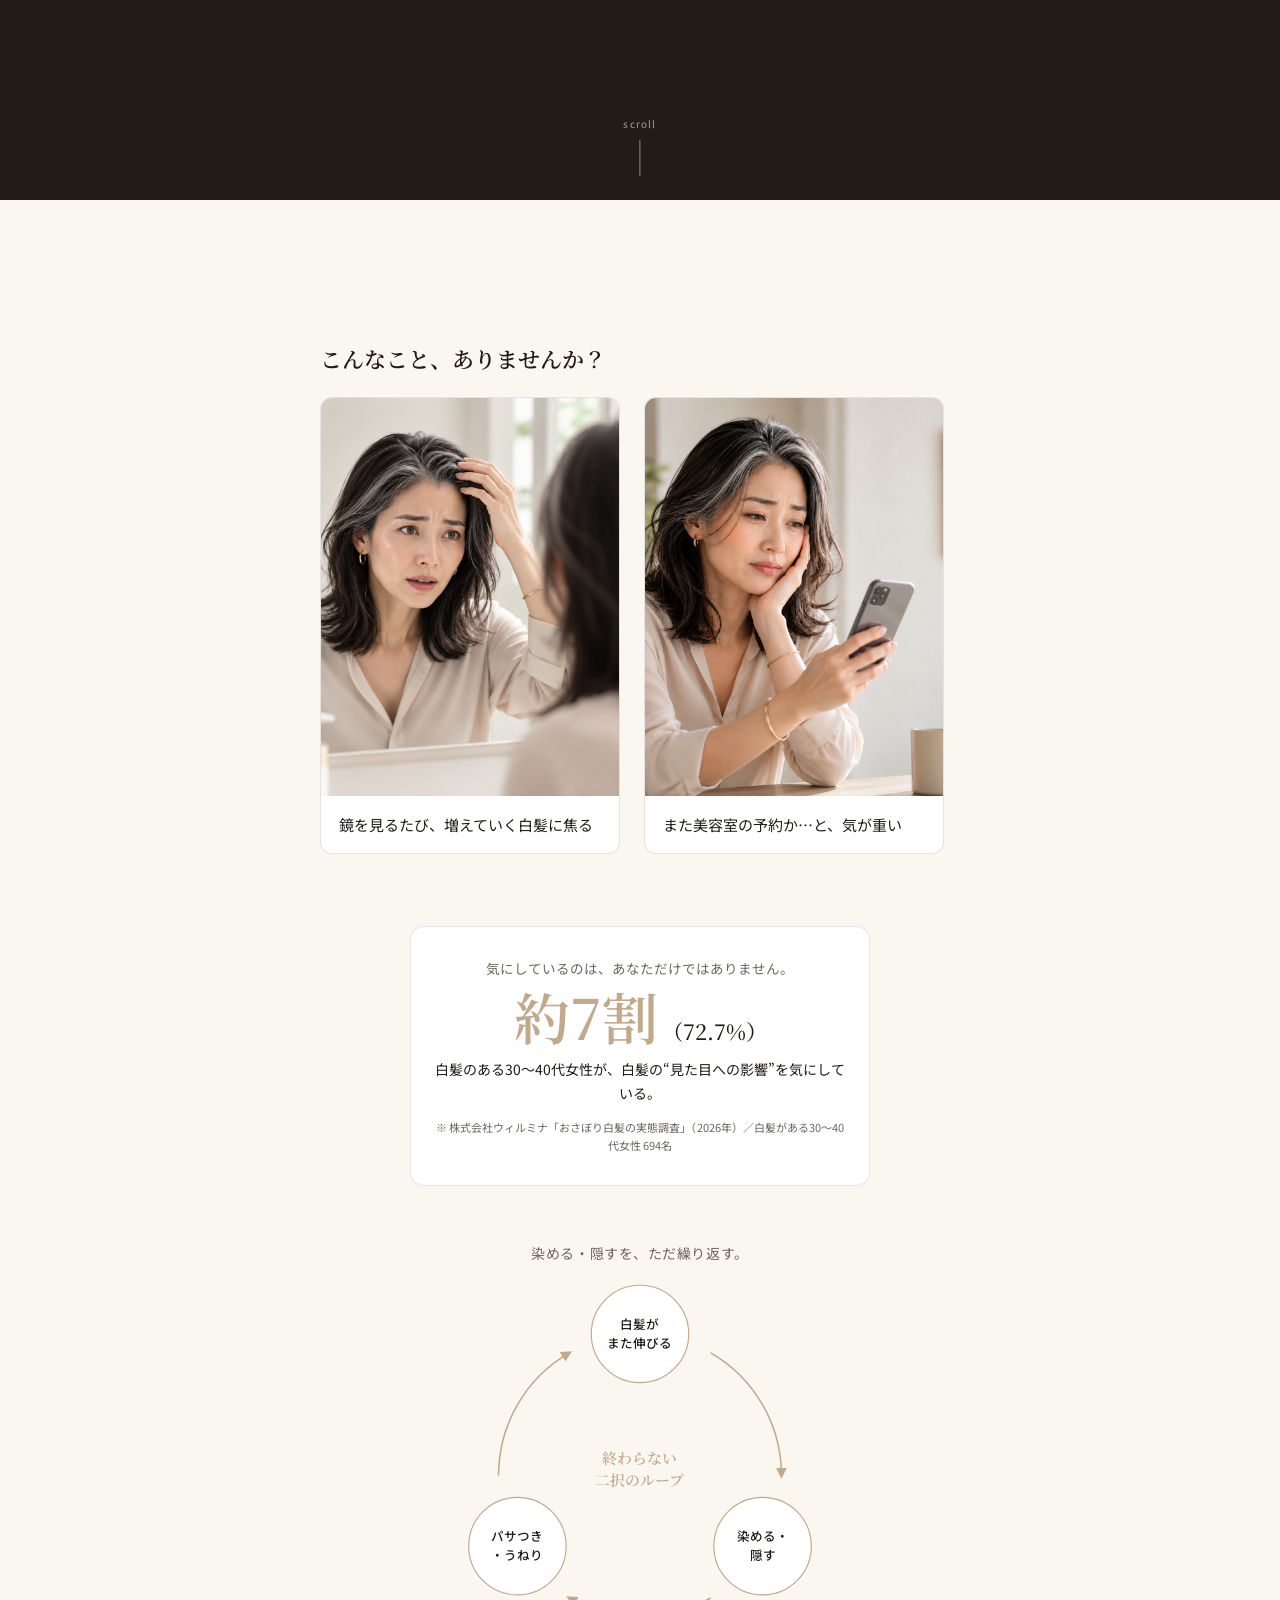
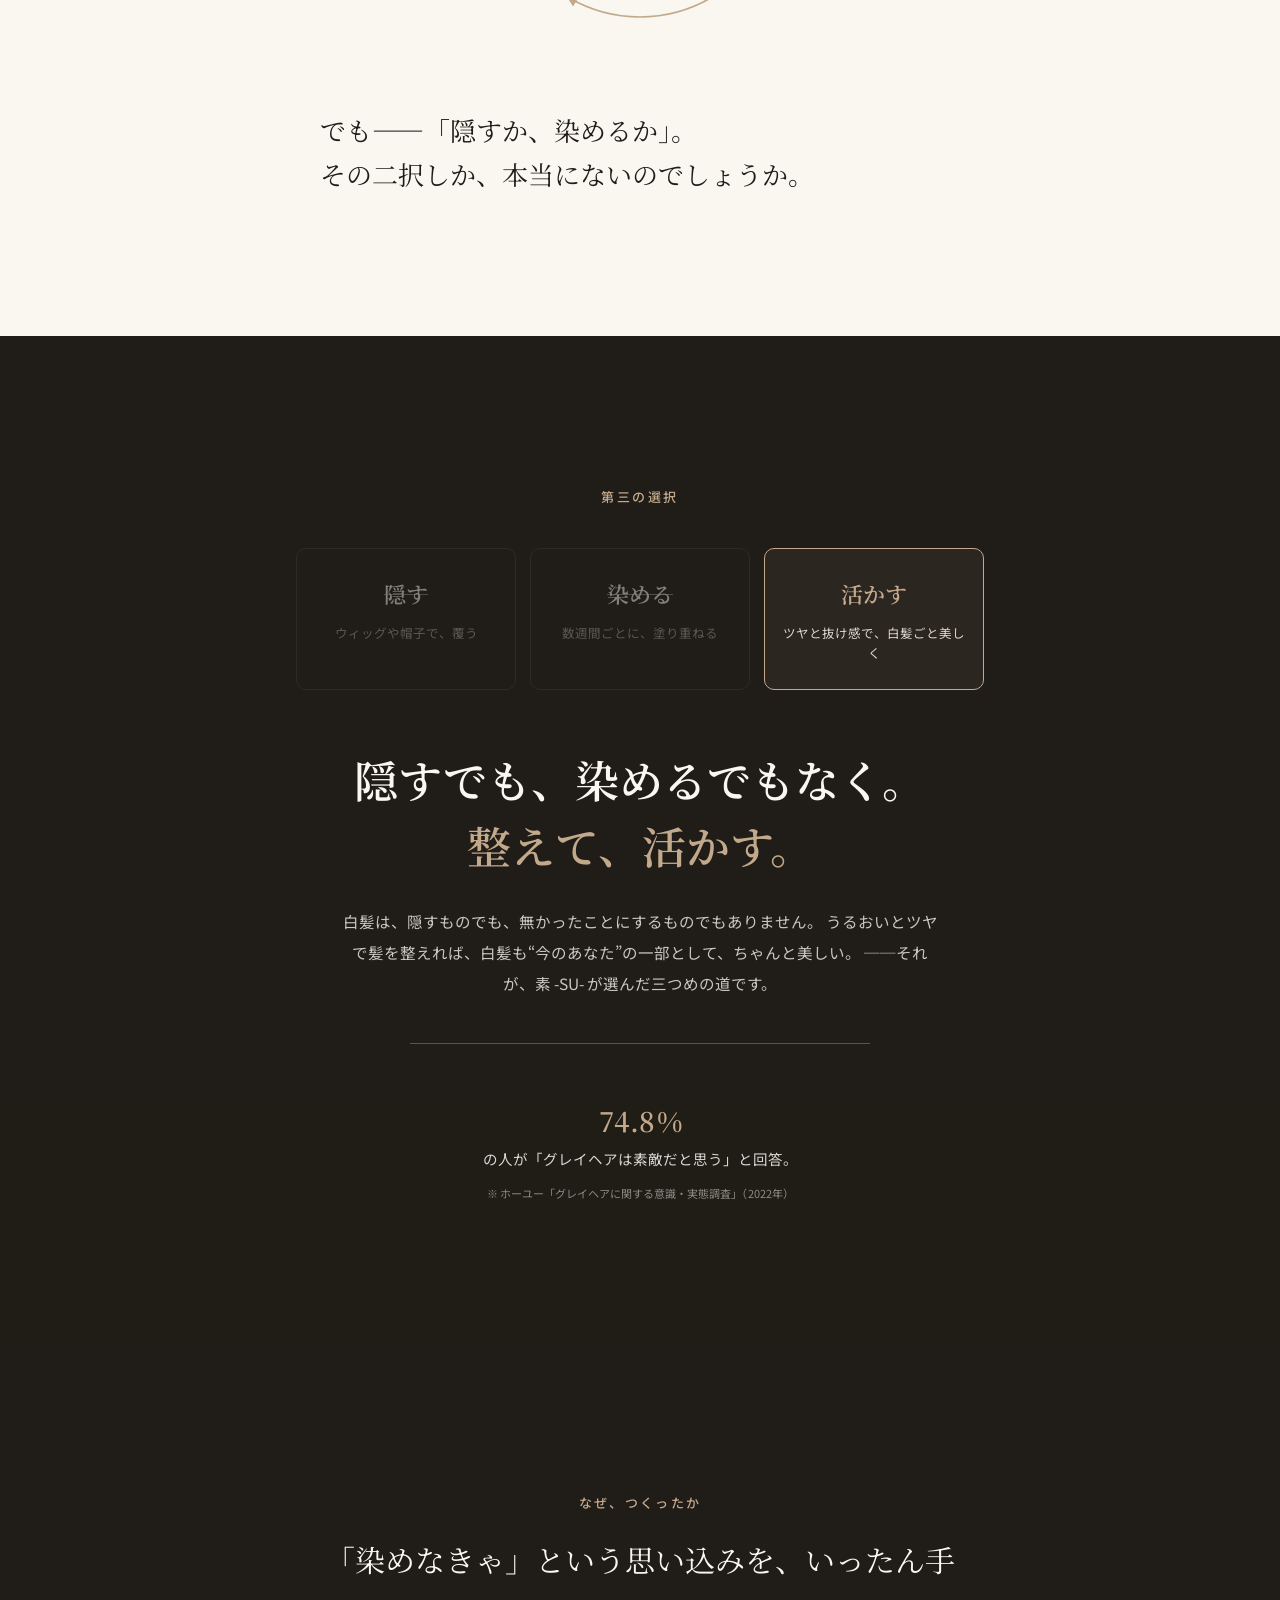
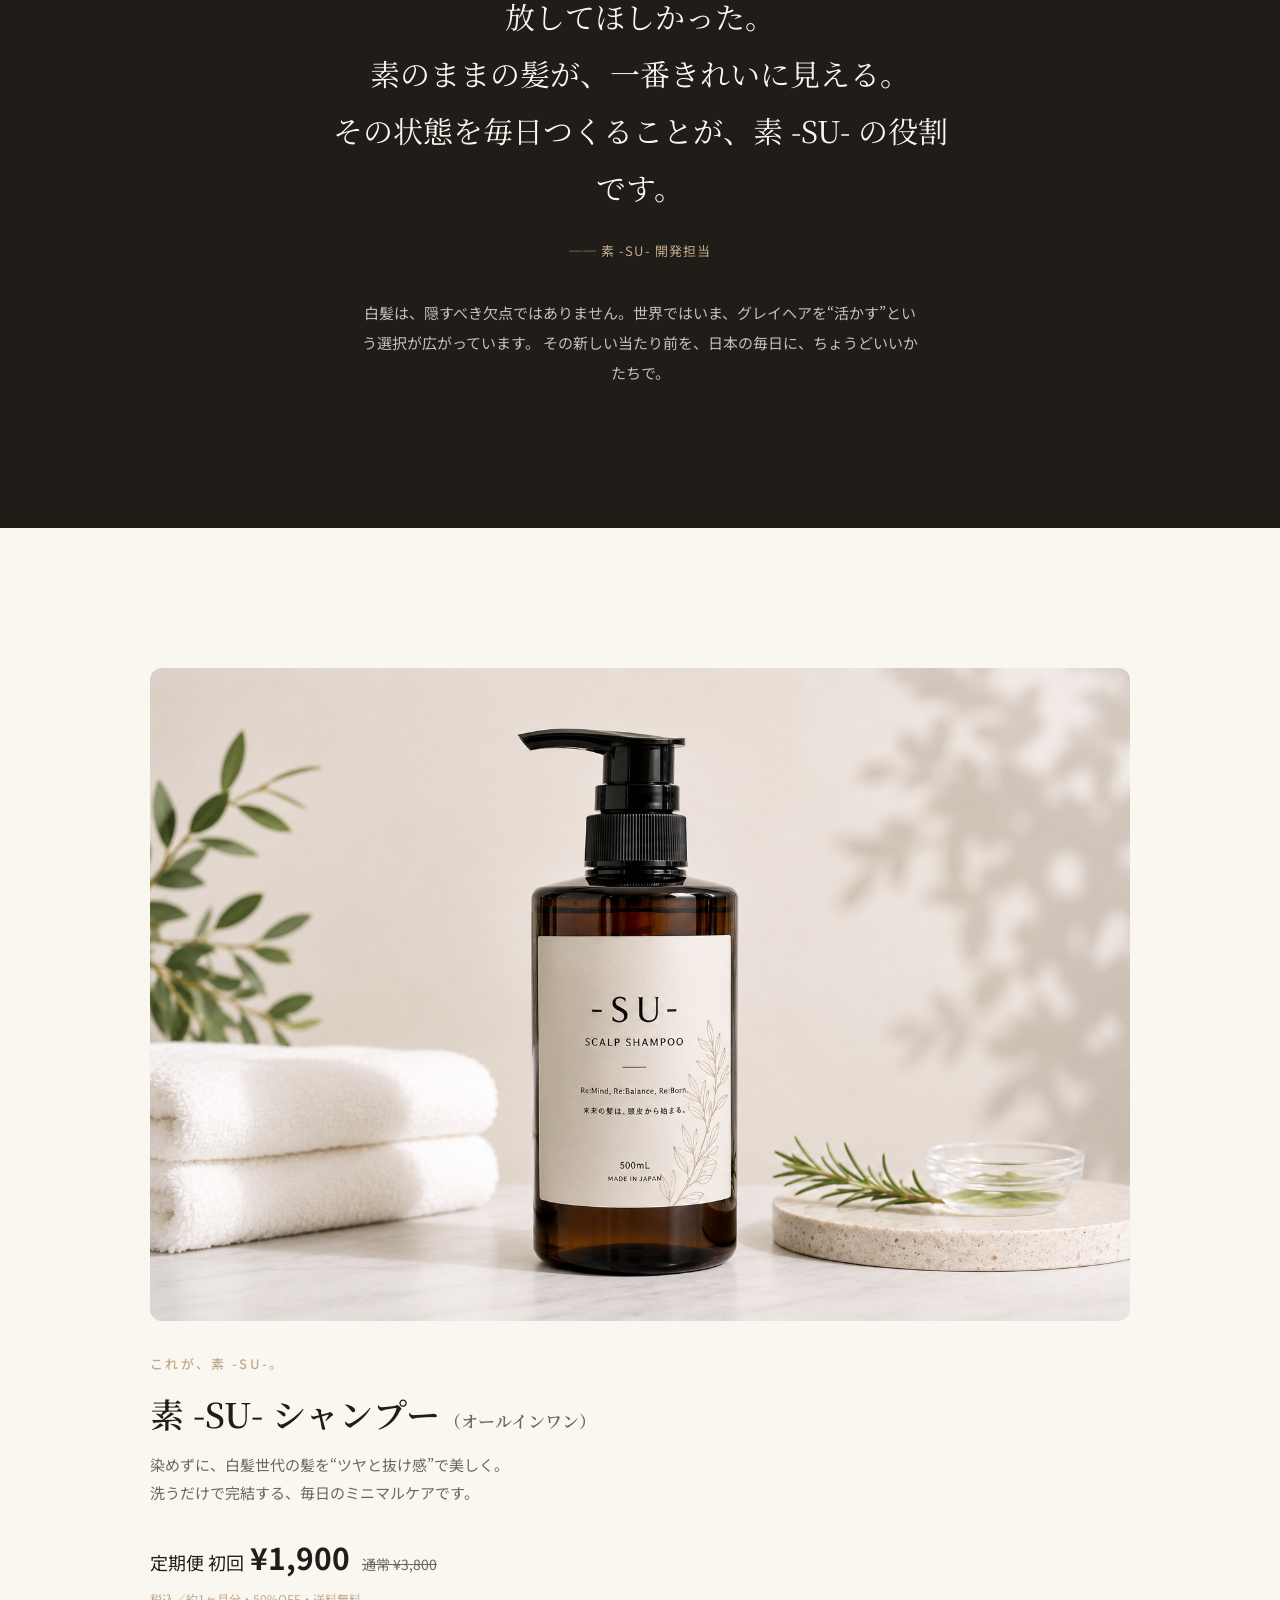
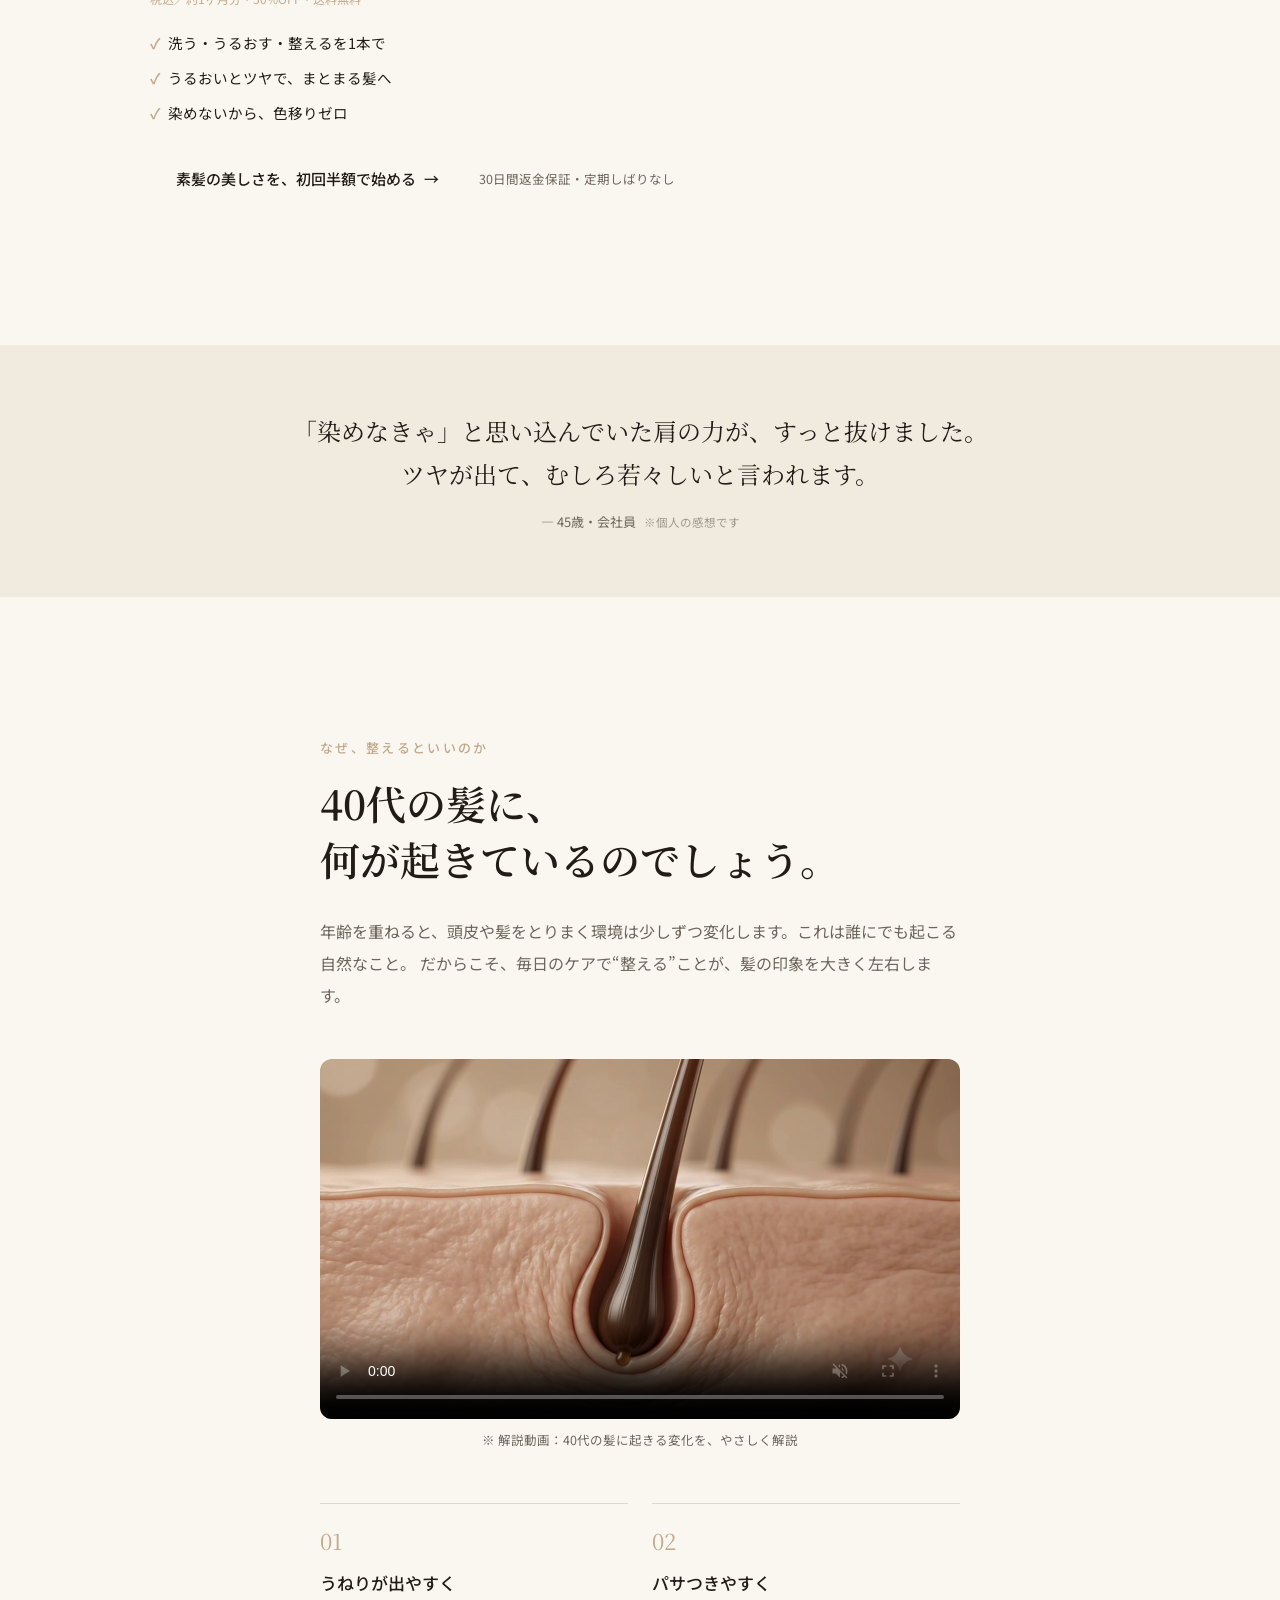
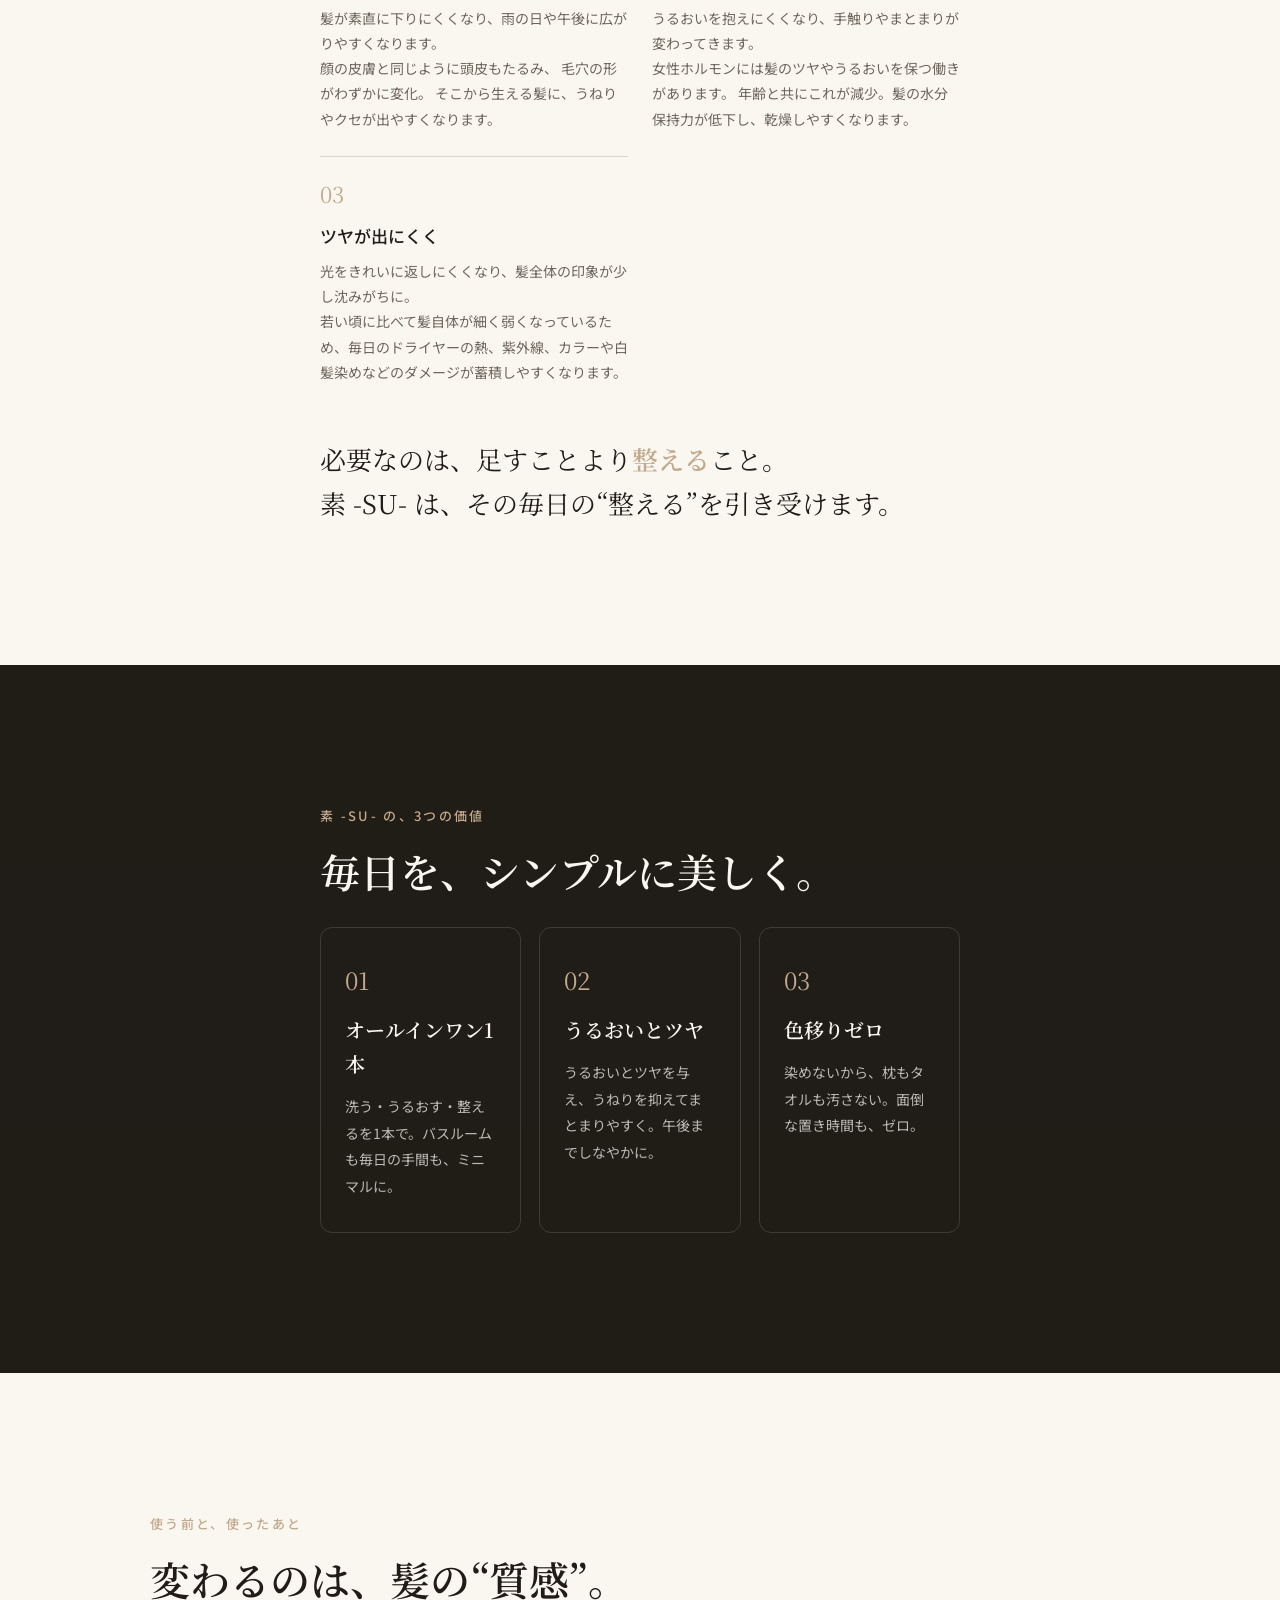
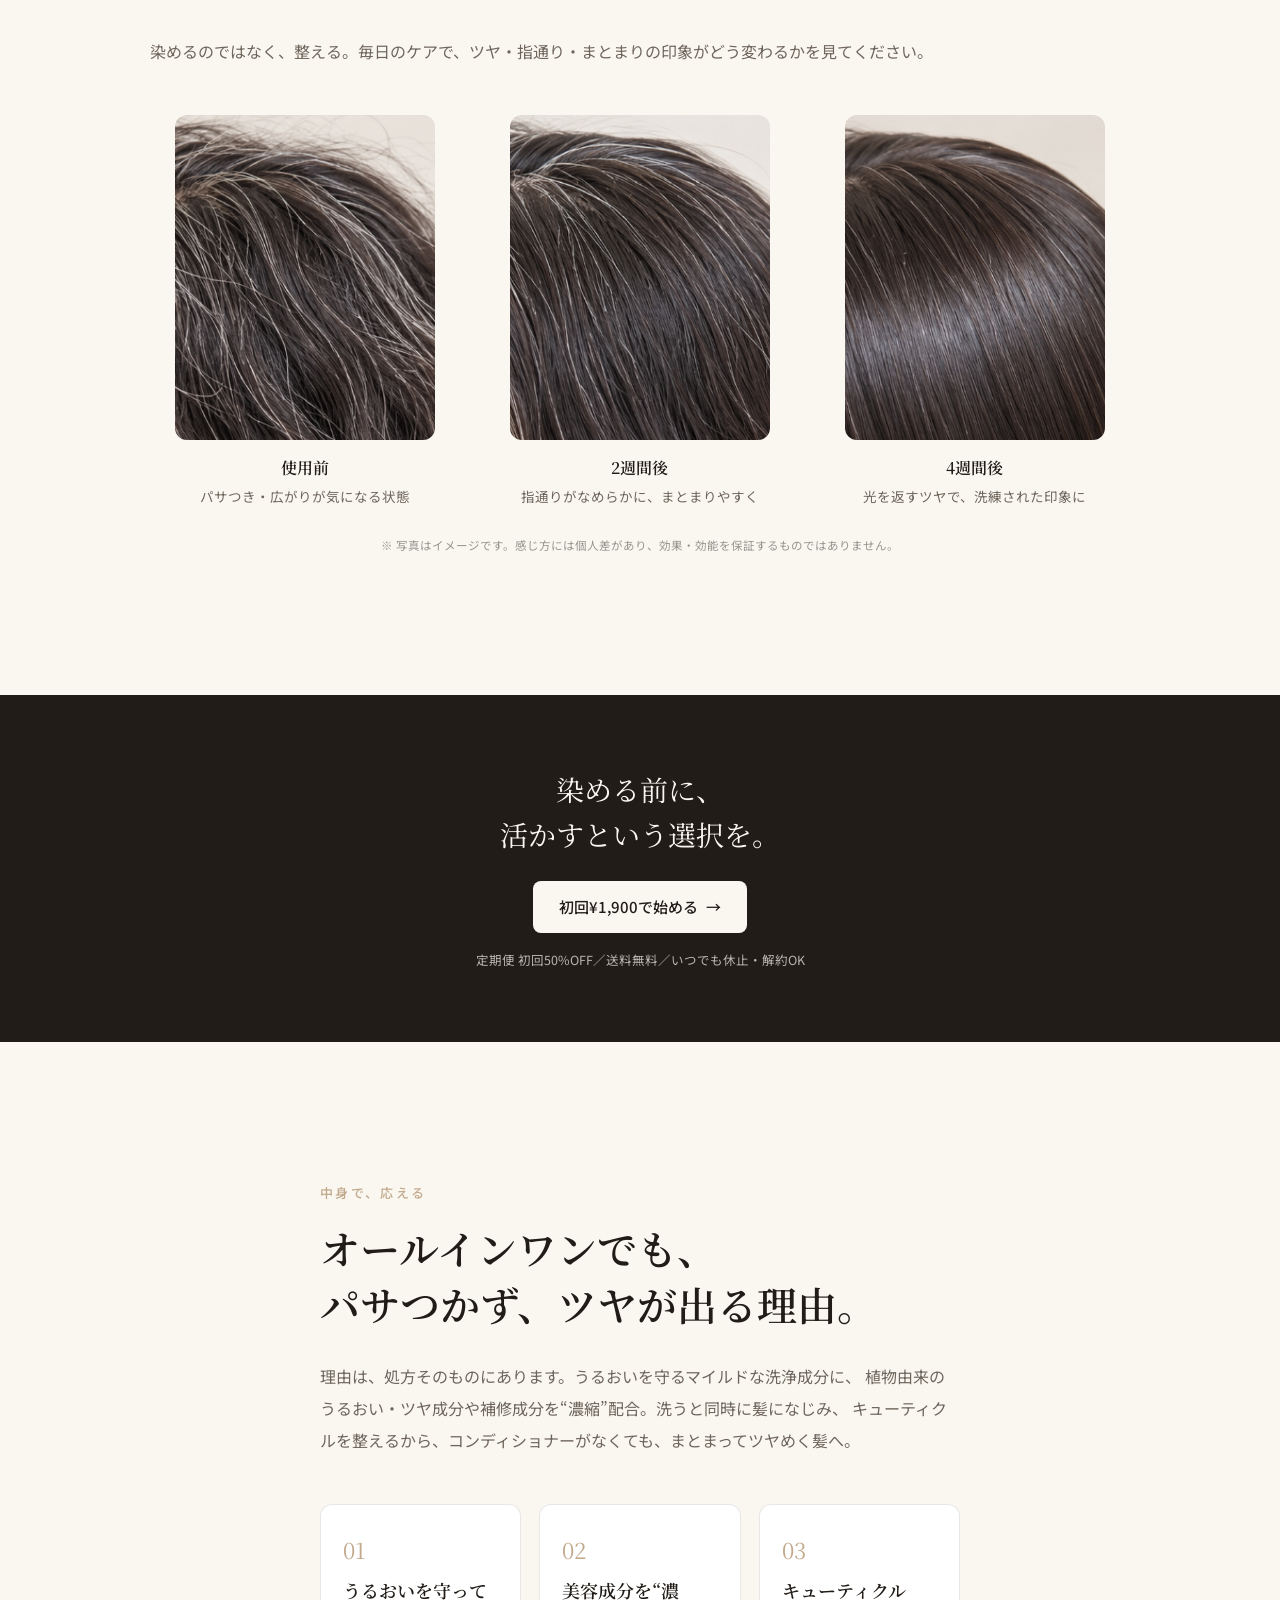
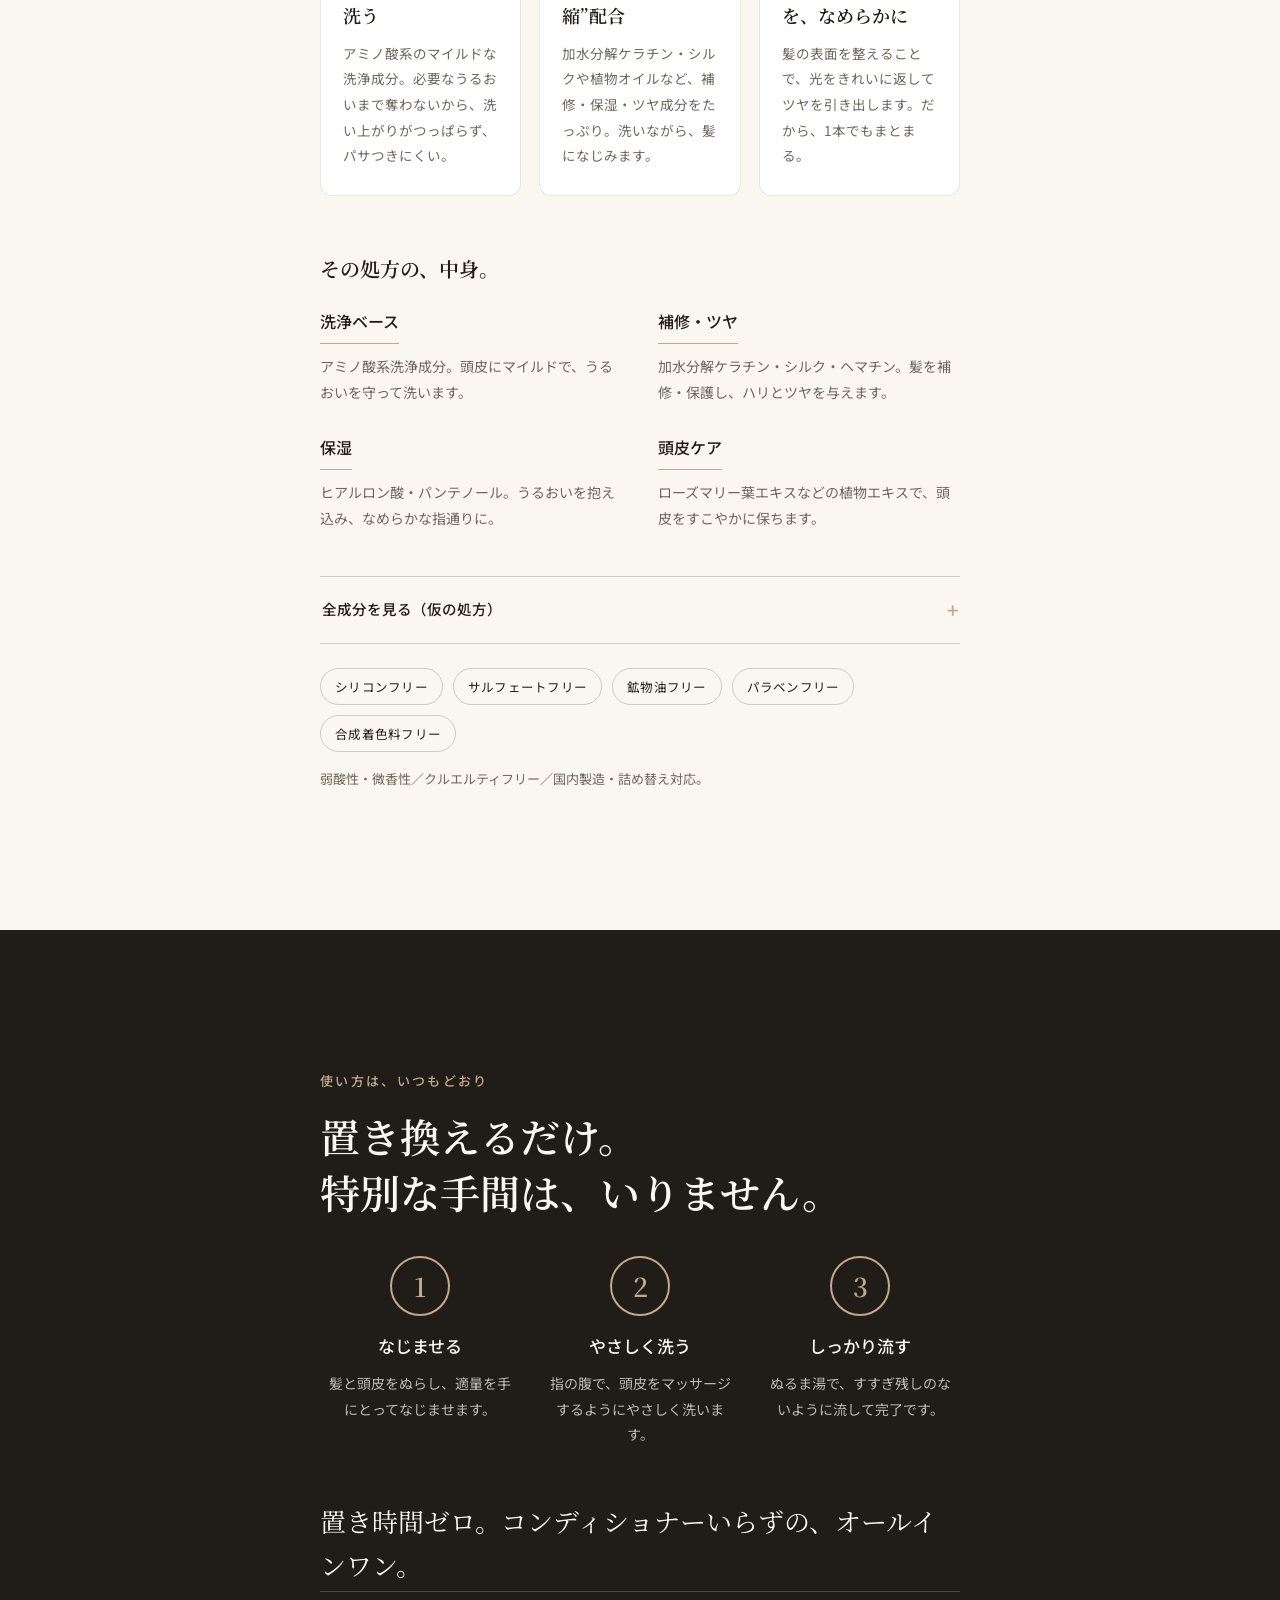
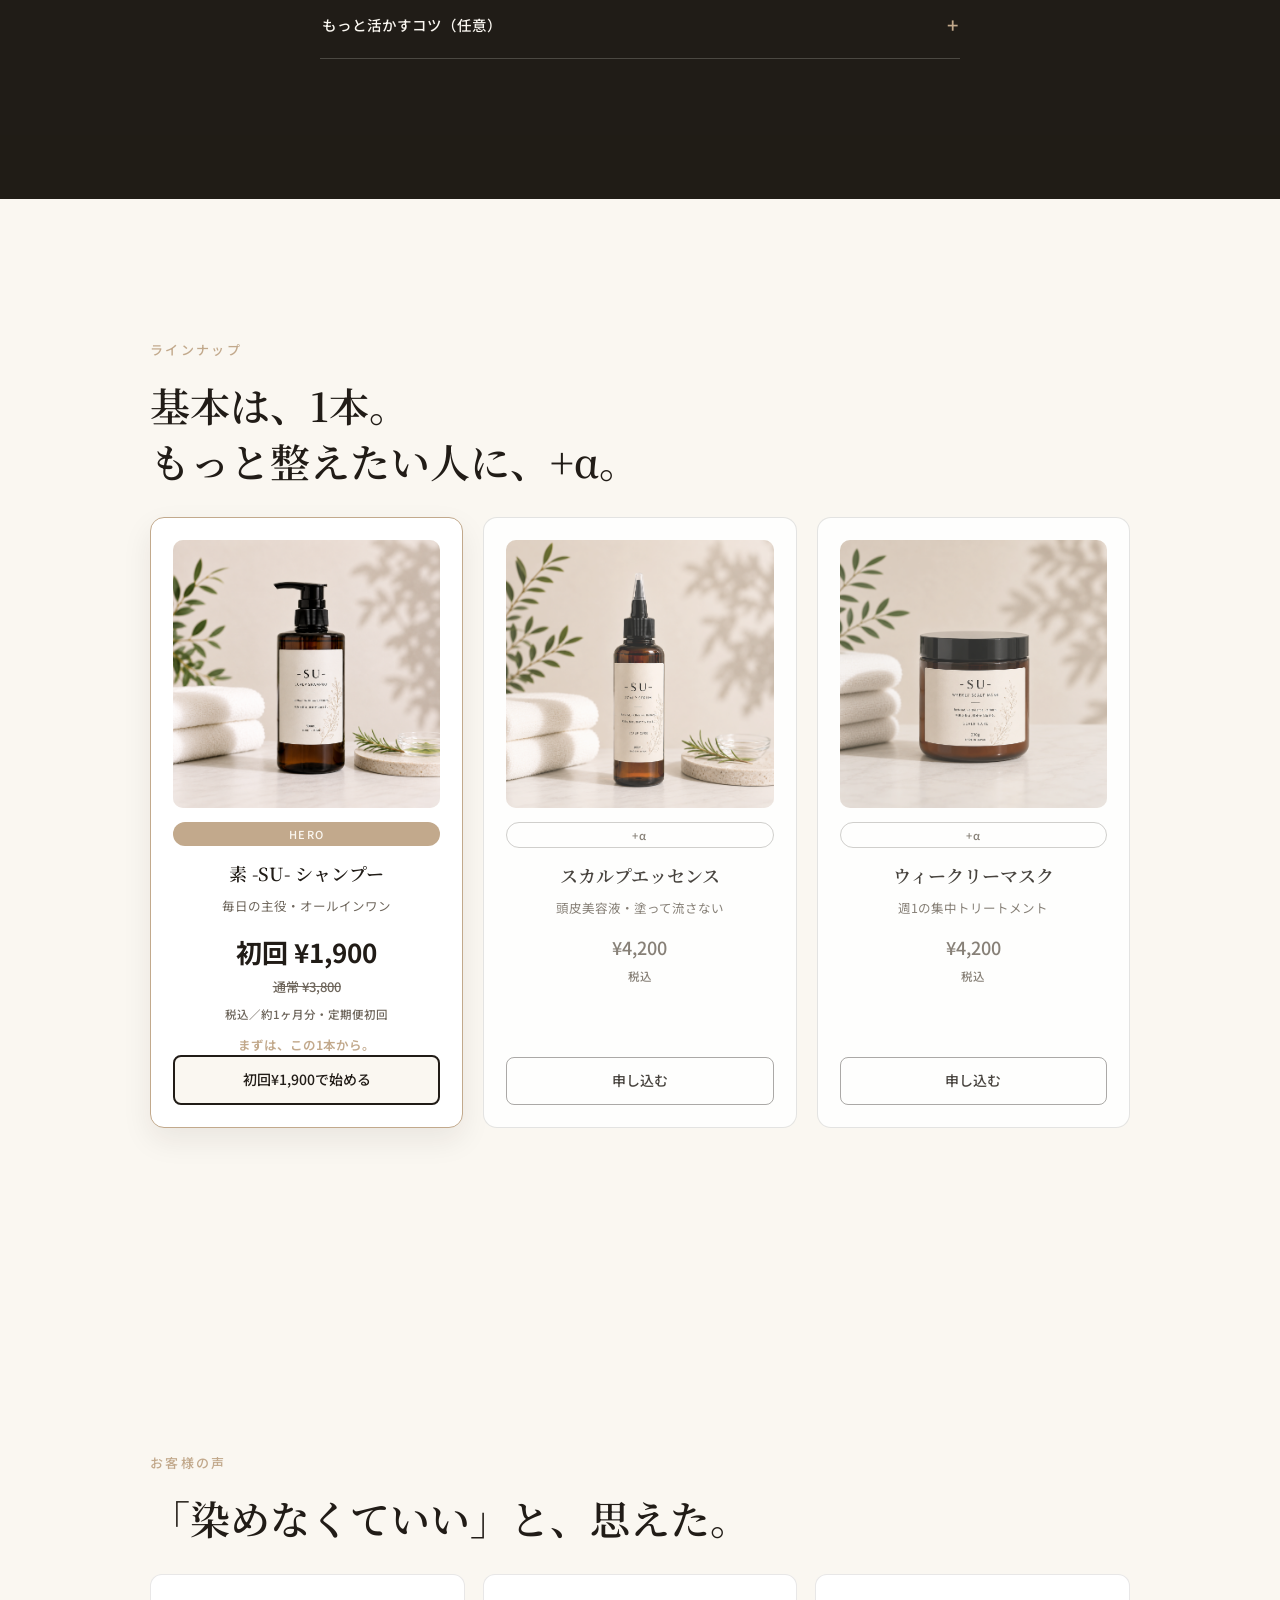
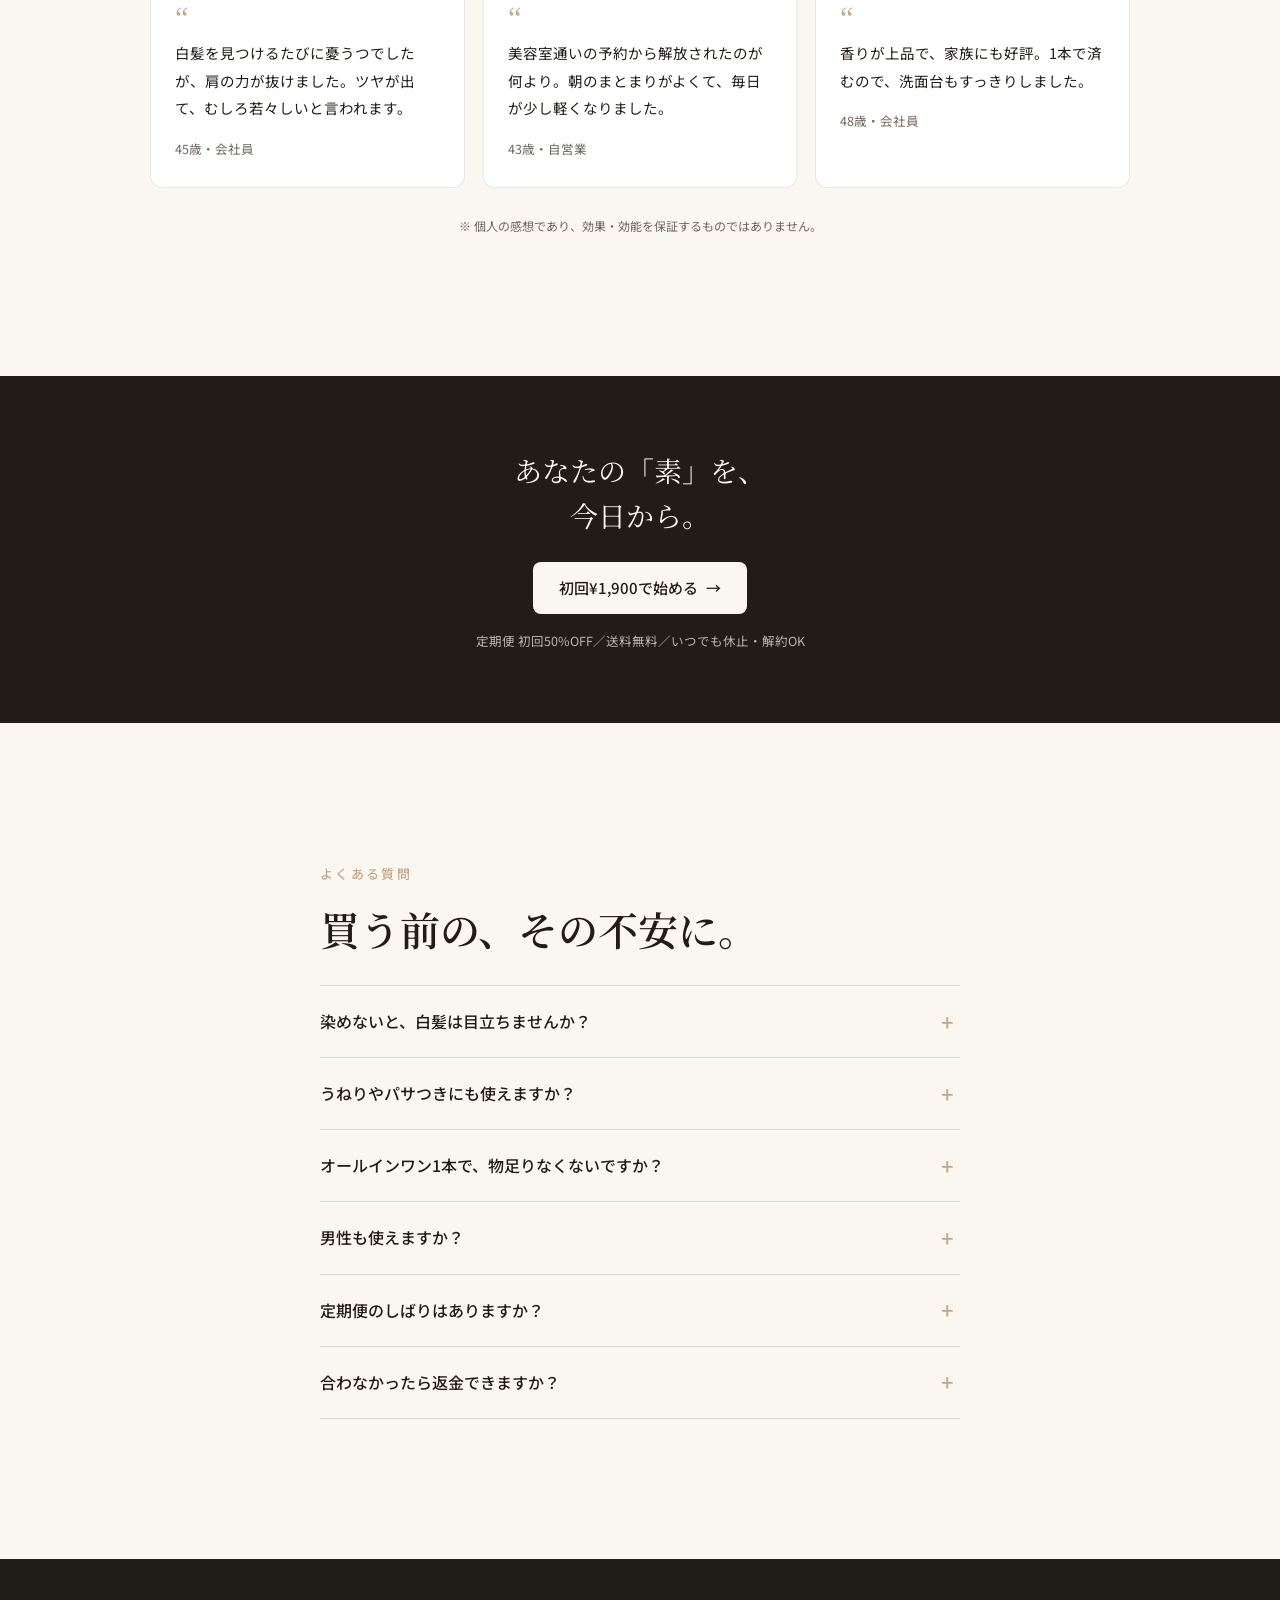
==== commit d47b9110: "GTM導入-2" ====
--- a/index.html
+++ b/index.html
@@ -128,9 +128,35 @@
     ]
   }
   </script>
+  <!-- ========== Google Tag Manager（計測タグの司令塔）==========
+       GA4・Clarityなどの計測タグは、すべてこのGTM経由で配信します。
+       タグの追加・変更はGTMの管理画面で行うので、ここを編集する必要はありません。
+       コンテナID：GTM-P7PJH436 -->
+  <script>
+    (function (w, d, s, l, i) {
+      // dataLayer＝GTMへデータを渡すための配列。なければ空で用意する
+      w[l] = w[l] || [];
+      // 「GTMの読み込みを開始した」という記録を最初に入れる
+      w[l].push({ 'gtm.start': new Date().getTime(), event: 'gtm.js' });
+      // GTM本体を非同期（ページの表示を止めない形）で読み込む
+      var f = d.getElementsByTagName(s)[0],
+        j = d.createElement(s),
+        dl = l != 'dataLayer' ? '&l=' + l : '';
+      j.async = true;
+      j.src = 'https://www.googletagmanager.com/gtm.js?id=' + i + dl;
+      f.parentNode.insertBefore(j, f);
+    })(window, document, 'script', 'dataLayer', 'GTM-P7PJH436');
+  </script>
+  <!-- End Google Tag Manager -->
 </head>
 
 <body>
+  <!-- Google Tag Manager (noscript)
+       JavaScriptが無効な環境向けの予備。画面には表示されません。
+       <body> の直後に置くのがGTMの決まりです。 -->
+  <noscript><iframe src="https://www.googletagmanager.com/ns.html?id=GTM-P7PJH436" height="0" width="0"
+      style="display:none;visibility:hidden"></iframe></noscript>
+  <!-- End Google Tag Manager (noscript) -->
 
 
   <!-- ============================================================
@@ -167,7 +193,7 @@
         隠すか、染めるか。その二択は、もう終わりにしていい。
       </p>
       <div class="hero__cta-group">
-        <a href="#purchase" class="btn btn--primary">
+        <a href="#purchase" data-cta="hero" class="btn btn--primary">
           素髪の美しさを、初回半額で始める
           <span class="btn__arrow" aria-hidden="true">→</span>
         </a>
@@ -429,7 +455,7 @@
 
         <!-- CTA -->
         <div class="product__cta reveal">
-          <a href="#purchase" class="btn btn--primary">
+          <a href="#purchase" data-cta="product" class="btn btn--primary">
             素髪の美しさを、初回半額で始める
             <span class="btn__arrow" aria-hidden="true">→</span>
           </a>
@@ -600,7 +626,7 @@
         <span class="quote-line">染める前に、</span>
         <span class="quote-line">活かすという選択を。</span>
       </p>
-      <a href="#purchase" class="btn btn--primary">
+      <a href="#purchase" data-cta="midcta_1" class="btn btn--primary">
         初回¥1,900で始める
         <span class="btn__arrow" aria-hidden="true">→</span>
       </a>
@@ -780,7 +806,7 @@
           <p class="lineup__price">¥4,200<span class="lineup__price-sub">税込</span></p>
           <!-- +αはゴーストボタン（従）。主役の塗りボタンより一段控えめに -->
           <!-- スカルプエッセンスのボタン -->
-          <a href="#purchase" class="btn btn--ghost btn--block lineup__card-btn" data-product="essence">申し込む</a>
+          <a href="#purchase" data-cta="lineup_essence" class="btn btn--ghost btn--block lineup__card-btn" data-product="essence">申し込む</a>
         </article>
 
         <article class="lineup__card reveal">
@@ -791,7 +817,7 @@
           <p class="lineup__price">¥4,200<span class="lineup__price-sub">税込</span></p>
           <!-- +αはゴーストボタン（従） -->
           <!-- ウィークリーマスクのボタン -->
-          <a href="#purchase" class="btn btn--ghost btn--block lineup__card-btn" data-product="mask">申し込む</a>
+          <a href="#purchase" data-cta="lineup_mask" class="btn btn--ghost btn--block lineup__card-btn" data-product="mask">申し込む</a>
         </article>
       </div>
     </div>
@@ -838,7 +864,7 @@
         <span class="quote-line">あなたの「素」を、</span>
         <span class="quote-line">今日から。</span>
       </p>
-      <a href="#purchase" class="btn btn--primary">
+      <a href="#purchase" data-cta="midcta_2" class="btn btn--primary">
         初回¥1,900で始める
         <span class="btn__arrow" aria-hidden="true">→</span>
       </a>
@@ -1037,7 +1063,7 @@
   <!-- スマホ固定CTAバー（480px以下のみ表示） -->
   <div class="sticky-cta" id="stickyCta">
     <!-- onclick を削除し、href="#purchase" のリンクに変える -->
-    <a href="#purchase" class="sticky-cta-btn" id="stickyCtaBtn">まず1本、試してみる →</a>
+    <a href="#purchase" data-cta="sticky_sp" class="sticky-cta-btn" id="stickyCtaBtn">まず1本、試してみる →</a>
     <p class="sticky-cta-note">30日間返金保証・回数縛りなし・送料無料</p>
   </div>
   <!-- ============================================================
@@ -1060,7 +1086,7 @@
       </p>
     </div>
     <!-- CTAボタン（購入フォームセクションへスクロール） -->
-    <a href="#purchase" class="btn btn--primary pc-sticky-cta__btn" aria-label="申し込みフォームへ移動">
+    <a href="#purchase" data-cta="sticky_pc" class="btn btn--primary pc-sticky-cta__btn" aria-label="申し込みフォームへ移動">
       まず1本、試してみる
       <span class="btn__arrow" aria-hidden="true">→</span>
     </a>
--- a/style.css
+++ b/style.css
@@ -486,11 +486,14 @@
 ----------------------------------------------------------------- */
 /* 変更後 */
 .concept {
-  background-image: none;         /* SPは動画で背景管理するので削除 */
+  background-image: none;
+  /* SPは動画で背景管理するので削除 */
   color: var(--color-offwhite);
   padding: clamp(90px, 15vw, 150px) var(--pad-x);
-  position: relative;             /* 動画・オーバーレイの基準点 */
-  overflow: hidden;               /* 動画のはみ出しを隠す */
+  position: relative;
+  /* 動画・オーバーレイの基準点 */
+  overflow: hidden;
+  /* 動画のはみ出しを隠す */
 }
 
 /* SP用：conceptの背景動画 */
@@ -499,9 +502,11 @@
   inset: 0;
   width: 100%;
   height: 100%;
-  object-fit: cover;              /* 縦横比を保ちながら全体を埋める */
+  object-fit: cover;
+  /* 縦横比を保ちながら全体を埋める */
   z-index: 0;
-  pointer-events: none;           /* 動画タップで反応しない */
+  pointer-events: none;
+  /* 動画タップで反応しない */
 }
 
 /* 暗いオーバーレイを重ねて文字を読みやすく */
@@ -509,14 +514,17 @@
   content: "";
   position: absolute;
   inset: 0;
-  background: rgba(33, 28, 23, 0.75); /* 75%→88%に変更：動画を暗くして文字を読みやすく */
-  z-index: 1;                     /* 動画(0)の上、テキスト(2)の下 */
+  background: rgba(33, 28, 23, 0.75);
+  /* 75%→88%に変更：動画を暗くして文字を読みやすく */
+  z-index: 1;
+  /* 動画(0)の上、テキスト(2)の下 */
 }
 
 /* コンテンツをoverlay（::before）の上に出す */
 .concept .concept__inner {
   position: relative;
-  z-index: 2;                     /* 最前面 */
+  z-index: 2;
+  /* 最前面 */
 }
 
 .concept__inner {
@@ -735,7 +743,7 @@
 ----------------------------------------------------------------- */
 @media (min-width: 769px) {
 
-  
+
 
   /* 左右の余白を、PC用の広い値に */
   :root {
@@ -866,17 +874,21 @@
 
 /* brand-storyは動画なし・Inkカラー無地背景 */
 .brandstory {
-  background-color: var(--color-ink); /* #211C17 の深い黒 */
+  background-color: var(--color-ink);
+  /* #211C17 の深い黒 */
 }
 
 /* 暗いセクション（インク背景＋明るい文字） */
 /* SP：動画背景 ／ PC：fixed パララックス（メディアクエリで上書き） */
 
 .section--dark {
-  background-image: none;    /* SPは動画で背景管理するので削除 */
+  background-image: none;
+  /* SPは動画で背景管理するので削除 */
   color: var(--color-offwhite);
-  position: relative;        /* 動画・オーバーレイの基準点 */
-  overflow: hidden;          /* 動画のはみ出しを隠す */
+  position: relative;
+  /* 動画・オーバーレイの基準点 */
+  overflow: hidden;
+  /* 動画のはみ出しを隠す */
 }
 
 /* SP用：背景動画 */
@@ -885,9 +897,12 @@
   inset: 0;
   width: 100%;
   height: 100%;
-  object-fit: cover;         /* 縦横比を保ちながら全体を埋める */
-  z-index: 0;                /* オーバーレイ・テキストより後ろ */
-  pointer-events: none;      /* 動画タップで反応しない */
+  object-fit: cover;
+  /* 縦横比を保ちながら全体を埋める */
+  z-index: 0;
+  /* オーバーレイ・テキストより後ろ */
+  pointer-events: none;
+  /* 動画タップで反応しない */
 }
 
 /* 暗いオーバーレイ */
@@ -895,15 +910,18 @@
   content: "";
   position: absolute;
   inset: 0;
-  background: rgba(33, 28, 23, 0.75); /* Inkカラー75%→88%に変更 */
-  z-index: 1;                /* 動画(0)の上、テキスト(2)の下 */
+  background: rgba(33, 28, 23, 0.75);
+  /* Inkカラー75%→88%に変更 */
+  z-index: 1;
+  /* 動画(0)の上、テキスト(2)の下 */
 }
 
 /* テキストを最前面に */
 .section--dark .section__inner,
 .section--dark .closing__inner {
   position: relative;
-  z-index: 2;                /* オーバーレイ(1)の上 */
+  z-index: 2;
+  /* オーバーレイ(1)の上 */
 }
 
 /* 共通：アイブロウ（小見出しの上の一言） */
@@ -2468,34 +2486,39 @@
     font-size: 13px;
     border-radius: 100px;
   }
-    /* PCだけ CSS の fixed パララックスを使う */
-    .concept {
-      background-image: url("images/sp-section-dark.png"); /* PC用画像 */
-      background-attachment: fixed;
-      background-size: cover;
-      background-position: center;
-      overflow: visible;
-    }
-
-    /* PCではconceptの動画を非表示 */
-    .concept__video {
-      display: none;
-    }
-
-    /* PC用：section--darkは画像パララックスに戻す */
-    .section--dark {
-      background-image: url("images/sp-section-dark.png"); /* conceptと同じ画像に統一 */
-      background-attachment: fixed;
-      background-size: cover;
-      background-position: center;
-      overflow: visible; /* PCははみ出し制御不要 */
-    }
-
-    /* PCでは動画を非表示 */
-    .section-dark__video {
-      display: none;
-    }
-}
+
+  /* PCだけ CSS の fixed パララックスを使う */
+  .concept {
+    background-image: url("images/sp-section-dark.png");
+    /* PC用画像 */
+    background-attachment: fixed;
+    background-size: cover;
+    background-position: center;
+    overflow: visible;
+  }
+
+  /* PCではconceptの動画を非表示 */
+  .concept__video {
+    display: none;
+  }
+
+  /* PC用：section--darkは画像パララックスに戻す */
+  .section--dark {
+    background-image: url("images/sp-section-dark.png");
+    /* conceptと同じ画像に統一 */
+    background-attachment: fixed;
+    background-size: cover;
+    background-position: center;
+    overflow: visible;
+    /* PCははみ出し制御不要 */
+  }
+
+  /* PCでは動画を非表示 */
+  .section-dark__video {
+    display: none;
+  }
+}
+
 /* =================================================================
    FV動画固定＋テキストスクロール演出
    ================================================================= */
@@ -2504,11 +2527,13 @@
 .hero {
   overflow: visible;
 }
+
 .hero__video {
   position: fixed !important;
   z-index: 0;
   pointer-events: none;
 }
+
 .hero__overlay {
   position: fixed !important;
   z-index: 1;
@@ -2527,7 +2552,8 @@
 ------------------------------------------------------------------ */
 .hero__divider {
   border: none;
-  border-top: 1px solid rgba(194, 169, 140, 0.35); /* Greigeで細い区切り線 */
+  border-top: 1px solid rgba(194, 169, 140, 0.35);
+  /* Greigeで細い区切り線 */
   margin: 40px 0;
 }
 
@@ -2603,7 +2629,8 @@
   display: flex;
   flex-direction: column;
   justify-content: center;
-  padding: 0 var(--pad-x) 90px; /* 下部にSP固定CTAの余白 */
+  padding: 0 var(--pad-x) 90px;
+  /* 下部にSP固定CTAの余白 */
   max-width: var(--maxw-text);
 }
 
@@ -2640,6 +2667,7 @@
   border: 2px solid var(--color-ink);
   /* インク色の枠線を追加 */
 }
+
 /* ================================================
    SP FV下部：ストーリーエリアの背景動画
    ================================================ */
@@ -2652,25 +2680,29 @@
 @media (max-width: 768px) {
   .hero__video--story-sp {
     display: block;
-    position: absolute;       /* hero__inner--story の中に配置 */
+    position: absolute;
+    /* hero__inner--story の中に配置 */
     inset: 0;
     width: 100%;
     height: 100%;
     object-fit: cover;
-    object-position: center top; /* 上部から表示 */
+    object-position: center top;
+    /* 上部から表示 */
     z-index: 0;
     pointer-events: none;
   }
 
   /* テキストを動画の上に乗せる */
   .hero__inner--story {
-    position: relative;       /* 子要素のabsoluteの基準にする */
+    position: relative;
+    /* 子要素のabsoluteの基準にする */
   }
 
   .hero__inner--story p,
   .hero__inner--story em {
     position: relative;
-    z-index: 1;               /* テキストを動画より前面に */
+    z-index: 1;
+    /* テキストを動画より前面に */
   }
 }
 
@@ -2760,19 +2792,24 @@
    左に画像・右にテキスト
    ================================================ */
 .problem__checks--horizontal {
-  grid-template-columns: 1fr; /* SP：縦1列のまま */
+  grid-template-columns: 1fr;
+  /* SP：縦1列のまま */
 }
 
 .problem__checks--horizontal .problem__check {
-  flex-direction: row;        /* 縦→横に変更 */
+  flex-direction: row;
+  /* 縦→横に変更 */
   align-items: center;
 }
 
 .problem__checks--horizontal .problem__check-img {
-  width: 100px;               /* 左側の画像サイズ固定 */
+  width: 100px;
+  /* 左側の画像サイズ固定 */
   height: 100px;
-  flex: none;                 /* 画像が縮まないように */
-  border-radius: 0;           /* カード左側の角だけ丸く */
+  flex: none;
+  /* 画像が縮まないように */
+  border-radius: 0;
+  /* カード左側の角だけ丸く */
   border-top-left-radius: 12px;
   border-bottom-left-radius: 12px;
 }
@@ -2950,18 +2987,27 @@
      こちらは .is-active という別のクラス名で管理しています。
    ================================================================ */
 .js-quote-reveal .quote-line {
-  display: block;               /* 1文ずつ改行して表示する */
+  display: block;
+  /* 1文ずつ改行して表示する */
   opacity: 0;
   transform: translateY(14px);
   transition: opacity 0.7s ease, transform 0.7s ease;
 }
 
 /* 1文目・2文目・3文目…の順に、少しずつ遅らせて表示 */
-.js-quote-reveal.is-active .quote-line:nth-child(1) { transition-delay: 0.1s; }
-.js-quote-reveal.is-active .quote-line:nth-child(2) { transition-delay: 0.5s; }
-.js-quote-reveal.is-active .quote-line:nth-child(3) { transition-delay: 0.9s; }
+.js-quote-reveal.is-active .quote-line:nth-child(1) {
+  transition-delay: 0.1s;
+}
+
+.js-quote-reveal.is-active .quote-line:nth-child(2) {
+  transition-delay: 0.5s;
+}
+
+.js-quote-reveal.is-active .quote-line:nth-child(3) {
+  transition-delay: 0.9s;
+}
 
 .js-quote-reveal.is-active .quote-line {
   opacity: 1;
   transform: none;
-}
+}
